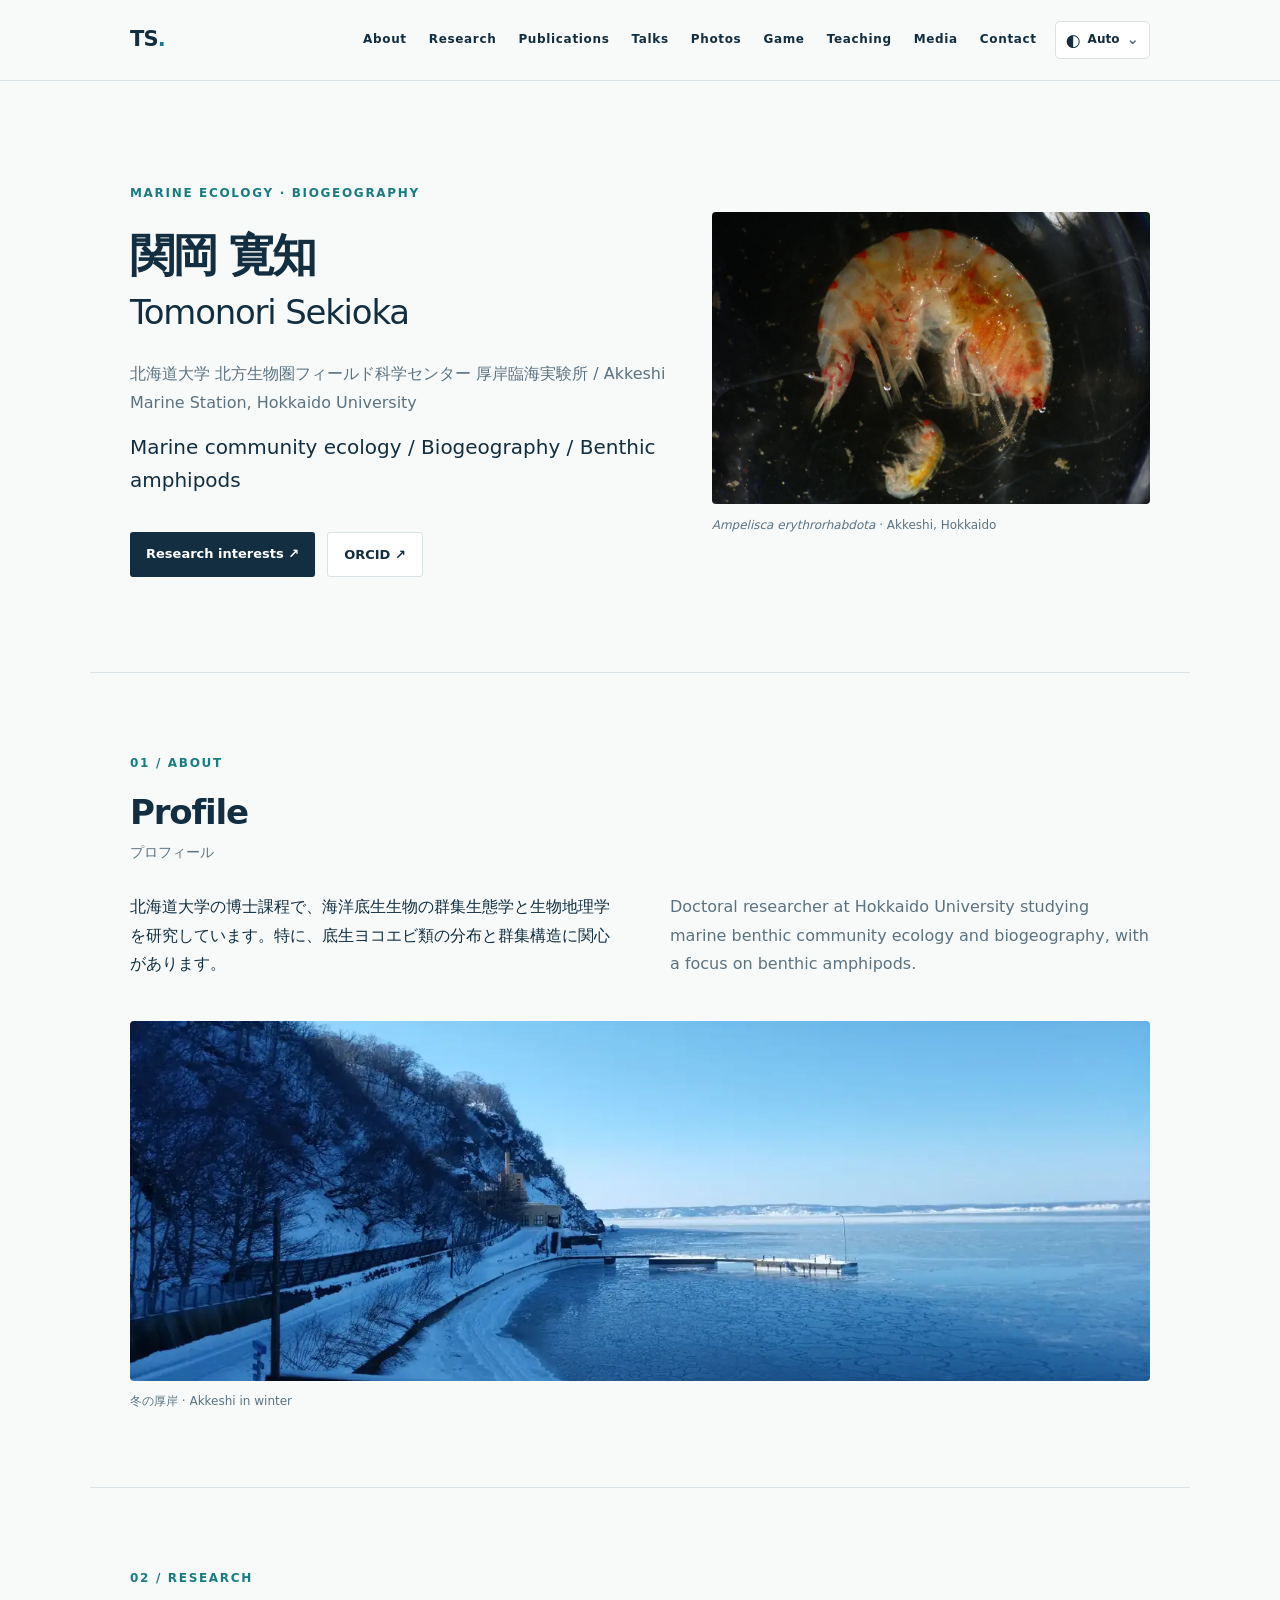
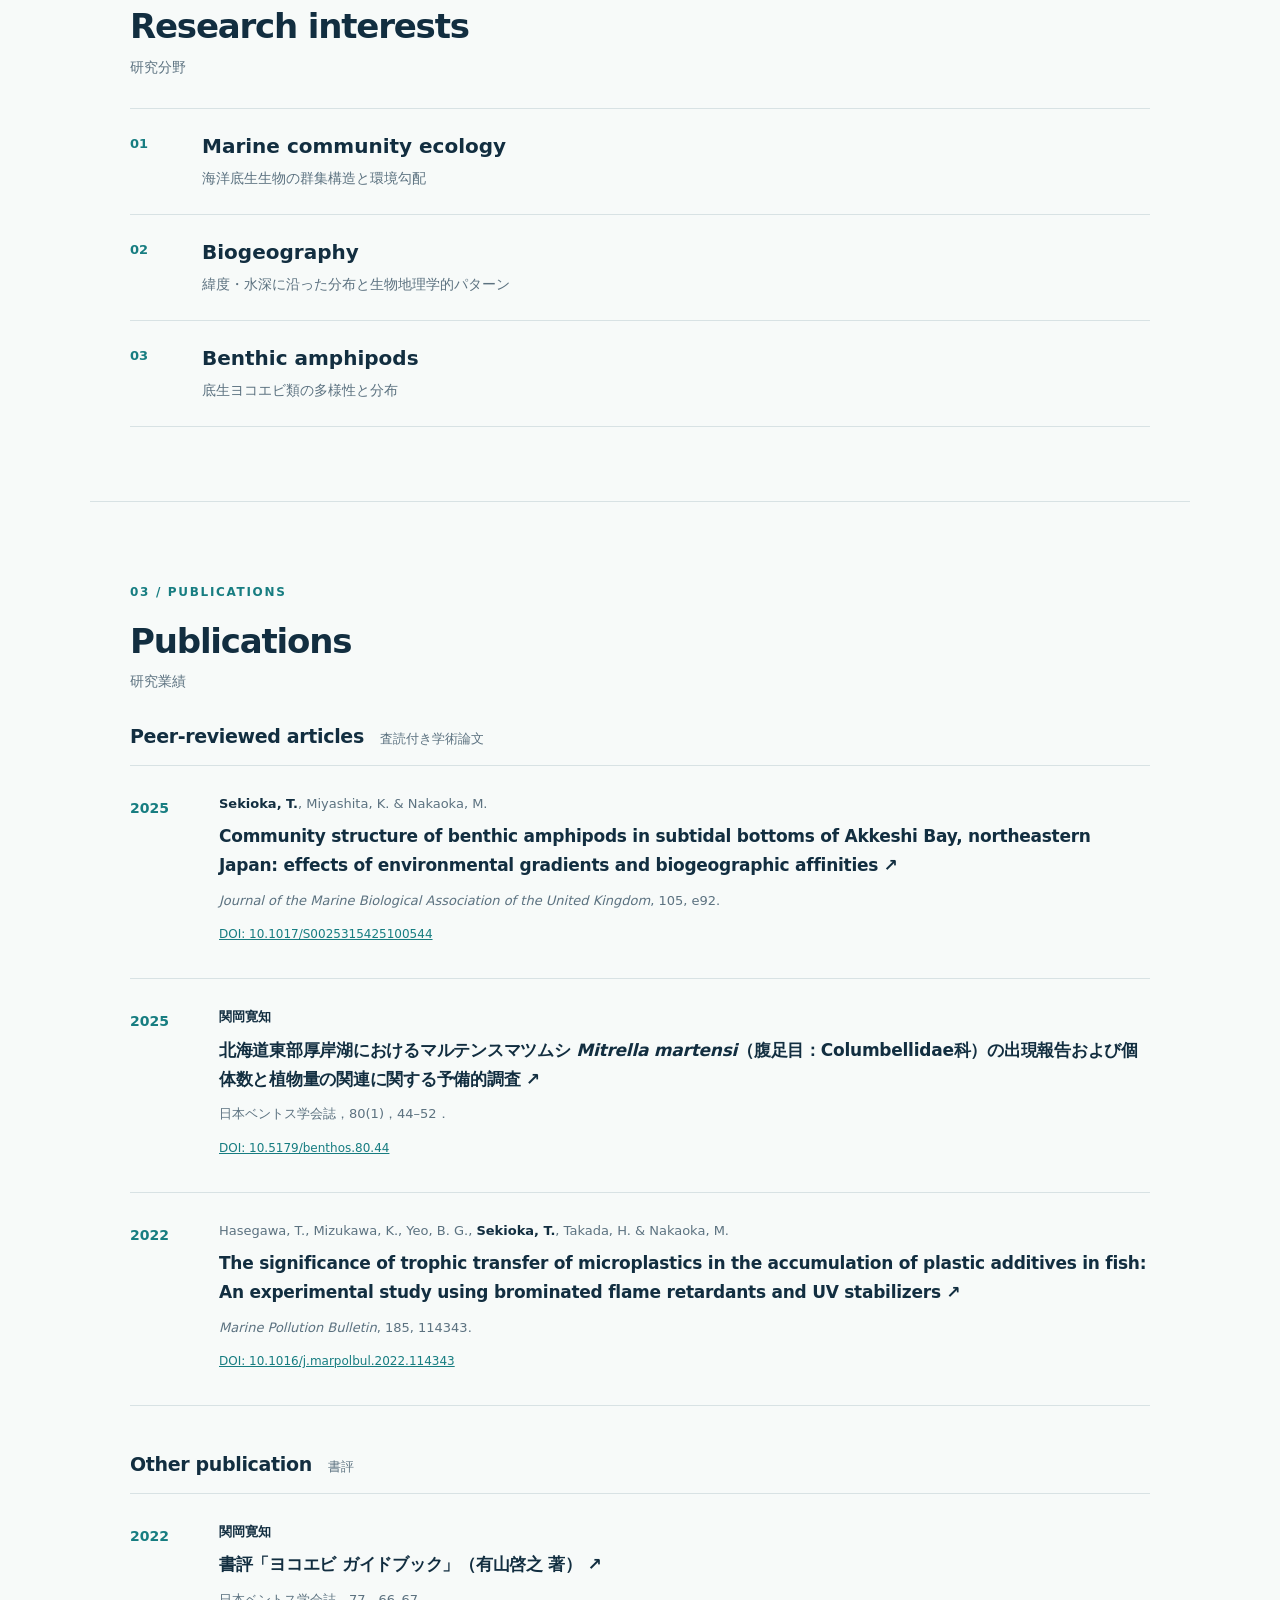
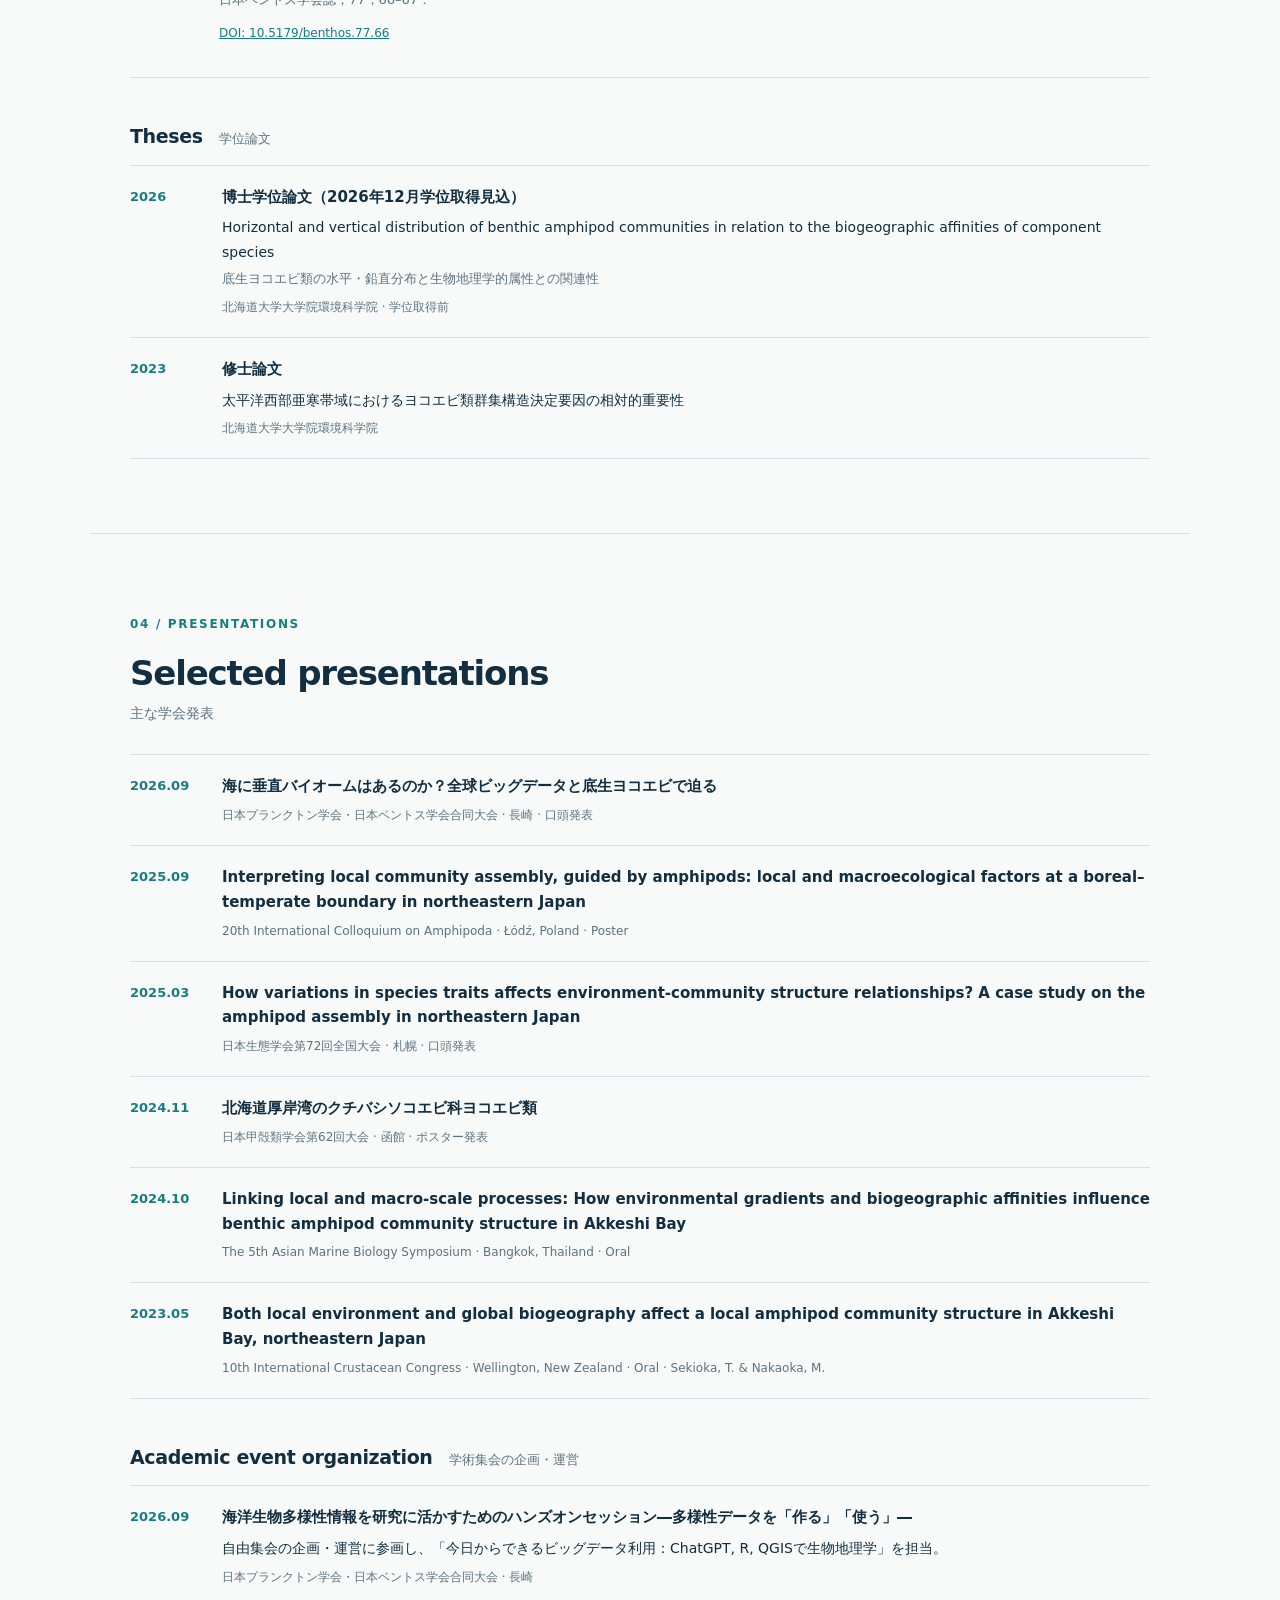
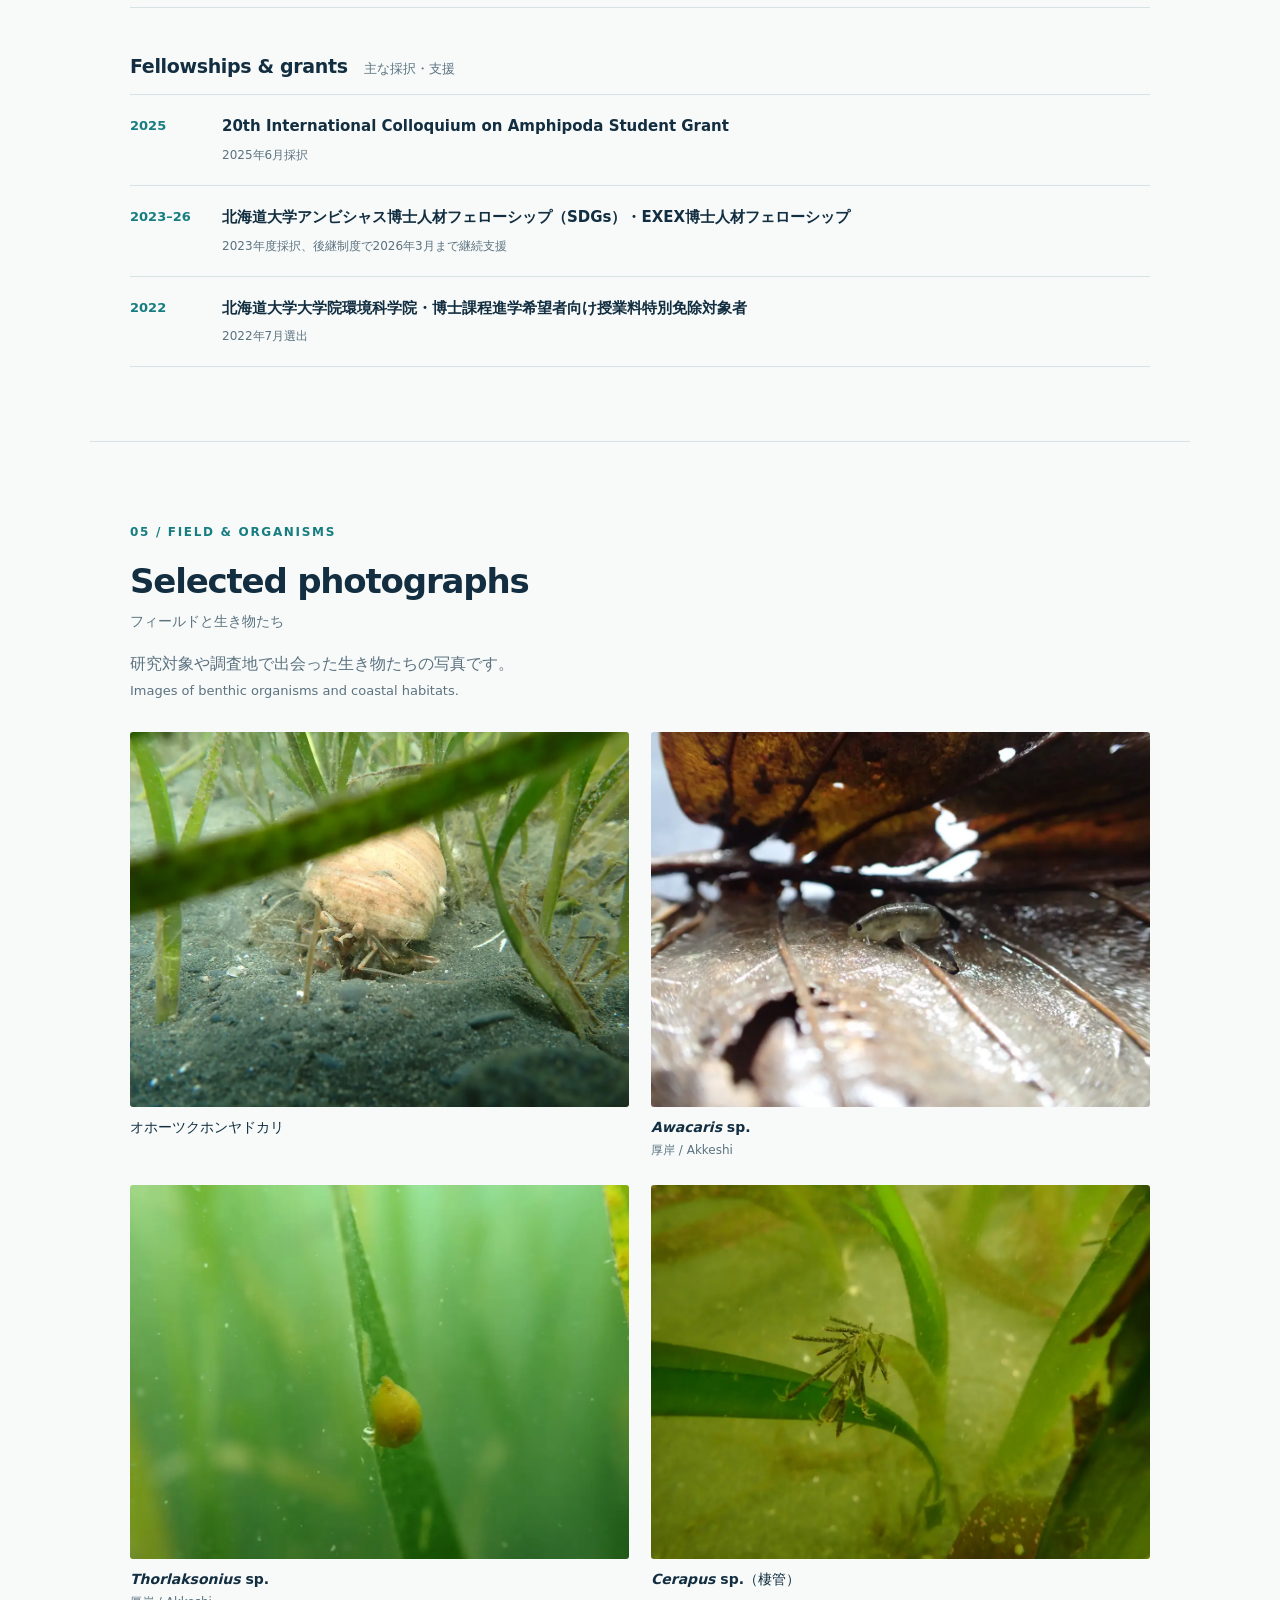
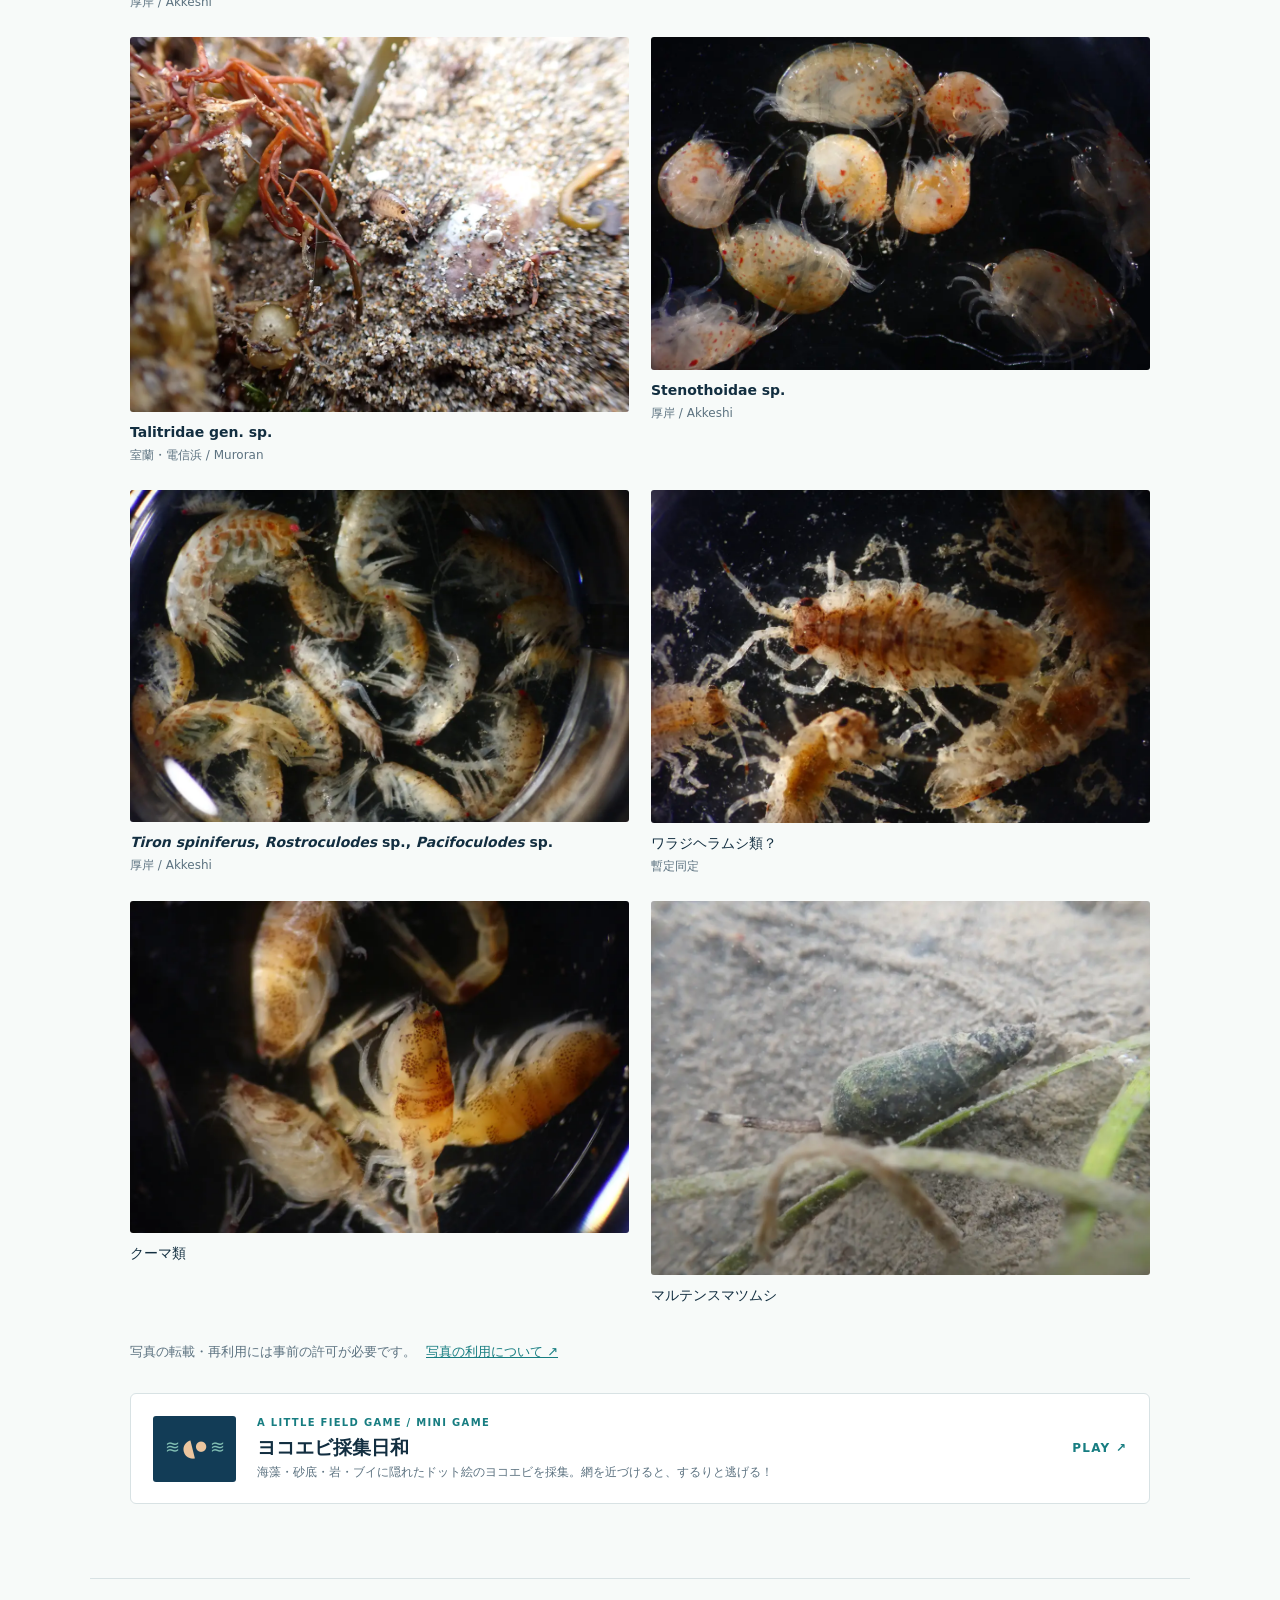
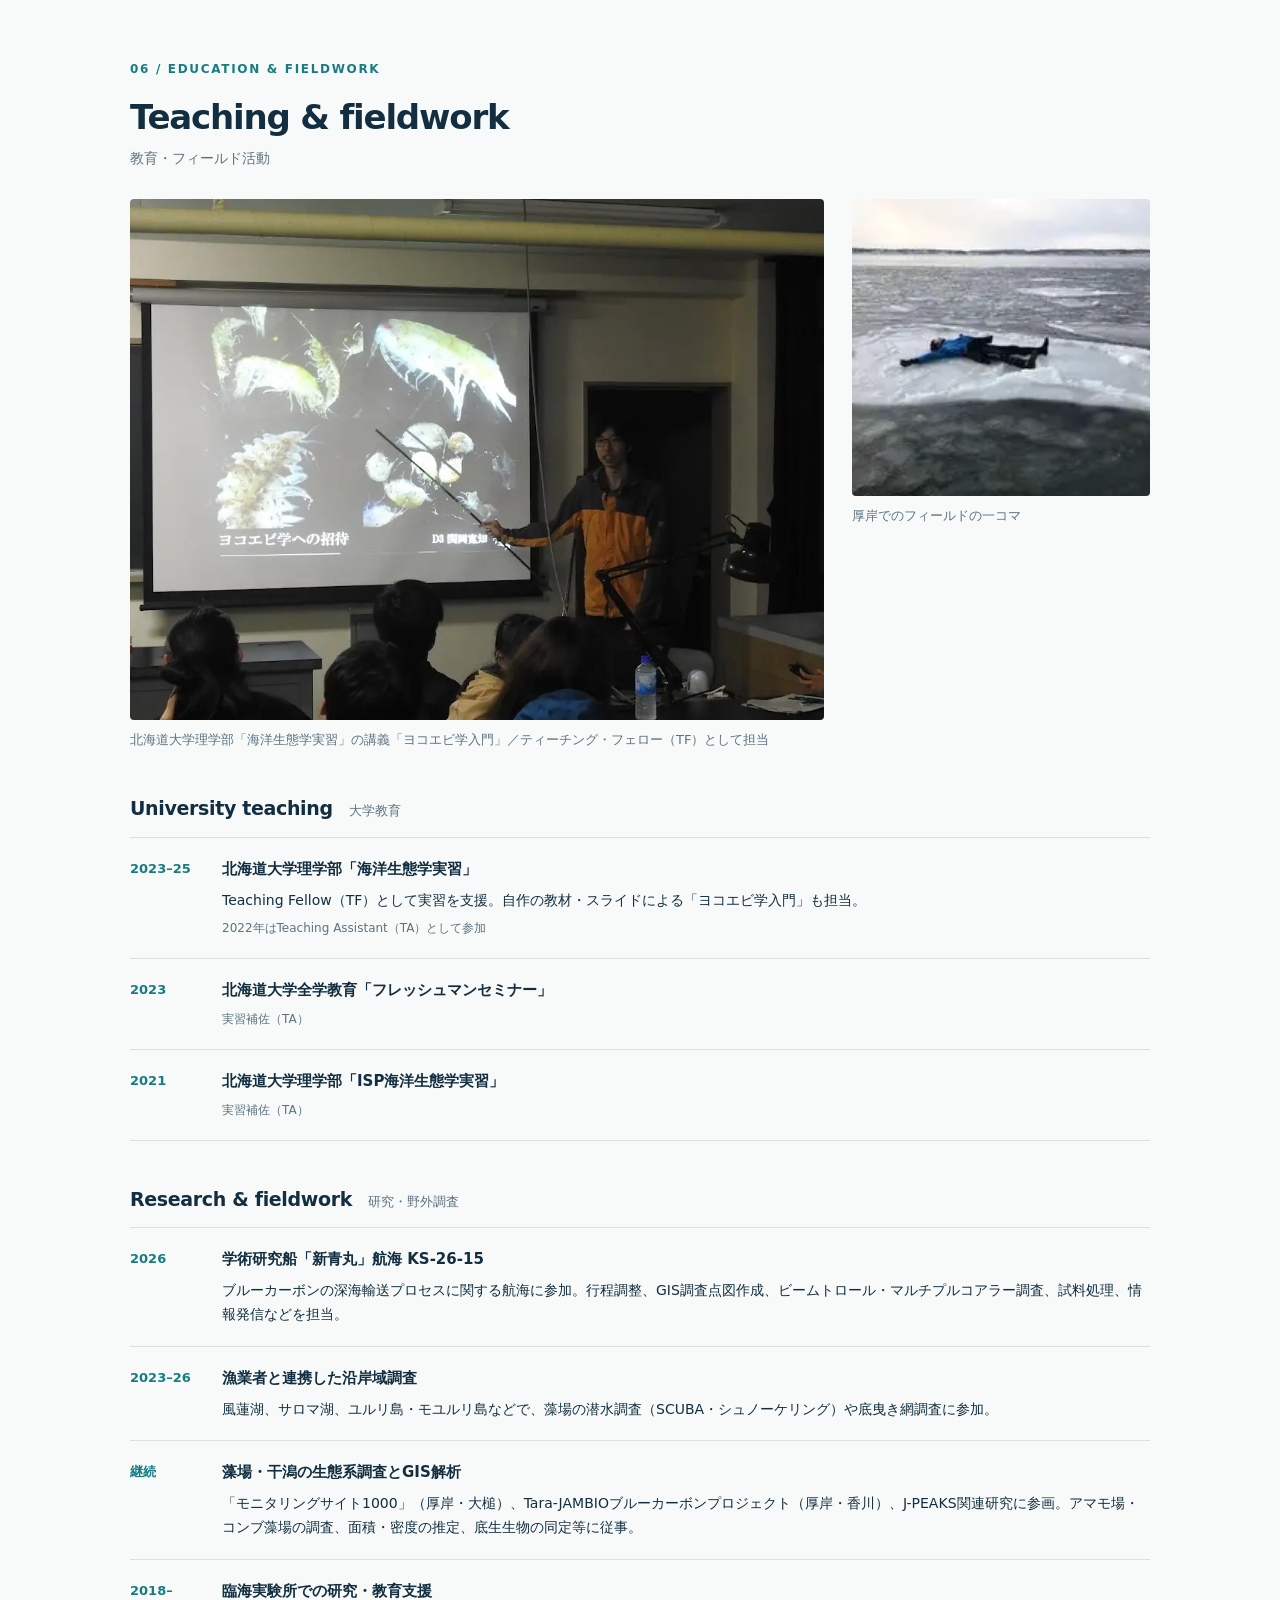
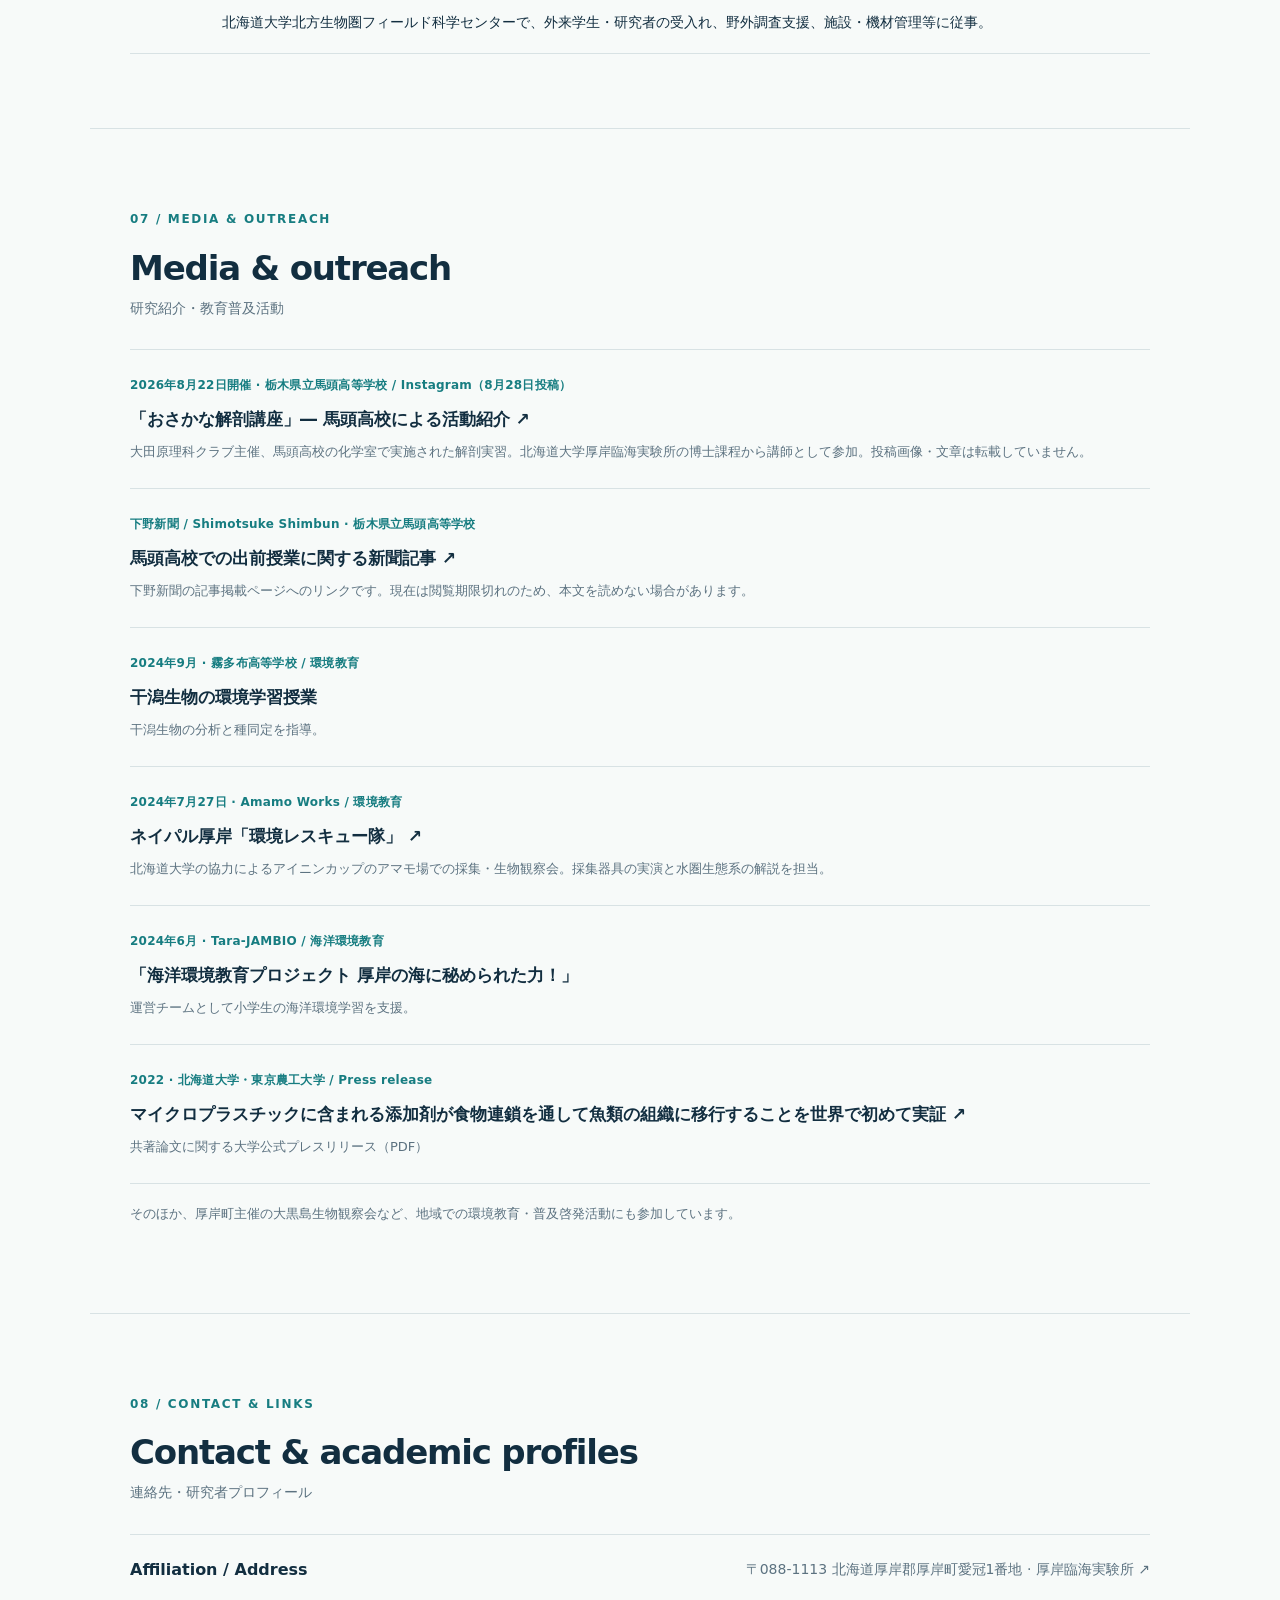
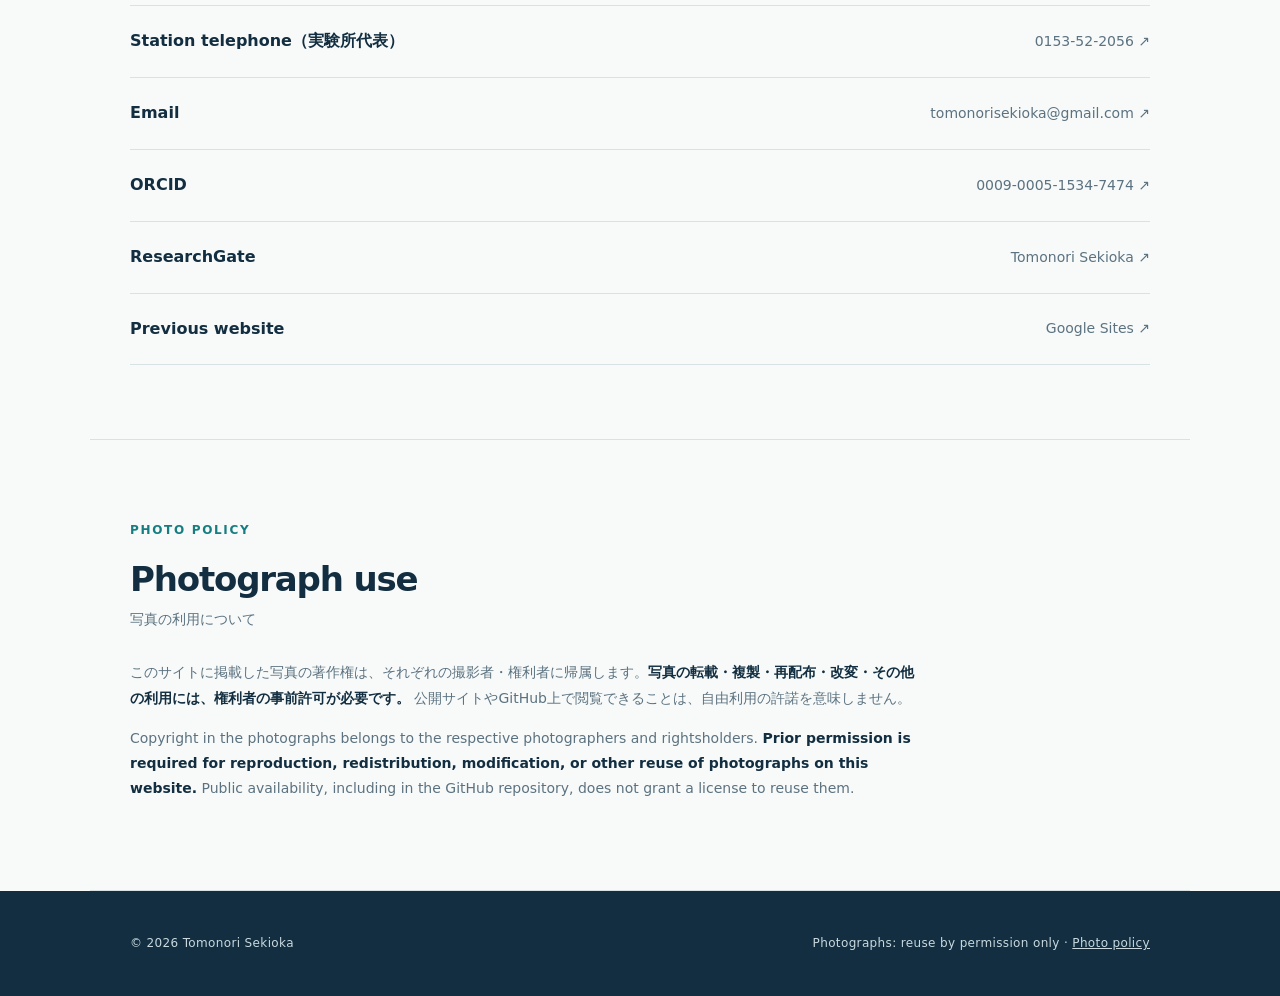
==== index.html @ 2a2ff48a "Refresh site stylesheet for amphipod game teaser" ====
<!doctype html>
<html lang="ja">
<head>
  <meta charset="utf-8">
  <meta name="viewport" content="width=device-width, initial-scale=1">
  <meta name="color-scheme" content="light dark">
  <meta name="theme-color" content="#f7faf9">
  <meta name="description" content="関岡寛知（Tomonori Sekioka）の研究者プロフィール。海洋底生生物の群集生態学・生物地理学・底生ヨコエビ類の研究とフィールド・教育活動。">
  <meta name="robots" content="index, follow">
  <link rel="canonical" href="https://tomonorisekioka.github.io/">
  <link rel="icon" href="favicon.svg" type="image/svg+xml">
  <meta property="og:type" content="profile">
  <meta property="og:title" content="関岡寛知 | Tomonori Sekioka">
  <meta property="og:description" content="Marine community ecology · Biogeography · Benthic amphipods">
  <meta property="og:url" content="https://tomonorisekioka.github.io/">
  <meta property="og:image" content="https://tomonorisekioka.github.io/assets/14-akkeshi-winter.webp">
  <title>関岡寛知 | Tomonori Sekioka</title>
  <script>
  // Apply a saved manual preference before painting; otherwise follow the OS.
  (function () {
    try {
      var theme = localStorage.getItem('ts-theme');
      if (theme === 'light' || theme === 'dark') document.documentElement.setAttribute('data-theme', theme);
    } catch (e) { /* The system theme still works if storage is unavailable. */ }
  })();
  </script>
  <link rel="stylesheet" href="style.css?v=20261017-game1">
  <script type="application/ld+json">
  {
    "@context": "https://schema.org",
    "@type": "Person",
    "name": "関岡寛知",
    "alternateName": "Tomonori Sekioka",
    "url": "https://tomonorisekioka.github.io/",
    "affiliation": { "@type": "Organization", "name": "Akkeshi Marine Station, Field Science Center for Northern Biosphere, Hokkaido University" },
    "email": "mailto:tomonorisekioka@gmail.com",
    "knowsAbout": ["Marine community ecology", "Marine biogeography", "Benthic amphipods"],
    "sameAs": [
      "https://orcid.org/0009-0005-1534-7474",
      "https://www.researchgate.net/profile/Tomonori-Sekioka",
      "https://sites.google.com/view/tomonori-sekioka/home"
    ]
  }
  </script>
</head>
<body>
  <a class="skip-link" href="#main">本文へスキップ</a>
  <header class="site-header">
    <div class="wrap nav">
      <a class="wordmark" href="#home" aria-label="ホーム">TS<span class="dot">.</span></a>
      <nav aria-label="ページ内ナビゲーション">
        <a href="#about">About</a><a href="#research">Research</a><a href="#publications">Publications</a><a href="#presentations">Talks</a><a href="#photographs">Photos</a><a href="game.html">Game</a><a href="#teaching">Teaching</a><a href="#outreach">Media</a><a href="#links">Contact</a>
      </nav>
      <details class="theme-menu" id="theme-menu">
        <summary aria-label="表示テーマを選択" title="表示テーマを選択"><span class="theme-glyph" aria-hidden="true">◐</span><span id="theme-current">Auto</span><span class="theme-chevron" aria-hidden="true">⌄</span></summary>
        <div class="theme-options" role="group" aria-label="表示テーマ">
          <button type="button" data-theme-option="auto" aria-pressed="true">Auto · OSに合わせる</button>
          <button type="button" data-theme-option="light" aria-pressed="false">☀ Light</button>
          <button type="button" data-theme-option="dark" aria-pressed="false">☾ Dark</button>
        </div>
      </details>
    </div>
  </header>
  <main id="main">
    <section class="hero wrap" id="home" aria-labelledby="hero-title">
      <div class="hero-copy">
        <p class="eyebrow">MARINE ECOLOGY · BIOGEOGRAPHY</p>
        <h1 id="hero-title">関岡 寛知 <span class="roman">Tomonori Sekioka</span></h1>
        <p class="affiliation">北海道大学 北方生物圏フィールド科学センター 厚岸臨海実験所 <span lang="en">/ Akkeshi Marine Station, Hokkaido University</span></p>
        <p class="lead" lang="en">Marine community ecology <span aria-hidden="true">/</span> Biogeography <span aria-hidden="true">/</span> Benthic amphipods</p>
        <div class="hero-links"><a class="primary" href="#research">Research interests <span aria-hidden="true">↗</span></a><a class="secondary" href="https://orcid.org/0009-0005-1534-7474" target="_blank" rel="noopener noreferrer">ORCID ↗</a></div>
      </div>
      <figure class="hero-figure">
        <img src="assets/09-ampelisca.webp" alt="黒い背景に写る底生ヨコエビ Ampelisca erythrorhabdota" width="1350" fetchpriority="high">
        <figcaption><i>Ampelisca erythrorhabdota</i> · Akkeshi, Hokkaido</figcaption>
      </figure>
    </section>
    <div class="rule wrap" aria-hidden="true"></div>
    <section class="section wrap" id="about">
      <p class="section-number">01 / ABOUT</p>
      <h2>Profile <span>プロフィール</span></h2>
      <div class="body-grid">
        <p>北海道大学の博士課程で、海洋底生生物の群集生態学と生物地理学を研究しています。特に、底生ヨコエビ類の分布と群集構造に関心があります。</p>
        <p lang="en">Doctoral researcher at Hokkaido University studying marine benthic community ecology and biogeography, with a focus on benthic amphipods.</p>
      </div>
      <figure class="landscape-figure">
        <img src="assets/14-akkeshi-winter.webp" alt="冬の厚岸、雪に覆われた海岸と氷の浮かぶ湾" width="1350" loading="lazy" decoding="async">
        <figcaption>冬の厚岸 · Akkeshi in winter</figcaption>
      </figure>
    </section>
    <section class="section wrap" id="research">
      <p class="section-number">02 / RESEARCH</p>
      <h2>Research interests <span>研究分野</span></h2>
      <div class="topic-list">
        <article class="topic"><span class="topic-index">01</span><div><h3>Marine community ecology</h3><p>海洋底生生物の群集構造と環境勾配</p></div></article>
        <article class="topic"><span class="topic-index">02</span><div><h3>Biogeography</h3><p>緯度・水深に沿った分布と生物地理学的パターン</p></div></article>
        <article class="topic"><span class="topic-index">03</span><div><h3>Benthic amphipods</h3><p>底生ヨコエビ類の多様性と分布</p></div></article>
      </div>
    </section>
    <section class="section wrap" id="publications">
      <p class="section-number">03 / PUBLICATIONS</p>
      <h2>Publications <span>研究業績</span></h2>
      <h3 class="subsection-heading">Peer-reviewed articles <span>査読付き学術論文</span></h3>
      <div class="pub-list">
        <article class="pub-item">
          <span class="pub-year">2025</span>
          <div>
            <p class="pub-authors"><strong>Sekioka, T.</strong>, Miyashita, K. &amp; Nakaoka, M.</p>
            <h4><a href="https://doi.org/10.1017/S0025315425100544" target="_blank" rel="noopener noreferrer">Community structure of benthic amphipods in subtidal bottoms of Akkeshi Bay, northeastern Japan: effects of environmental gradients and biogeographic affinities ↗</a></h4>
            <p class="pub-source"><i>Journal of the Marine Biological Association of the United Kingdom</i>, 105, e92.</p>
            <a class="pub-doi" href="https://doi.org/10.1017/S0025315425100544" target="_blank" rel="noopener noreferrer">DOI: 10.1017/S0025315425100544</a>
          </div>
        </article>
        <article class="pub-item">
          <span class="pub-year">2025</span>
          <div>
            <p class="pub-authors"><strong>関岡寛知</strong></p>
            <h4><a href="https://doi.org/10.5179/benthos.80.44" target="_blank" rel="noopener noreferrer">北海道東部厚岸湖におけるマルテンスマツムシ <i>Mitrella martensi</i>（腹足目：Columbellidae科）の出現報告および個体数と植物量の関連に関する予備的調査 ↗</a></h4>
            <p class="pub-source">日本ベントス学会誌，80(1)，44–52．</p>
            <a class="pub-doi" href="https://doi.org/10.5179/benthos.80.44" target="_blank" rel="noopener noreferrer">DOI: 10.5179/benthos.80.44</a>
          </div>
        </article>
        <article class="pub-item">
          <span class="pub-year">2022</span>
          <div>
            <p class="pub-authors">Hasegawa, T., Mizukawa, K., Yeo, B. G., <strong>Sekioka, T.</strong>, Takada, H. &amp; Nakaoka, M.</p>
            <h4><a href="https://doi.org/10.1016/j.marpolbul.2022.114343" target="_blank" rel="noopener noreferrer">The significance of trophic transfer of microplastics in the accumulation of plastic additives in fish: An experimental study using brominated flame retardants and UV stabilizers ↗</a></h4>
            <p class="pub-source"><i>Marine Pollution Bulletin</i>, 185, 114343.</p>
            <a class="pub-doi" href="https://doi.org/10.1016/j.marpolbul.2022.114343" target="_blank" rel="noopener noreferrer">DOI: 10.1016/j.marpolbul.2022.114343</a>
          </div>
        </article>
      </div>
      <h3 class="subsection-heading">Other publication <span>書評</span></h3>
      <div class="pub-list">
        <article class="pub-item">
          <span class="pub-year">2022</span>
          <div>
            <p class="pub-authors"><strong>関岡寛知</strong></p>
            <h4><a href="https://doi.org/10.5179/benthos.77.66" target="_blank" rel="noopener noreferrer">書評「ヨコエビ ガイドブック」（有山啓之 著） ↗</a></h4>
            <p class="pub-source">日本ベントス学会誌，77，66–67．</p>
            <a class="pub-doi" href="https://doi.org/10.5179/benthos.77.66" target="_blank" rel="noopener noreferrer">DOI: 10.5179/benthos.77.66</a>
          </div>
        </article>
      </div>
      <h3 class="subsection-heading">Theses <span>学位論文</span></h3>
      <div class="record-list">
        <article class="record-item"><span class="record-year">2026</span><div><strong>博士学位論文（2026年12月学位取得見込）</strong><p><span lang="en">Horizontal and vertical distribution of benthic amphipod communities in relation to the biogeographic affinities of component species</span><span class="record-translation">底生ヨコエビ類の水平・鉛直分布と生物地理学的属性との関連性</span></p><p class="record-note">北海道大学大学院環境科学院 · 学位取得前</p></div></article>
        <article class="record-item"><span class="record-year">2023</span><div><strong>修士論文</strong><p>太平洋西部亜寒帯域におけるヨコエビ類群集構造決定要因の相対的重要性</p><p class="record-note">北海道大学大学院環境科学院</p></div></article>
      </div>
    </section>
    <section class="section wrap" id="presentations">
      <p class="section-number">04 / PRESENTATIONS</p>
      <h2>Selected presentations <span>主な学会発表</span></h2>
      <div class="record-list">
        <article class="record-item"><span class="record-year">2026.09</span><div><strong>海に垂直バイオームはあるのか？全球ビッグデータと底生ヨコエビで迫る</strong><p class="record-note">日本プランクトン学会・日本ベントス学会合同大会 · 長崎 · 口頭発表</p></div></article>
        <article class="record-item"><span class="record-year">2025.09</span><div><strong lang="en">Interpreting local community assembly, guided by amphipods: local and macroecological factors at a boreal–temperate boundary in northeastern Japan</strong><p class="record-note">20th International Colloquium on Amphipoda · Łódź, Poland · Poster</p></div></article>
        <article class="record-item"><span class="record-year">2025.03</span><div><strong lang="en">How variations in species traits affects environment-community structure relationships? A case study on the amphipod assembly in northeastern Japan</strong><p class="record-note">日本生態学会第72回全国大会 · 札幌 · 口頭発表</p></div></article>
        <article class="record-item"><span class="record-year">2024.11</span><div><strong>北海道厚岸湾のクチバシソコエビ科ヨコエビ類</strong><p class="record-note">日本甲殻類学会第62回大会 · 函館 · ポスター発表</p></div></article>
        <article class="record-item"><span class="record-year">2024.10</span><div><strong lang="en">Linking local and macro-scale processes: How environmental gradients and biogeographic affinities influence benthic amphipod community structure in Akkeshi Bay</strong><p class="record-note">The 5th Asian Marine Biology Symposium · Bangkok, Thailand · Oral</p></div></article>
        <article class="record-item"><span class="record-year">2023.05</span><div><strong lang="en">Both local environment and global biogeography affect a local amphipod community structure in Akkeshi Bay, northeastern Japan</strong><p class="record-note">10th International Crustacean Congress · Wellington, New Zealand · Oral · Sekioka, T. &amp; Nakaoka, M.</p></div></article>
      </div>
      <h3 class="subsection-heading">Academic event organization <span>学術集会の企画・運営</span></h3>
      <div class="record-list">
        <article class="record-item"><span class="record-year">2026.09</span><div><strong>海洋生物多様性情報を研究に活かすためのハンズオンセッション―多様性データを「作る」「使う」―</strong><p>自由集会の企画・運営に参画し、「今日からできるビッグデータ利用：ChatGPT, R, QGISで生物地理学」を担当。</p><p class="record-note">日本プランクトン学会・日本ベントス学会合同大会 · 長崎</p></div></article>
      </div>
      <h3 class="subsection-heading">Fellowships &amp; grants <span>主な採択・支援</span></h3>
      <div class="record-list">
        <article class="record-item"><span class="record-year">2025</span><div><strong>20th International Colloquium on Amphipoda Student Grant</strong><p class="record-note">2025年6月採択</p></div></article>
        <article class="record-item"><span class="record-year">2023–26</span><div><strong>北海道大学アンビシャス博士人材フェローシップ（SDGs）・EXEX博士人材フェローシップ</strong><p class="record-note">2023年度採択、後継制度で2026年3月まで継続支援</p></div></article>
        <article class="record-item"><span class="record-year">2022</span><div><strong>北海道大学大学院環境科学院・博士課程進学希望者向け授業料特別免除対象者</strong><p class="record-note">2022年7月選出</p></div></article>
      </div>
    </section>
    <section class="section wrap" id="photographs">
      <p class="section-number">05 / FIELD &amp; ORGANISMS</p>
      <h2>Selected photographs <span>フィールドと生き物たち</span></h2>
      <p class="section-intro">研究対象や調査地で出会った生き物たちの写真です。<span lang="en">Images of benthic organisms and coastal habitats.</span></p>
      <div class="photo-grid">
        <figure class="photo-card"><img src="assets/01-hermit-crab.webp" alt="アマモ場の砂地にいるオホーツクホンヤドカリ" width="1150" loading="lazy" decoding="async"><figcaption>オホーツクホンヤドカリ</figcaption></figure>
        <figure class="photo-card"><img src="assets/02-awacaris.webp" alt="落葉の下にいる Awacaris 属のヨコエビ" width="1050" loading="lazy" decoding="async"><figcaption><i>Awacaris</i> sp. <small>厚岸 / Akkeshi</small></figcaption></figure>
        <figure class="photo-card"><img src="assets/03-thorlaksonius.webp" alt="緑の水中に見える Thorlaksonius 属の小型個体" width="1050" loading="lazy" decoding="async"><figcaption><i>Thorlaksonius</i> sp. <small>厚岸 / Akkeshi</small></figcaption></figure>
        <figure class="photo-card"><img src="assets/04-cerapus.webp" alt="アマモ葉に付いた多数のホソツツムシ属 Cerapus の棲管" width="1050" loading="lazy" decoding="async"><figcaption><i>Cerapus</i> sp.（棲管）</figcaption></figure>
        <figure class="photo-card"><img src="assets/07-talitridae.webp" alt="砂浜の海藻と砂の間にいるハマトビムシ科の個体" width="1150" loading="lazy" decoding="async"><figcaption>Talitridae gen. sp. <small>室蘭・電信浜 / Muroran</small></figcaption></figure>
        <figure class="photo-card"><img src="assets/08-stenothoidae.webp" alt="黒背景で撮影した Stenothoidae 科のヨコエビ類" width="1150" loading="lazy" decoding="async"><figcaption>Stenothoidae sp. <small>厚岸 / Akkeshi</small></figcaption></figure>
        <figure class="photo-card"><img src="assets/10-amphipods.webp" alt="黒背景に写る複数種の底生ヨコエビ類" width="1150" loading="lazy" decoding="async"><figcaption><i>Tiron spiniferus</i>, <i>Rostroculodes</i> sp., <i>Pacifoculodes</i> sp. <small>厚岸 / Akkeshi</small></figcaption></figure>
        <figure class="photo-card"><img src="assets/11-isopod.webp" alt="黒背景の小型底生甲殻類の近接写真" width="1050" loading="lazy" decoding="async"><figcaption>ワラジヘラムシ類？ <small>暫定同定</small></figcaption></figure>
        <figure class="photo-card"><img src="assets/12-cumacean.webp" alt="黒背景に写る小型甲殻類の近接写真" width="1050" loading="lazy" decoding="async"><figcaption>クーマ類</figcaption></figure>
        <figure class="photo-card"><img src="assets/13-martens-snail.webp" alt="アマモ場の砂地にいる細長い巻貝" width="1050" loading="lazy" decoding="async"><figcaption>マルテンスマツムシ</figcaption></figure>
      </div>
      <p class="photo-policy-short">写真の転載・再利用には事前の許可が必要です。<a href="#photo-policy">写真の利用について ↗</a></p>
      <a class="game-feature" href="game.html" aria-label="ヨコエビ採集日和 ミニゲームで遊ぶ">
        <span class="game-feature-icon" aria-hidden="true">≋ <span>◖●</span> ≋</span>
        <span class="game-feature-copy"><span class="game-feature-label">A LITTLE FIELD GAME / MINI GAME</span><strong>ヨコエビ採集日和</strong><span>海藻・砂底・岩・ブイに隠れたドット絵のヨコエビを採集。網を近づけると、するりと逃げる！</span></span>
        <span class="game-feature-link">PLAY ↗</span>
      </a>
    </section>
    <section class="section wrap" id="teaching">
      <p class="section-number">06 / EDUCATION &amp; FIELDWORK</p>
      <h2>Teaching &amp; fieldwork <span>教育・フィールド活動</span></h2>
      <div class="activity-grid">
        <figure class="activity-card teaching-image"><img src="assets/06-teaching.webp" alt="北海道大学理学部の海洋生態学実習でヨコエビ学入門を講義する様子" width="930" loading="lazy" decoding="async"><figcaption>北海道大学理学部「海洋生態学実習」の講義「ヨコエビ学入門」／ティーチング・フェロー（TF）として担当</figcaption></figure>
        <figure class="activity-card winter-image"><img src="assets/05-fieldwork-ice.webp" alt="厚岸の氷の上に横たわる本人" width="200" loading="lazy" decoding="async"><figcaption>厚岸でのフィールドの一コマ</figcaption></figure>
      </div>

      <h3 class="subsection-heading">University teaching <span>大学教育</span></h3>
      <div class="record-list">
        <article class="record-item"><span class="record-year">2023–25</span><div><strong>北海道大学理学部「海洋生態学実習」</strong><p>Teaching Fellow（TF）として実習を支援。自作の教材・スライドによる「ヨコエビ学入門」も担当。</p><p class="record-note">2022年はTeaching Assistant（TA）として参加</p></div></article>
        <article class="record-item"><span class="record-year">2023</span><div><strong>北海道大学全学教育「フレッシュマンセミナー」</strong><p class="record-note">実習補佐（TA）</p></div></article>
        <article class="record-item"><span class="record-year">2021</span><div><strong>北海道大学理学部「ISP海洋生態学実習」</strong><p class="record-note">実習補佐（TA）</p></div></article>
      </div>
      <h3 class="subsection-heading">Research &amp; fieldwork <span>研究・野外調査</span></h3>
      <div class="record-list">
        <article class="record-item"><span class="record-year">2026</span><div><strong>学術研究船「新青丸」航海 KS-26-15</strong><p>ブルーカーボンの深海輸送プロセスに関する航海に参加。行程調整、GIS調査点図作成、ビームトロール・マルチプルコアラー調査、試料処理、情報発信などを担当。</p></div></article>
        <article class="record-item"><span class="record-year">2023–26</span><div><strong>漁業者と連携した沿岸域調査</strong><p>風蓮湖、サロマ湖、ユルリ島・モユルリ島などで、藻場の潜水調査（SCUBA・シュノーケリング）や底曳き網調査に参加。</p></div></article>
        <article class="record-item"><span class="record-year">継続</span><div><strong>藻場・干潟の生態系調査とGIS解析</strong><p>「モニタリングサイト1000」（厚岸・大槌）、Tara-JAMBIOブルーカーボンプロジェクト（厚岸・香川）、J-PEAKS関連研究に参画。アマモ場・コンブ藻場の調査、面積・密度の推定、底生生物の同定等に従事。</p></div></article>
        <article class="record-item"><span class="record-year">2018–</span><div><strong>臨海実験所での研究・教育支援</strong><p>北海道大学北方生物圏フィールド科学センターで、外来学生・研究者の受入れ、野外調査支援、施設・機材管理等に従事。</p></div></article>
      </div>
    </section>
    <section class="section wrap" id="outreach">
      <p class="section-number">07 / MEDIA &amp; OUTREACH</p>
      <h2>Media &amp; outreach <span>研究紹介・教育普及活動</span></h2>
      <div class="coverage-list">
        <article class="coverage-item">
          <p class="coverage-meta">2026年8月22日開催 · 栃木県立馬頭高等学校 / Instagram（8月28日投稿）</p>
          <h3><a href="https://www.instagram.com/p/Dckq1TqoDxN/" target="_blank" rel="noopener noreferrer">「おさかな解剖講座」― 馬頭高校による活動紹介 <span aria-hidden="true">↗</span></a></h3>
          <p>大田原理科クラブ主催、馬頭高校の化学室で実施された解剖実習。北海道大学厚岸臨海実験所の博士課程から講師として参加。投稿画像・文章は転載していません。</p>
        </article>
        <article class="coverage-item">
          <p class="coverage-meta">下野新聞 / Shimotsuke Shimbun · 栃木県立馬頭高等学校</p>
          <h3><a href="https://www.shimotsuke.co.jp/articles/-/1409447" target="_blank" rel="noopener noreferrer">馬頭高校での出前授業に関する新聞記事 <span aria-hidden="true">↗</span></a></h3>
          <p>下野新聞の記事掲載ページへのリンクです。現在は閲覧期限切れのため、本文を読めない場合があります。</p>
        </article>

        <article class="coverage-item"><p class="coverage-meta">2024年9月 · 霧多布高等学校 / 環境教育</p><h3>干潟生物の環境学習授業</h3><p>干潟生物の分析と種同定を指導。</p></article>
        <article class="coverage-item"><p class="coverage-meta">2024年7月27日 · Amamo Works / 環境教育</p><h3><a href="https://amamoworks.net/2024/07/27/339/" target="_blank" rel="noopener noreferrer">ネイパル厚岸「環境レスキュー隊」 ↗</a></h3><p>北海道大学の協力によるアイニンカップのアマモ場での採集・生物観察会。採集器具の実演と水圏生態系の解説を担当。</p></article>
        <article class="coverage-item"><p class="coverage-meta">2024年6月 · Tara-JAMBIO / 海洋環境教育</p><h3>「海洋環境教育プロジェクト 厚岸の海に秘められた力！」</h3><p>運営チームとして小学生の海洋環境学習を支援。</p></article>
        <article class="coverage-item">
          <p class="coverage-meta">2022 · 北海道大学・東京農工大学 / Press release</p>
          <h3><a href="https://www.hokudai.ac.jp/news/pdf/221207_pr2.pdf" target="_blank" rel="noopener noreferrer">マイクロプラスチックに含まれる添加剤が食物連鎖を通して魚類の組織に移行することを世界で初めて実証 <span aria-hidden="true">↗</span></a></h3>
          <p>共著論文に関する大学公式プレスリリース（PDF）</p>
        </article>
      </div>
      <p class="supplementary-note">そのほか、厚岸町主催の大黒島生物観察会など、地域での環境教育・普及啓発活動にも参加しています。</p>
    </section>
    <section class="section wrap" id="links">
      <p class="section-number">08 / CONTACT &amp; LINKS</p>
      <h2>Contact &amp; academic profiles <span>連絡先・研究者プロフィール</span></h2>
      <div class="link-list">
        <a href="https://www.fsc.hokudai.ac.jp/akkeshi/" target="_blank" rel="noopener noreferrer"><span>Affiliation / Address</span><span>〒088-1113 北海道厚岸郡厚岸町愛冠1番地 · 厚岸臨海実験所 ↗</span></a>
        <a href="tel:+81153522056"><span>Station telephone（実験所代表）</span><span>0153-52-2056 ↗</span></a>
        <a href="mailto:tomonorisekioka@gmail.com"><span>Email</span><span>tomonorisekioka@gmail.com ↗</span></a>
        <a href="https://orcid.org/0009-0005-1534-7474" target="_blank" rel="noopener noreferrer"><span>ORCID</span><span>0009-0005-1534-7474 ↗</span></a>
        <a href="https://www.researchgate.net/profile/Tomonori-Sekioka" target="_blank" rel="noopener noreferrer"><span>ResearchGate</span><span>Tomonori Sekioka ↗</span></a>
        <a href="https://sites.google.com/view/tomonori-sekioka/home" target="_blank" rel="noopener noreferrer"><span>Previous website</span><span>Google Sites ↗</span></a>
      </div>
    </section>
    <section class="section wrap photo-policy-section" id="photo-policy">
      <p class="section-number">PHOTO POLICY</p>
      <h2>Photograph use <span>写真の利用について</span></h2>
      <p>このサイトに掲載した写真の著作権は、それぞれの撮影者・権利者に帰属します。<strong>写真の転載・複製・再配布・改変・その他の利用には、権利者の事前許可が必要です。</strong> 公開サイトやGitHub上で閲覧できることは、自由利用の許諾を意味しません。</p>
      <p lang="en">Copyright in the photographs belongs to the respective photographers and rightsholders. <strong>Prior permission is required for reproduction, redistribution, modification, or other reuse of photographs on this website.</strong> Public availability, including in the GitHub repository, does not grant a license to reuse them.</p>
    </section>
  </main>
  <footer class="footer"><div class="wrap footer-inner"><span>© 2026 Tomonori Sekioka</span><span>Photographs: reuse by permission only · <a href="#photo-policy">Photo policy</a></span></div></footer>
  <script>
  (function () {
    var root = document.documentElement;
    var menu = document.getElementById('theme-menu');
    var label = document.getElementById('theme-current');
    var glyph = menu.querySelector('.theme-glyph');
    var options = menu.querySelectorAll('[data-theme-option]');
    var themeColor = document.querySelector('meta[name="theme-color"]');
    var system = window.matchMedia('(prefers-color-scheme: dark)');
    var mode = root.getAttribute('data-theme') || 'auto';

    function refresh() {
      root.style.colorScheme = mode === 'auto' ? (system.matches ? 'dark' : 'light') : mode;
      label.textContent = mode === 'auto' ? 'Auto' : (mode === 'dark' ? 'Dark' : 'Light');
      glyph.textContent = mode === 'auto' ? '◐' : (mode === 'dark' ? '☾' : '☀');
      if (themeColor) themeColor.setAttribute('content',
        (mode === 'dark' || (mode === 'auto' && system.matches)) ? '#101e28' : '#f7faf9');
      options.forEach(function (button) {
        button.setAttribute('aria-pressed', String(button.getAttribute('data-theme-option') === mode));
      });
    }
    options.forEach(function (button) {
      button.addEventListener('click', function () {
        mode = button.getAttribute('data-theme-option');
        if (mode === 'auto') root.removeAttribute('data-theme');
        else root.setAttribute('data-theme', mode);
        try {
          if (mode === 'auto') localStorage.removeItem('ts-theme');
          else localStorage.setItem('ts-theme', mode);
        } catch (e) { /* Keep the current selection for this page. */ }
        refresh();
        menu.open = false;
        menu.querySelector('summary').focus();
      });
    });
    system.addEventListener('change', function () { if (mode === 'auto') refresh(); });
    document.addEventListener('click', function (event) {
      if (menu.open && !menu.contains(event.target)) menu.open = false;
    });
    menu.addEventListener('keydown', function (event) {
      if (event.key === 'Escape' && menu.open) {
        menu.open = false;
        menu.querySelector('summary').focus();
      }
    });
    refresh();
  })();
  </script>
</body>
</html>
---- style.css ----
:root{color-scheme:light;--ink:#122e40;--muted:#5c7280;--bg:#f7faf9;--line:#d8e2e4;--accent:#177d81;--pale:#e6f1ef;--surface:#fff;--button-bg:#122e40;--button-ink:#fff;--button-hover:#23506b;--footer-bg:#122e40;--footer-ink:#c9d9df}
:root[data-theme="dark"]{color-scheme:dark;--ink:#e7f0f4;--muted:#acbec9;--bg:#101e28;--line:#314753;--accent:#77d7ce;--pale:#1c323b;--surface:#1b2d38;--button-bg:#77d7ce;--button-ink:#0e242a;--button-hover:#a1e5dd;--footer-bg:#09151e;--footer-ink:#c9d9df}
@media(prefers-color-scheme:dark){:root:not([data-theme]){color-scheme:dark;--ink:#e7f0f4;--muted:#acbec9;--bg:#101e28;--line:#314753;--accent:#77d7ce;--pale:#1c323b;--surface:#1b2d38;--button-bg:#77d7ce;--button-ink:#0e242a;--button-hover:#a1e5dd;--footer-bg:#09151e;--footer-ink:#c9d9df}}
*{box-sizing:border-box}html{scroll-behavior:smooth}body{margin:0;color:var(--ink);background:var(--bg);font-family:system-ui,-apple-system,'Segoe UI','Hiragino Kaku Gothic ProN','Noto Sans JP',sans-serif;font-size:16px;line-height:1.8}a{color:inherit}.wrap{max-width:1100px;margin-inline:auto;padding-inline:40px}.skip-link{position:absolute;left:-9999px;top:0}.skip-link:focus{left:10px;z-index:10;background:var(--surface);padding:8px}.site-header{border-bottom:1px solid var(--line);background:var(--bg)}.nav{display:flex;justify-content:space-between;align-items:center;min-height:80px}.wordmark{font-weight:800;font-size:21px;letter-spacing:-.04em;text-decoration:none}.dot{color:var(--accent)}nav{display:flex;gap:22px;flex-wrap:wrap}nav a{font-size:12px;font-weight:650;text-decoration:none;letter-spacing:.055em}nav a:hover,.link-list a:hover{color:var(--accent)}.eyebrow,.section-number{color:var(--accent);font-size:12px;font-weight:750;letter-spacing:.14em}.hero{display:grid;grid-template-columns:minmax(0,1.1fr) minmax(290px,.9fr);gap:46px;align-items:center;padding-top:90px;padding-bottom:95px}.hero-copy{min-width:0}.hero h1{font-size:clamp(34px,3.5vw,49px);letter-spacing:-.05em;line-height:1.3;margin:22px 0 25px}.roman{display:block;font-size:clamp(24px,2.65vw,34px);letter-spacing:-.035em;font-weight:480;margin-top:6px}.affiliation{color:var(--muted);font-size:16px;margin:0 0 13px}.lead{max-width:580px;font-size:clamp(16px,1.75vw,20px);line-height:1.65;font-weight:500;margin:0}.hero-links{display:flex;flex-wrap:wrap;gap:12px;margin-top:35px}.hero-links a{font-size:13px;text-decoration:none;padding:10px 16px;border-radius:3px;font-weight:700}.primary{background:var(--button-bg);color:var(--button-ink)}.primary:hover{background:var(--button-hover)}.secondary{border:1px solid var(--line);background:var(--surface)}.secondary:hover{border-color:var(--accent)}figure{margin:0}.hero-figure{min-width:0;position:relative}.hero-figure img{width:100%;height:auto;display:block;border-radius:4px;background:var(--bg)}.hero-figure figcaption{color:var(--muted);font-size:12px;margin-top:11px}.rule{border-bottom:1px solid var(--line)}.section{padding-top:68px;padding-bottom:74px;border-bottom:1px solid var(--line)}.section h2{font-size:clamp(25px,2.9vw,34px);letter-spacing:-.035em;line-height:1.3;margin:15px 0 32px}.section h2 span{display:block;color:var(--muted);font-size:14px;letter-spacing:0;font-weight:500;margin-top:9px}.body-grid{display:grid;grid-template-columns:1fr 1fr;gap:60px}.body-grid p{margin:0;max-width:500px}.body-grid p[lang=en]{color:var(--muted)}.landscape-figure{margin-top:42px}.landscape-figure img{display:block;width:100%;max-height:360px;object-fit:cover;object-position:50% 62%;border-radius:4px}.landscape-figure figcaption{color:var(--muted);font-size:12px;margin-top:10px}.topic-list{border-top:1px solid var(--line)}.topic{display:grid;grid-template-columns:60px 1fr;gap:12px;padding:23px 0;border-bottom:1px solid var(--line)}.topic-index{color:var(--accent);font-size:13px;font-weight:650}.topic h3{font-size:20px;line-height:1.4;margin:0}.topic p{color:var(--muted);font-size:14px;margin:6px 0 0}.section-intro{color:var(--muted);margin-top:-12px;margin-bottom:30px}.section-intro span[lang=en]{display:block;font-size:13px}.photo-grid{display:grid;grid-template-columns:repeat(2,minmax(0,1fr));gap:26px 22px}.photo-card{min-width:0}.photo-card img{width:100%;height:auto;display:block;border-radius:3px;background:var(--bg)}.photo-card figcaption{font-size:14px;margin-top:10px;line-height:1.5;font-weight:580;overflow-wrap:anywhere}.photo-card small{display:block;color:var(--muted);font-size:12px;font-weight:400;margin-top:3px}.photo-policy-short{font-size:13px;color:var(--muted);margin-top:34px}.photo-policy-short a{margin-left:10px;color:var(--accent)}.activity-grid{display:grid;grid-template-columns:minmax(0,1.4fr) minmax(190px,.6fr);gap:28px;align-items:start}.activity-card img{display:block;width:100%;object-fit:cover;border-radius:4px}.teaching-image img{aspect-ratio:4/3;object-position:50% 43%}.winter-image img{aspect-ratio:1/1;image-rendering:auto}.activity-card figcaption{font-size:13px;color:var(--muted);margin-top:10px;line-height:1.6}.link-list a{display:flex;justify-content:space-between;gap:25px;text-decoration:none;align-items:center;padding:21px 0;border-bottom:1px solid var(--line)}.link-list a:first-child{border-top:1px solid var(--line)}.link-list a span:first-child{font-weight:700}.link-list a span:last-child{font-size:14px;color:var(--muted)}.photo-policy-section{font-size:14px;color:var(--muted)}.photo-policy-section h2{color:var(--ink)}.photo-policy-section p{max-width:790px;margin-bottom:15px}.photo-policy-section strong{color:var(--ink)}.footer{background:var(--footer-bg);color:var(--footer-ink)}.footer-inner{min-height:105px;display:flex;align-items:center;justify-content:space-between;gap:24px;font-size:12px;letter-spacing:.03em}.footer a{color:inherit}
@media(max-width:820px){.hero{gap:28px;grid-template-columns:1fr 1fr}.wrap{padding-inline:28px}nav{gap:14px}}
@media(max-width:640px){.wrap{padding-inline:22px}.nav{gap:12px;align-items:flex-start;padding-block:20px}.nav nav{justify-content:flex-end;gap:9px 14px}.hero{grid-template-columns:1fr;gap:34px;padding-top:60px;padding-bottom:65px}.hero h1{font-size:35px}.roman{font-size:26px}.hero-figure img{height:auto}.section{padding-top:54px;padding-bottom:58px}.body-grid{grid-template-columns:1fr;gap:22px}.topic{grid-template-columns:40px 1fr}.topic h3{font-size:18px}.photo-grid{grid-template-columns:1fr;gap:24px}.photo-card figcaption{font-size:13px}.activity-grid{grid-template-columns:1fr}.winter-image{max-width:220px}.link-list a{align-items:flex-start;flex-direction:column;gap:0}.footer-inner{min-height:105px;flex-direction:column;justify-content:center;align-items:flex-start;gap:4px}}

/* Publications: accessible bibliographic entries with outbound DOI links. */
.pub-list{border-top:1px solid var(--line)}
.pub-item{display:grid;grid-template-columns:66px minmax(0,1fr);gap:23px;padding:27px 0 30px;border-bottom:1px solid var(--line)}
.pub-year{color:var(--accent);font-size:14px;font-weight:750;padding-top:3px;font-variant-numeric:tabular-nums}
.pub-authors{font-size:13px;color:var(--muted);line-height:1.65;margin:0 0 8px}
.pub-authors strong{font-weight:700;color:var(--ink)}
.pub-item h3{font-size:17px;font-weight:670;letter-spacing:-.015em;line-height:1.65;margin:0 0 9px}
.pub-item h3 a,.coverage-item h3 a{color:var(--ink);text-decoration:none}
.pub-item h3 a:hover,.coverage-item h3 a:hover{color:var(--accent);text-decoration:underline;text-underline-offset:3px}
.pub-item h3 i{font-style:italic}
.pub-source{margin:0 0 7px;font-size:13px;color:var(--muted)}
.pub-doi{font-size:12px;color:var(--accent);overflow-wrap:anywhere}
.coverage-list{border-top:1px solid var(--line)}
.coverage-item{padding:25px 0;border-bottom:1px solid var(--line)}
.coverage-meta{margin:0 0 8px;color:var(--accent);font-size:12px;font-weight:700;letter-spacing:.02em}
.coverage-item h3{font-size:17px;line-height:1.65;margin:0 0 7px}
.coverage-item>p:last-child{font-size:13px;color:var(--muted);margin:0}
@media(max-width:640px){.pub-item{grid-template-columns:1fr;gap:5px;padding-block:23px}.pub-item h3,.coverage-item h3{font-size:16px}.nav nav{max-width:315px;row-gap:6px}}

/* Academic profile additions */
.subsection-heading{display:flex;align-items:baseline;flex-wrap:wrap;gap:9px 16px;font-size:19px;line-height:1.5;font-weight:680;margin:44px 0 14px;letter-spacing:-.018em;color:var(--ink)}
.section h2+.subsection-heading{margin-top:12px}
.subsection-heading span{font-size:13px;letter-spacing:0;font-weight:450;color:var(--muted)}
.pub-item h4{font-size:17px;font-weight:670;letter-spacing:-.015em;line-height:1.7;margin:0 0 9px;overflow-wrap:anywhere}
.pub-item h4 a{color:var(--ink);text-decoration:none}
.pub-item h4 a:hover{color:var(--accent);text-decoration:underline;text-underline-offset:3px}
.record-list{border-top:1px solid var(--line)}
.record-item{display:grid;grid-template-columns:74px minmax(0,1fr);gap:18px;border-bottom:1px solid var(--line);padding:19px 0}
.record-year{font-size:13px;color:var(--accent);font-weight:750;font-variant-numeric:tabular-nums}
.record-item strong{font-size:15px;font-weight:660;line-height:1.65;display:block;overflow-wrap:anywhere}
.record-item p{margin:6px 0 0;line-height:1.75;font-size:14px}
.record-item .record-note{color:var(--muted);font-size:12px}
.record-translation{display:block;color:var(--muted);font-size:13px;margin-top:4px}
.supplementary-note{color:var(--muted);font-size:13px;line-height:1.8;margin-top:18px}
@media(max-width:640px){.subsection-heading{font-size:18px;margin-top:35px}.pub-item h4{font-size:16px}.record-item{grid-template-columns:1fr;gap:4px;padding:17px 0}.record-year{font-size:12px}.record-item strong{font-size:14px}.record-item p{font-size:13px}}

/* Theme selection: honors system appearance until manually overridden. */
.nav nav{margin-left:auto}
.theme-menu{position:relative;flex:none;margin-left:18px;font-size:12px}
.theme-menu summary{list-style:none;display:flex;align-items:center;justify-content:center;gap:7px;min-width:90px;padding:7px 10px;border:1px solid var(--line);border-radius:5px;background:var(--surface);color:var(--ink);font:inherit;font-weight:700;line-height:1.45;cursor:pointer;user-select:none}
.theme-menu summary::-webkit-details-marker{display:none}
.theme-menu summary:hover,.theme-menu[open] summary{border-color:var(--accent)}
.theme-menu summary:focus-visible,.theme-options button:focus-visible{outline:2px solid var(--accent);outline-offset:3px}
.theme-glyph{font-size:17px;line-height:1}
.theme-chevron{font-size:15px;color:var(--muted)}
.theme-options{position:absolute;z-index:20;top:calc(100% + 8px);right:0;width:188px;padding:6px;background:var(--surface);border:1px solid var(--line);border-radius:6px;box-shadow:0 10px 28px rgba(0,0,0,.19)}
.theme-options button{display:flex;justify-content:space-between;align-items:center;gap:6px;width:100%;padding:9px 10px;color:var(--ink);background:transparent;border:0;border-radius:4px;font:inherit;line-height:1.5;text-align:left;cursor:pointer}
.theme-options button:hover{background:var(--pale)}
.theme-options button[aria-pressed="true"]{font-weight:750;color:var(--accent)}
.theme-options button[aria-pressed="true"]::after{content:"✓";font-size:14px}
@media(max-width:820px){.nav{flex-wrap:wrap}.nav nav{margin-left:auto}.theme-menu{margin-left:12px}}
@media(max-width:640px){.nav{align-items:center}.nav nav{order:3;width:100%;max-width:none;justify-content:flex-start;margin-left:0}.theme-menu{margin-left:auto}.theme-menu summary{min-width:78px;padding:6px 8px}.theme-options{width:186px}}
@media(prefers-reduced-motion:no-preference){body,.site-header,.theme-menu summary,.secondary,.primary,.footer{transition:background-color .16s ease,color .16s ease,border-color .16s ease}}

/* Mini-game entrance within the photo gallery */
.game-feature{display:flex;align-items:center;gap:21px;margin-top:30px;padding:20px 22px;border:1px solid var(--line);border-radius:6px;background:var(--surface);color:var(--ink);text-decoration:none;transition:border-color .18s,transform .18s,background-color .18s}
.game-feature:hover{border-color:var(--accent);background:var(--pale);transform:translateY(-1px)}
.game-feature:focus-visible{outline:3px solid var(--accent);outline-offset:3px}
.game-feature-icon{flex:none;display:flex;align-items:center;justify-content:center;gap:3px;width:83px;height:66px;border-radius:3px;background:#123c56;color:#81beb3;font-family:monospace;font-size:18px;letter-spacing:-.05em}
.game-feature-icon span{color:#ebc59e;font-size:24px;transform:rotate(-14deg)}
.game-feature-copy{display:flex;flex:1;min-width:0;flex-direction:column;gap:2px}
.game-feature-label{color:var(--accent);font-size:10px;font-weight:760;letter-spacing:.13em}
.game-feature-copy strong{font-size:19px;font-weight:760;line-height:1.4}
.game-feature-copy>span:last-child{font-size:12px;line-height:1.65;color:var(--muted)}
.game-feature-link{flex:none;font-size:12px;font-weight:800;letter-spacing:.1em;color:var(--accent)}
@media(max-width:640px){.game-feature{gap:12px;padding:14px}.game-feature-icon{width:49px;height:53px;font-size:11px}.game-feature-icon span{font-size:18px}.game-feature-copy strong{font-size:15px}.game-feature-label{font-size:9px}.game-feature-link{font-size:10px}}
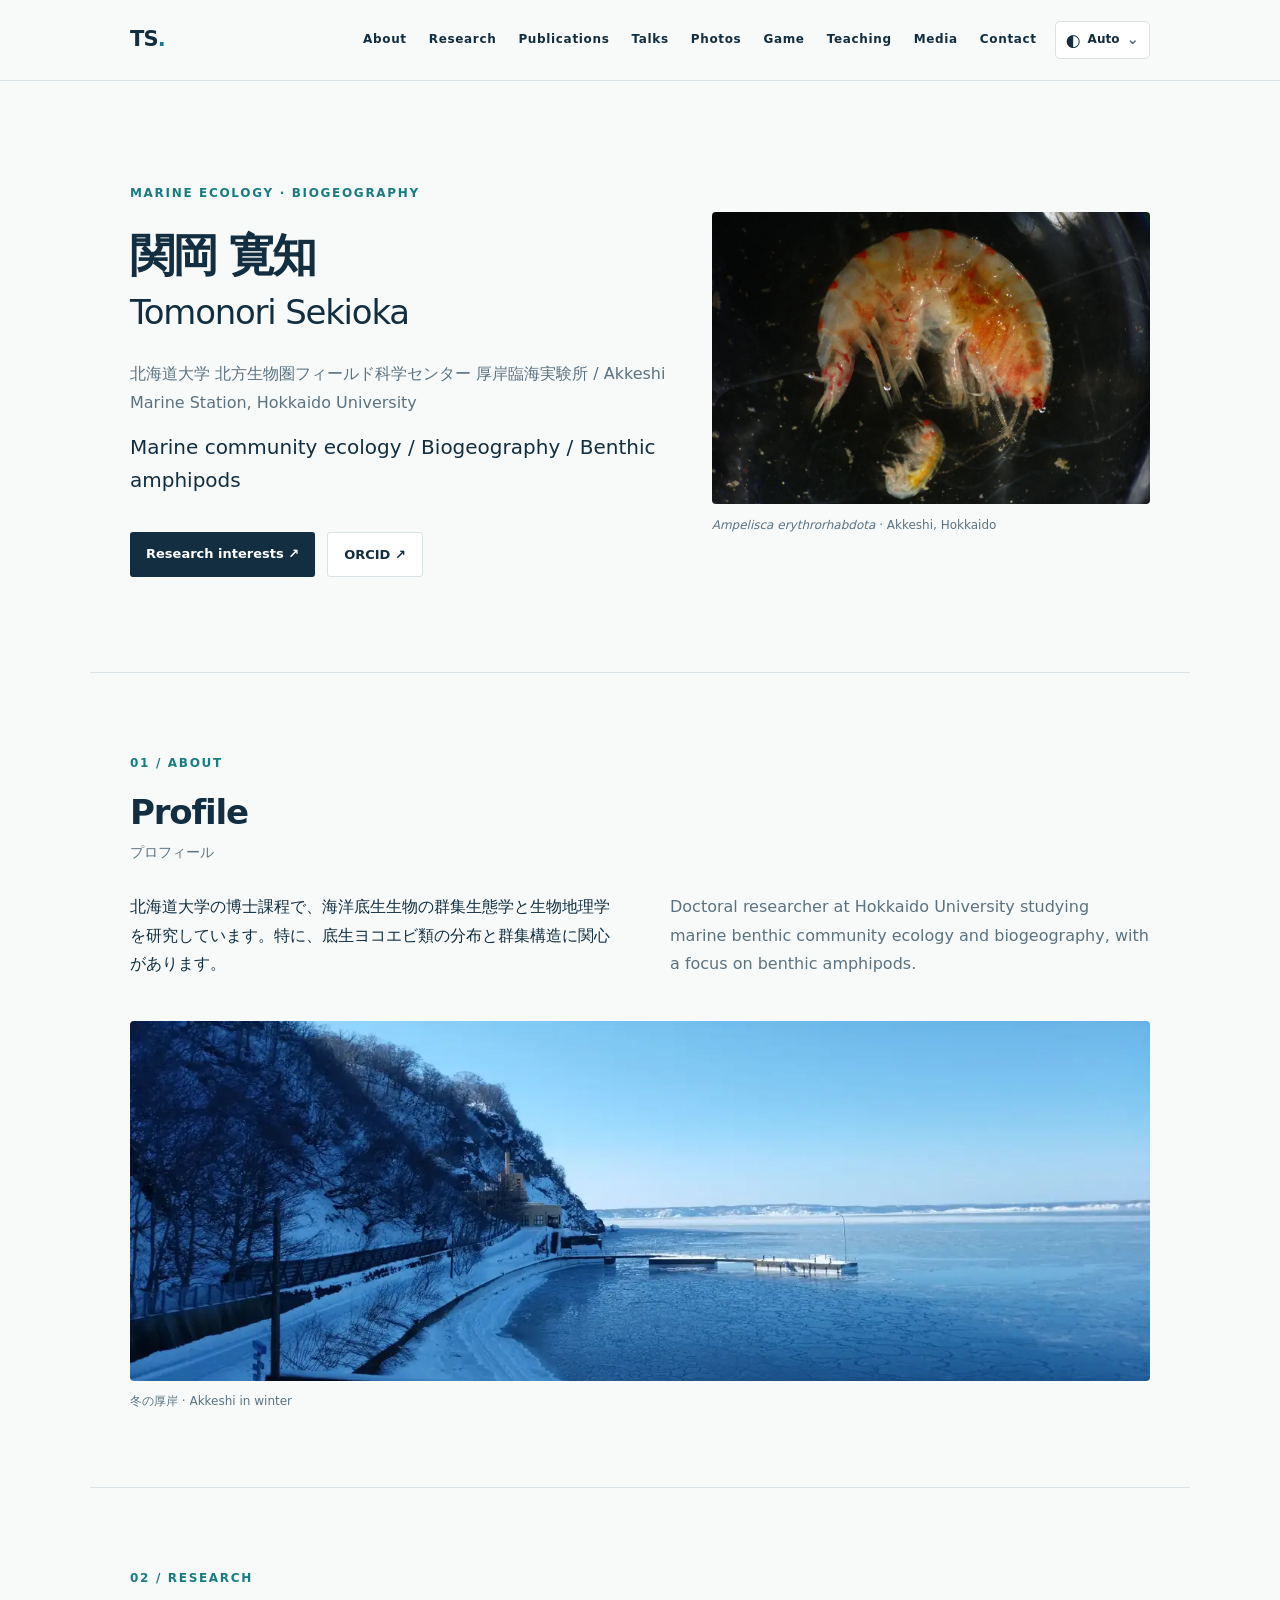
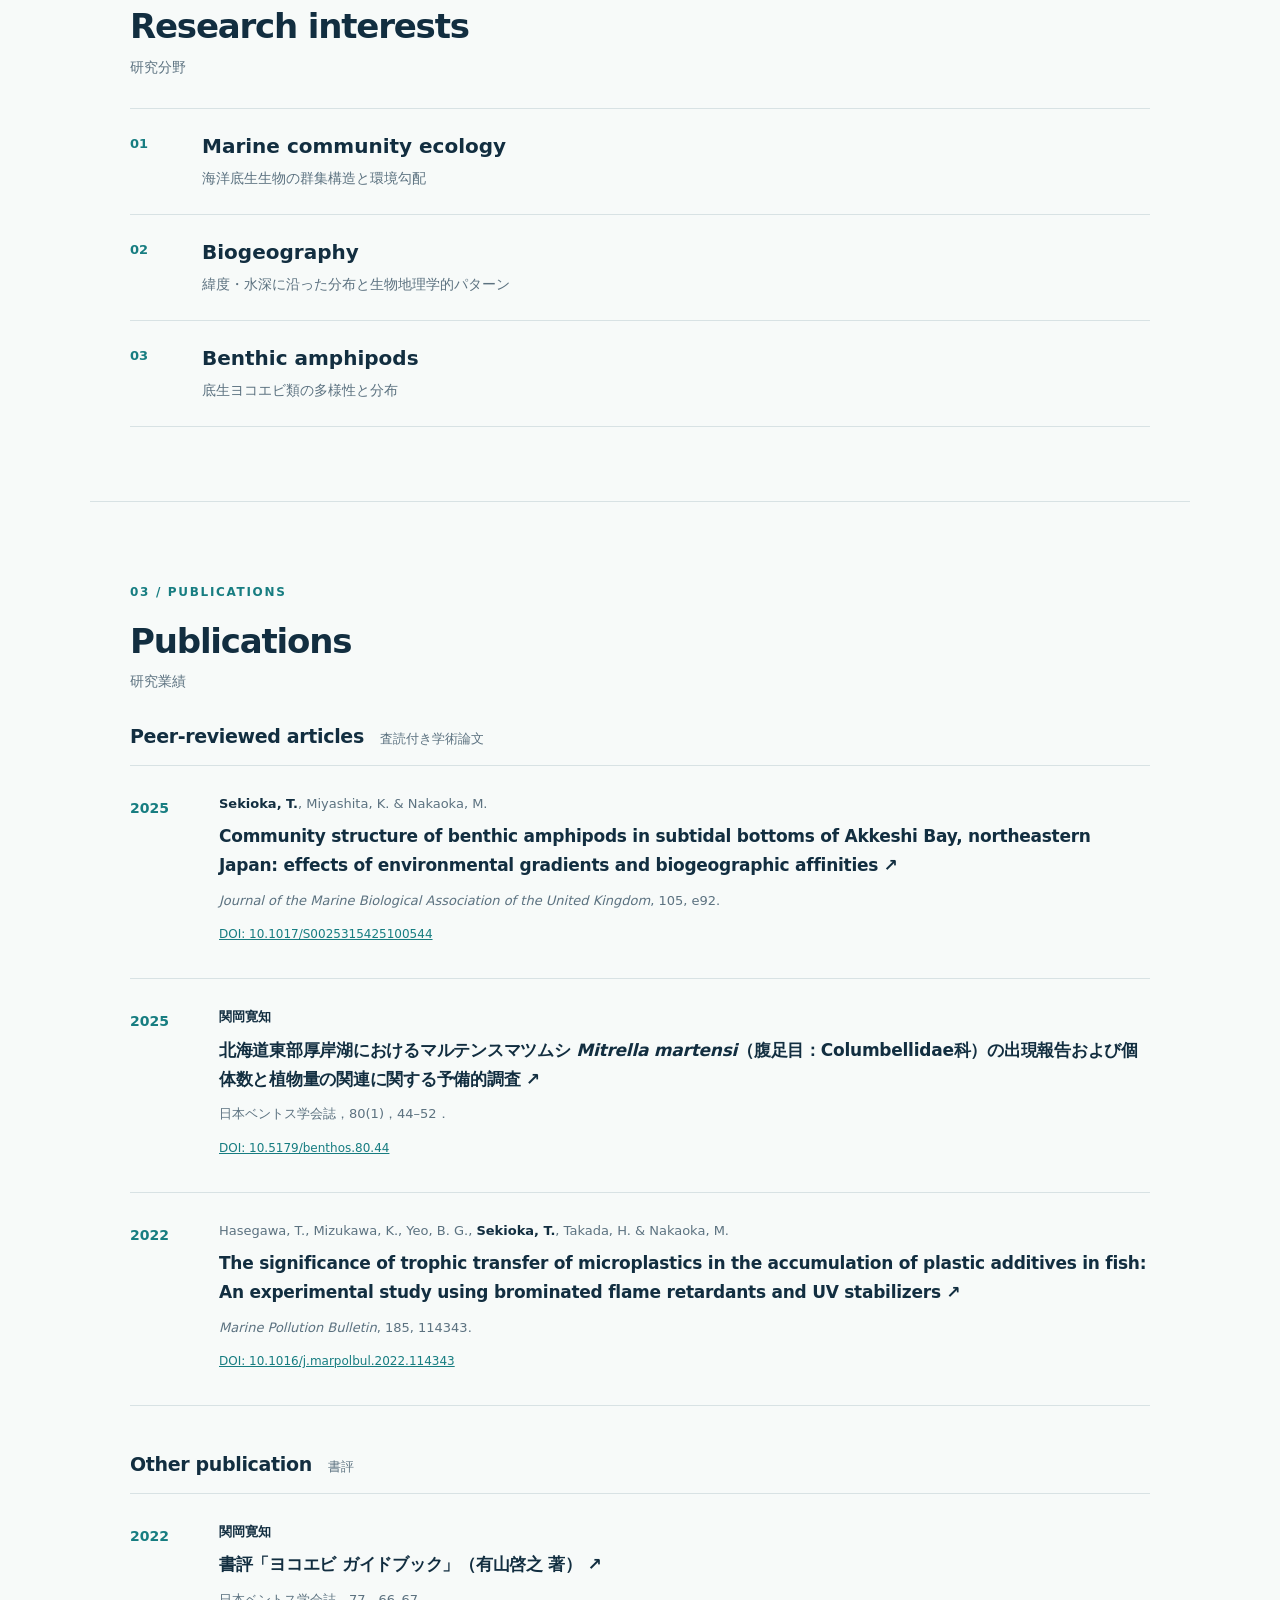
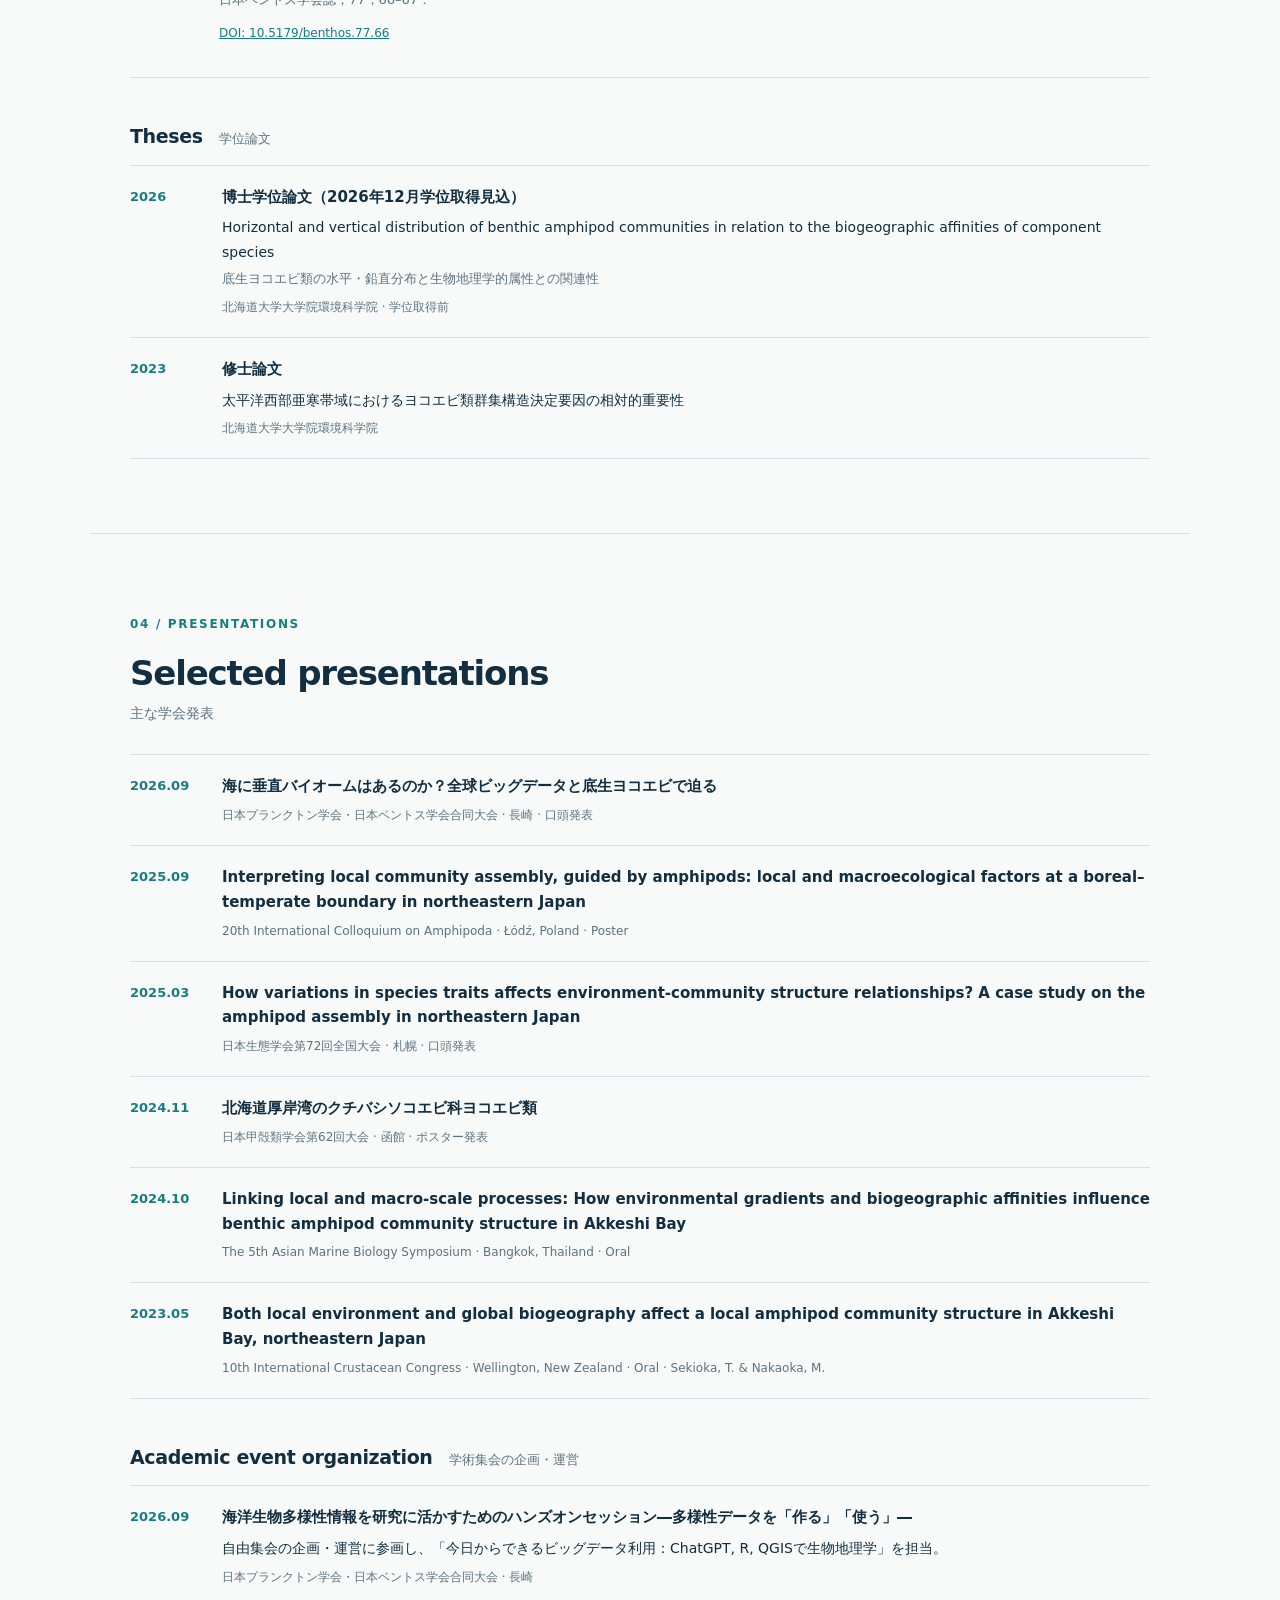
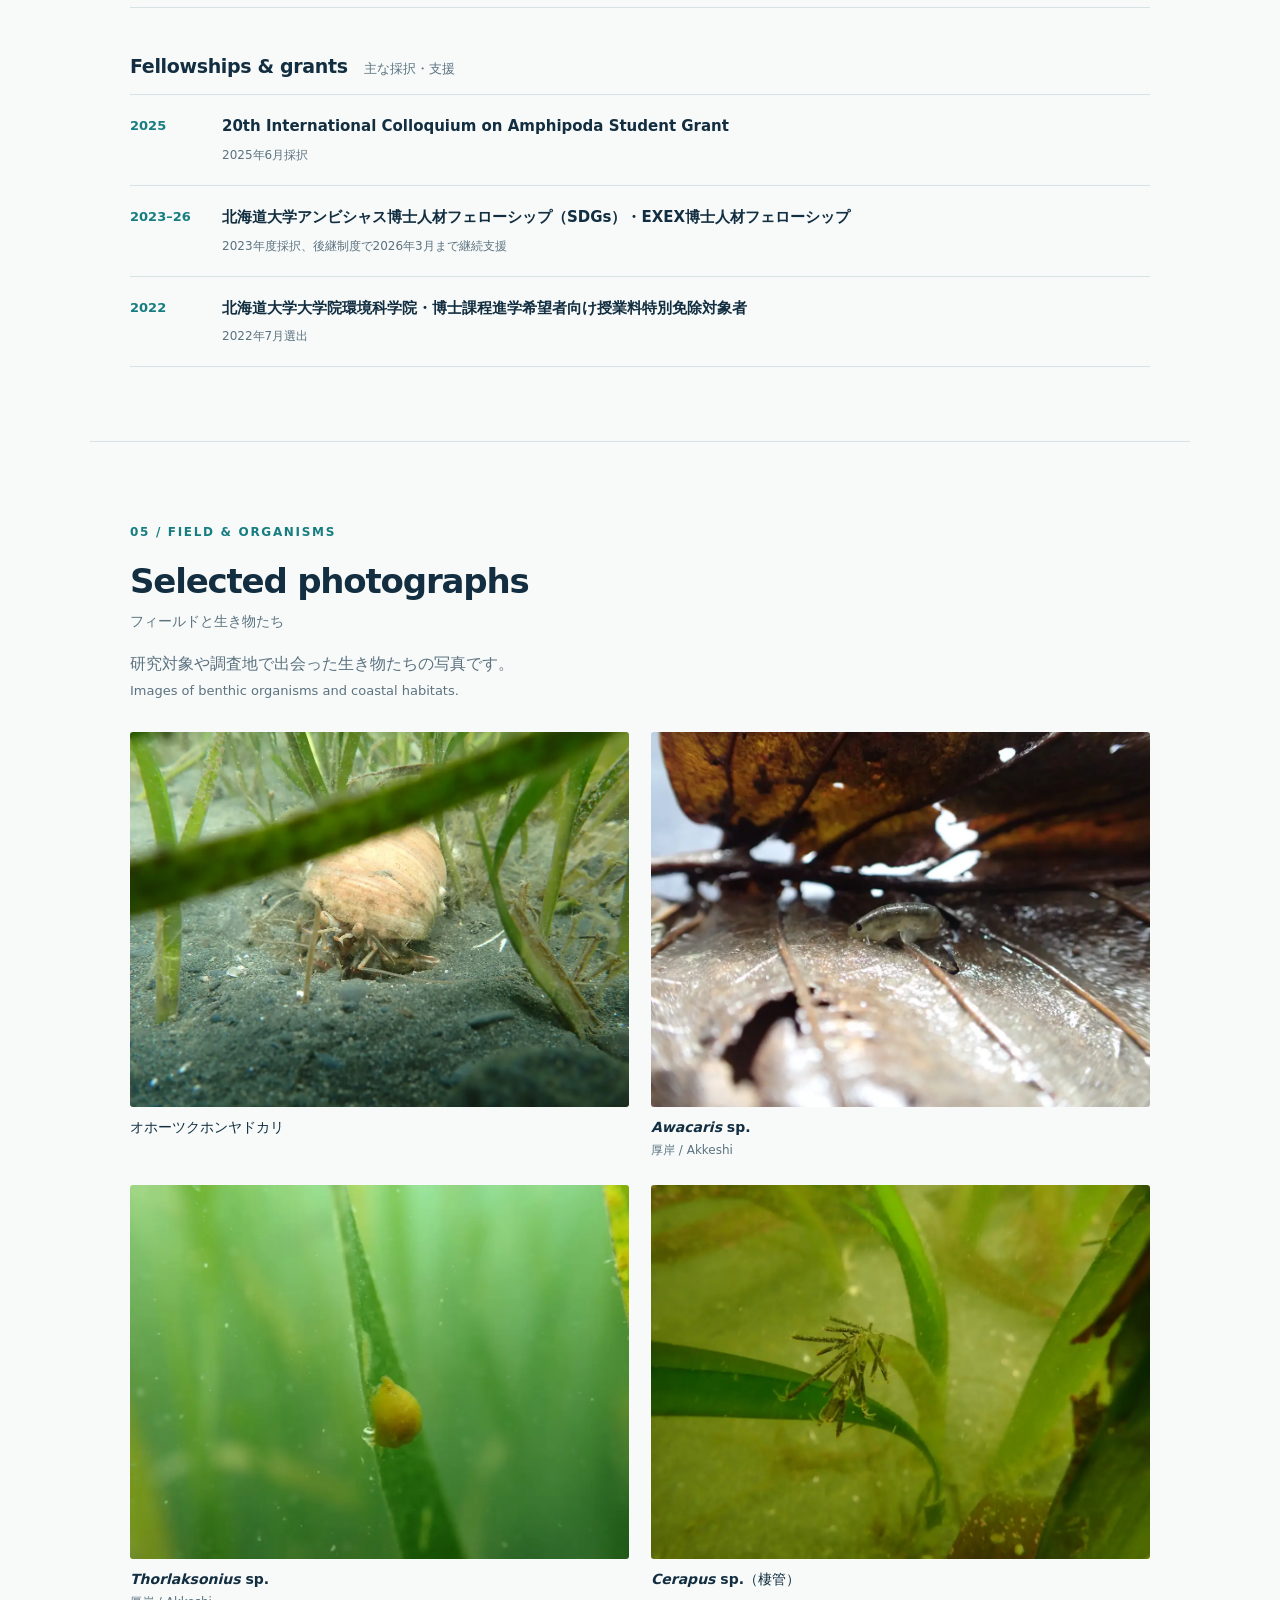
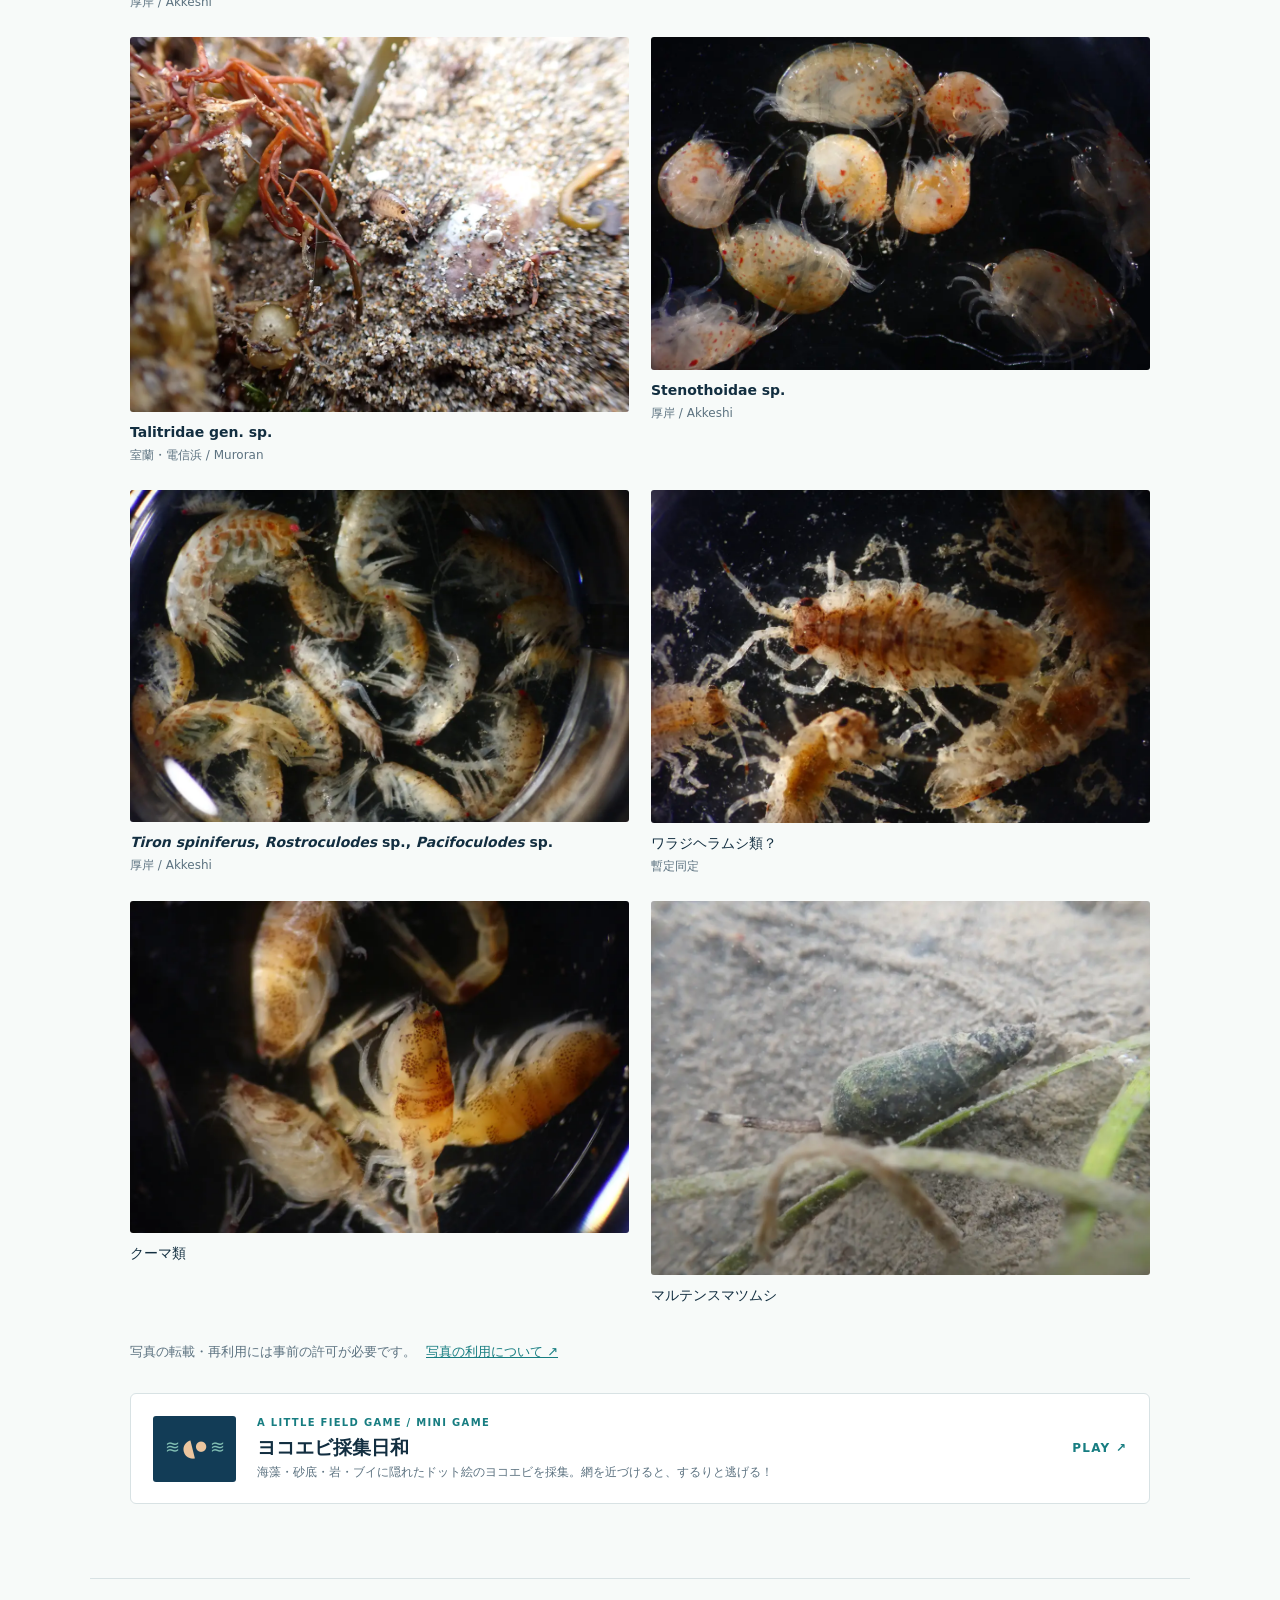
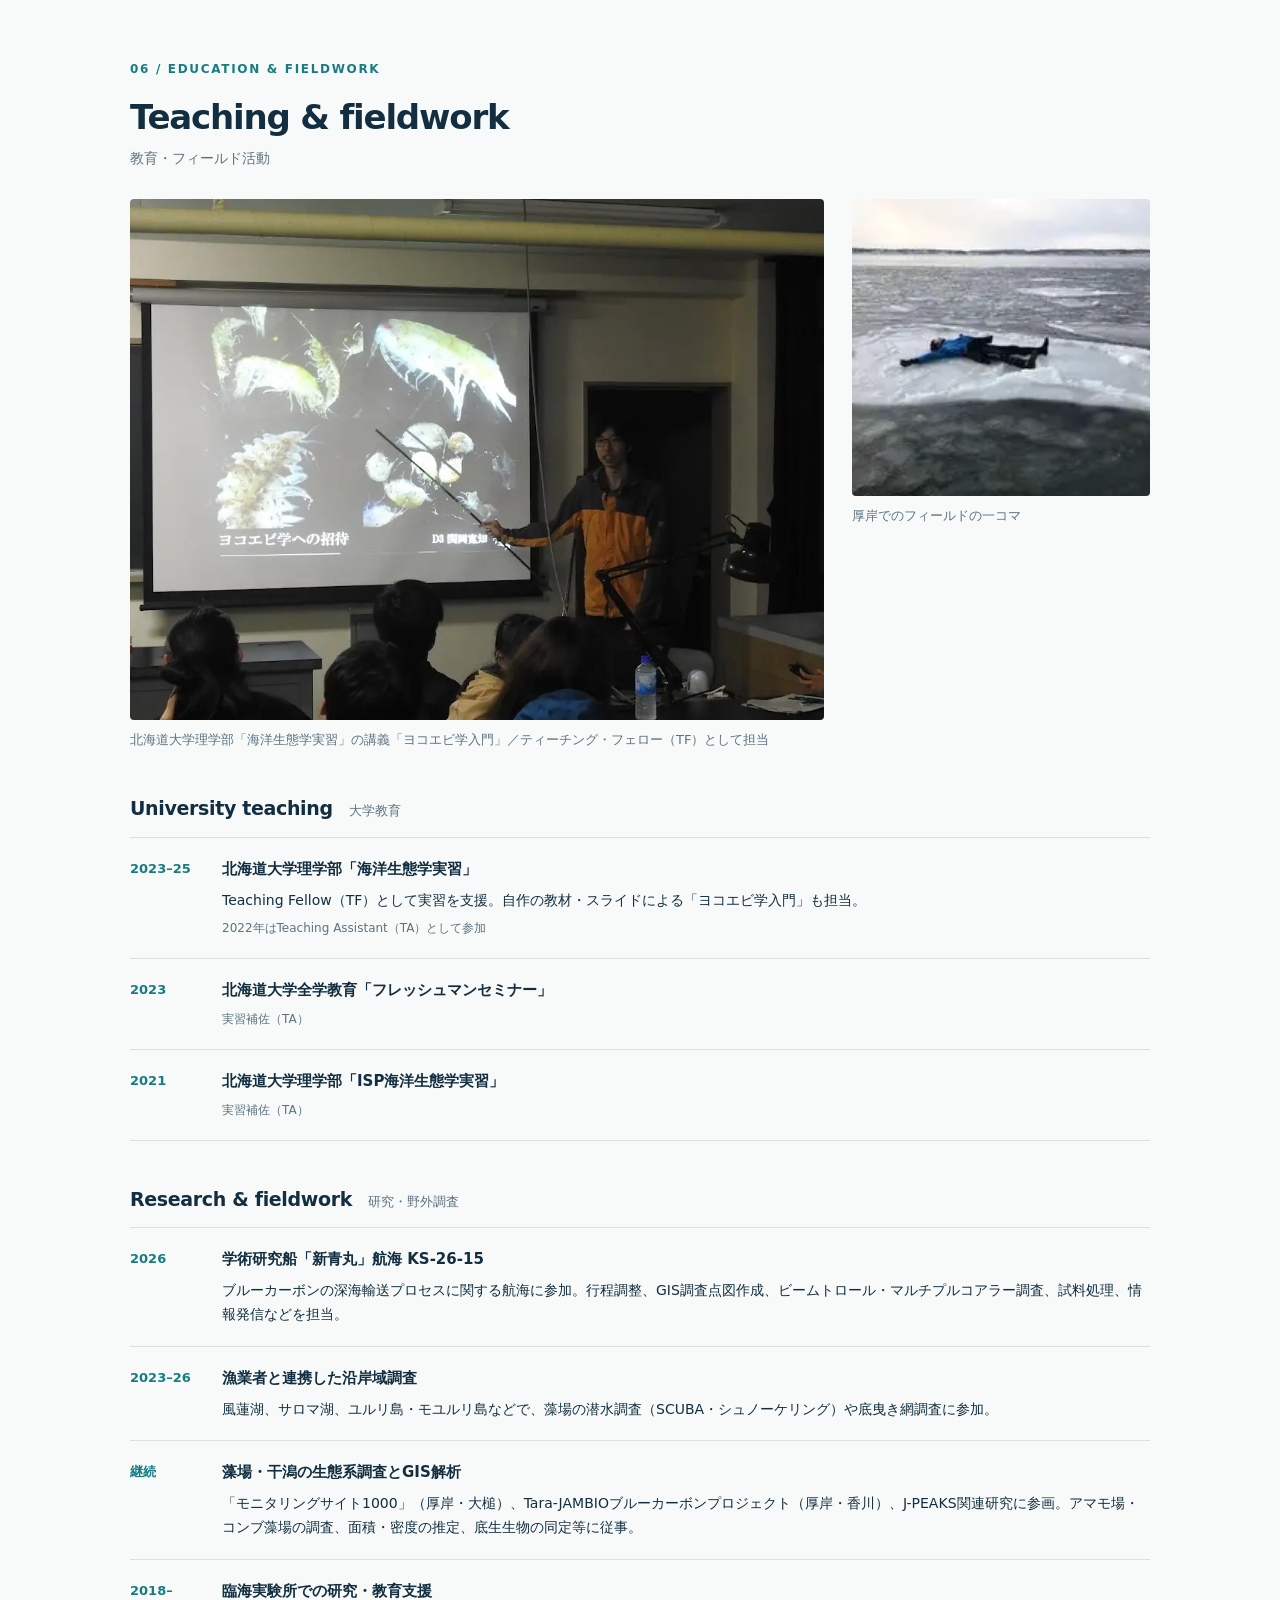
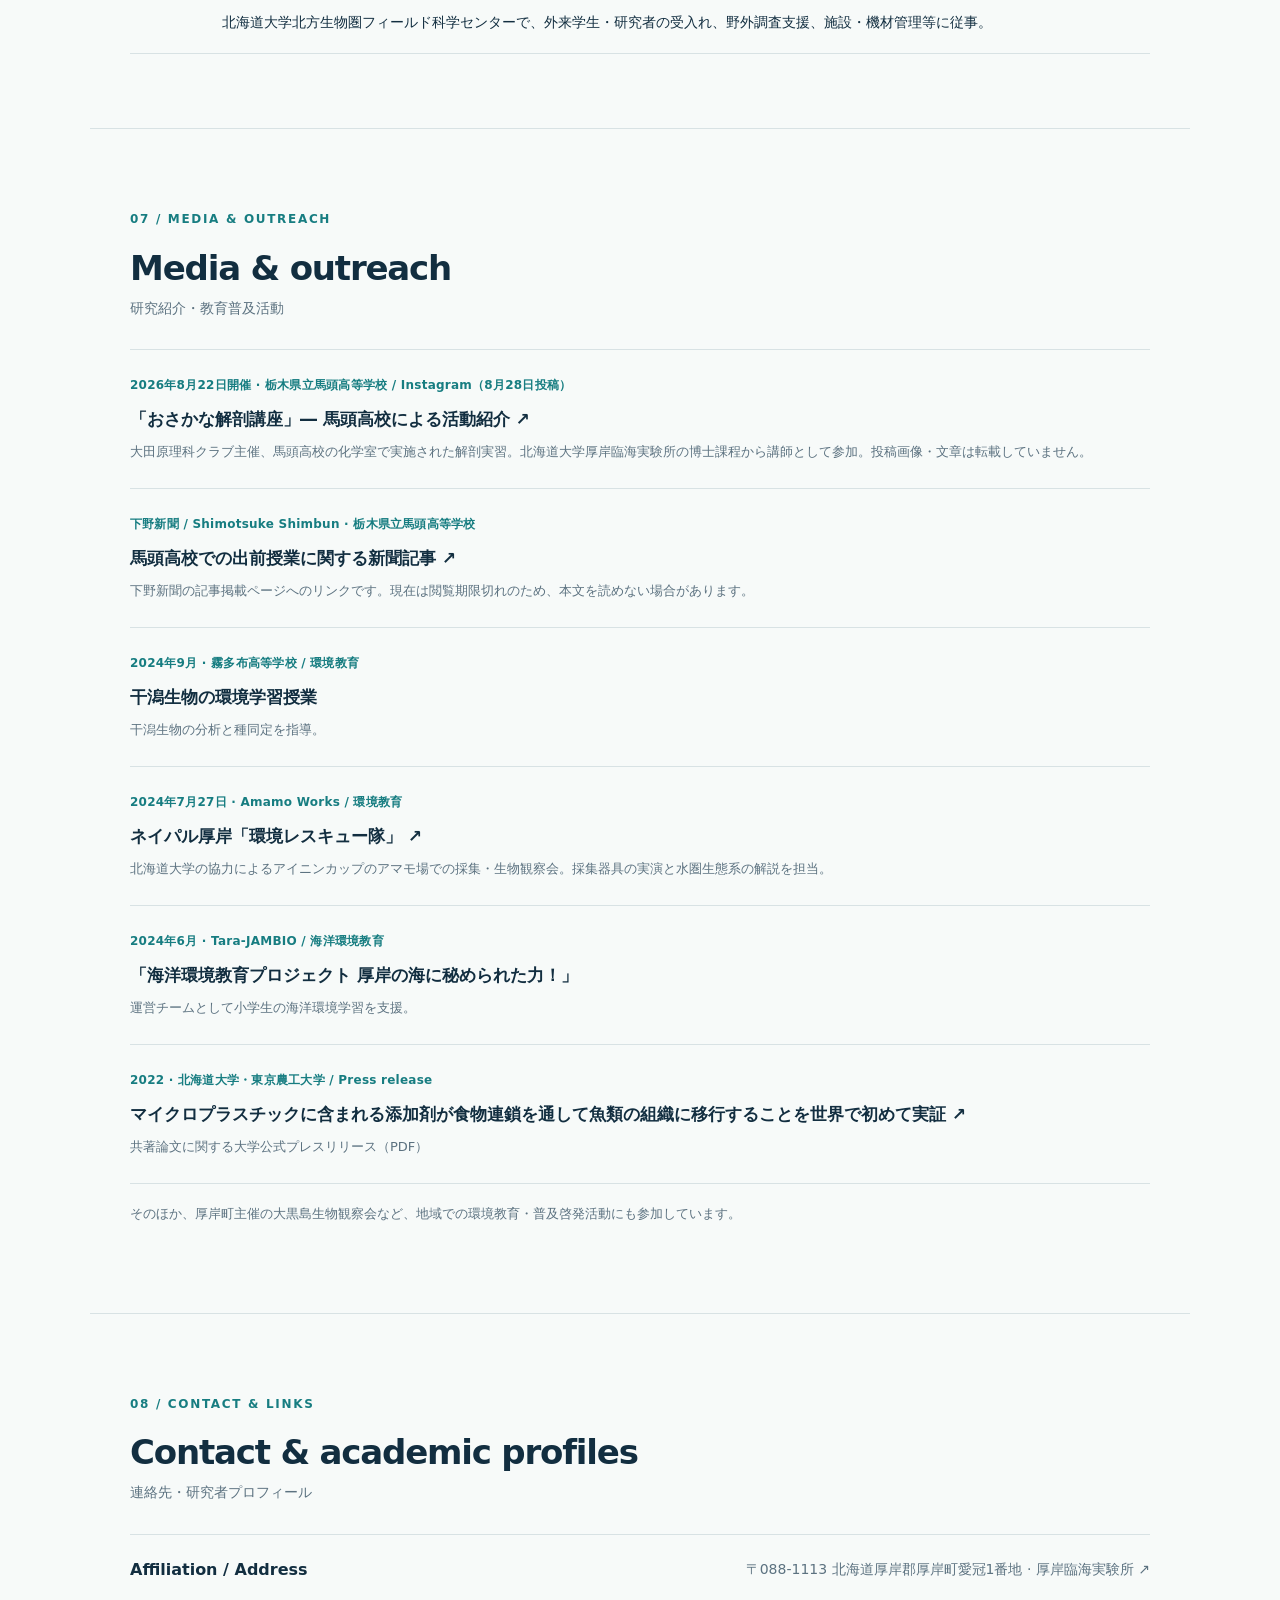
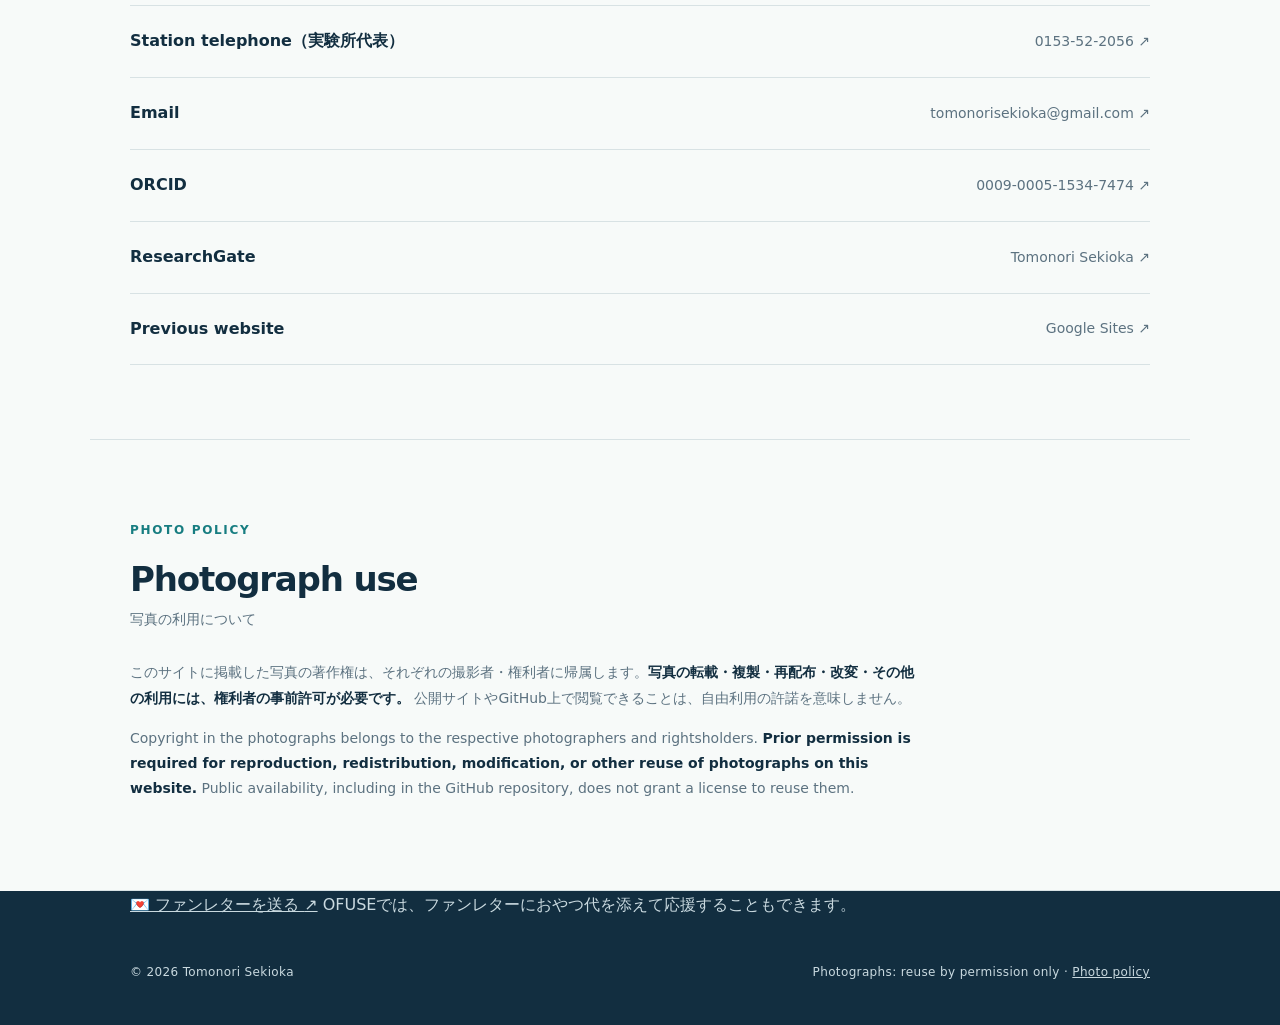
==== commit f2659b16: "Add subtle OFUSE fan-letter support link in footer" ====
--- a/index.html
+++ b/index.html
@@ -24,7 +24,7 @@
     } catch (e) { /* The system theme still works if storage is unavailable. */ }
   })();
   </script>
-  <link rel="stylesheet" href="style.css?v=20261017-game1">
+  <link rel="stylesheet" href="style.css?v=20261020-ofuse">
   <script type="application/ld+json">
   {
     "@context": "https://schema.org",
@@ -260,7 +260,13 @@
       <p lang="en">Copyright in the photographs belongs to the respective photographers and rightsholders. <strong>Prior permission is required for reproduction, redistribution, modification, or other reuse of photographs on this website.</strong> Public availability, including in the GitHub repository, does not grant a license to reuse them.</p>
     </section>
   </main>
-  <footer class="footer"><div class="wrap footer-inner"><span>© 2026 Tomonori Sekioka</span><span>Photographs: reuse by permission only · <a href="#photo-policy">Photo policy</a></span></div></footer>
+  <footer class="footer">
+    <div class="wrap footer-support">
+      <a href="https://ofuse.me/28787345" target="_blank" rel="noopener noreferrer">💌 ファンレターを送る <span aria-hidden="true">↗</span></a>
+      <span>OFUSEでは、ファンレターにおやつ代を添えて応援することもできます。</span>
+    </div>
+    <div class="wrap footer-inner"><span>© 2026 Tomonori Sekioka</span><span>Photographs: reuse by permission only · <a href="#photo-policy">Photo policy</a></span></div>
+  </footer>
   <script>
   (function () {
     var root = document.documentElement;
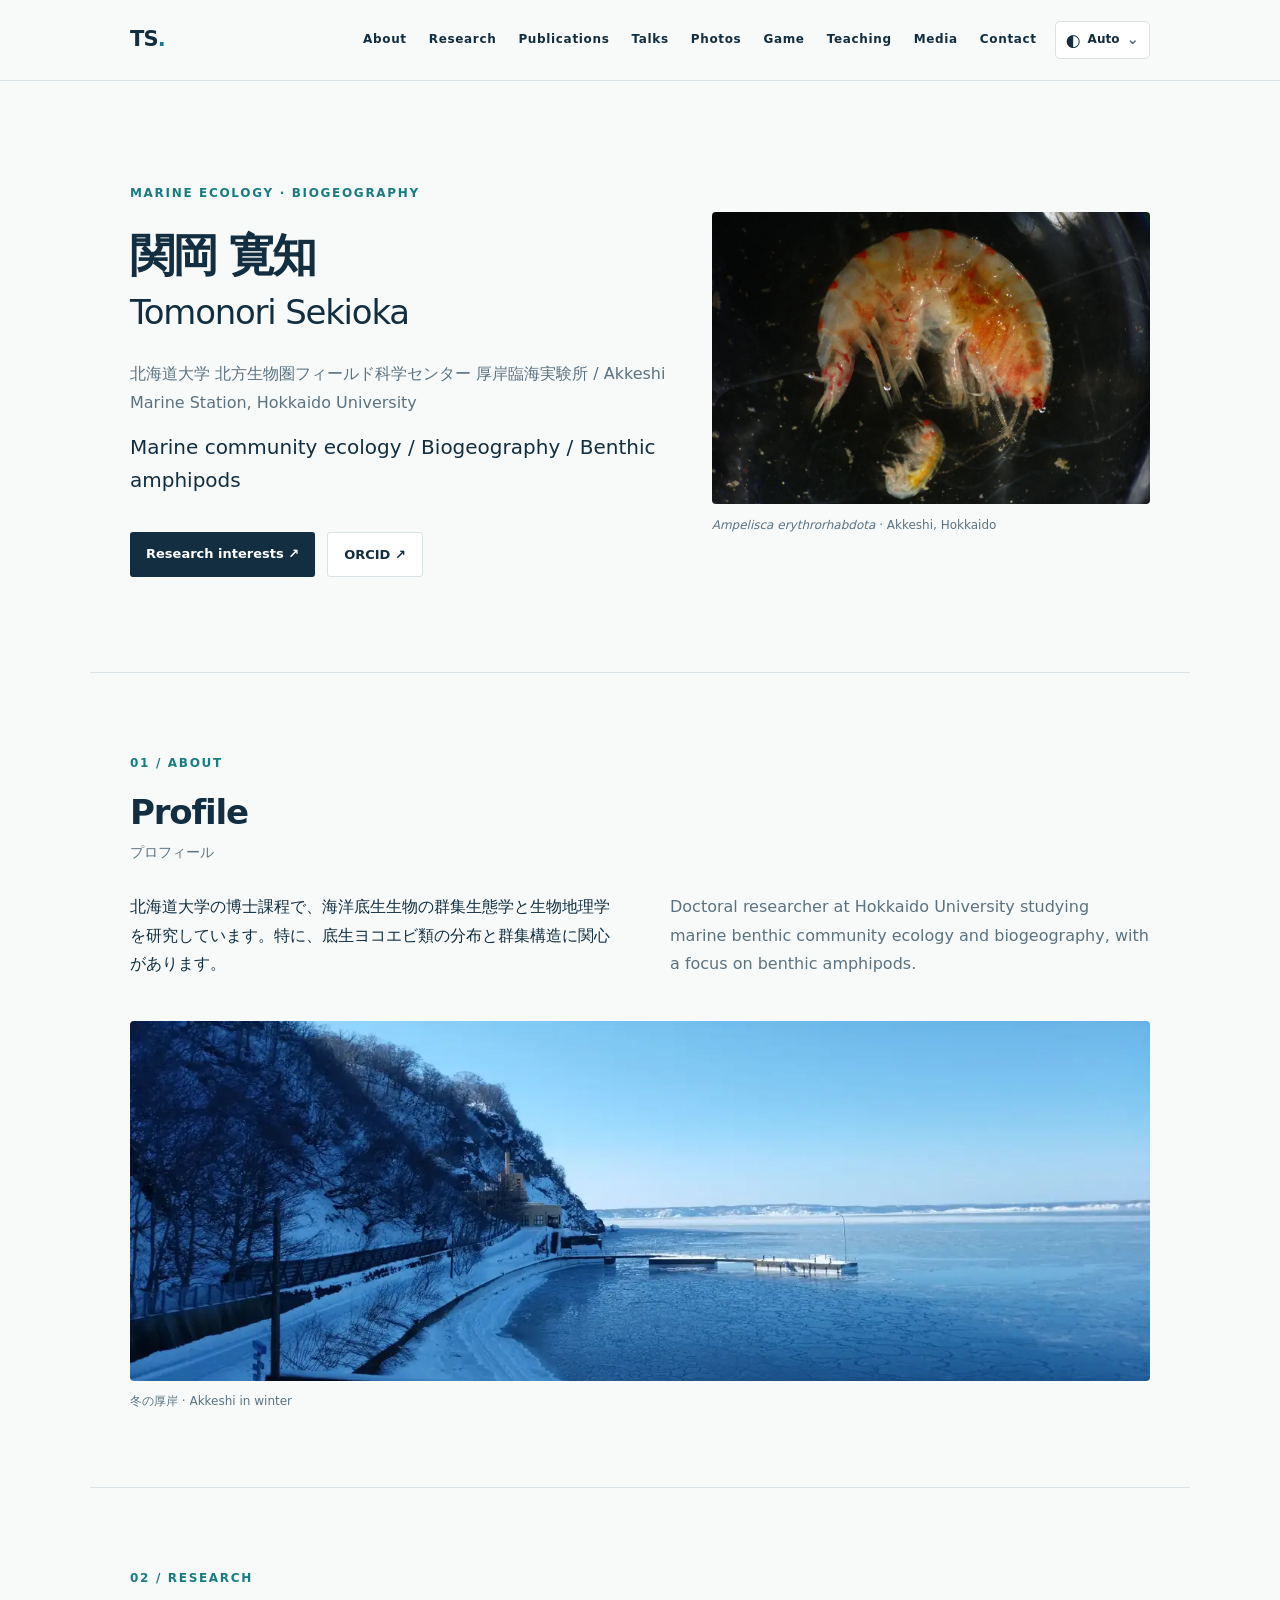
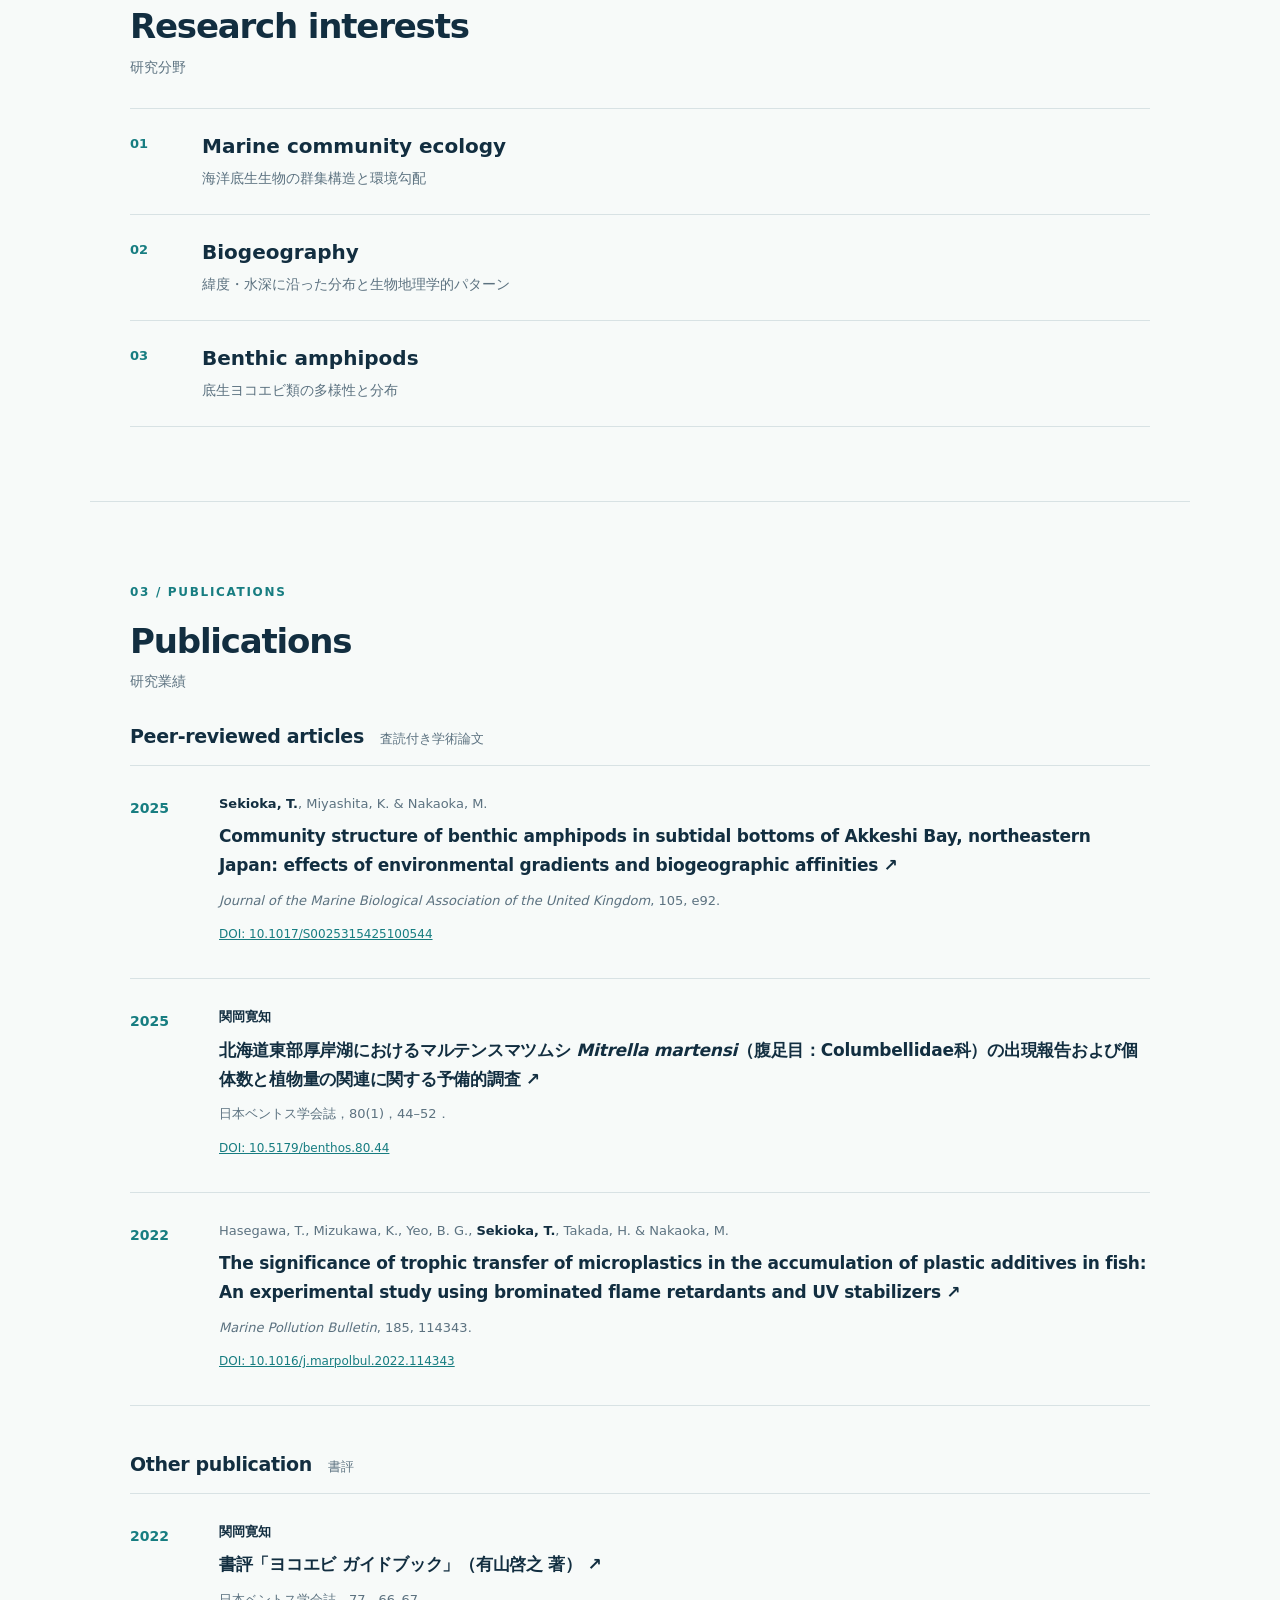
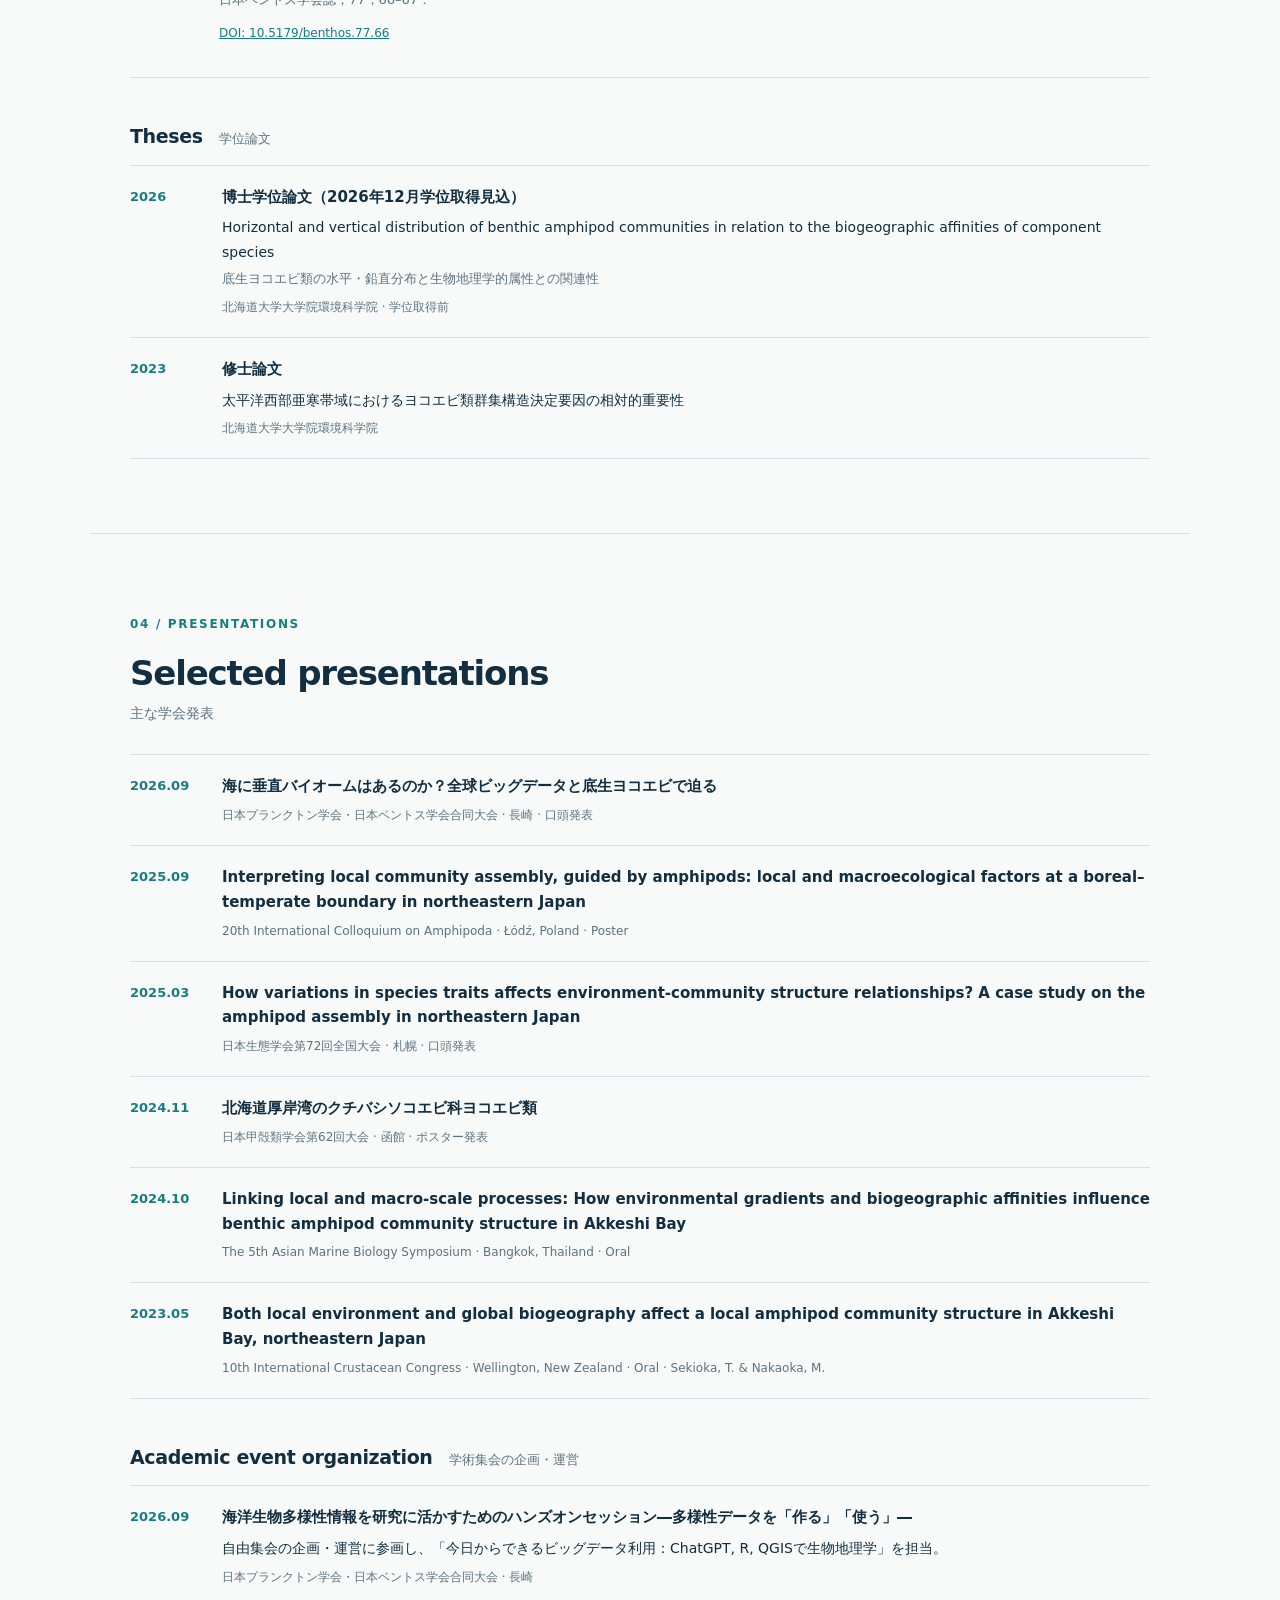
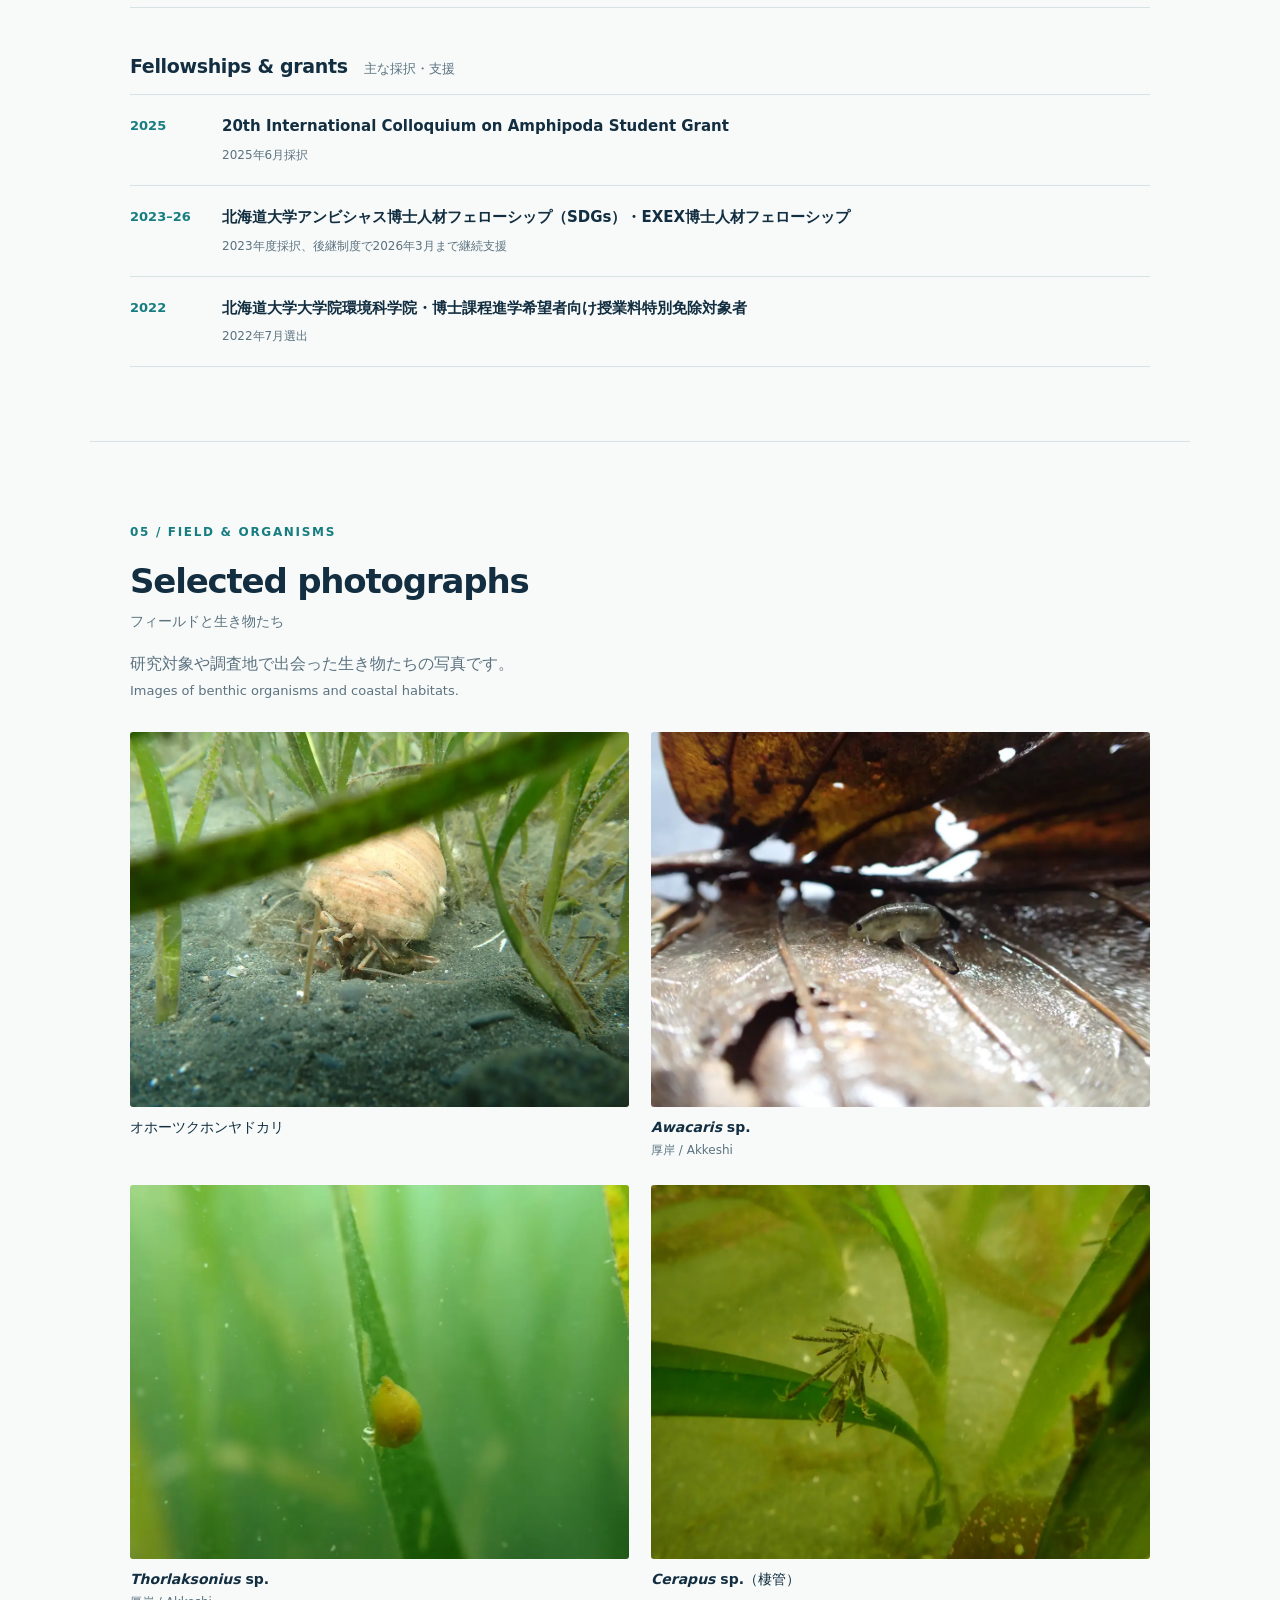
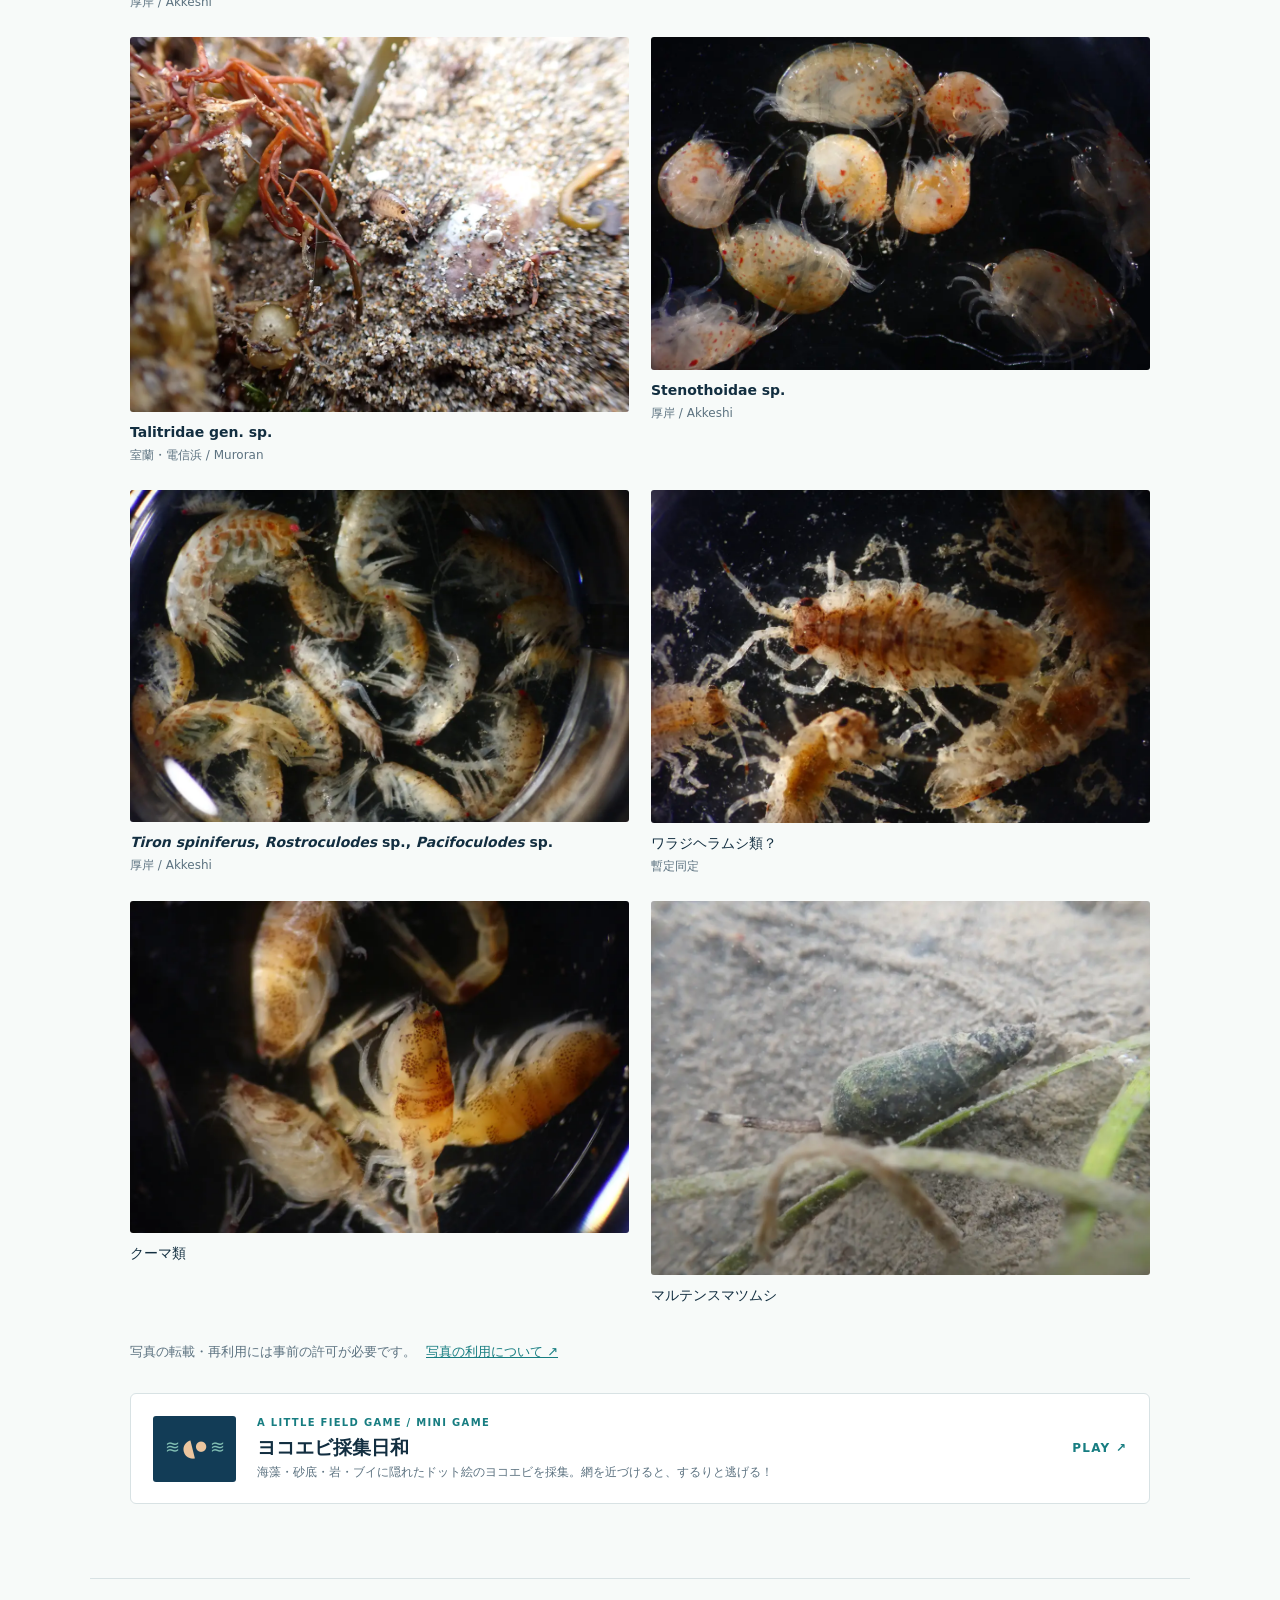
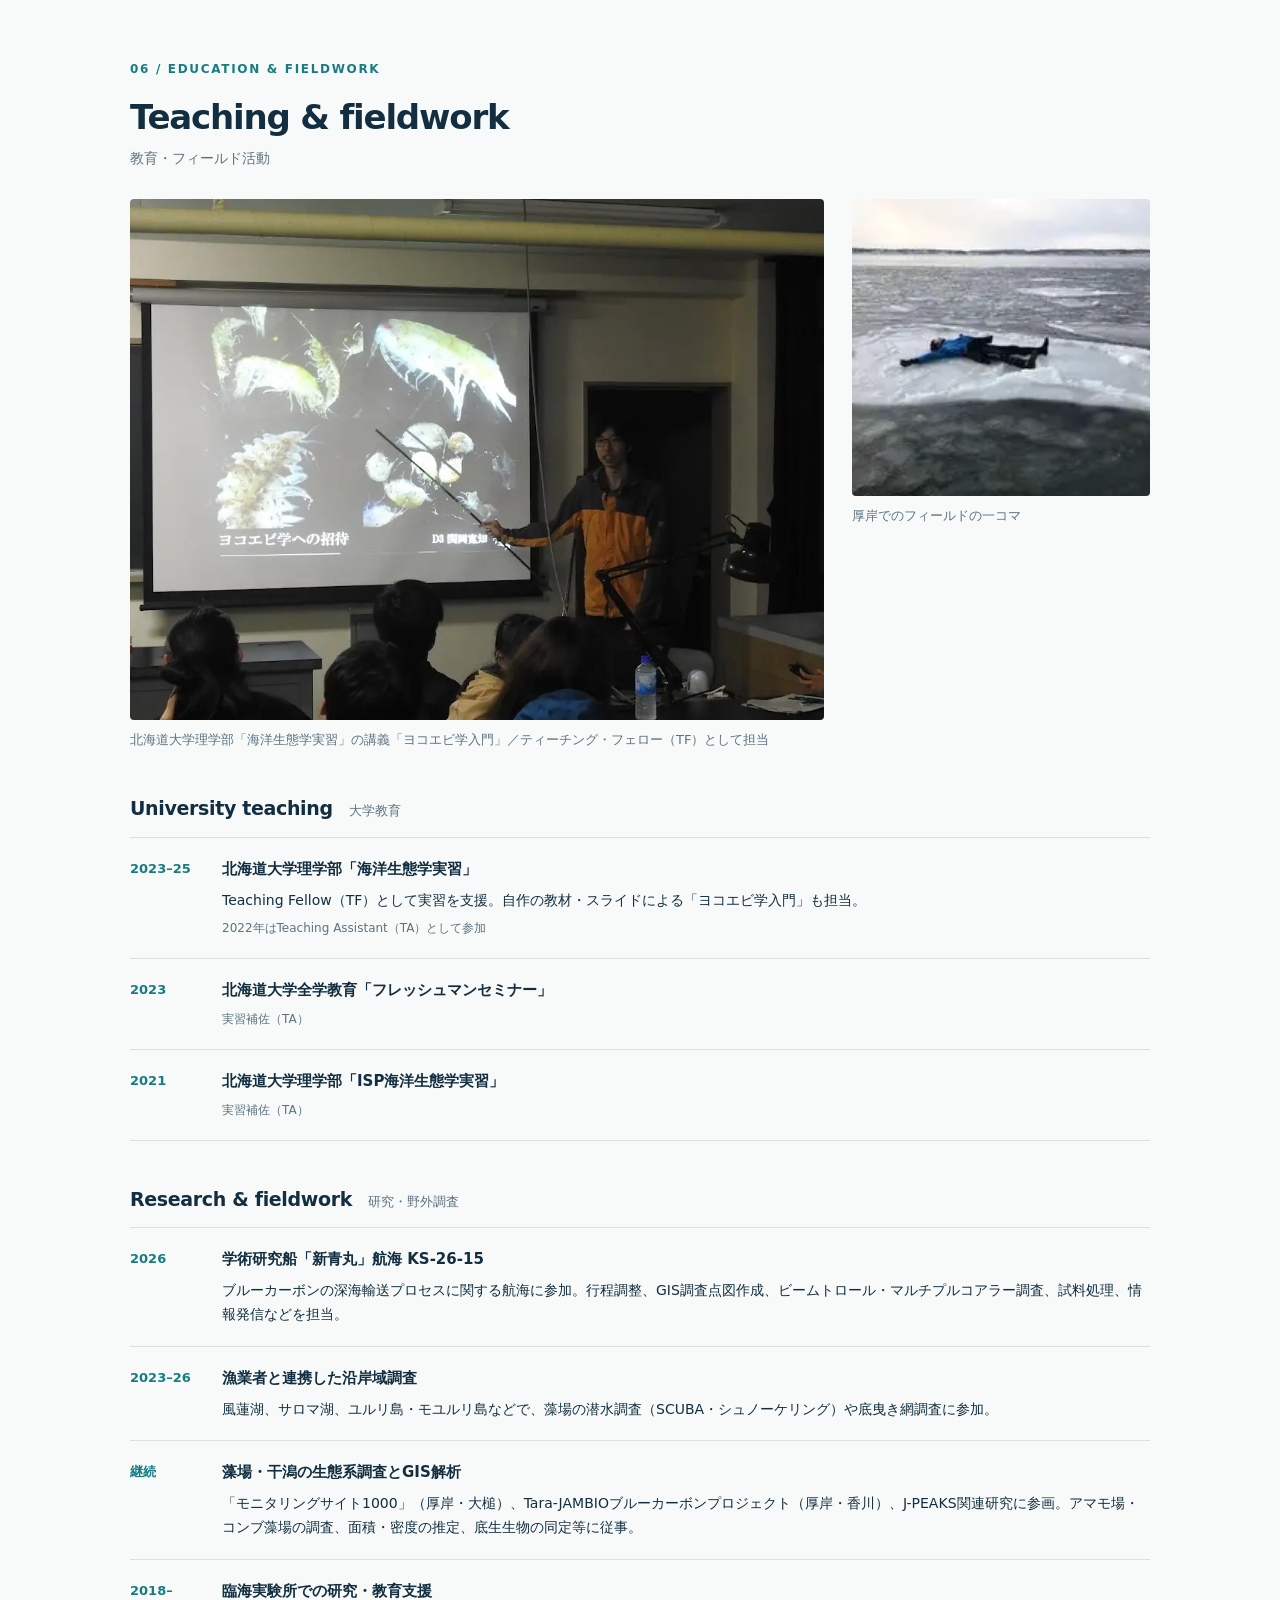
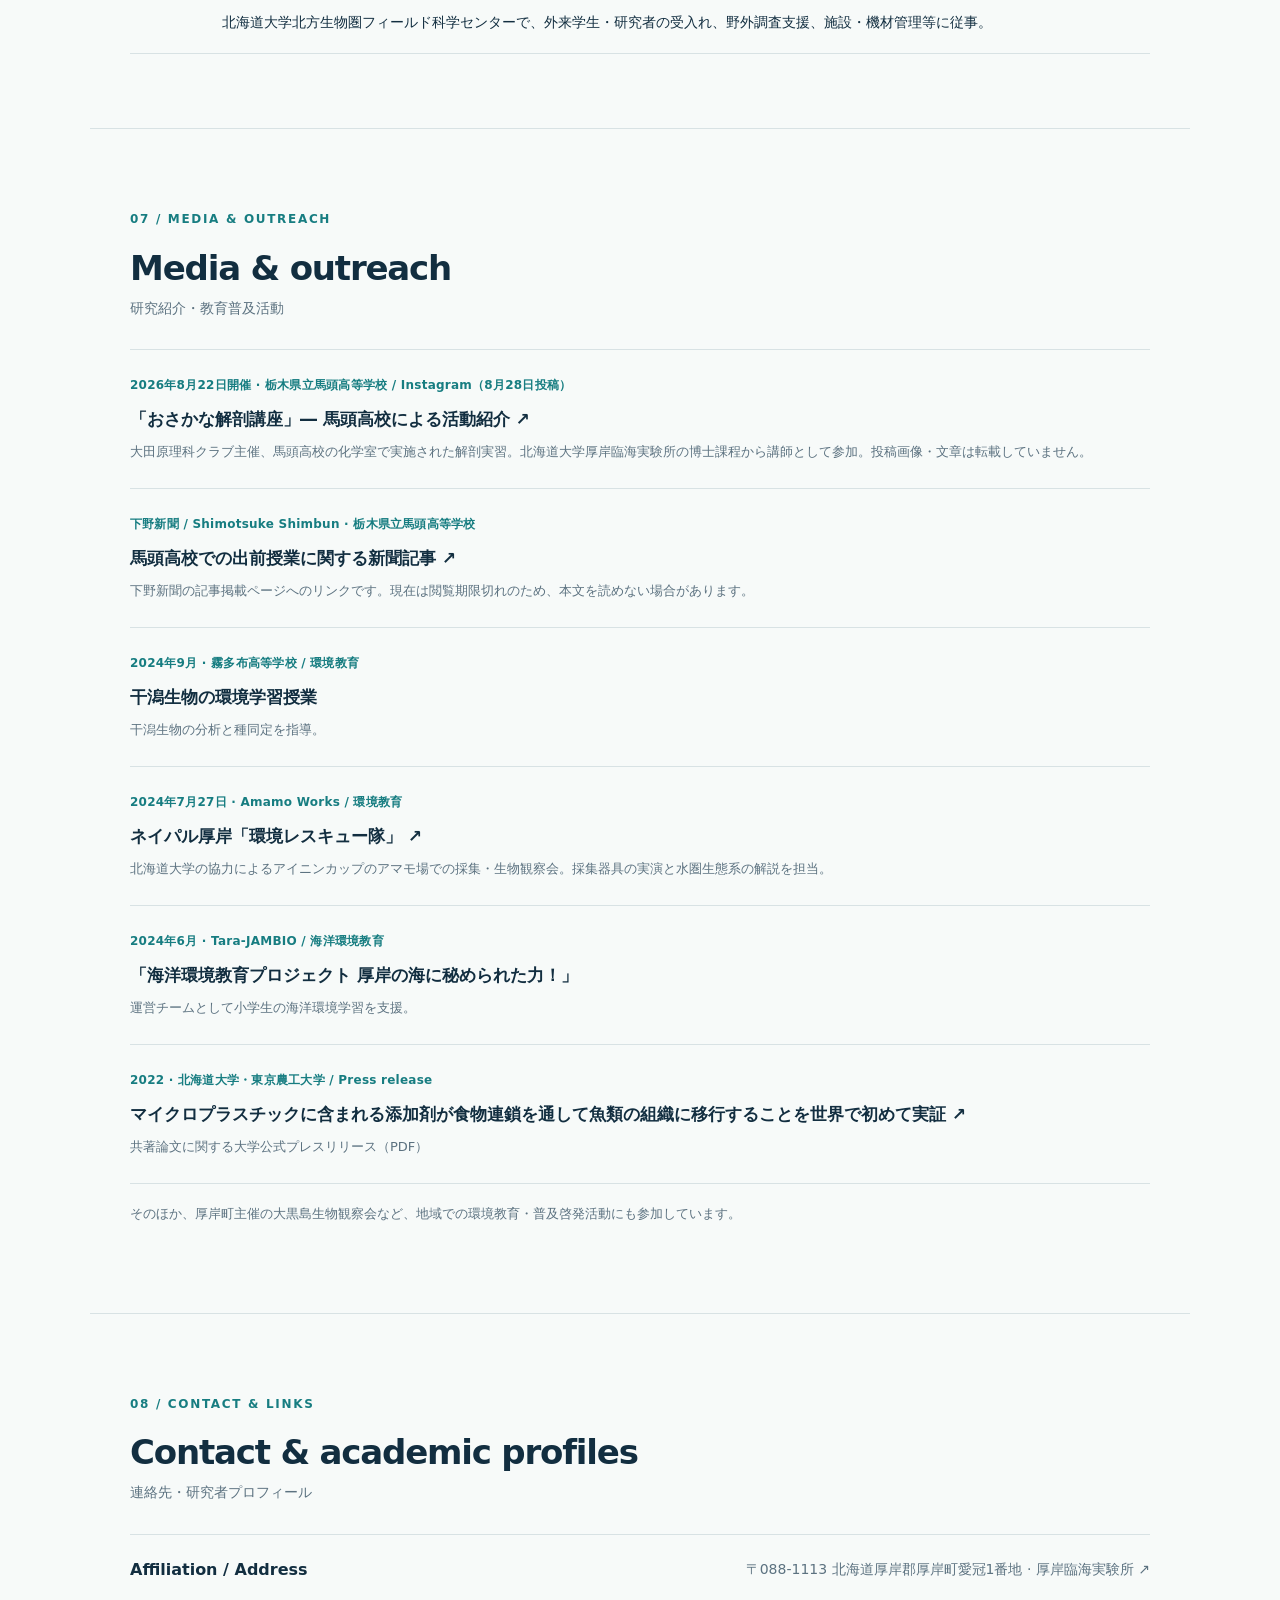
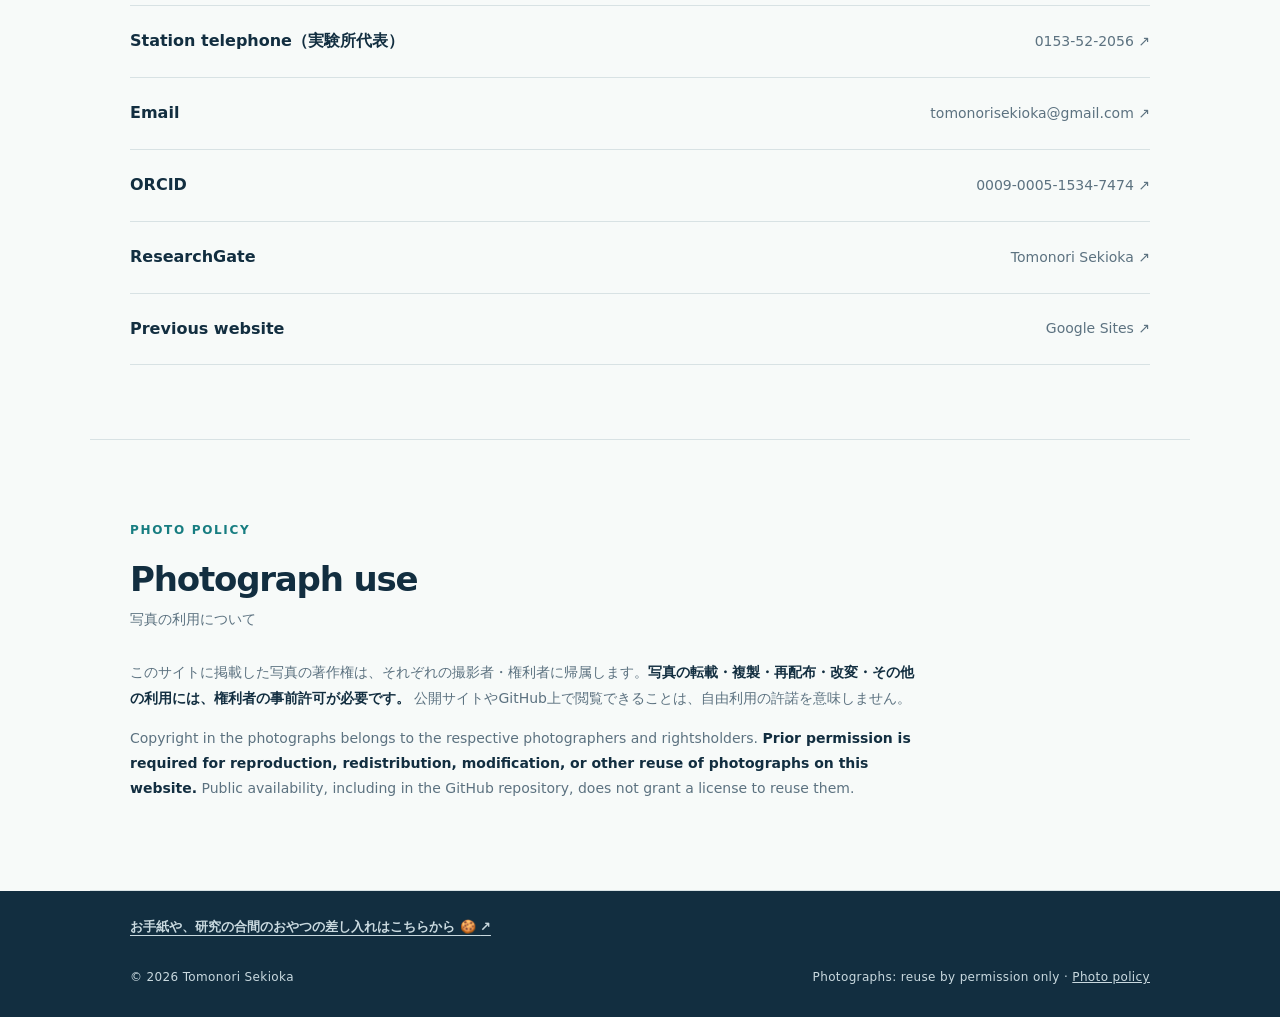
==== commit fad6f826: "Use friendly OFUSE letters-and-snacks invitation in site footer" ====
--- a/index.html
+++ b/index.html
@@ -262,8 +262,7 @@
   </main>
   <footer class="footer">
     <div class="wrap footer-support">
-      <a href="https://ofuse.me/28787345" target="_blank" rel="noopener noreferrer">💌 ファンレターを送る <span aria-hidden="true">↗</span></a>
-      <span>OFUSEでは、ファンレターにおやつ代を添えて応援することもできます。</span>
+      <a href="https://ofuse.me/28787345" target="_blank" rel="noopener noreferrer">お手紙や、研究の合間のおやつの差し入れはこちらから 🍪 <span aria-hidden="true">↗</span></a>
     </div>
     <div class="wrap footer-inner"><span>© 2026 Tomonori Sekioka</span><span>Photographs: reuse by permission only · <a href="#photo-policy">Photo policy</a></span></div>
   </footer>
--- a/style.css
+++ b/style.css
@@ -71,3 +71,10 @@
 .game-feature-copy>span:last-child{font-size:12px;line-height:1.65;color:var(--muted)}
 .game-feature-link{flex:none;font-size:12px;font-weight:800;letter-spacing:.1em;color:var(--accent)}
 @media(max-width:640px){.game-feature{gap:12px;padding:14px}.game-feature-icon{width:49px;height:53px;font-size:11px}.game-feature-icon span{font-size:18px}.game-feature-copy strong{font-size:15px}.game-feature-label{font-size:9px}.game-feature-link{font-size:10px}}
+
+/* Optional OFUSE tip jar, kept understated within the footer. */
+.footer-support{display:flex;align-items:baseline;flex-wrap:wrap;gap:6px 15px;padding-top:24px;font-size:13px;line-height:1.8}
+.footer-support a{font-weight:700;text-decoration:underline;text-underline-offset:4px}
+.footer-support a:hover{color:#fff}
+.footer-support>span{opacity:.88}
+.footer-support+.footer-inner{min-height:78px}
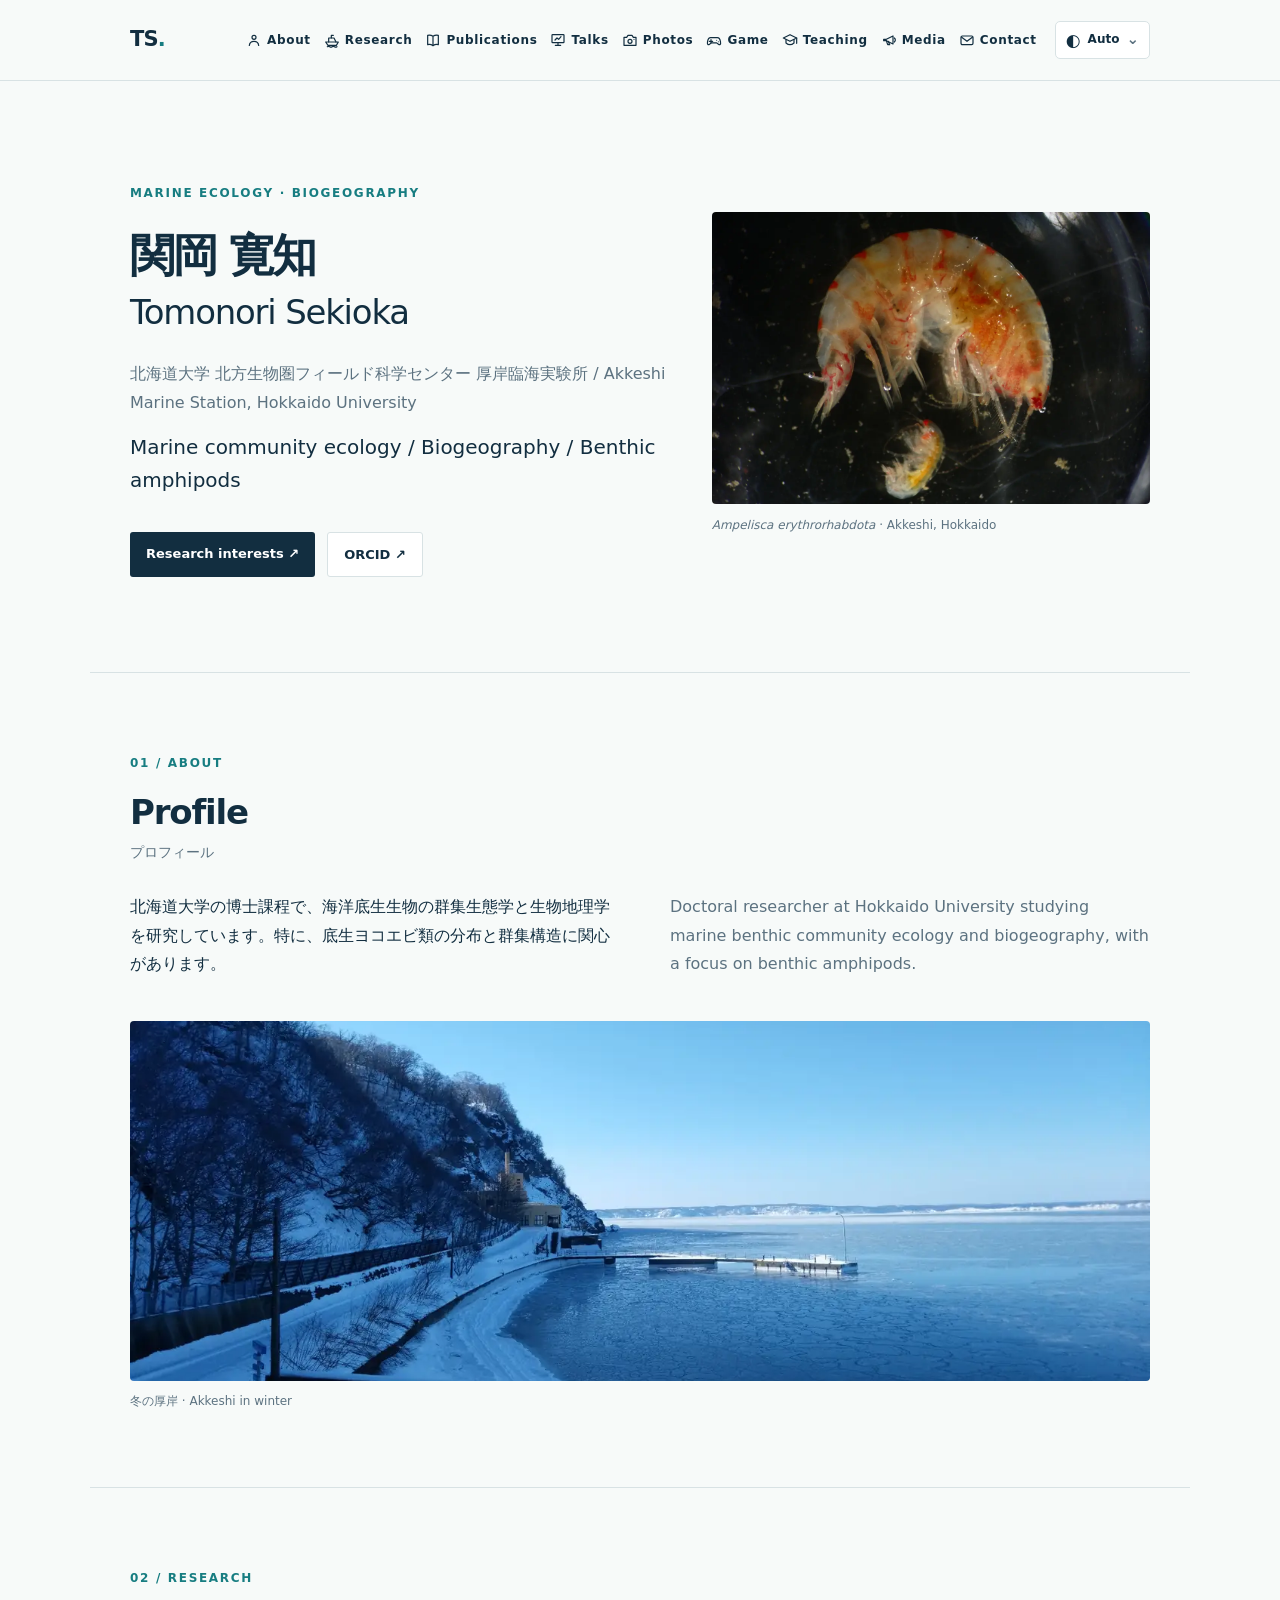
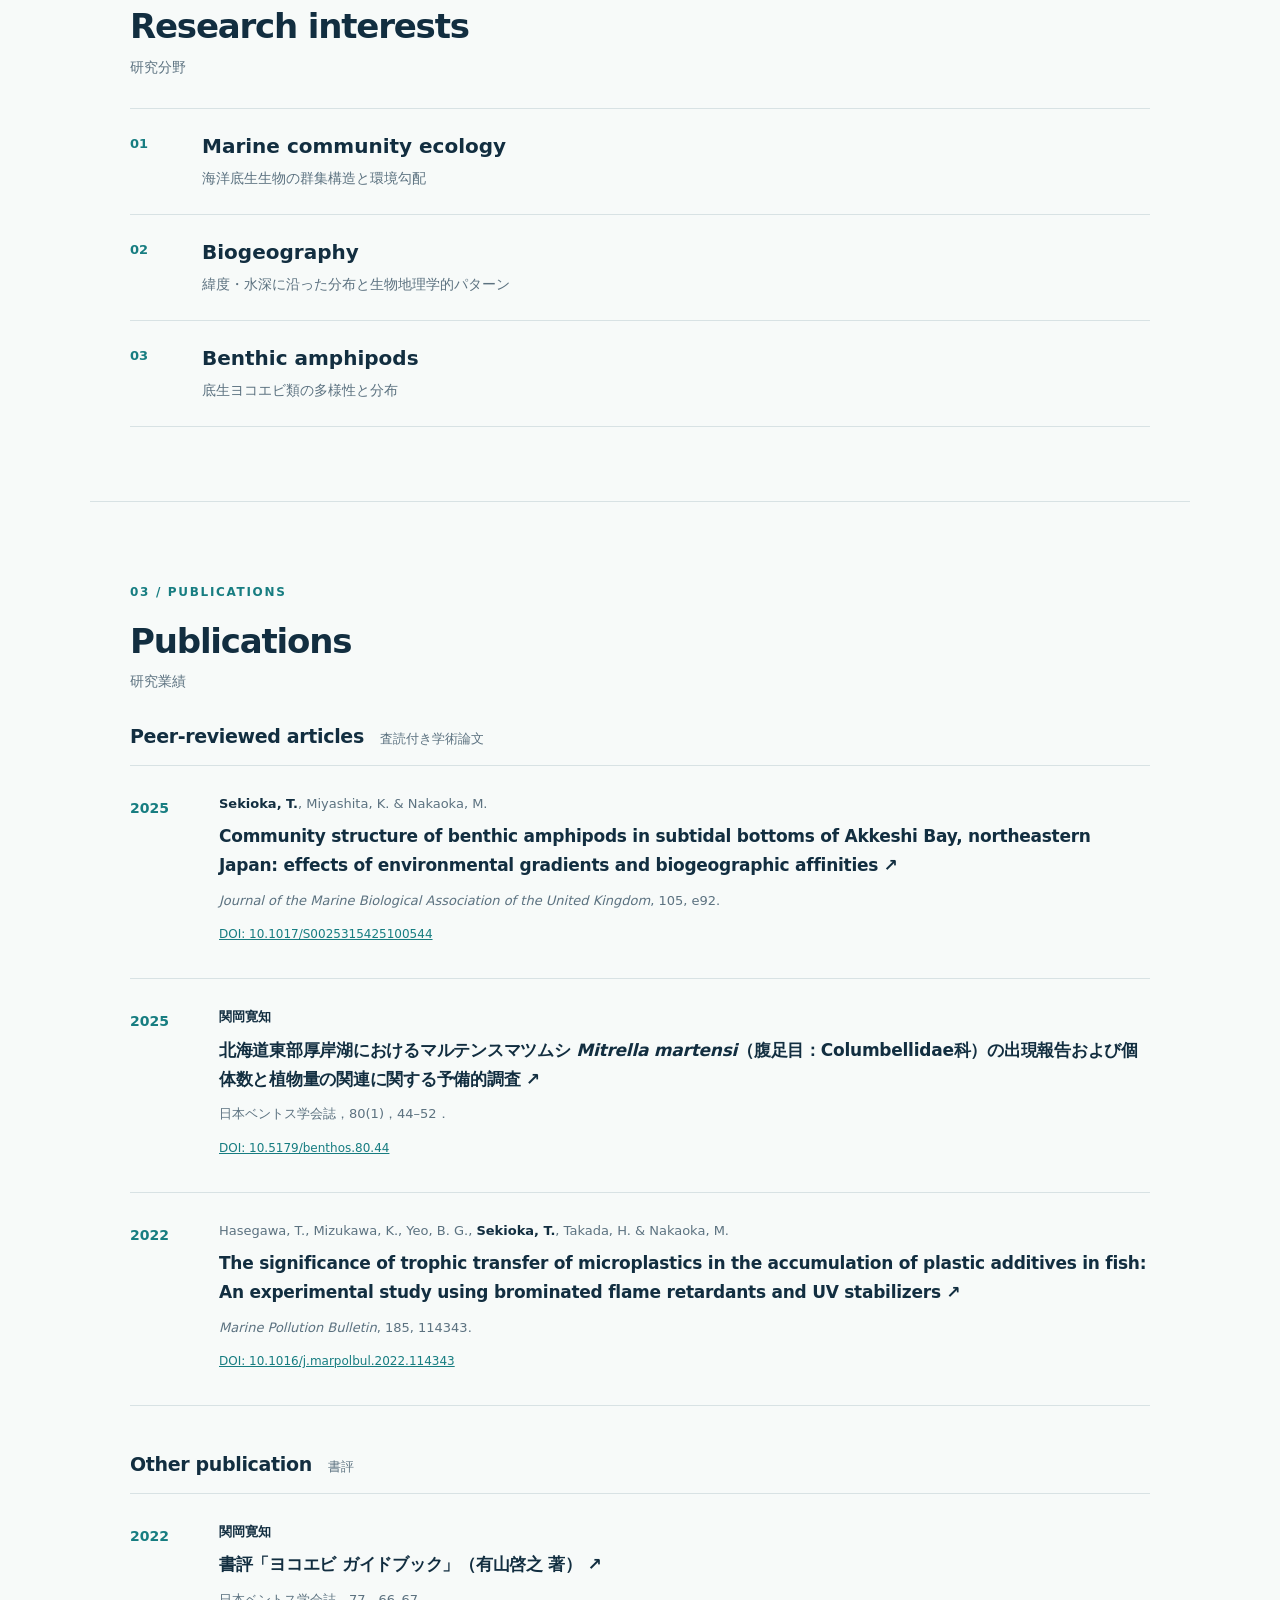
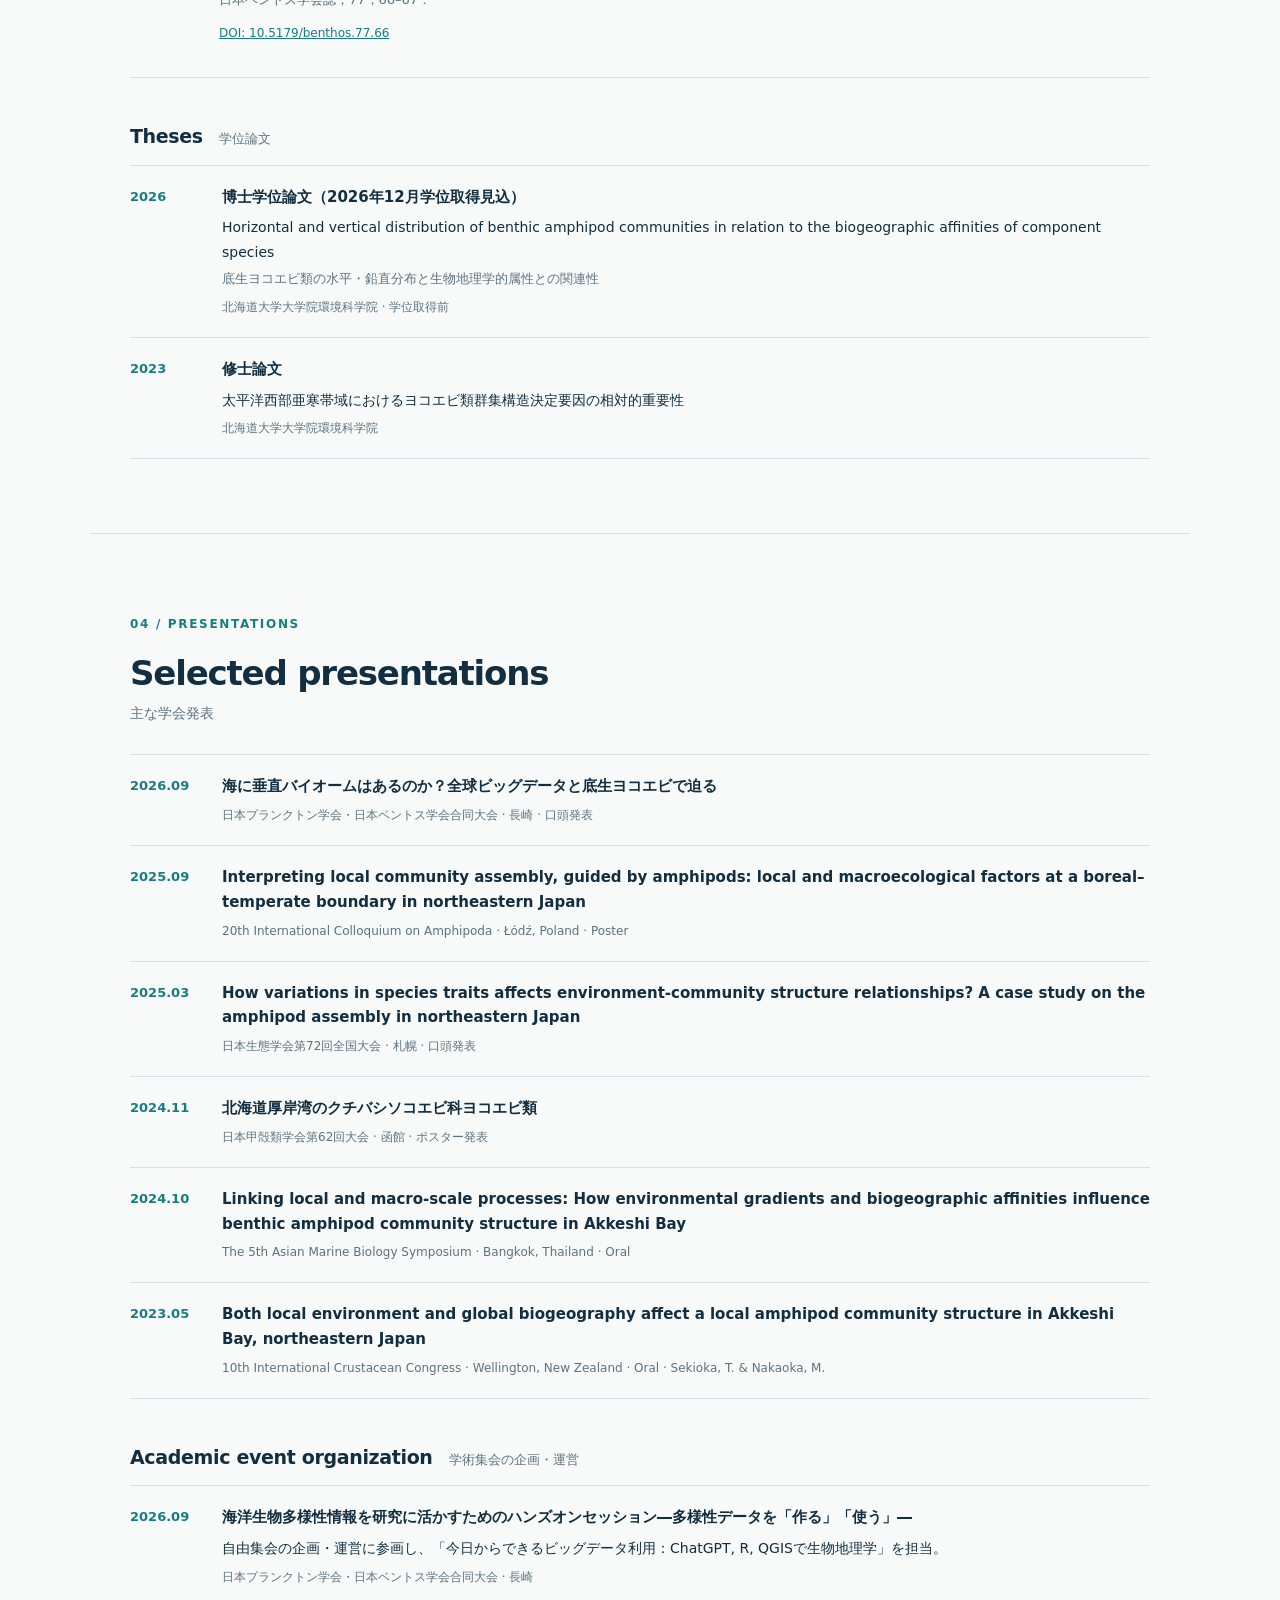
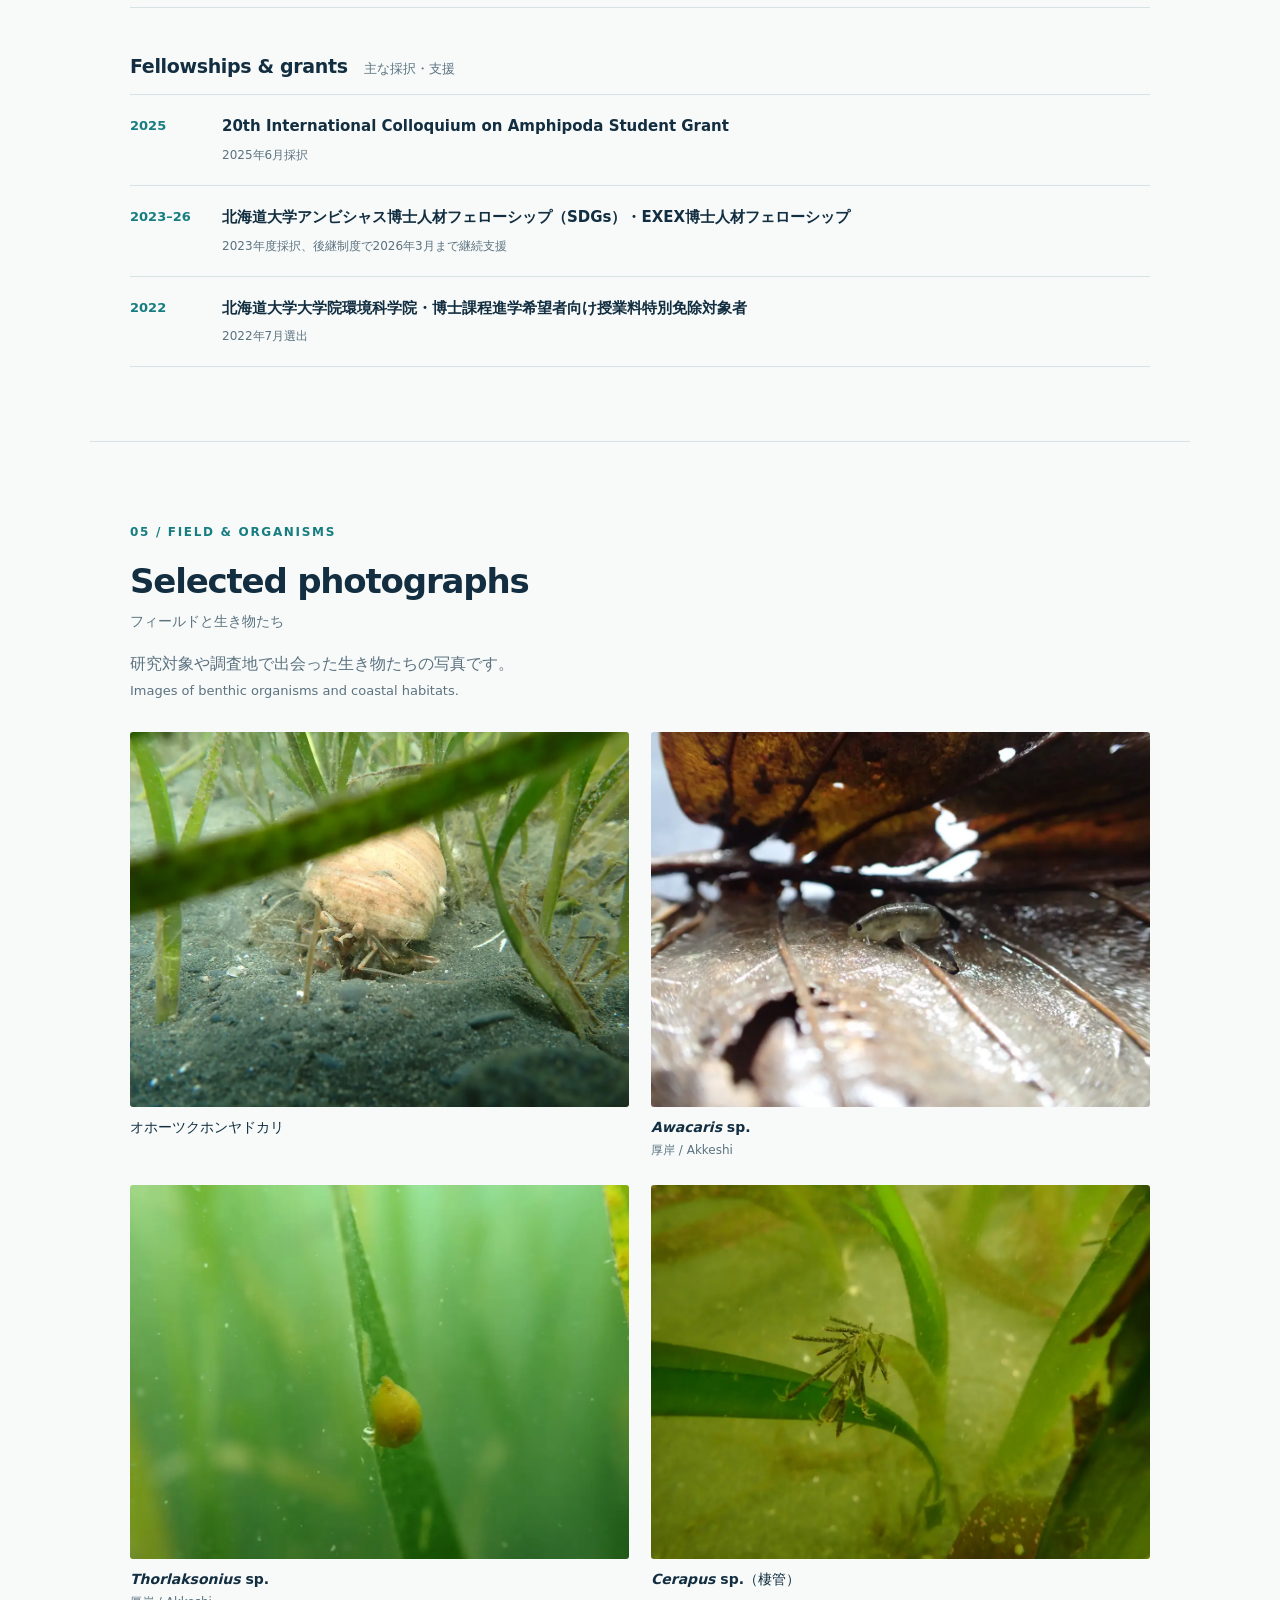
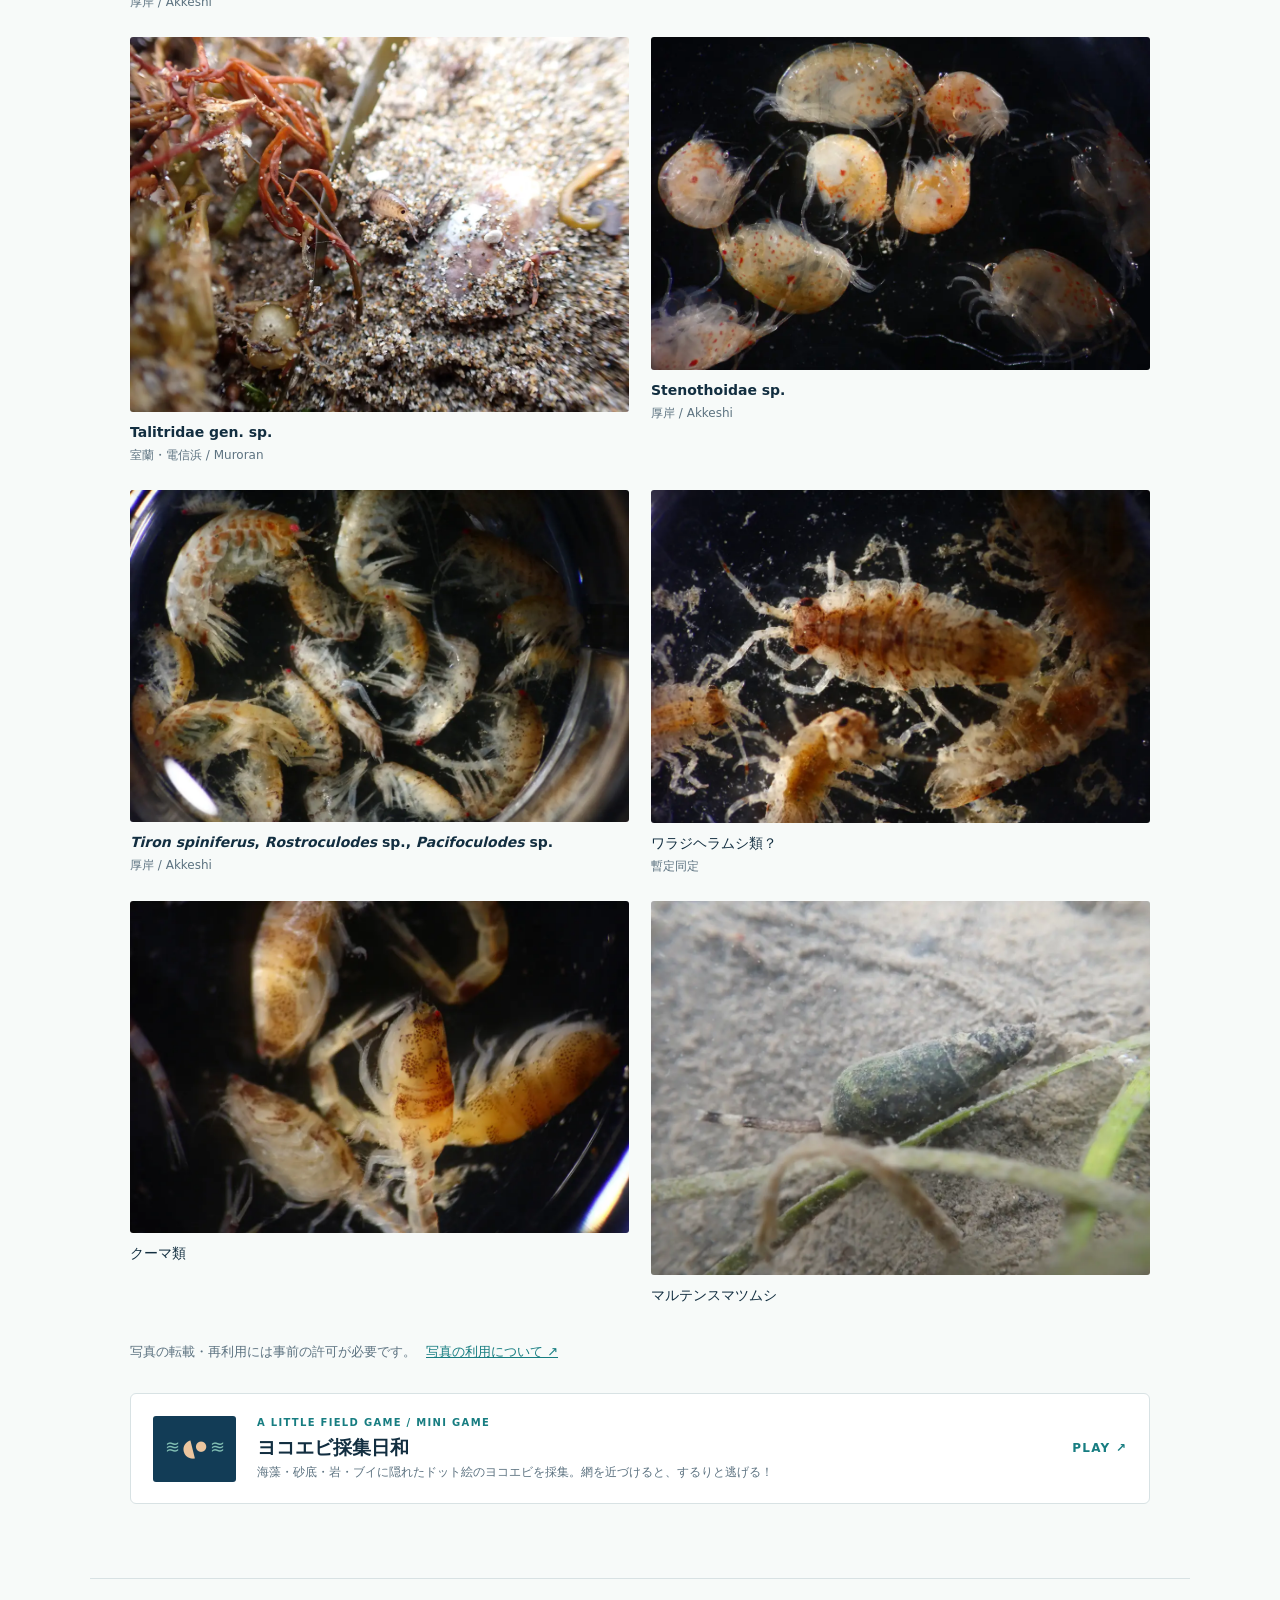
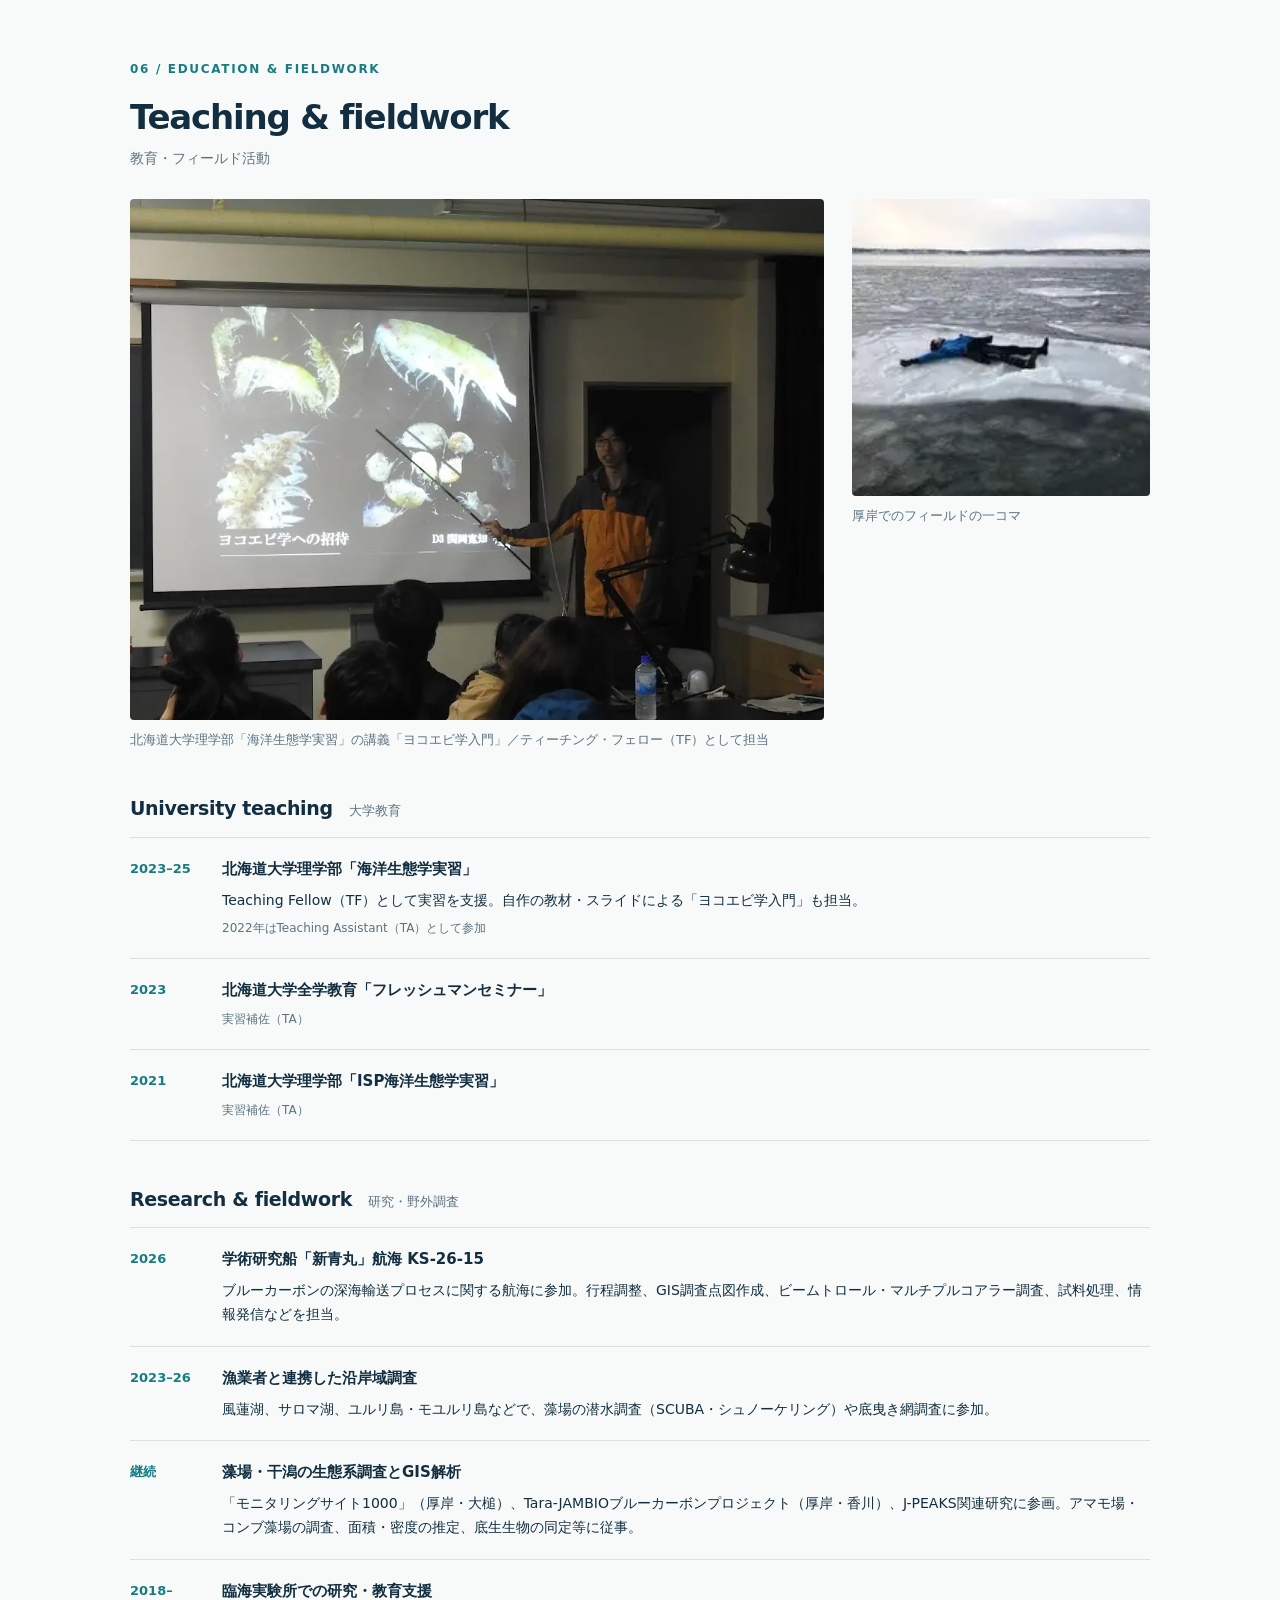
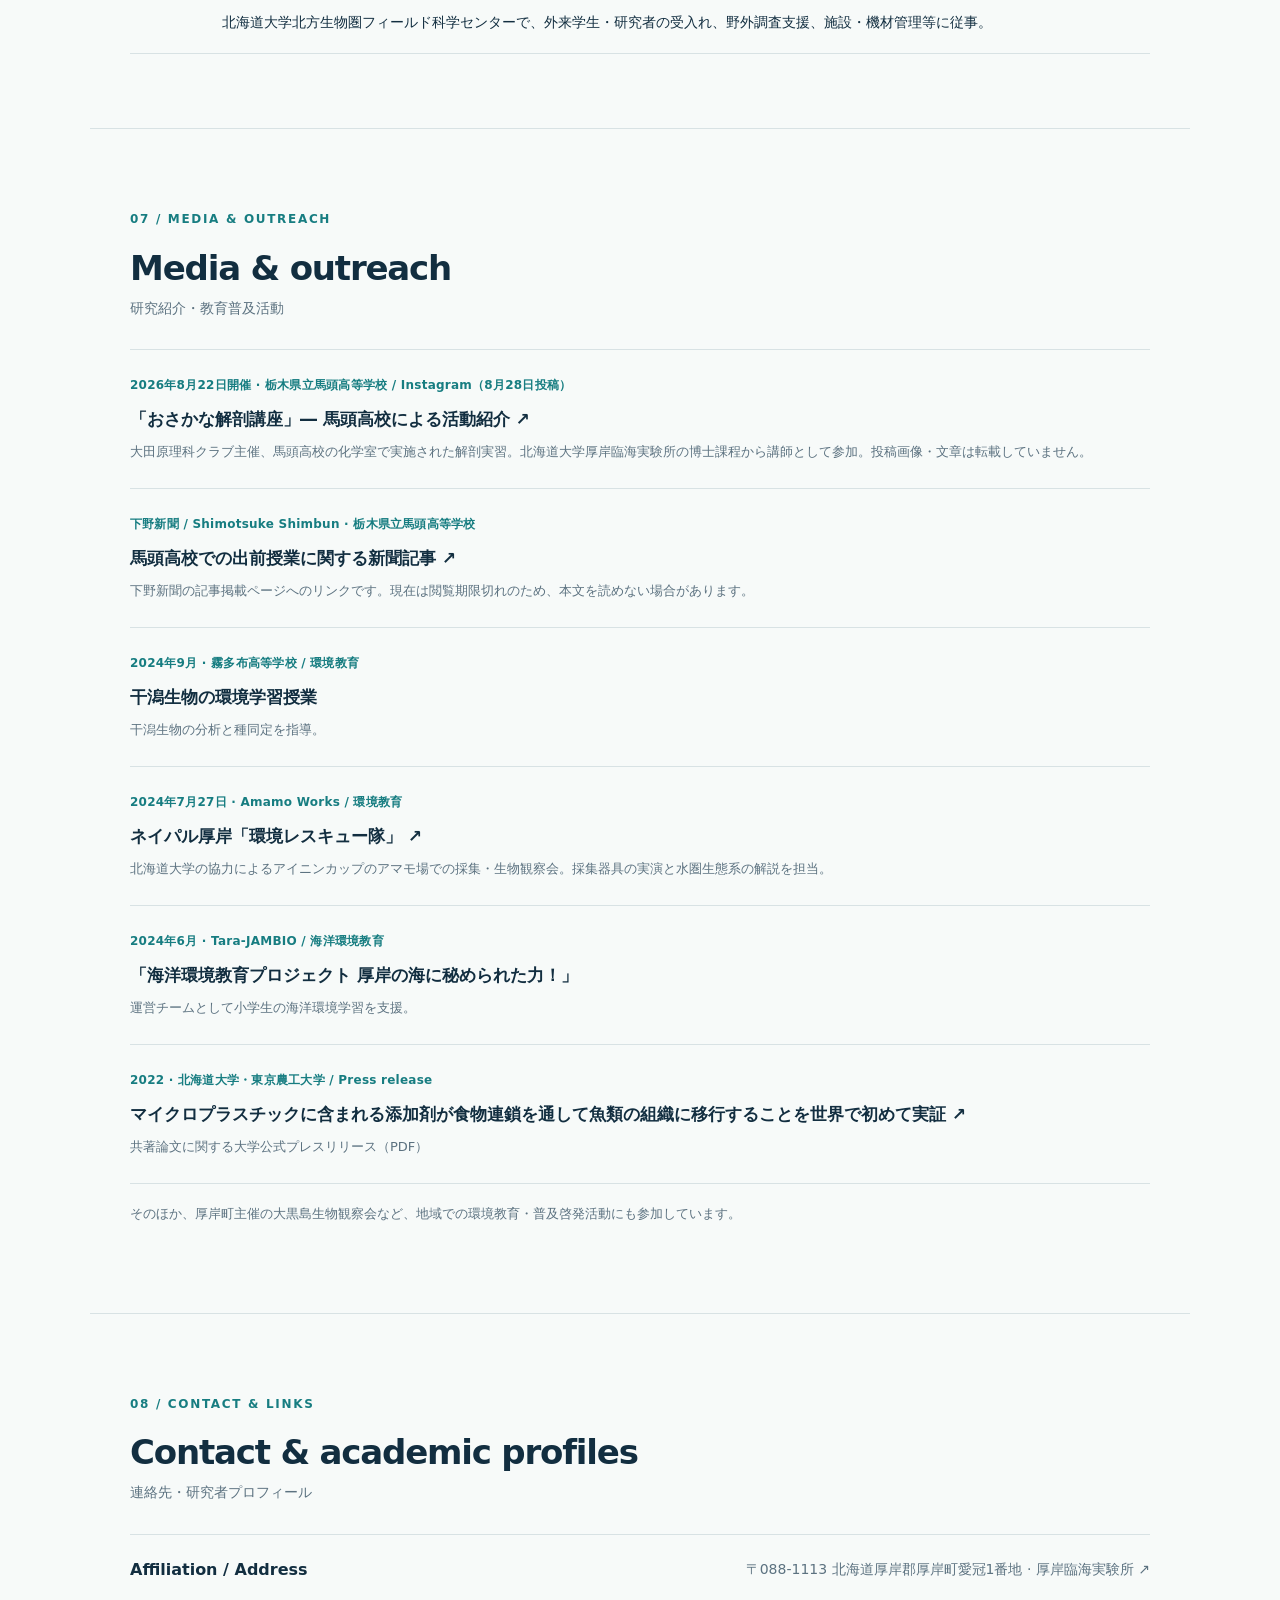
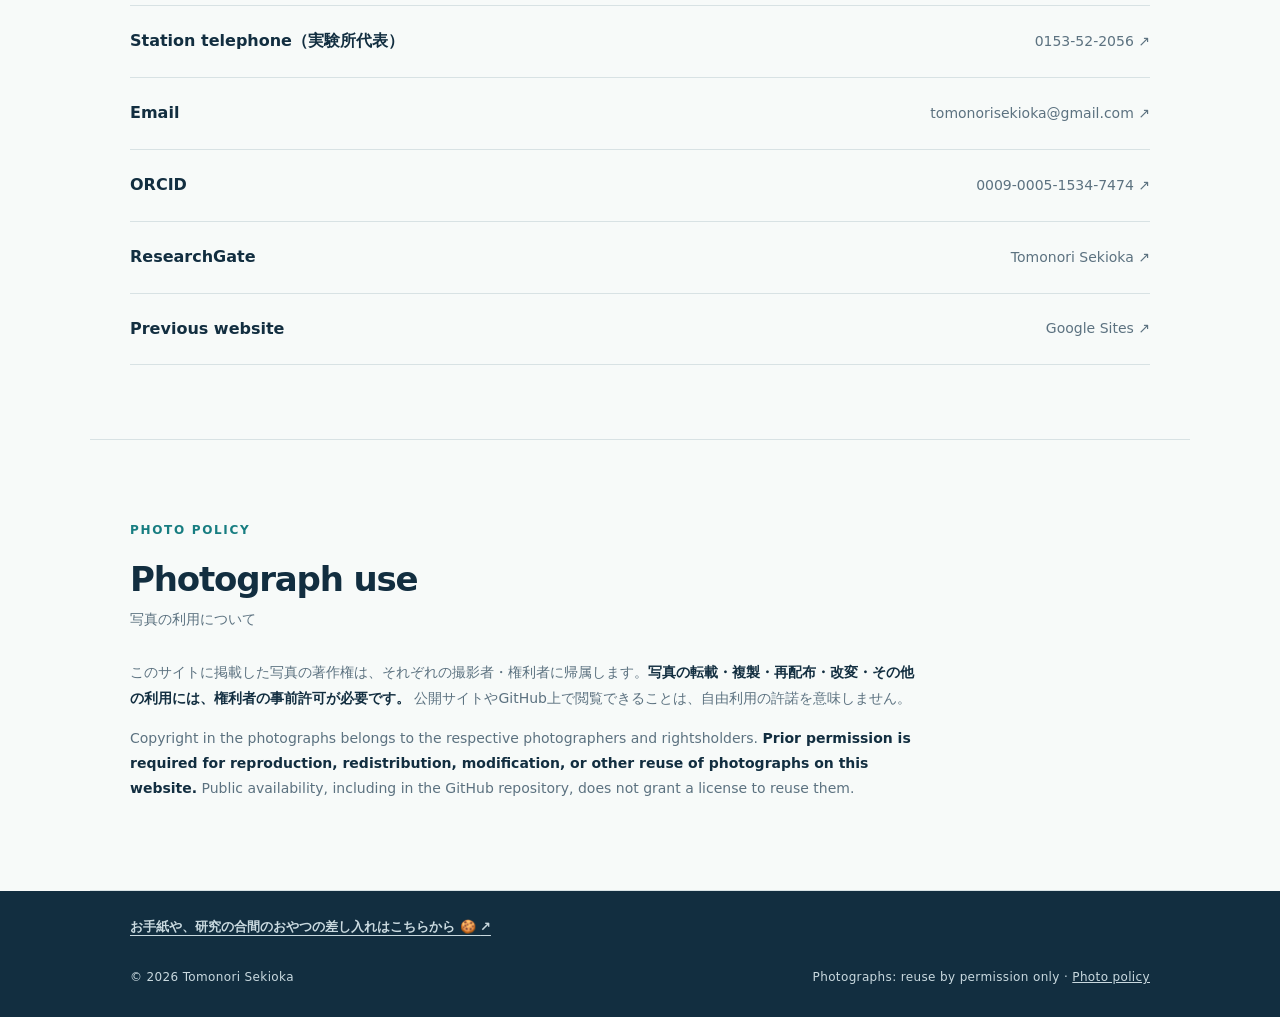
==== commit 741005cd: "Add custom fishing boat and pictogram icons to researcher site navigation" ====
--- a/index.html
+++ b/index.html
@@ -24,7 +24,7 @@
     } catch (e) { /* The system theme still works if storage is unavailable. */ }
   })();
   </script>
-  <link rel="stylesheet" href="style.css?v=20261020-ofuse">
+  <link rel="stylesheet" href="style.css?v=20261020-nav-icons1">
   <script type="application/ld+json">
   {
     "@context": "https://schema.org",
@@ -49,7 +49,15 @@
     <div class="wrap nav">
       <a class="wordmark" href="#home" aria-label="ホーム">TS<span class="dot">.</span></a>
       <nav aria-label="ページ内ナビゲーション">
-        <a href="#about">About</a><a href="#research">Research</a><a href="#publications">Publications</a><a href="#presentations">Talks</a><a href="#photographs">Photos</a><a href="game.html">Game</a><a href="#teaching">Teaching</a><a href="#outreach">Media</a><a href="#links">Contact</a>
+          <a href="#about"><svg class="nav-icon" viewBox="0 0 24 24" fill="none" stroke="currentColor" stroke-width="1.8" stroke-linecap="round" stroke-linejoin="round" aria-hidden="true"><circle cx="12" cy="8" r="3"/><path d="M5 20c.5-4.3 2.8-6 7-6s6.5 1.7 7 6"/></svg><span>About</span></a>
+          <a href="#research"><svg class="nav-icon" viewBox="0 0 24 24" fill="none" stroke="currentColor" stroke-width="1.8" stroke-linecap="round" stroke-linejoin="round" aria-hidden="true"><path d="M2.5 15h19l-3 5H6l-3.5-5Z"/><path d="M7 15V9h8l3 6"/><path d="M11 9V5h3"/><path d="M5 22c1.2-.8 2.4-.8 3.6 0s2.4.8 3.6 0 2.4-.8 3.6 0 2.4.8 3.6 0"/></svg><span>Research</span></a>
+          <a href="#publications"><svg class="nav-icon" viewBox="0 0 24 24" fill="none" stroke="currentColor" stroke-width="1.8" stroke-linecap="round" stroke-linejoin="round" aria-hidden="true"><path d="M12 6.5c-2.6-1.9-5.3-2.3-8-1.5v14c2.7-.8 5.4-.4 8 1.5V6.5Zm0 0c2.6-1.9 5.3-2.3 8-1.5v14c-2.7-.8-5.4-.4-8 1.5V6.5Z"/></svg><span>Publications</span></a>
+          <a href="#presentations"><svg class="nav-icon" viewBox="0 0 24 24" fill="none" stroke="currentColor" stroke-width="1.8" stroke-linecap="round" stroke-linejoin="round" aria-hidden="true"><rect x="3" y="4" width="18" height="12" rx="1"/><path d="m7.5 12 3-3 2.5 2 3.5-4M12 16v4m-4 0h8"/></svg><span>Talks</span></a>
+          <a href="#photographs"><svg class="nav-icon" viewBox="0 0 24 24" fill="none" stroke="currentColor" stroke-width="1.8" stroke-linecap="round" stroke-linejoin="round" aria-hidden="true"><path d="M3 8h4l2-3h6l2 3h4v12H3z"/><circle cx="12" cy="14" r="3"/><path d="M18 11h.01"/></svg><span>Photos</span></a>
+          <a href="game.html"><svg class="nav-icon" viewBox="0 0 24 24" fill="none" stroke="currentColor" stroke-width="1.8" stroke-linecap="round" stroke-linejoin="round" aria-hidden="true"><path d="M7 8.5h10c2.9 0 4 2 4.7 5.8.7 4.2-.7 5.8-3.1 4l-2.6-2H8l-2.6 2c-2.4 1.8-3.8.2-3.1-4C3 10.5 4.1 8.5 7 8.5Z"/><path d="M7.5 11.5v5m-2.5-2.5h5"/><circle cx="16" cy="12.5" r=".8" fill="currentColor" stroke="none"/><circle cx="18.5" cy="14.7" r=".8" fill="currentColor" stroke="none"/></svg><span>Game</span></a>
+          <a href="#teaching"><svg class="nav-icon" viewBox="0 0 24 24" fill="none" stroke="currentColor" stroke-width="1.8" stroke-linecap="round" stroke-linejoin="round" aria-hidden="true"><path d="m2 9 10-5 10 5-10 5L2 9Z"/><path d="M6 11.5v5c3.5 3 8.5 3 12 0v-5M22 9v8"/></svg><span>Teaching</span></a>
+          <a href="#outreach"><svg class="nav-icon" viewBox="0 0 24 24" fill="none" stroke="currentColor" stroke-width="1.8" stroke-linecap="round" stroke-linejoin="round" aria-hidden="true"><path d="M4 11h4l10-5v12L8 13H4z"/><path d="m8 13 2 6h3l-2-5M20 9c1 .8 1.5 1.8 1.5 3s-.5 2.2-1.5 3"/></svg><span>Media</span></a>
+          <a href="#links"><svg class="nav-icon" viewBox="0 0 24 24" fill="none" stroke="currentColor" stroke-width="1.8" stroke-linecap="round" stroke-linejoin="round" aria-hidden="true"><rect x="3" y="6" width="18" height="13" rx="2"/><path d="m4 8 8 6 8-6"/></svg><span>Contact</span></a>
       </nav>
       <details class="theme-menu" id="theme-menu">
         <summary aria-label="表示テーマを選択" title="表示テーマを選択"><span class="theme-glyph" aria-hidden="true">◐</span><span id="theme-current">Auto</span><span class="theme-chevron" aria-hidden="true">⌄</span></summary>
--- a/style.css
+++ b/style.css
@@ -78,3 +78,10 @@
 .footer-support a:hover{color:#fff}
 .footer-support>span{opacity:.88}
 .footer-support+.footer-inner{min-height:78px}
+
+/* Small, single-stroke pictograms beside the header navigation labels. */
+.site-header .nav nav{align-items:center;gap:10px 13px}
+.site-header .nav nav a{display:inline-flex;align-items:center;gap:5px;white-space:nowrap;line-height:1.5}
+.site-header .nav-icon{display:block;width:16px;height:16px;flex:none}
+@media(max-width:820px){.site-header .nav nav{gap:9px 12px}}
+@media(max-width:640px){.site-header .nav nav{gap:8px 10px}.site-header .nav-icon{width:14px;height:14px}}
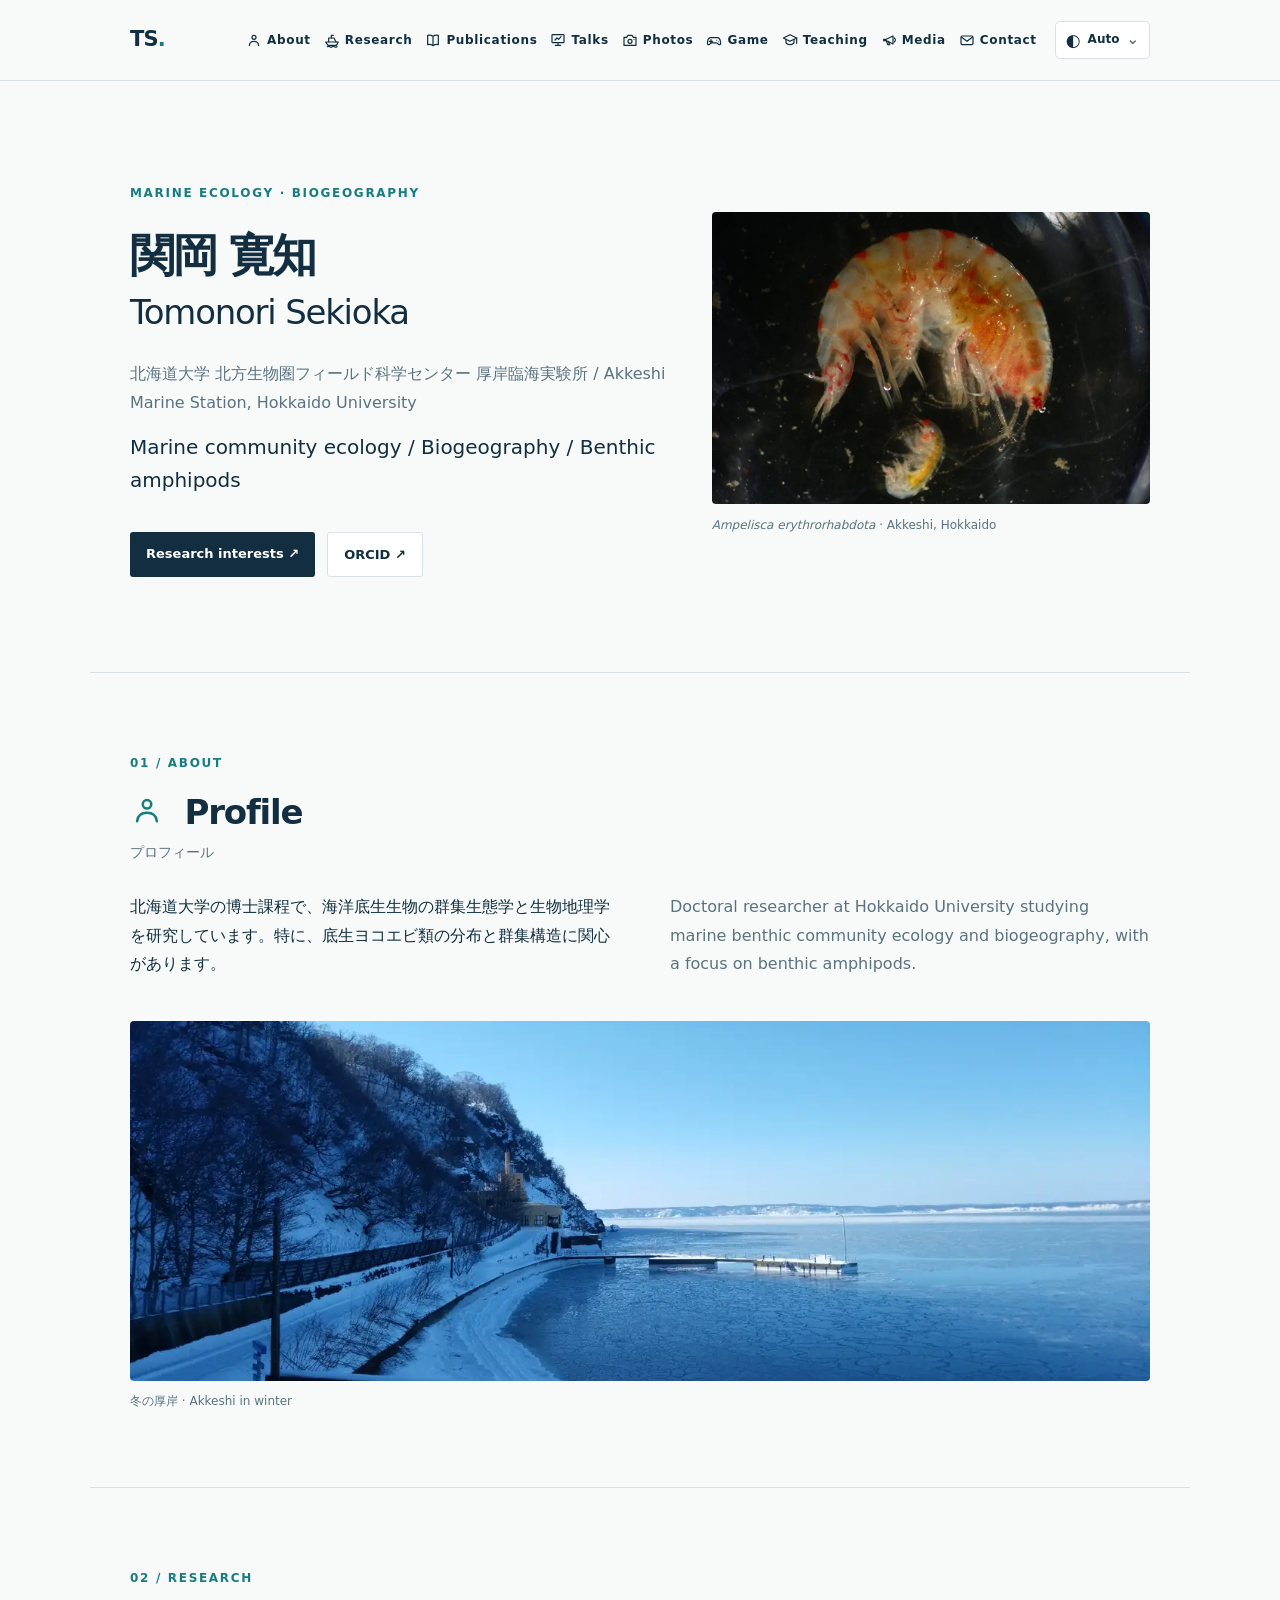
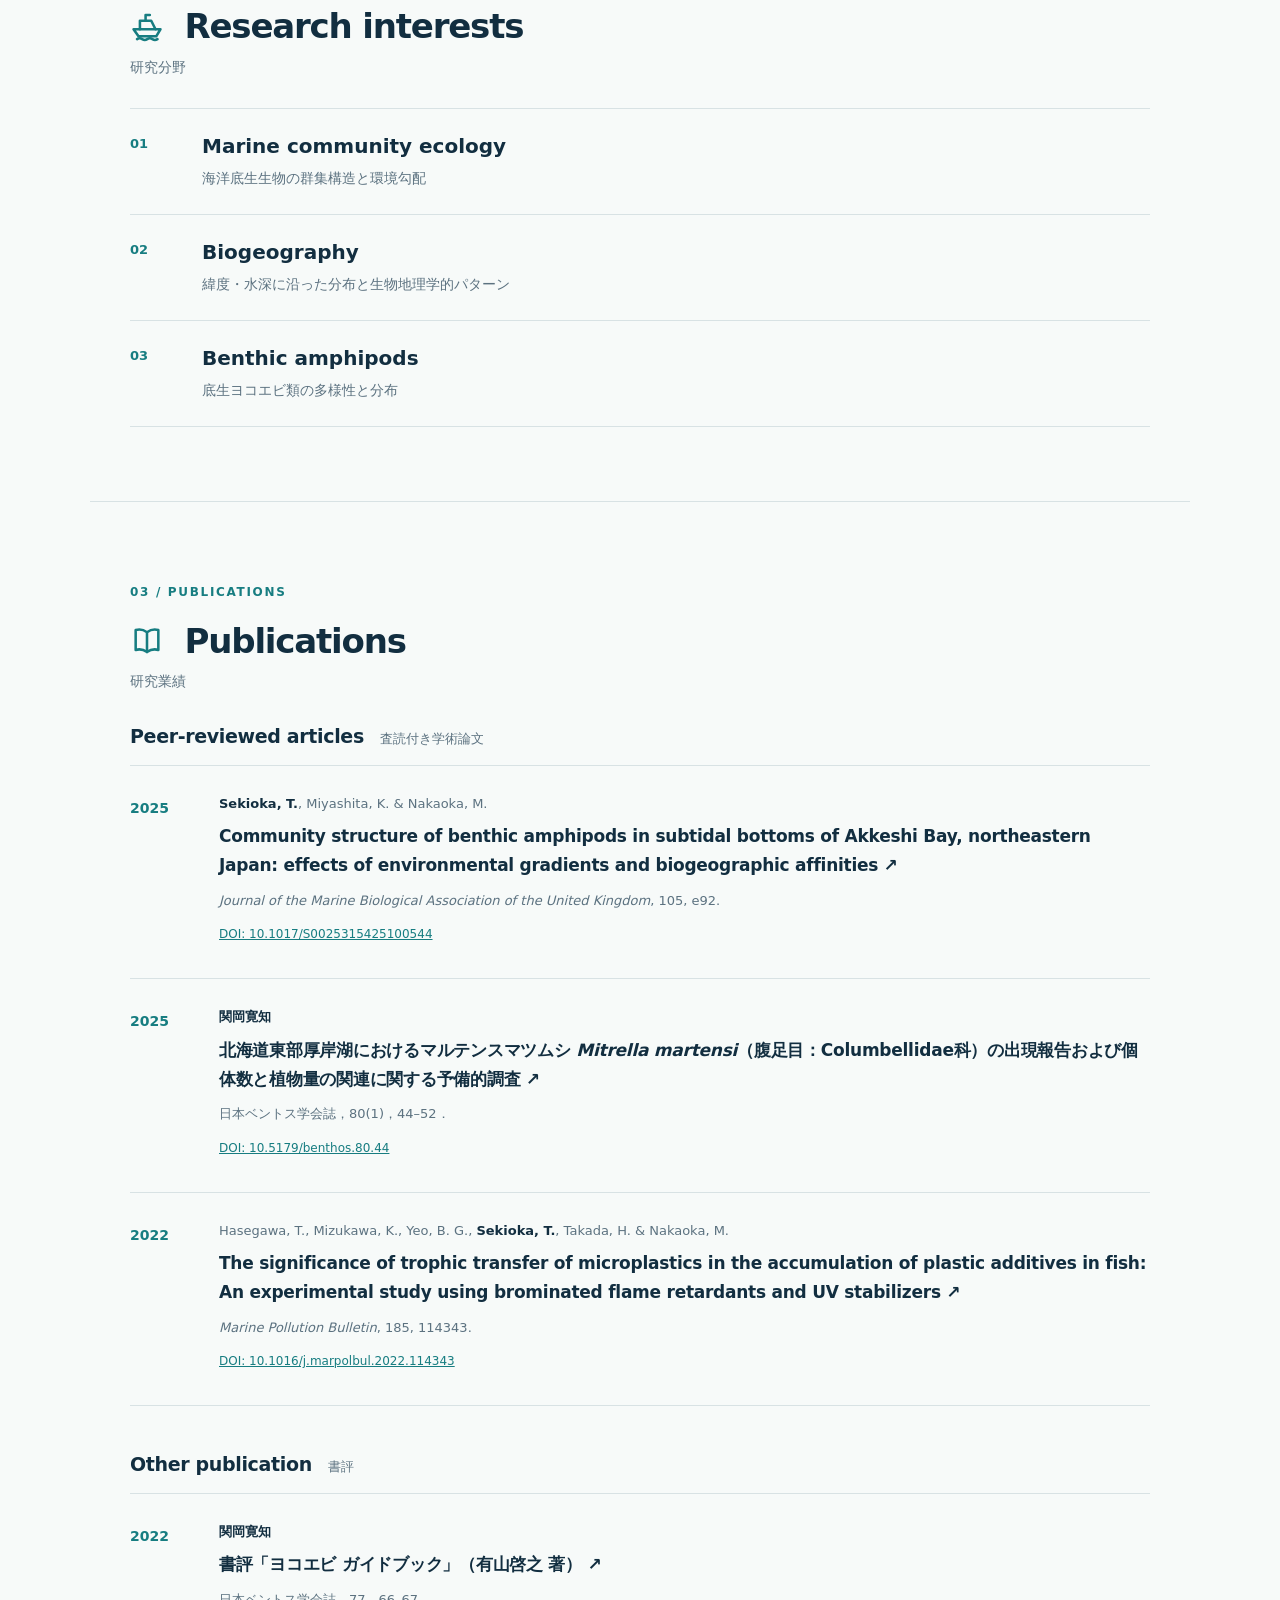
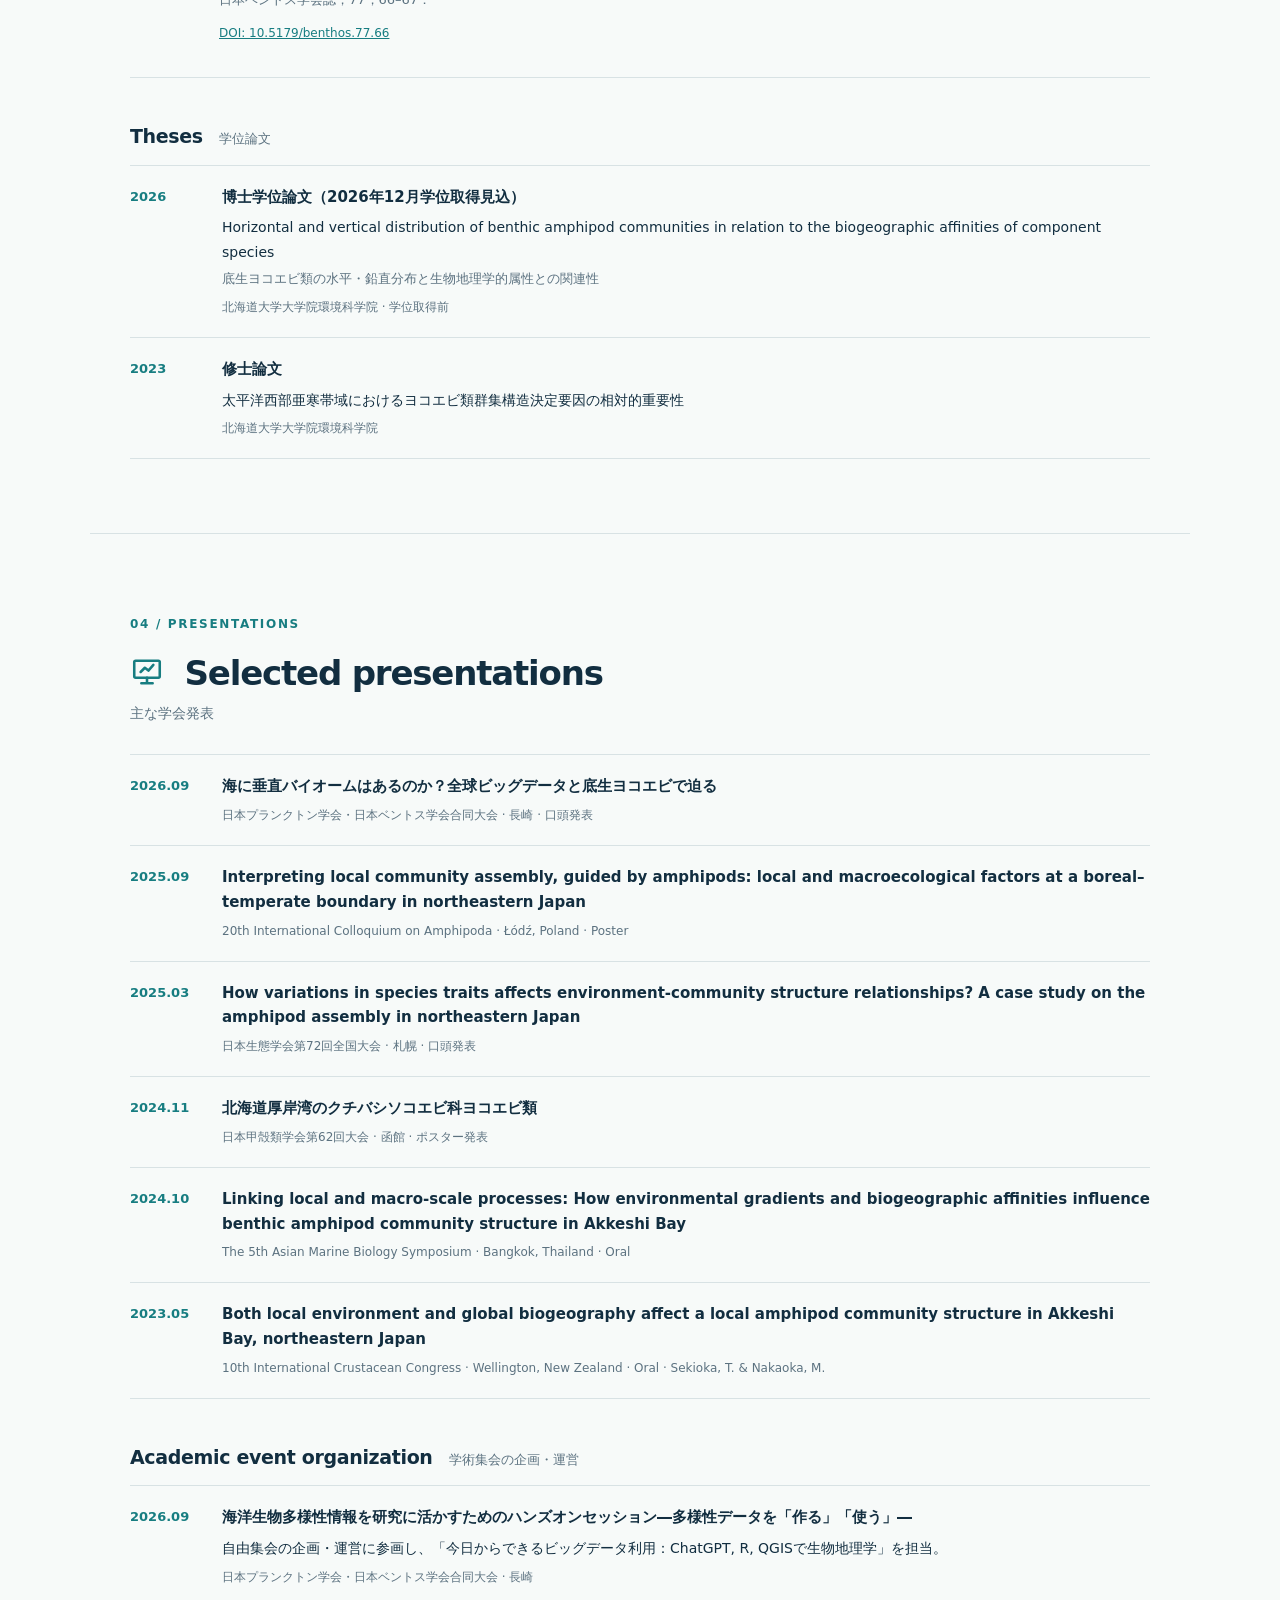
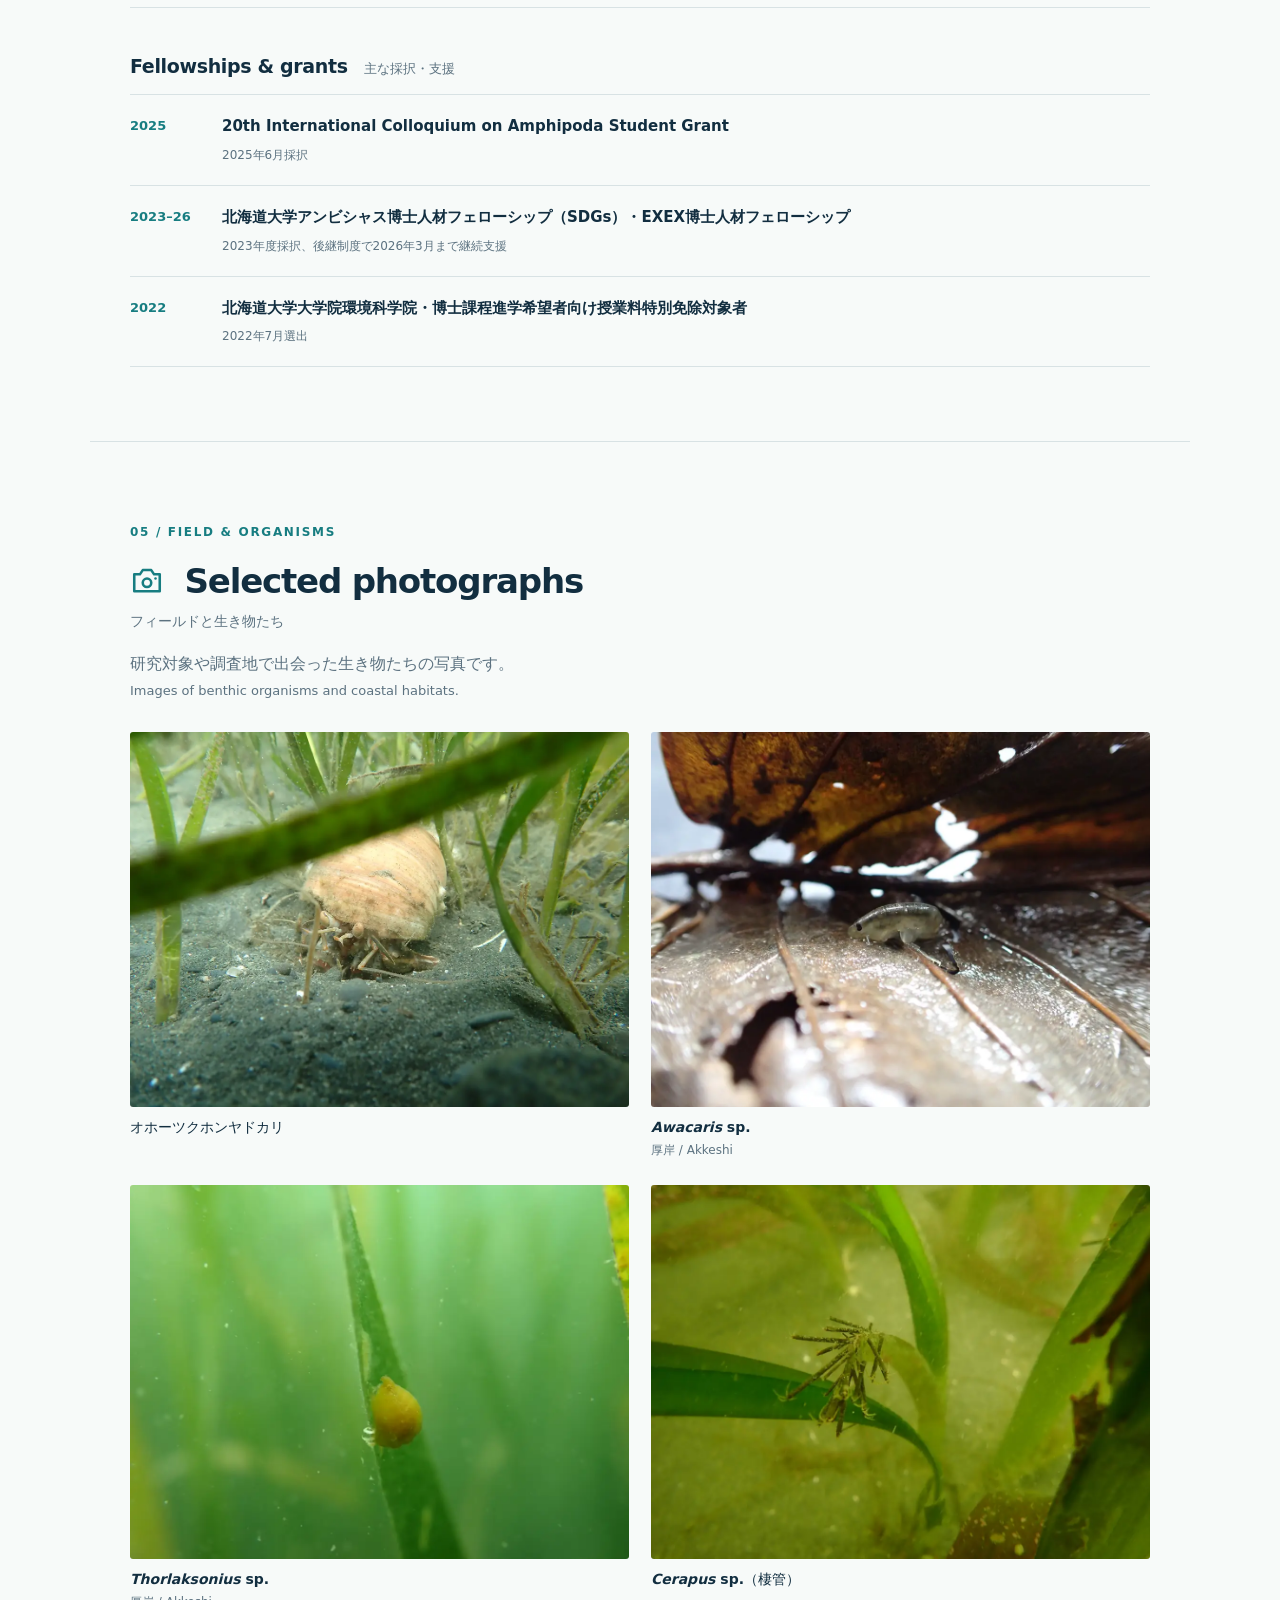
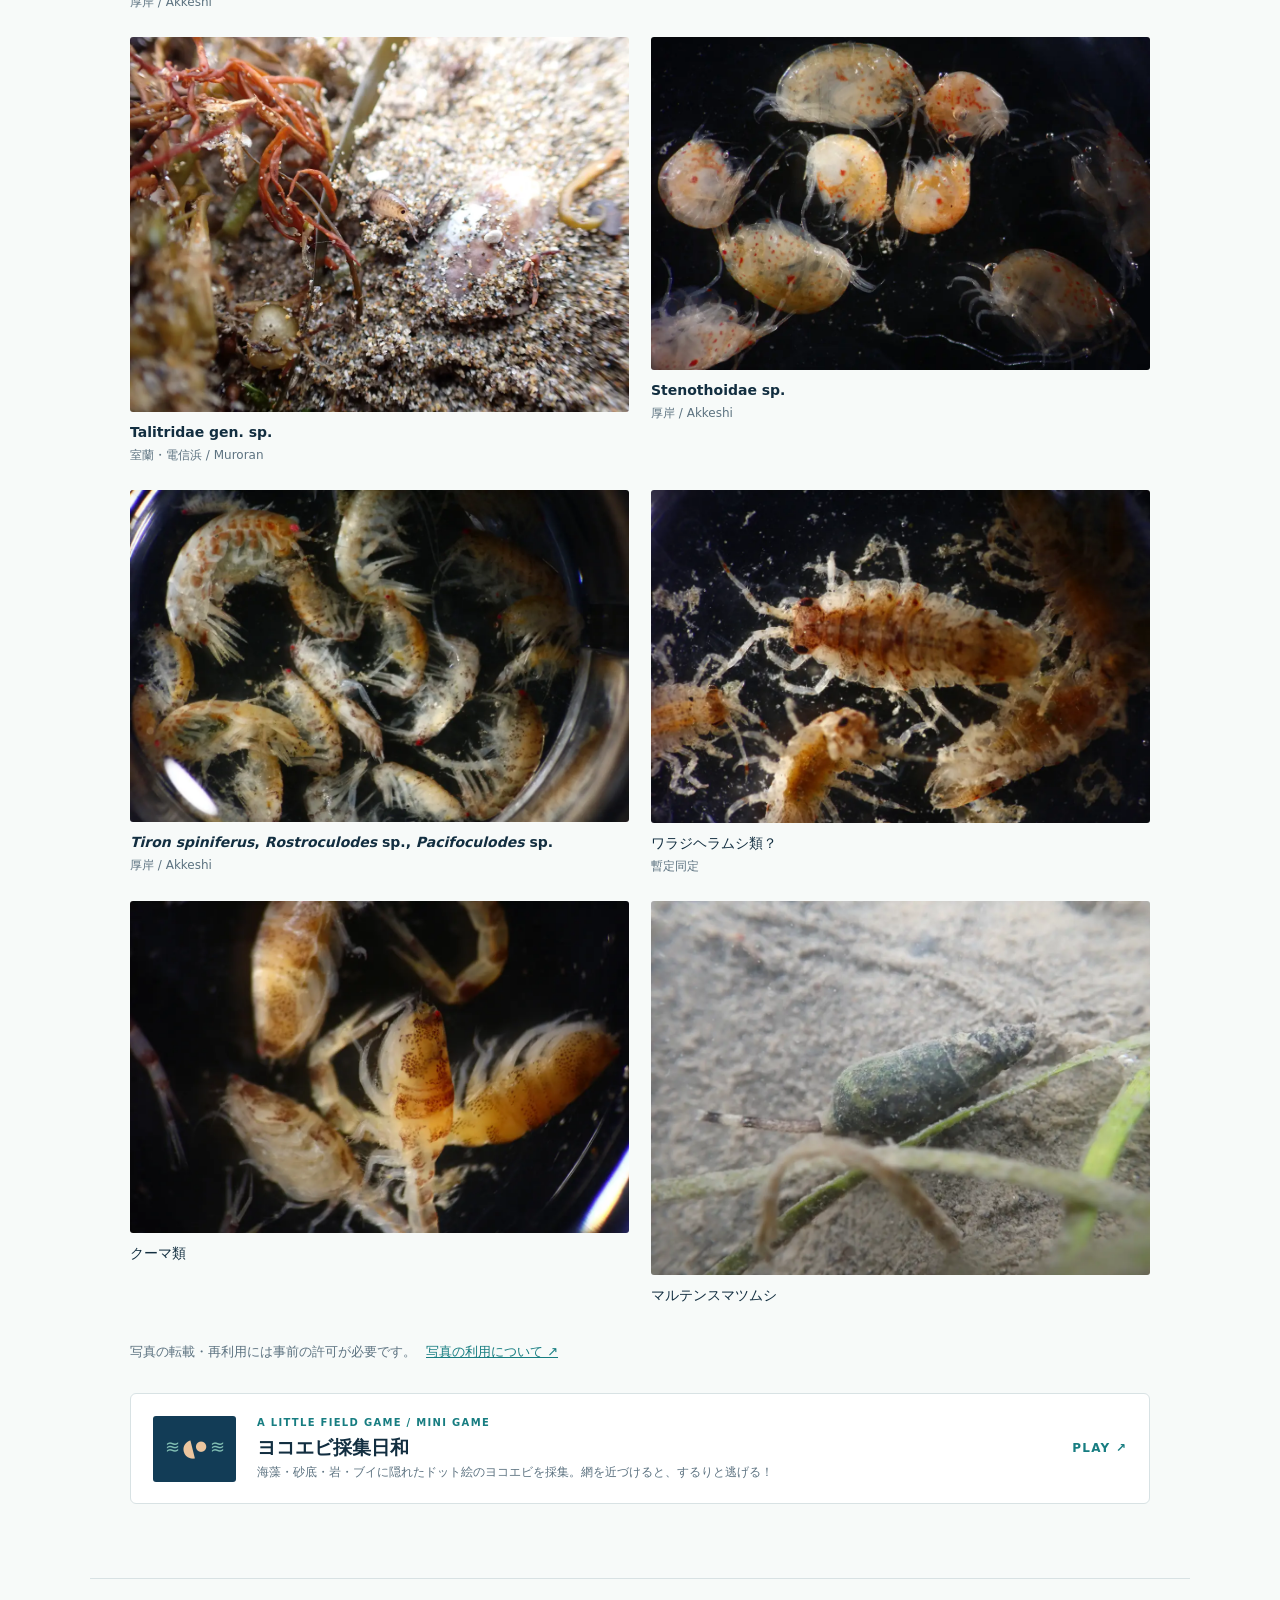
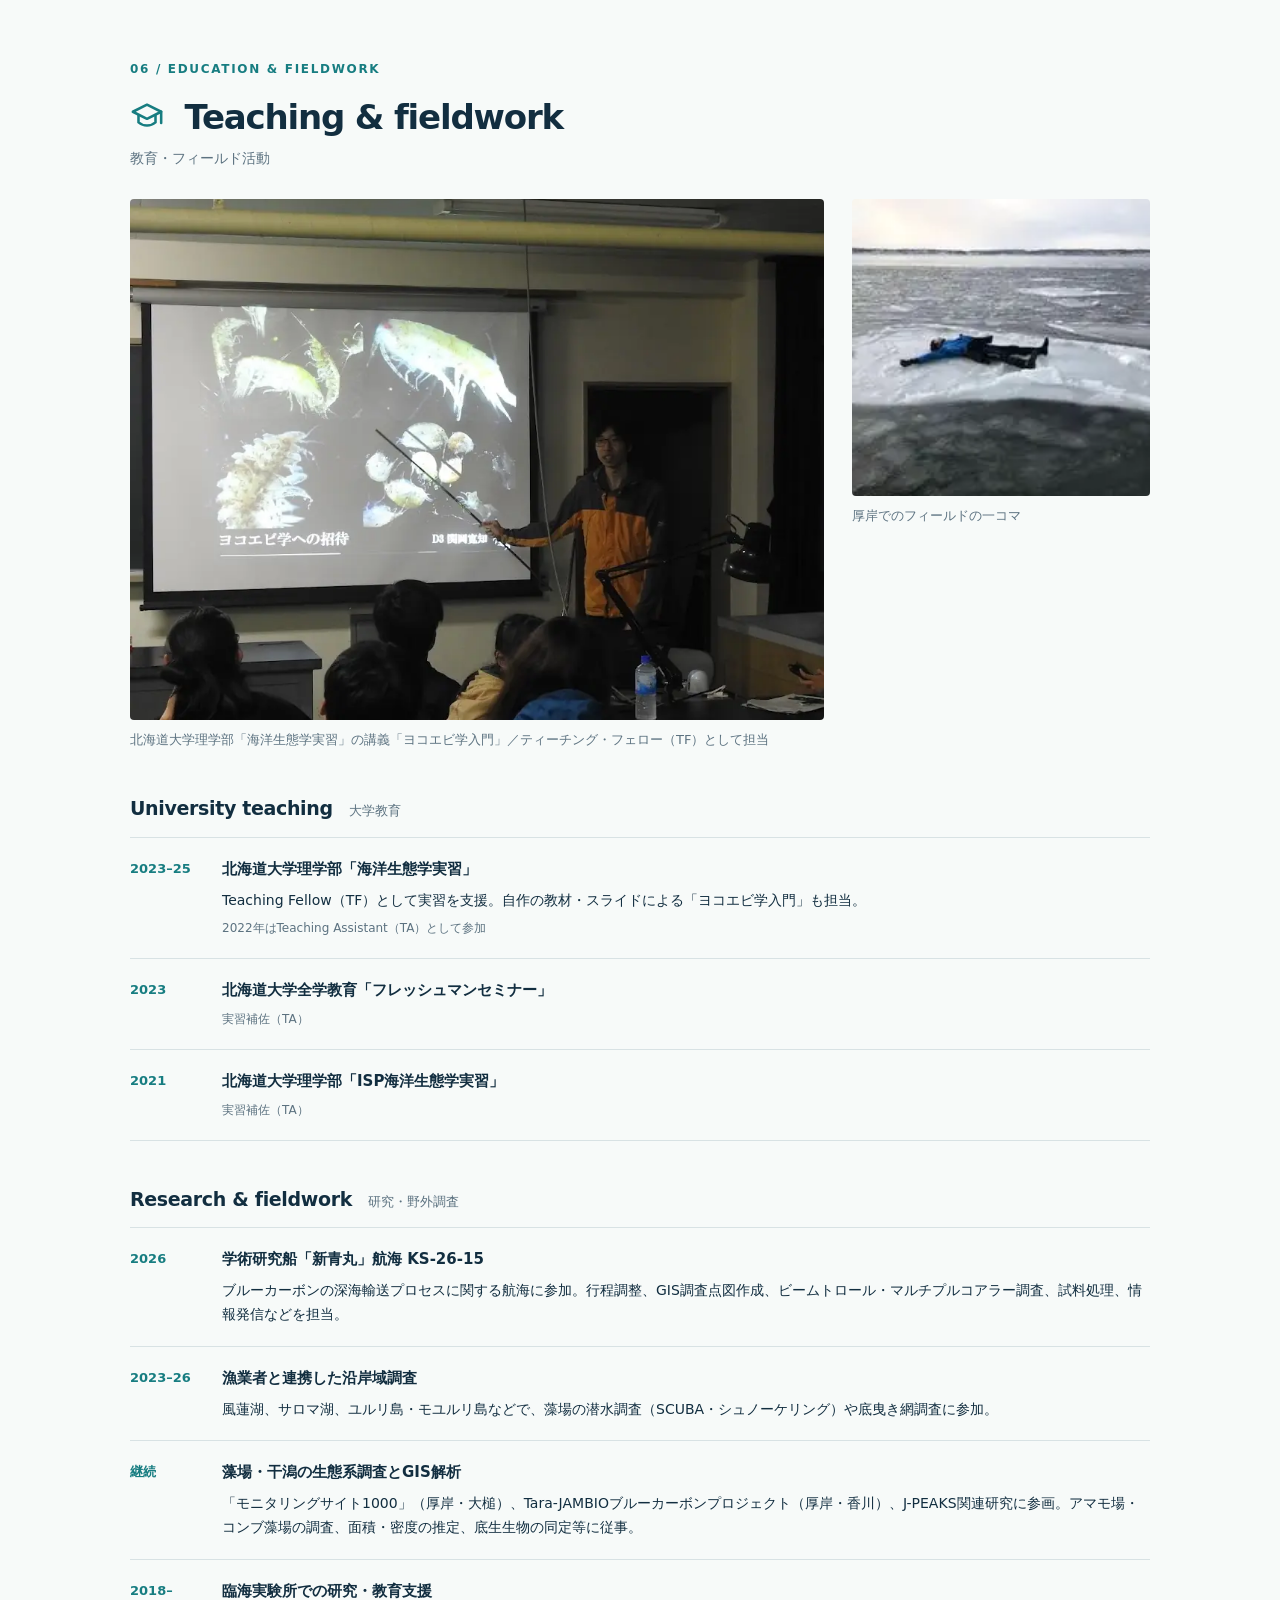
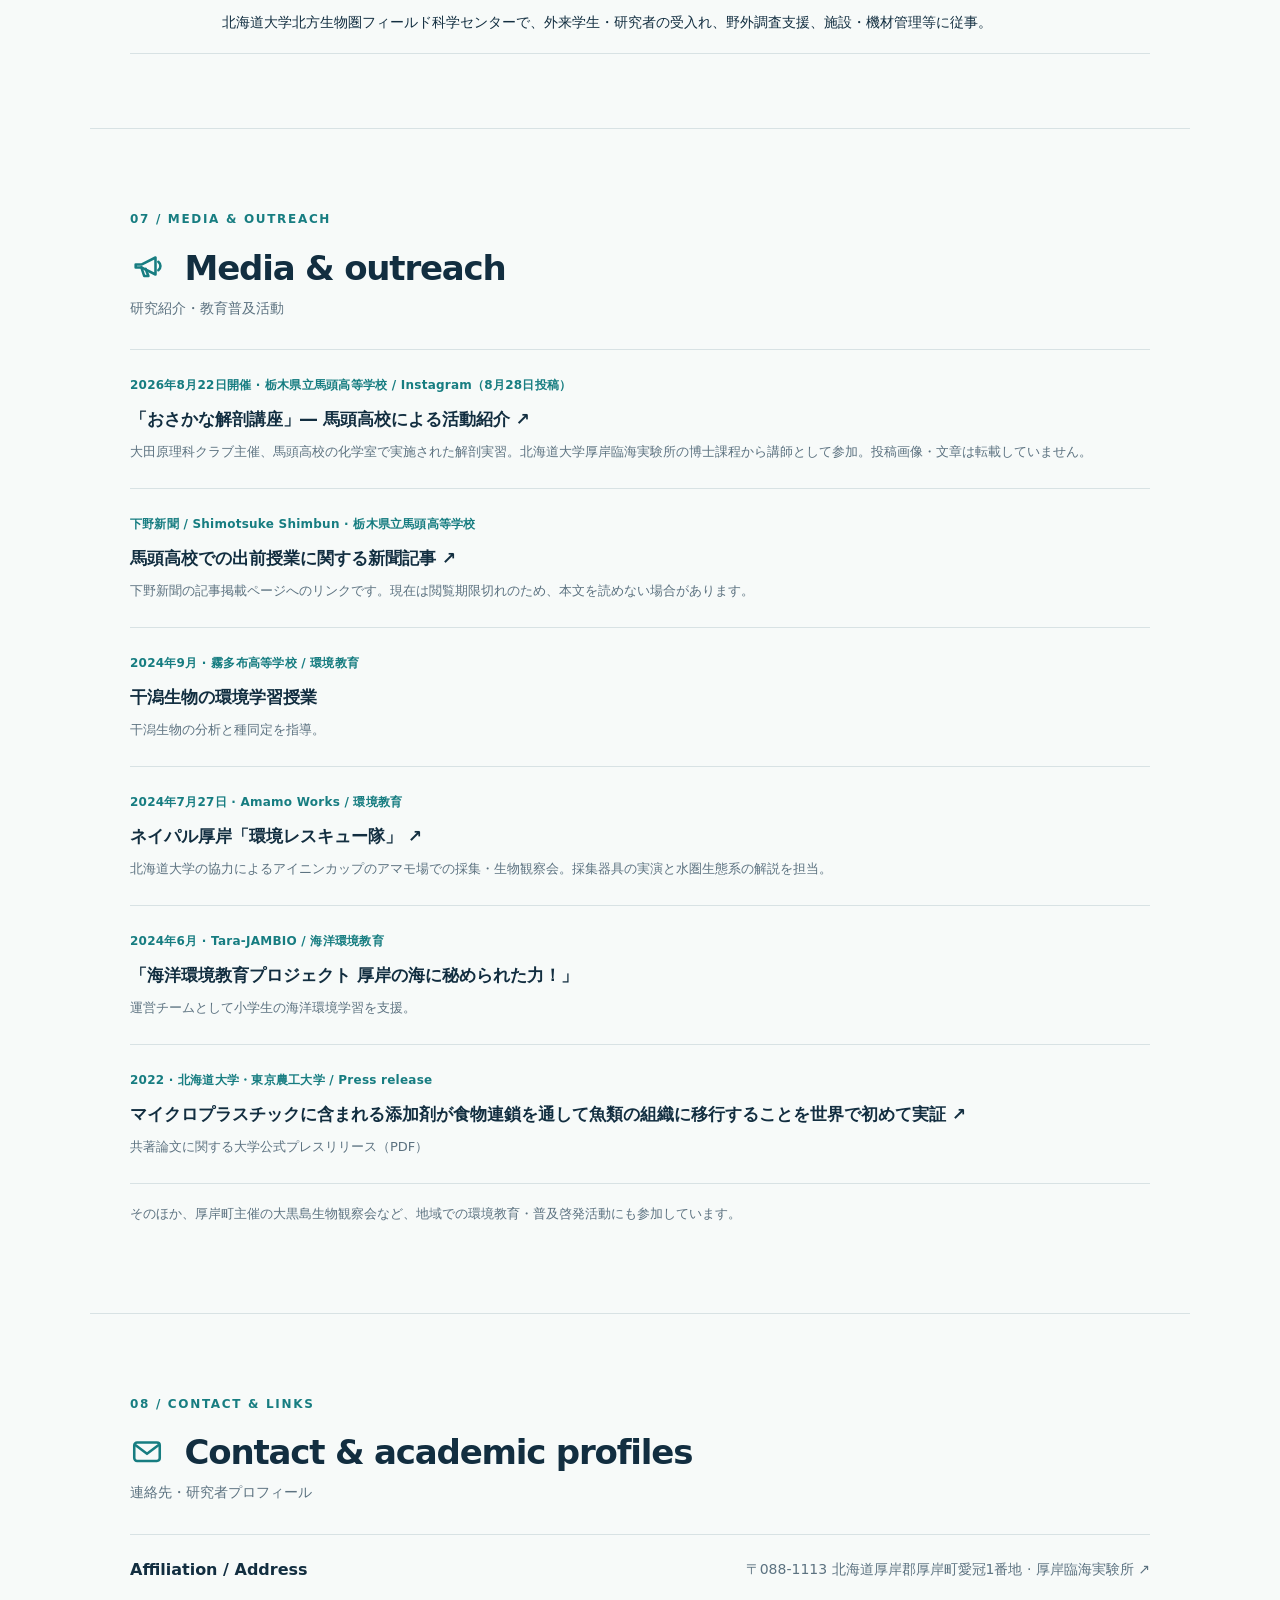
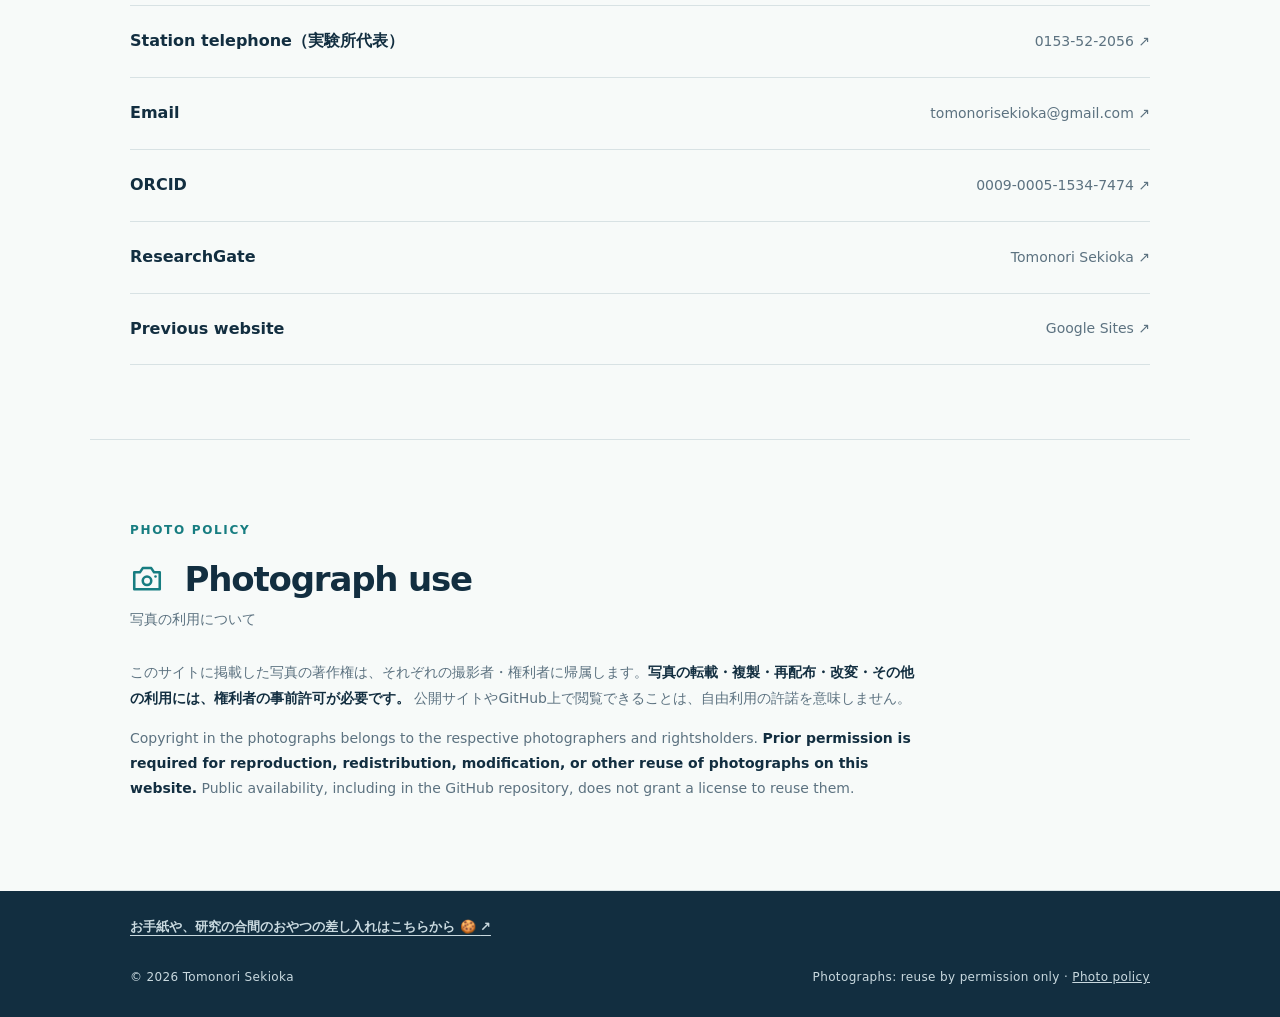
==== commit 592c8b2c: "Repeat matching navigation pictograms in every main section heading" ====
--- a/index.html
+++ b/index.html
@@ -24,7 +24,7 @@
     } catch (e) { /* The system theme still works if storage is unavailable. */ }
   })();
   </script>
-  <link rel="stylesheet" href="style.css?v=20261020-nav-icons1">
+  <link rel="stylesheet" href="style.css?v=20261020-heading-icons1">
   <script type="application/ld+json">
   {
     "@context": "https://schema.org",
@@ -86,7 +86,7 @@
     <div class="rule wrap" aria-hidden="true"></div>
     <section class="section wrap" id="about">
       <p class="section-number">01 / ABOUT</p>
-      <h2>Profile <span>プロフィール</span></h2>
+      <h2><svg class="heading-icon" viewBox="0 0 24 24" fill="none" stroke="currentColor" stroke-width="1.8" stroke-linecap="round" stroke-linejoin="round" aria-hidden="true"><circle cx="12" cy="8" r="3"/><path d="M5 20c.5-4.3 2.8-6 7-6s6.5 1.7 7 6"/></svg> Profile <span>プロフィール</span></h2>
       <div class="body-grid">
         <p>北海道大学の博士課程で、海洋底生生物の群集生態学と生物地理学を研究しています。特に、底生ヨコエビ類の分布と群集構造に関心があります。</p>
         <p lang="en">Doctoral researcher at Hokkaido University studying marine benthic community ecology and biogeography, with a focus on benthic amphipods.</p>
@@ -98,7 +98,7 @@
     </section>
     <section class="section wrap" id="research">
       <p class="section-number">02 / RESEARCH</p>
-      <h2>Research interests <span>研究分野</span></h2>
+      <h2><svg class="heading-icon" viewBox="0 0 24 24" fill="none" stroke="currentColor" stroke-width="1.8" stroke-linecap="round" stroke-linejoin="round" aria-hidden="true"><path d="M2.5 15h19l-3 5H6l-3.5-5Z"/><path d="M7 15V9h8l3 6"/><path d="M11 9V5h3"/><path d="M5 22c1.2-.8 2.4-.8 3.6 0s2.4.8 3.6 0 2.4-.8 3.6 0 2.4.8 3.6 0"/></svg> Research interests <span>研究分野</span></h2>
       <div class="topic-list">
         <article class="topic"><span class="topic-index">01</span><div><h3>Marine community ecology</h3><p>海洋底生生物の群集構造と環境勾配</p></div></article>
         <article class="topic"><span class="topic-index">02</span><div><h3>Biogeography</h3><p>緯度・水深に沿った分布と生物地理学的パターン</p></div></article>
@@ -107,7 +107,7 @@
     </section>
     <section class="section wrap" id="publications">
       <p class="section-number">03 / PUBLICATIONS</p>
-      <h2>Publications <span>研究業績</span></h2>
+      <h2><svg class="heading-icon" viewBox="0 0 24 24" fill="none" stroke="currentColor" stroke-width="1.8" stroke-linecap="round" stroke-linejoin="round" aria-hidden="true"><path d="M12 6.5c-2.6-1.9-5.3-2.3-8-1.5v14c2.7-.8 5.4-.4 8 1.5V6.5Zm0 0c2.6-1.9 5.3-2.3 8-1.5v14c-2.7-.8-5.4-.4-8 1.5V6.5Z"/></svg> Publications <span>研究業績</span></h2>
       <h3 class="subsection-heading">Peer-reviewed articles <span>査読付き学術論文</span></h3>
       <div class="pub-list">
         <article class="pub-item">
@@ -158,7 +158,7 @@
     </section>
     <section class="section wrap" id="presentations">
       <p class="section-number">04 / PRESENTATIONS</p>
-      <h2>Selected presentations <span>主な学会発表</span></h2>
+      <h2><svg class="heading-icon" viewBox="0 0 24 24" fill="none" stroke="currentColor" stroke-width="1.8" stroke-linecap="round" stroke-linejoin="round" aria-hidden="true"><rect x="3" y="4" width="18" height="12" rx="1"/><path d="m7.5 12 3-3 2.5 2 3.5-4M12 16v4m-4 0h8"/></svg> Selected presentations <span>主な学会発表</span></h2>
       <div class="record-list">
         <article class="record-item"><span class="record-year">2026.09</span><div><strong>海に垂直バイオームはあるのか？全球ビッグデータと底生ヨコエビで迫る</strong><p class="record-note">日本プランクトン学会・日本ベントス学会合同大会 · 長崎 · 口頭発表</p></div></article>
         <article class="record-item"><span class="record-year">2025.09</span><div><strong lang="en">Interpreting local community assembly, guided by amphipods: local and macroecological factors at a boreal–temperate boundary in northeastern Japan</strong><p class="record-note">20th International Colloquium on Amphipoda · Łódź, Poland · Poster</p></div></article>
@@ -180,7 +180,7 @@
     </section>
     <section class="section wrap" id="photographs">
       <p class="section-number">05 / FIELD &amp; ORGANISMS</p>
-      <h2>Selected photographs <span>フィールドと生き物たち</span></h2>
+      <h2><svg class="heading-icon" viewBox="0 0 24 24" fill="none" stroke="currentColor" stroke-width="1.8" stroke-linecap="round" stroke-linejoin="round" aria-hidden="true"><path d="M3 8h4l2-3h6l2 3h4v12H3z"/><circle cx="12" cy="14" r="3"/><path d="M18 11h.01"/></svg> Selected photographs <span>フィールドと生き物たち</span></h2>
       <p class="section-intro">研究対象や調査地で出会った生き物たちの写真です。<span lang="en">Images of benthic organisms and coastal habitats.</span></p>
       <div class="photo-grid">
         <figure class="photo-card"><img src="assets/01-hermit-crab.webp" alt="アマモ場の砂地にいるオホーツクホンヤドカリ" width="1150" loading="lazy" decoding="async"><figcaption>オホーツクホンヤドカリ</figcaption></figure>
@@ -203,7 +203,7 @@
     </section>
     <section class="section wrap" id="teaching">
       <p class="section-number">06 / EDUCATION &amp; FIELDWORK</p>
-      <h2>Teaching &amp; fieldwork <span>教育・フィールド活動</span></h2>
+      <h2><svg class="heading-icon" viewBox="0 0 24 24" fill="none" stroke="currentColor" stroke-width="1.8" stroke-linecap="round" stroke-linejoin="round" aria-hidden="true"><path d="m2 9 10-5 10 5-10 5L2 9Z"/><path d="M6 11.5v5c3.5 3 8.5 3 12 0v-5M22 9v8"/></svg> Teaching &amp; fieldwork <span>教育・フィールド活動</span></h2>
       <div class="activity-grid">
         <figure class="activity-card teaching-image"><img src="assets/06-teaching.webp" alt="北海道大学理学部の海洋生態学実習でヨコエビ学入門を講義する様子" width="930" loading="lazy" decoding="async"><figcaption>北海道大学理学部「海洋生態学実習」の講義「ヨコエビ学入門」／ティーチング・フェロー（TF）として担当</figcaption></figure>
         <figure class="activity-card winter-image"><img src="assets/05-fieldwork-ice.webp" alt="厚岸の氷の上に横たわる本人" width="200" loading="lazy" decoding="async"><figcaption>厚岸でのフィールドの一コマ</figcaption></figure>
@@ -225,7 +225,7 @@
     </section>
     <section class="section wrap" id="outreach">
       <p class="section-number">07 / MEDIA &amp; OUTREACH</p>
-      <h2>Media &amp; outreach <span>研究紹介・教育普及活動</span></h2>
+      <h2><svg class="heading-icon" viewBox="0 0 24 24" fill="none" stroke="currentColor" stroke-width="1.8" stroke-linecap="round" stroke-linejoin="round" aria-hidden="true"><path d="M4 11h4l10-5v12L8 13H4z"/><path d="m8 13 2 6h3l-2-5M20 9c1 .8 1.5 1.8 1.5 3s-.5 2.2-1.5 3"/></svg> Media &amp; outreach <span>研究紹介・教育普及活動</span></h2>
       <div class="coverage-list">
         <article class="coverage-item">
           <p class="coverage-meta">2026年8月22日開催 · 栃木県立馬頭高等学校 / Instagram（8月28日投稿）</p>
@@ -251,7 +251,7 @@
     </section>
     <section class="section wrap" id="links">
       <p class="section-number">08 / CONTACT &amp; LINKS</p>
-      <h2>Contact &amp; academic profiles <span>連絡先・研究者プロフィール</span></h2>
+      <h2><svg class="heading-icon" viewBox="0 0 24 24" fill="none" stroke="currentColor" stroke-width="1.8" stroke-linecap="round" stroke-linejoin="round" aria-hidden="true"><rect x="3" y="6" width="18" height="13" rx="2"/><path d="m4 8 8 6 8-6"/></svg> Contact &amp; academic profiles <span>連絡先・研究者プロフィール</span></h2>
       <div class="link-list">
         <a href="https://www.fsc.hokudai.ac.jp/akkeshi/" target="_blank" rel="noopener noreferrer"><span>Affiliation / Address</span><span>〒088-1113 北海道厚岸郡厚岸町愛冠1番地 · 厚岸臨海実験所 ↗</span></a>
         <a href="tel:+81153522056"><span>Station telephone（実験所代表）</span><span>0153-52-2056 ↗</span></a>
@@ -263,7 +263,7 @@
     </section>
     <section class="section wrap photo-policy-section" id="photo-policy">
       <p class="section-number">PHOTO POLICY</p>
-      <h2>Photograph use <span>写真の利用について</span></h2>
+      <h2><svg class="heading-icon" viewBox="0 0 24 24" fill="none" stroke="currentColor" stroke-width="1.8" stroke-linecap="round" stroke-linejoin="round" aria-hidden="true"><path d="M3 8h4l2-3h6l2 3h4v12H3z"/><circle cx="12" cy="14" r="3"/><path d="M18 11h.01"/></svg> Photograph use <span>写真の利用について</span></h2>
       <p>このサイトに掲載した写真の著作権は、それぞれの撮影者・権利者に帰属します。<strong>写真の転載・複製・再配布・改変・その他の利用には、権利者の事前許可が必要です。</strong> 公開サイトやGitHub上で閲覧できることは、自由利用の許諾を意味しません。</p>
       <p lang="en">Copyright in the photographs belongs to the respective photographers and rightsholders. <strong>Prior permission is required for reproduction, redistribution, modification, or other reuse of photographs on this website.</strong> Public availability, including in the GitHub repository, does not grant a license to reuse them.</p>
     </section>
--- a/style.css
+++ b/style.css
@@ -85,3 +85,5 @@
 .site-header .nav-icon{display:block;width:16px;height:16px;flex:none}
 @media(max-width:820px){.site-header .nav nav{gap:9px 12px}}
 @media(max-width:640px){.site-header .nav nav{gap:8px 10px}.site-header .nav-icon{width:14px;height:14px}}
+/* Reuse the same pictograms for section headings; inherit dark/light colors. */
+.heading-icon{width:1em;height:1em;display:inline-block;vertical-align:-.11em;margin-right:.29em;color:var(--accent);flex:none}
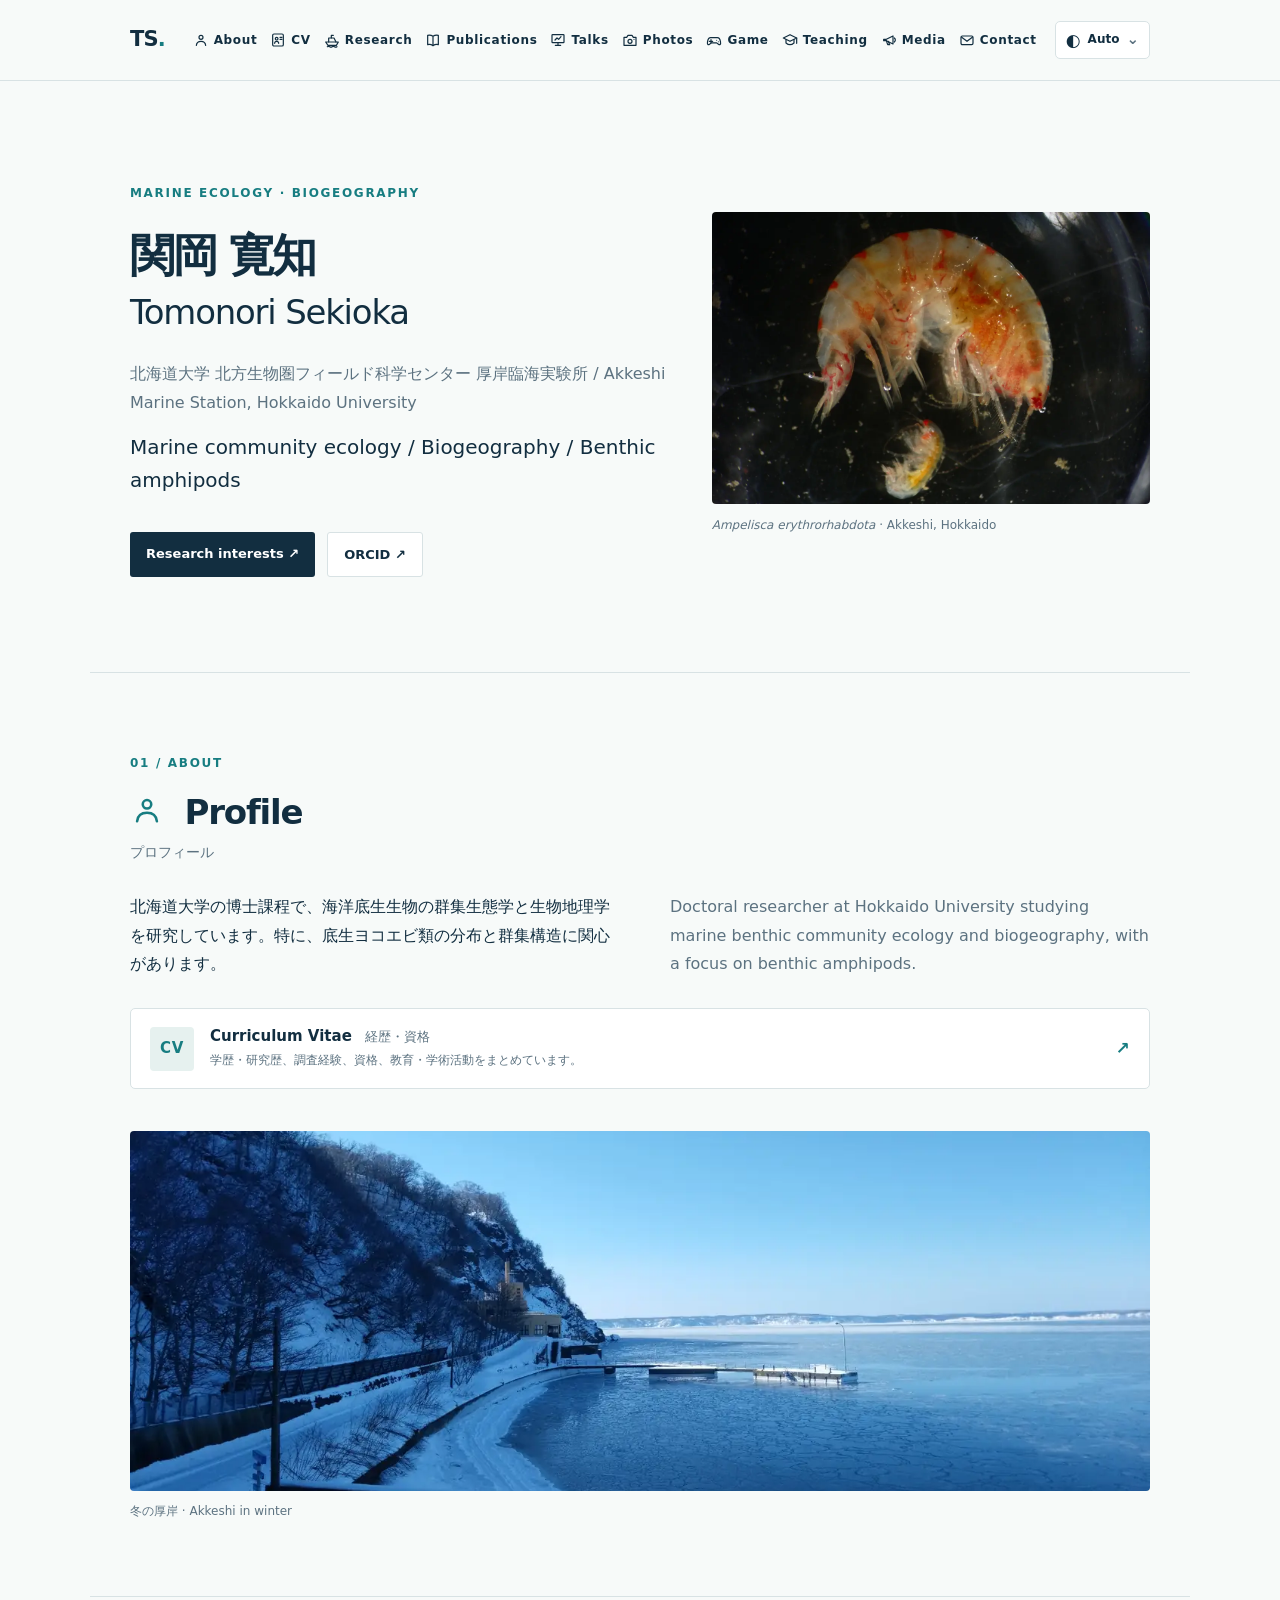
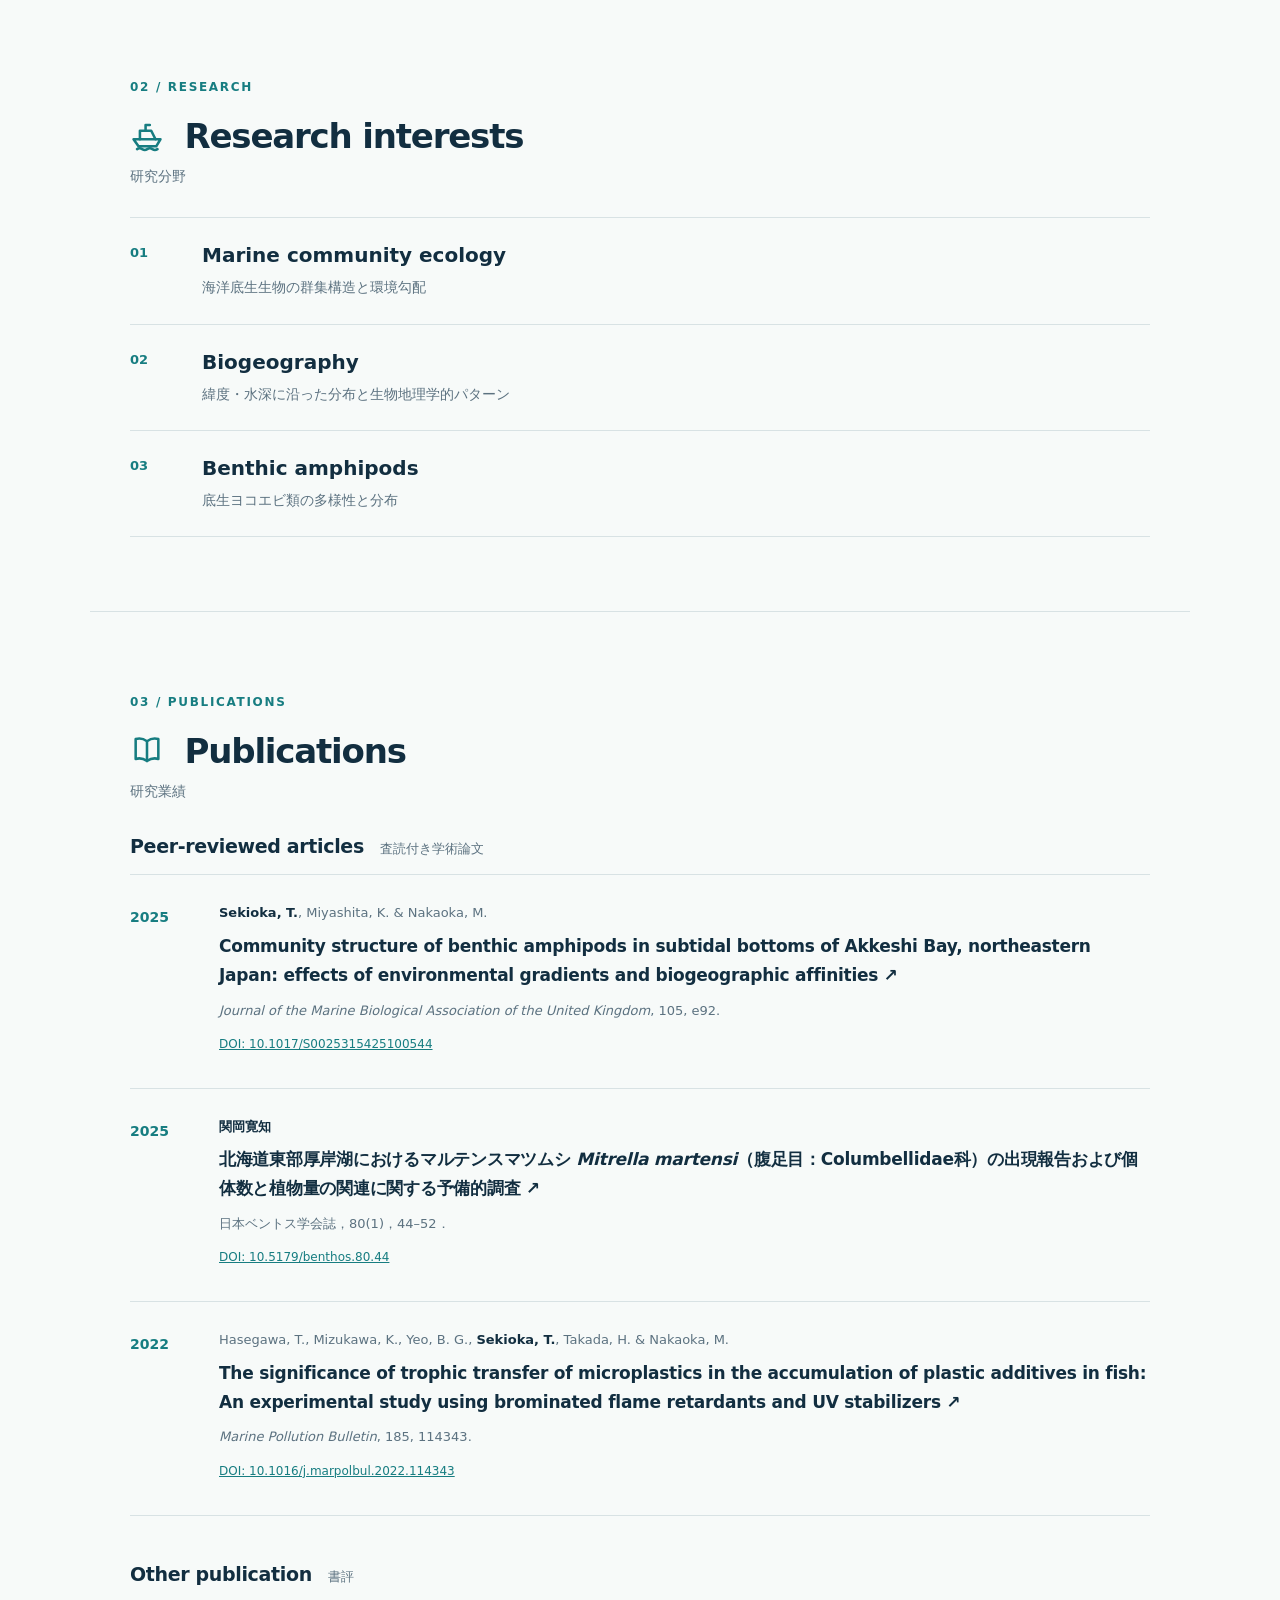
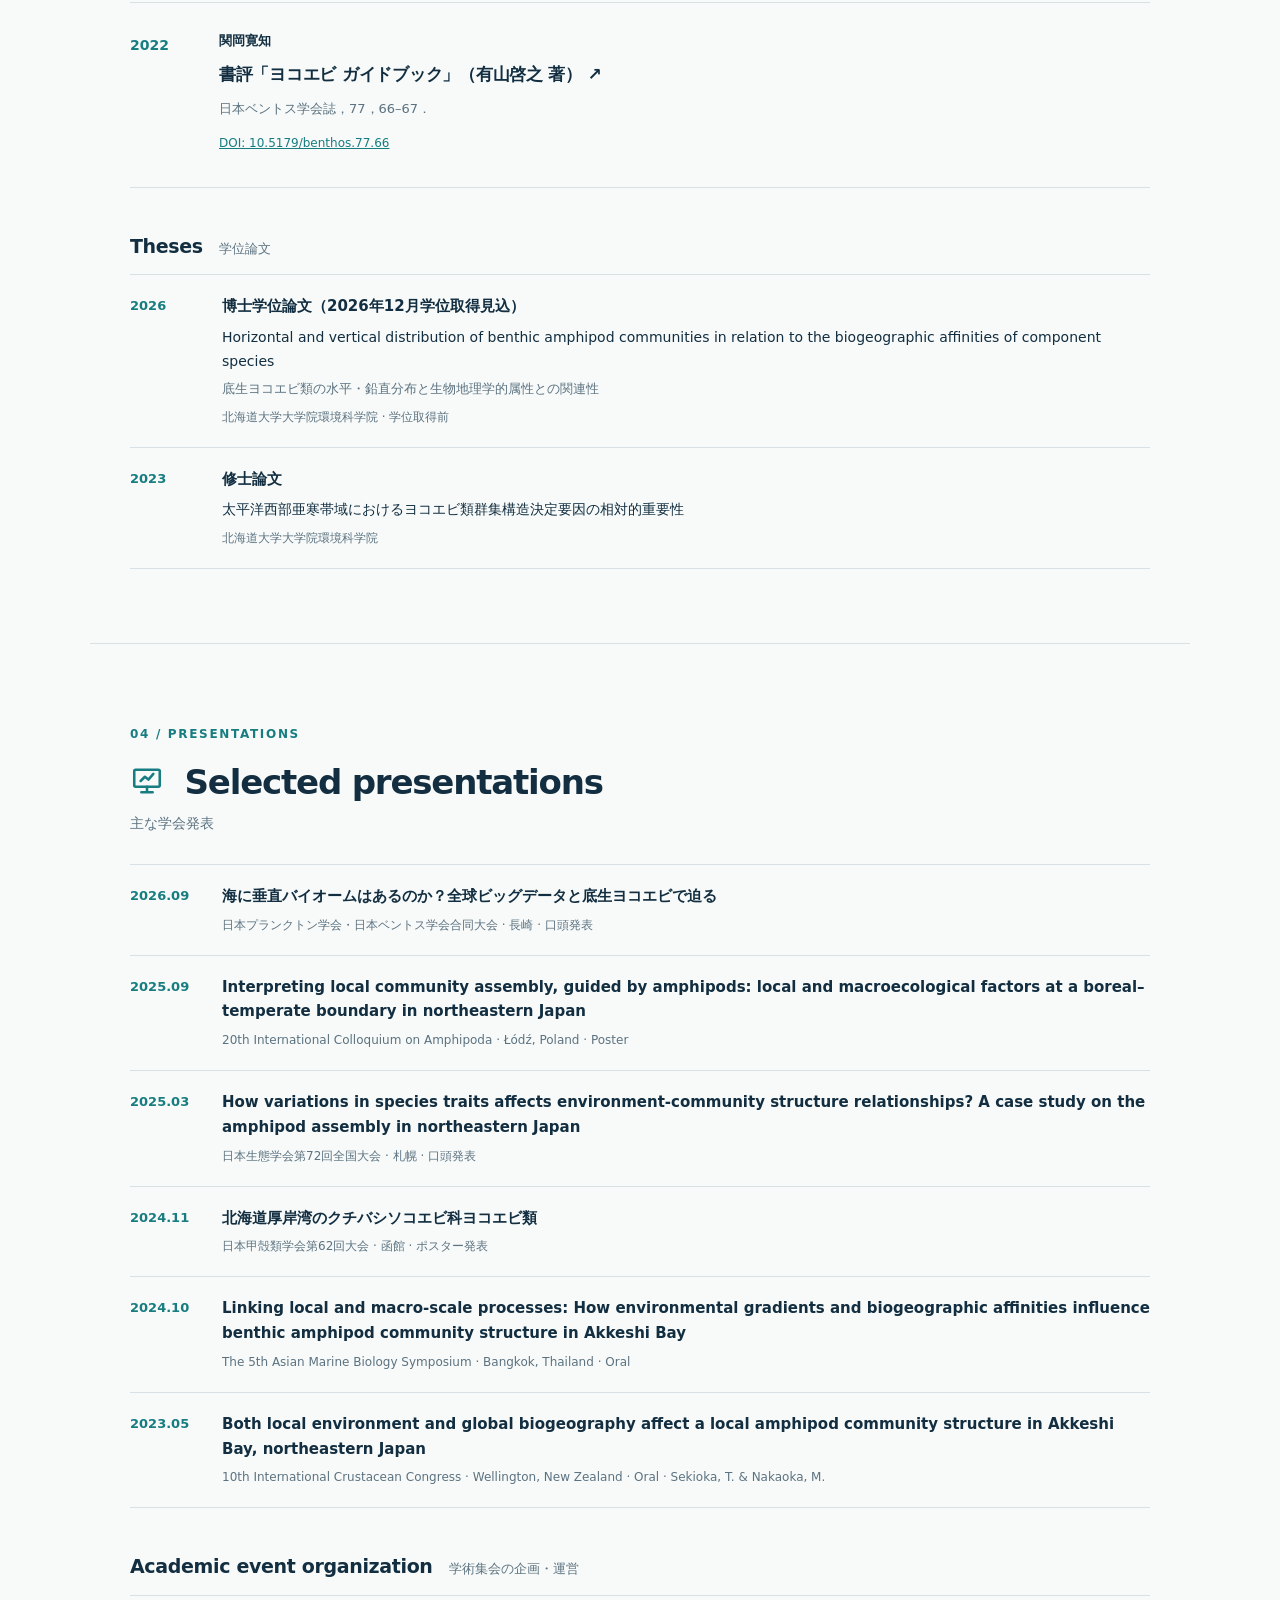
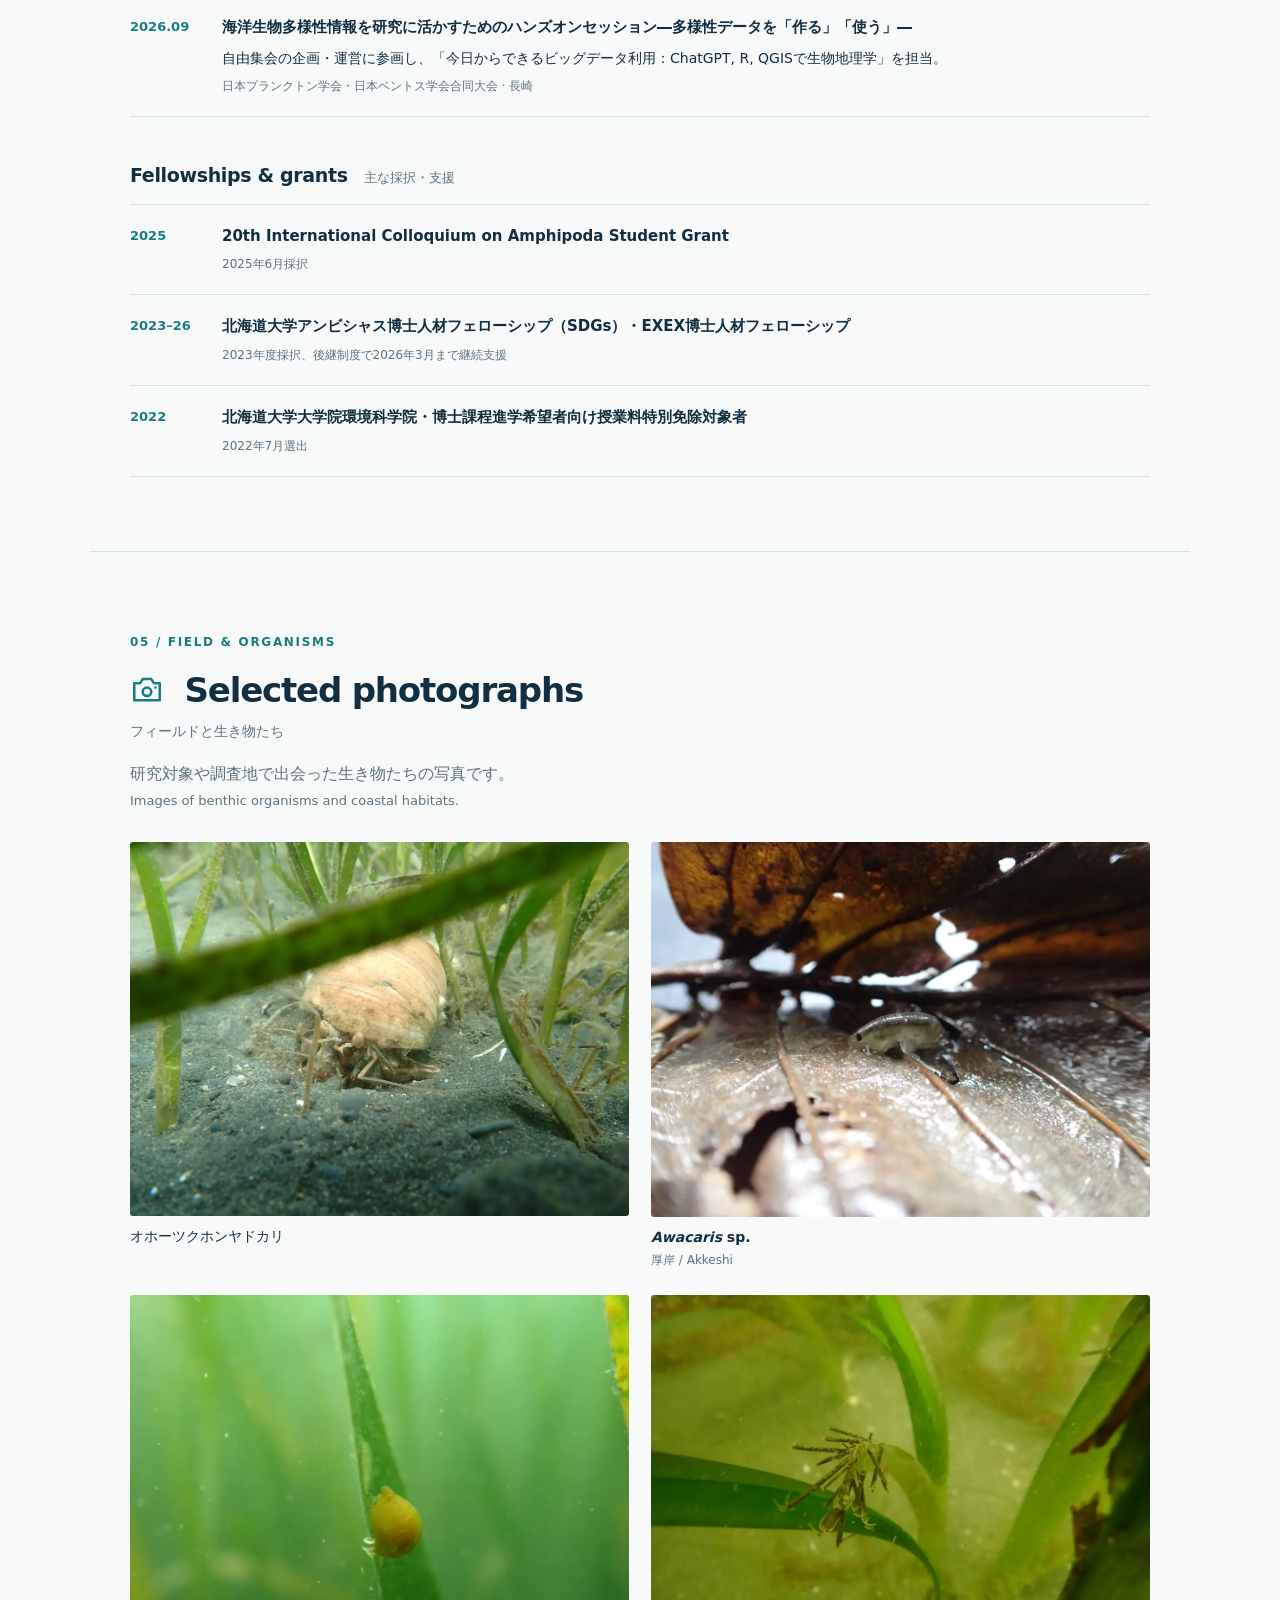
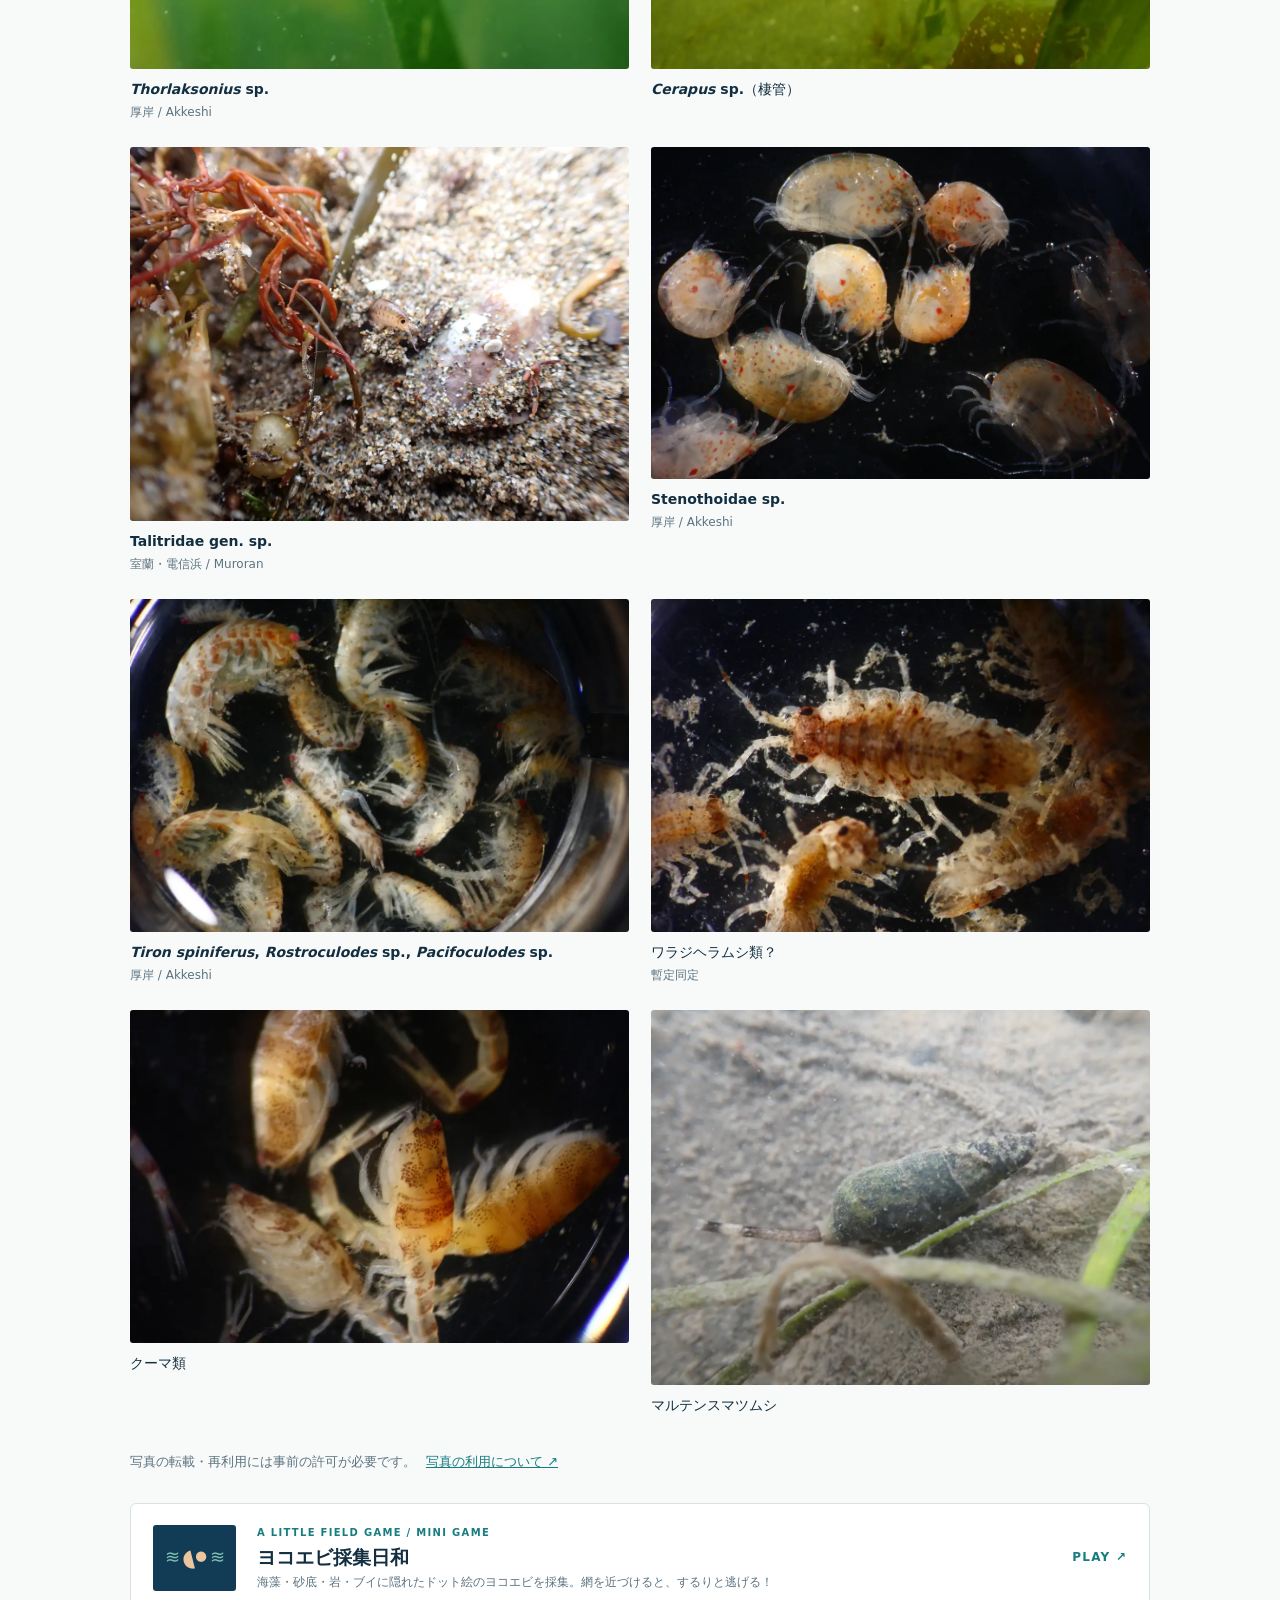
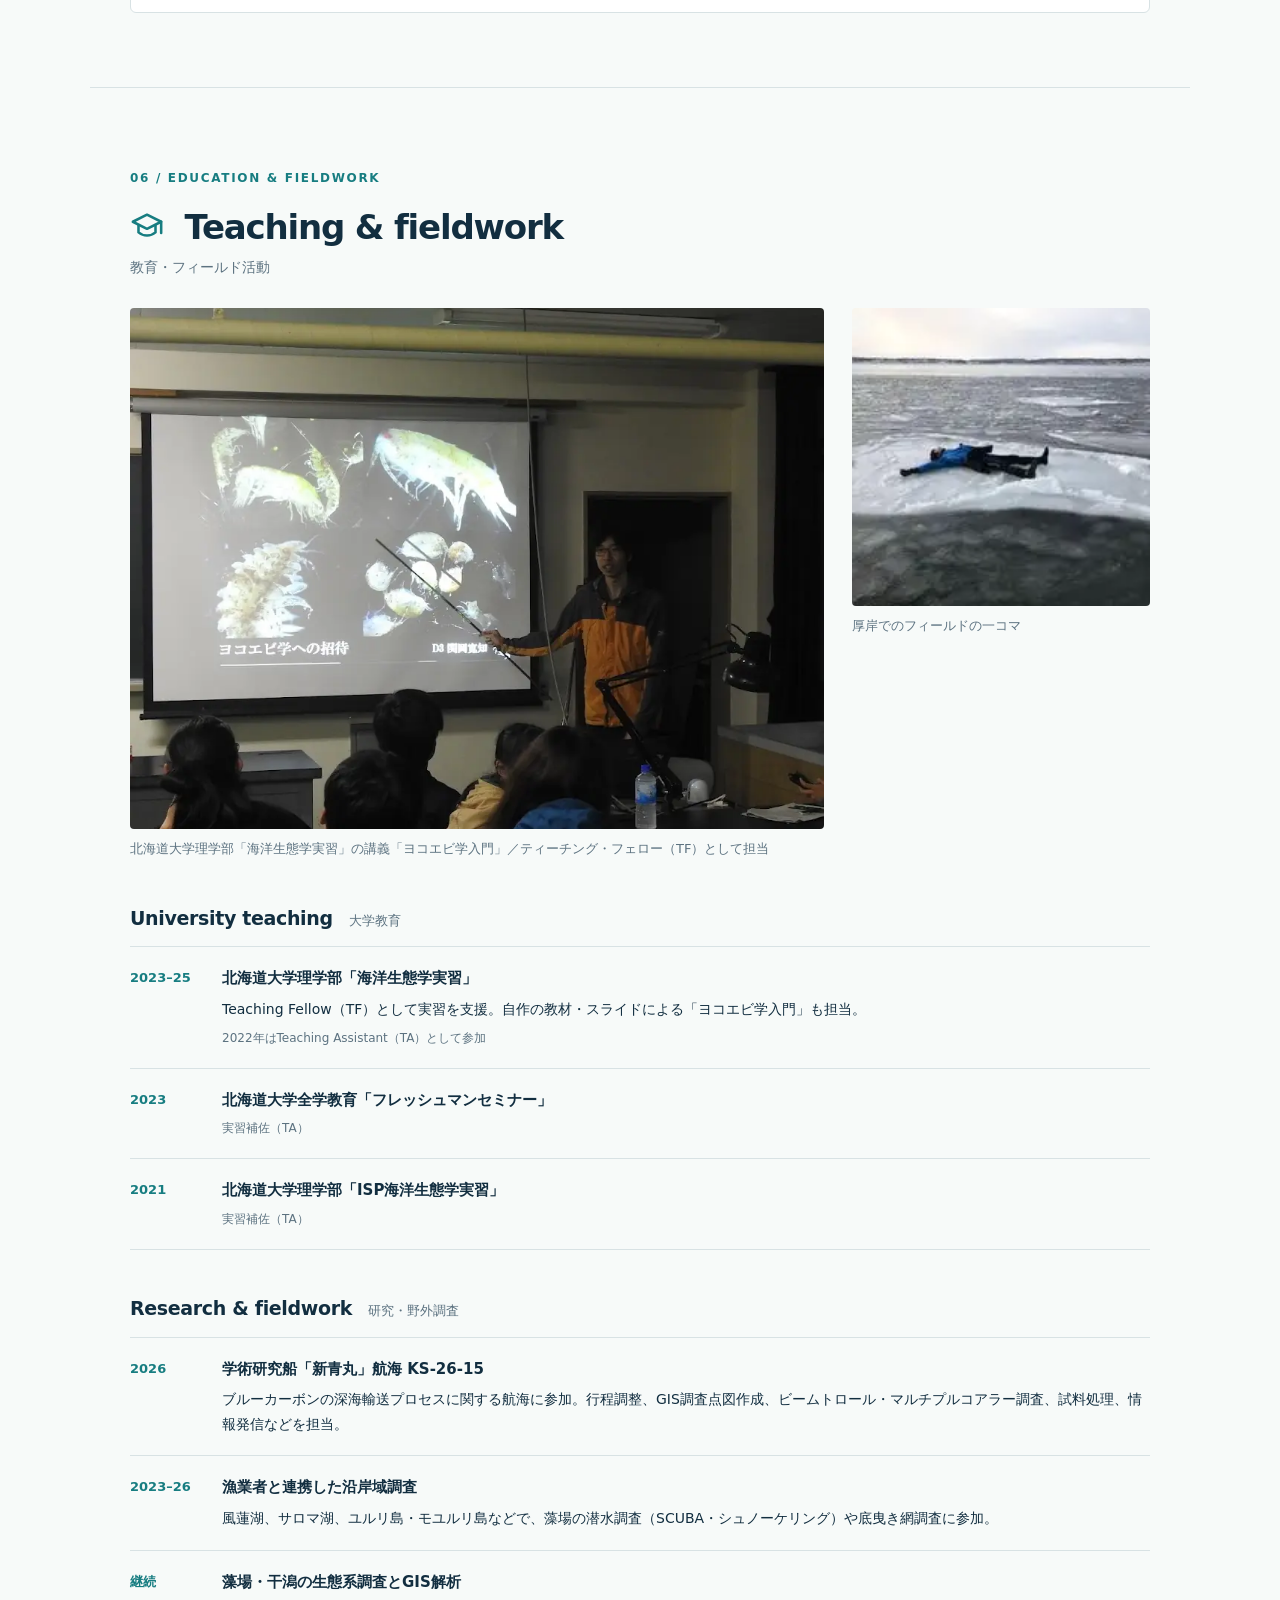
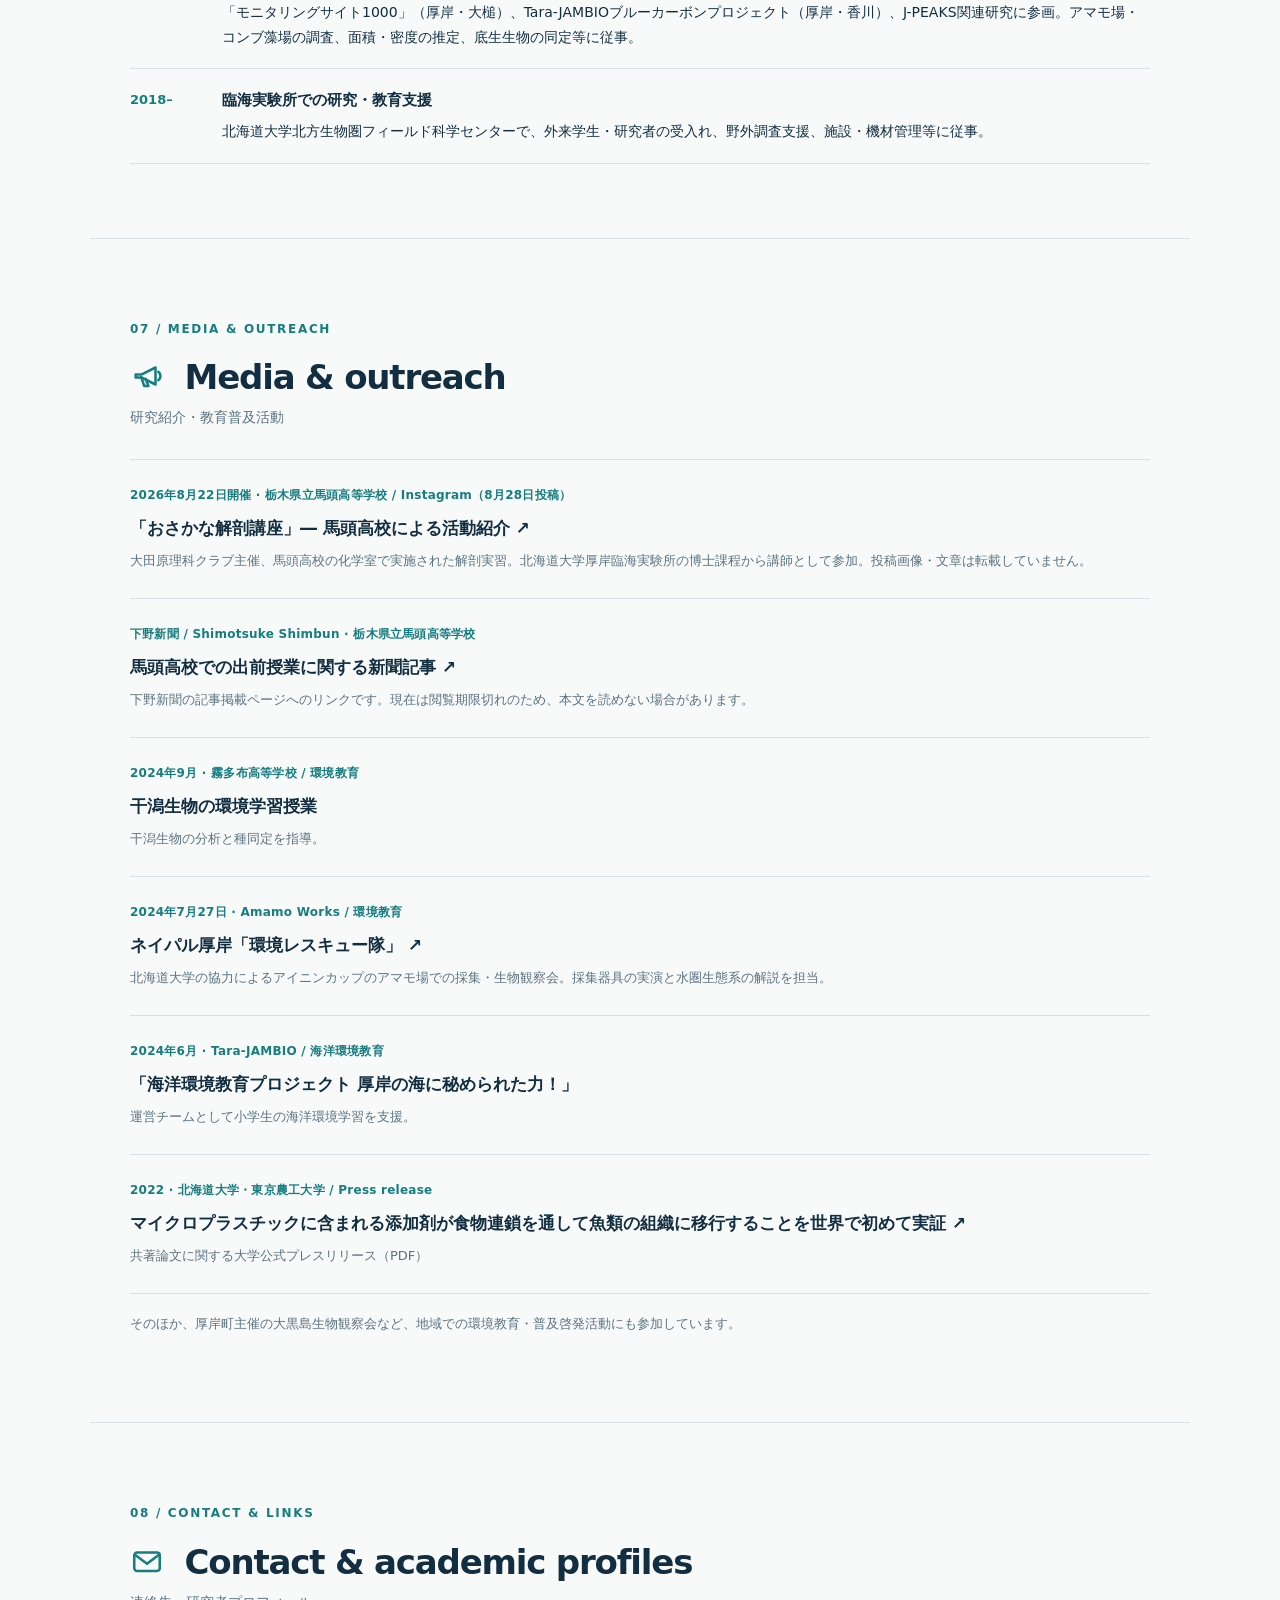
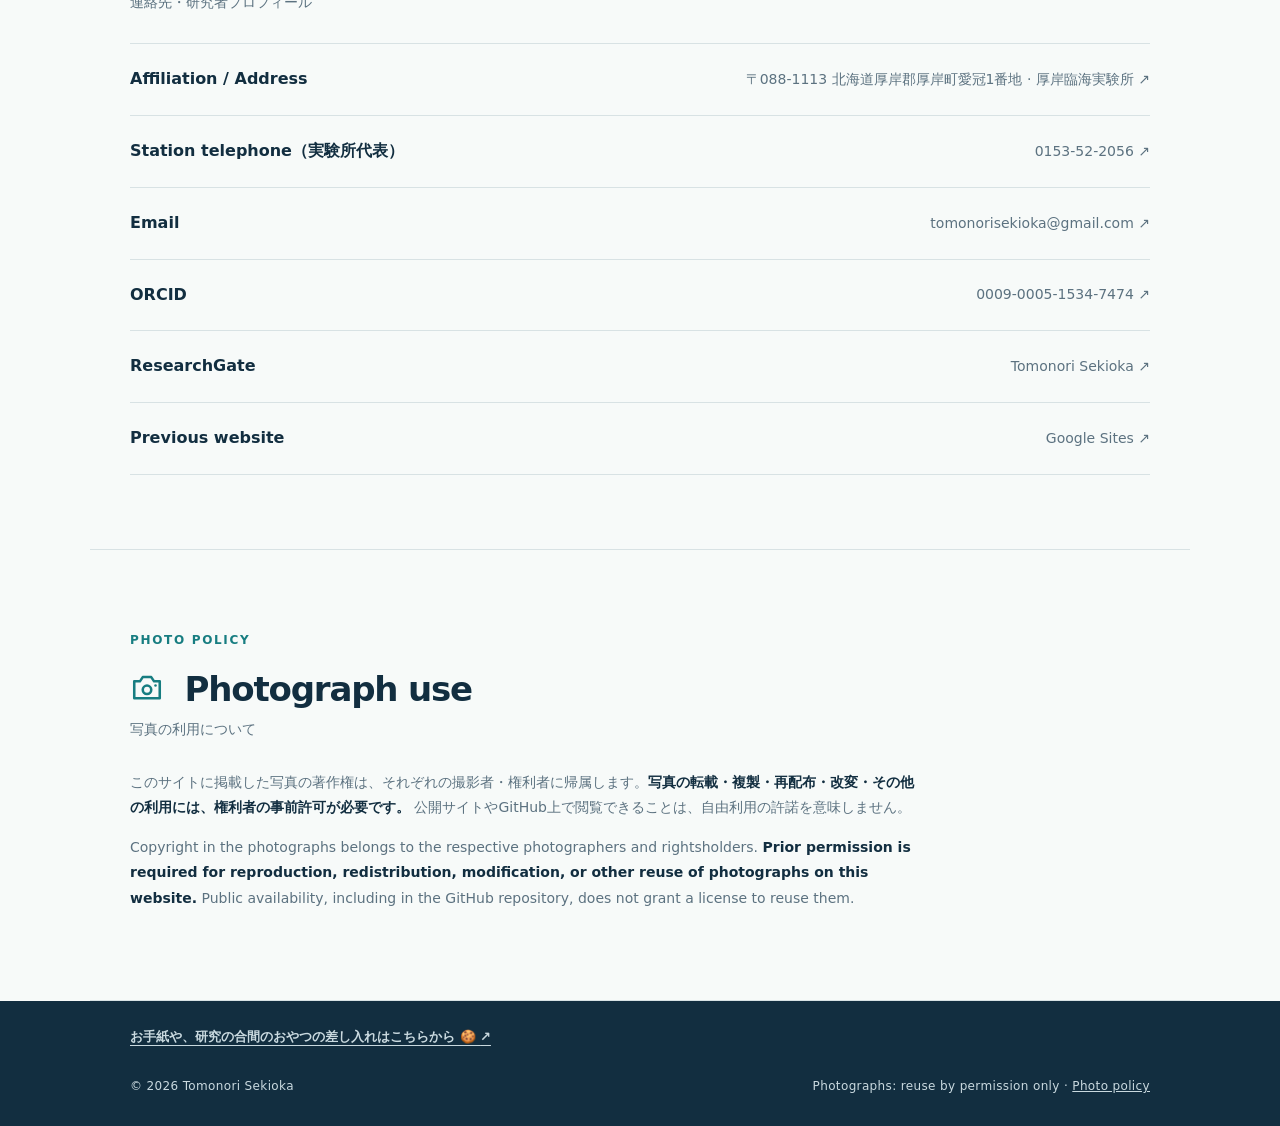
==== commit 0f74a99a: "Link new CV from main navigation and researcher profile" ====
--- a/index.html
+++ b/index.html
@@ -24,7 +24,7 @@
     } catch (e) { /* The system theme still works if storage is unavailable. */ }
   })();
   </script>
-  <link rel="stylesheet" href="style.css?v=20261020-heading-icons1">
+  <link rel="stylesheet" href="style.css?v=20261020-cv1">
   <script type="application/ld+json">
   {
     "@context": "https://schema.org",
@@ -50,6 +50,7 @@
       <a class="wordmark" href="#home" aria-label="ホーム">TS<span class="dot">.</span></a>
       <nav aria-label="ページ内ナビゲーション">
           <a href="#about"><svg class="nav-icon" viewBox="0 0 24 24" fill="none" stroke="currentColor" stroke-width="1.8" stroke-linecap="round" stroke-linejoin="round" aria-hidden="true"><circle cx="12" cy="8" r="3"/><path d="M5 20c.5-4.3 2.8-6 7-6s6.5 1.7 7 6"/></svg><span>About</span></a>
+          <a href="cv.html"><svg class="nav-icon" viewBox="0 0 24 24" fill="none" stroke="currentColor" stroke-width="1.8" stroke-linecap="round" stroke-linejoin="round" aria-hidden="true"><rect x="4" y="3" width="16" height="18" rx="2"/><circle cx="10" cy="10" r="2"/><path d="M7 17c0-2 1-3 3-3s3 1 3 3M15 8h3m-3 3h3"/></svg><span>CV</span></a>
           <a href="#research"><svg class="nav-icon" viewBox="0 0 24 24" fill="none" stroke="currentColor" stroke-width="1.8" stroke-linecap="round" stroke-linejoin="round" aria-hidden="true"><path d="M2.5 15h19l-3 5H6l-3.5-5Z"/><path d="M7 15V9h8l3 6"/><path d="M11 9V5h3"/><path d="M5 22c1.2-.8 2.4-.8 3.6 0s2.4.8 3.6 0 2.4-.8 3.6 0 2.4.8 3.6 0"/></svg><span>Research</span></a>
           <a href="#publications"><svg class="nav-icon" viewBox="0 0 24 24" fill="none" stroke="currentColor" stroke-width="1.8" stroke-linecap="round" stroke-linejoin="round" aria-hidden="true"><path d="M12 6.5c-2.6-1.9-5.3-2.3-8-1.5v14c2.7-.8 5.4-.4 8 1.5V6.5Zm0 0c2.6-1.9 5.3-2.3 8-1.5v14c-2.7-.8-5.4-.4-8 1.5V6.5Z"/></svg><span>Publications</span></a>
           <a href="#presentations"><svg class="nav-icon" viewBox="0 0 24 24" fill="none" stroke="currentColor" stroke-width="1.8" stroke-linecap="round" stroke-linejoin="round" aria-hidden="true"><rect x="3" y="4" width="18" height="12" rx="1"/><path d="m7.5 12 3-3 2.5 2 3.5-4M12 16v4m-4 0h8"/></svg><span>Talks</span></a>
@@ -91,6 +92,11 @@
         <p>北海道大学の博士課程で、海洋底生生物の群集生態学と生物地理学を研究しています。特に、底生ヨコエビ類の分布と群集構造に関心があります。</p>
         <p lang="en">Doctoral researcher at Hokkaido University studying marine benthic community ecology and biogeography, with a focus on benthic amphipods.</p>
       </div>
+      <a class="cv-teaser" href="cv.html">
+        <span class="cv-teaser-mark" aria-hidden="true">CV</span>
+        <span class="cv-teaser-copy"><strong>Curriculum Vitae <span>経歴・資格</span></strong><small>学歴・研究歴、調査経験、資格、教育・学術活動をまとめています。</small></span>
+        <span class="cv-teaser-arrow" aria-hidden="true">↗</span>
+      </a>
       <figure class="landscape-figure">
         <img src="assets/14-akkeshi-winter.webp" alt="冬の厚岸、雪に覆われた海岸と氷の浮かぶ湾" width="1350" loading="lazy" decoding="async">
         <figcaption>冬の厚岸 · Akkeshi in winter</figcaption>
--- a/style.css
+++ b/style.css
@@ -87,3 +87,35 @@
 @media(max-width:640px){.site-header .nav nav{gap:8px 10px}.site-header .nav-icon{width:14px;height:14px}}
 /* Reuse the same pictograms for section headings; inherit dark/light colors. */
 .heading-icon{width:1em;height:1em;display:inline-block;vertical-align:-.11em;margin-right:.29em;color:var(--accent);flex:none}
+/* CV page: factual timelines, qualifications and practical field experience. */
+.cv-teaser{display:flex;align-items:center;gap:16px;margin-top:29px;padding:17px 19px;border:1px solid var(--line);border-radius:5px;text-decoration:none;background:var(--surface)}
+.cv-teaser:hover{border-color:var(--accent);background:var(--pale)}
+.cv-teaser-mark{width:44px;height:44px;flex:none;border-radius:4px;background:var(--pale);color:var(--accent);display:grid;place-items:center;font-size:15px;font-weight:800;letter-spacing:.05em}
+.cv-teaser-copy{display:flex;flex-direction:column;gap:3px;flex:1;min-width:0}
+.cv-teaser-copy strong{font-size:15px;line-height:1.45}
+.cv-teaser-copy strong span{margin-left:8px;font-size:13px;color:var(--muted);font-weight:500}
+.cv-teaser-copy small{font-size:12px;color:var(--muted);line-height:1.65}
+.cv-teaser-arrow{color:var(--accent);font-weight:800;font-size:17px}
+.cv-page{padding-top:67px;padding-bottom:82px}
+.cv-intro{padding-bottom:44px;border-bottom:1px solid var(--line)}
+.cv-intro h1{font-size:clamp(32px,4vw,48px);line-height:1.3;margin:14px 0 20px;letter-spacing:-.035em}
+.cv-intro h1>span{display:block;font-size:16px;color:var(--muted);letter-spacing:.02em;font-weight:500;margin-top:7px}
+.cv-intro>p:not(.eyebrow){margin:7px 0;color:var(--ink)}
+.cv-intro>p span{color:var(--muted)}
+.cv-intro .cv-intro-note{max-width:800px;color:var(--muted)!important;font-size:14px;line-height:1.8}
+.cv-block{padding:49px 0 55px;border-bottom:1px solid var(--line)}
+.cv-block h2{font-size:clamp(24px,2.8vw,31px);line-height:1.4;letter-spacing:-.025em;margin:10px 0 29px}
+.cv-block h2>span{display:block;font-size:13px;font-weight:500;color:var(--muted);letter-spacing:0;margin-top:5px}
+.cv-block h3{font-size:17px;margin:31px 0 12px;line-height:1.5}
+.cv-block h3 span{color:var(--muted);font-size:13px;font-weight:500;margin-left:8px}
+.cv-timeline{border-top:1px solid var(--line)}
+.cv-timeline article{display:grid;grid-template-columns:155px minmax(0,1fr);gap:22px;padding:18px 0;border-bottom:1px solid var(--line)}
+.cv-timeline time{font-size:13px;font-weight:700;color:var(--accent);font-variant-numeric:tabular-nums}
+.cv-timeline strong,.cv-detail-grid h3{font-size:15px;font-weight:700}
+.cv-timeline p,.cv-detail-grid p{margin:5px 0 0;font-size:13px;color:var(--muted);line-height:1.82}
+.cv-detail-grid{display:grid;grid-template-columns:repeat(2,minmax(0,1fr));gap:17px}
+.cv-detail-grid article{padding:20px;background:var(--surface);border:1px solid var(--line);border-radius:4px}
+.cv-detail-grid article h3{margin:0 0 7px}
+.cv-footnote{color:var(--muted);font-size:12px;line-height:1.8;margin:20px 0 0;max-width:850px}
+.cv-update{margin:28px 0 0;color:var(--muted);font-size:12px}
+@media(max-width:640px){.cv-teaser{padding:13px 12px;gap:10px}.cv-teaser-mark{width:39px;height:39px}.cv-page{padding-top:38px;padding-bottom:55px}.cv-block{padding:38px 0 44px}.cv-timeline article{grid-template-columns:1fr;gap:5px}.cv-detail-grid{grid-template-columns:1fr}}
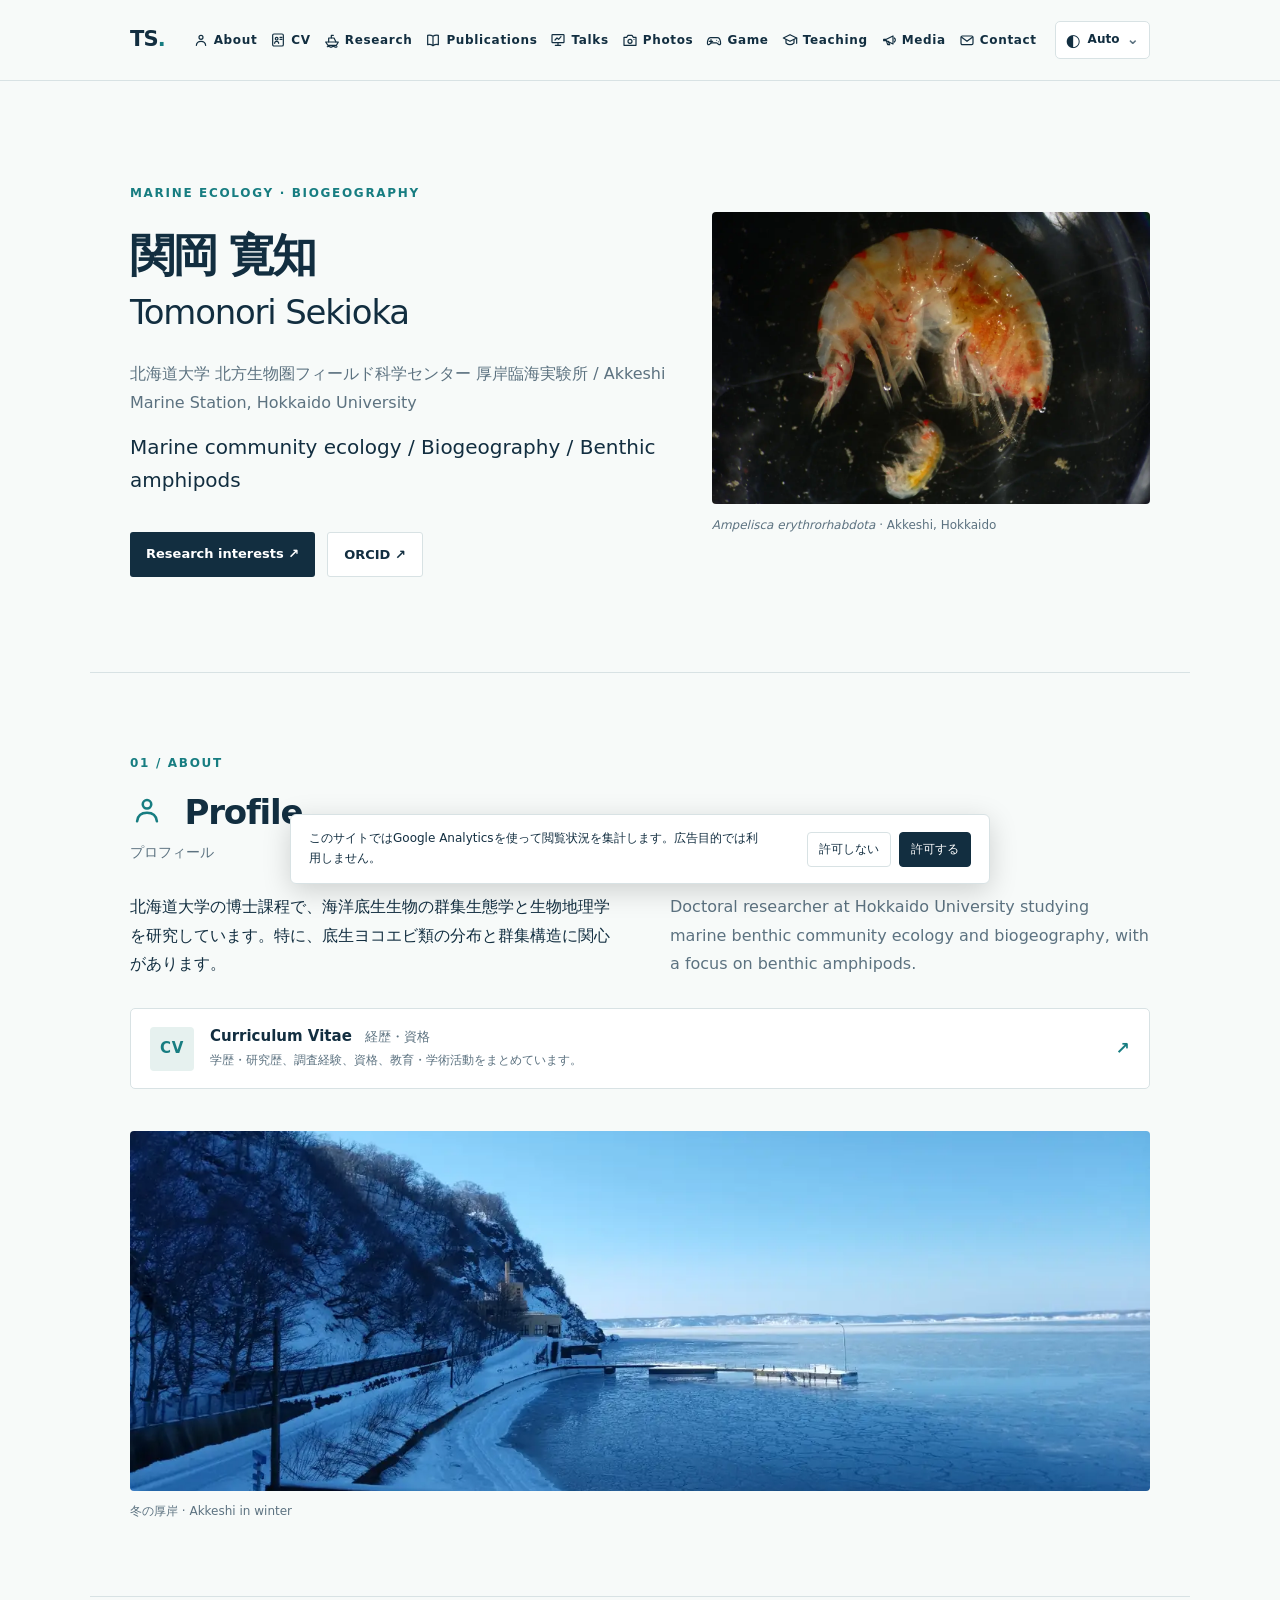
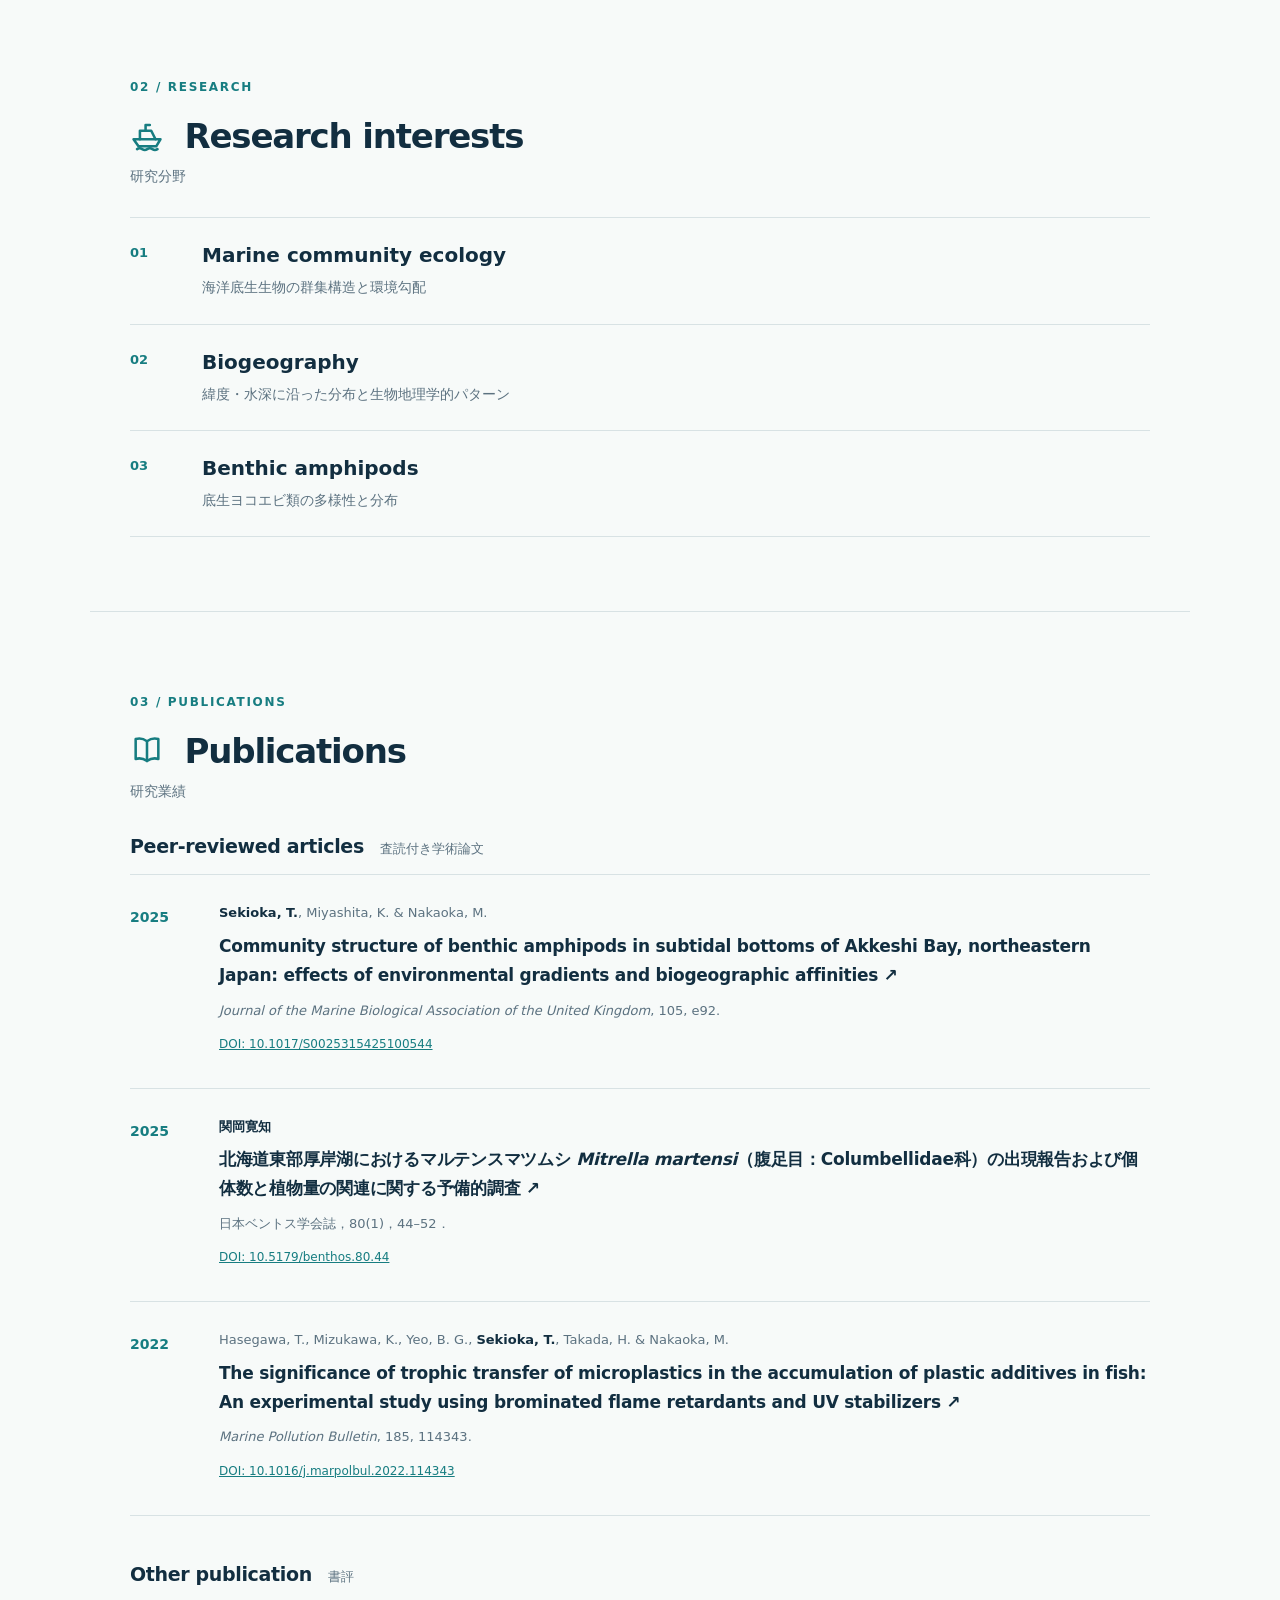
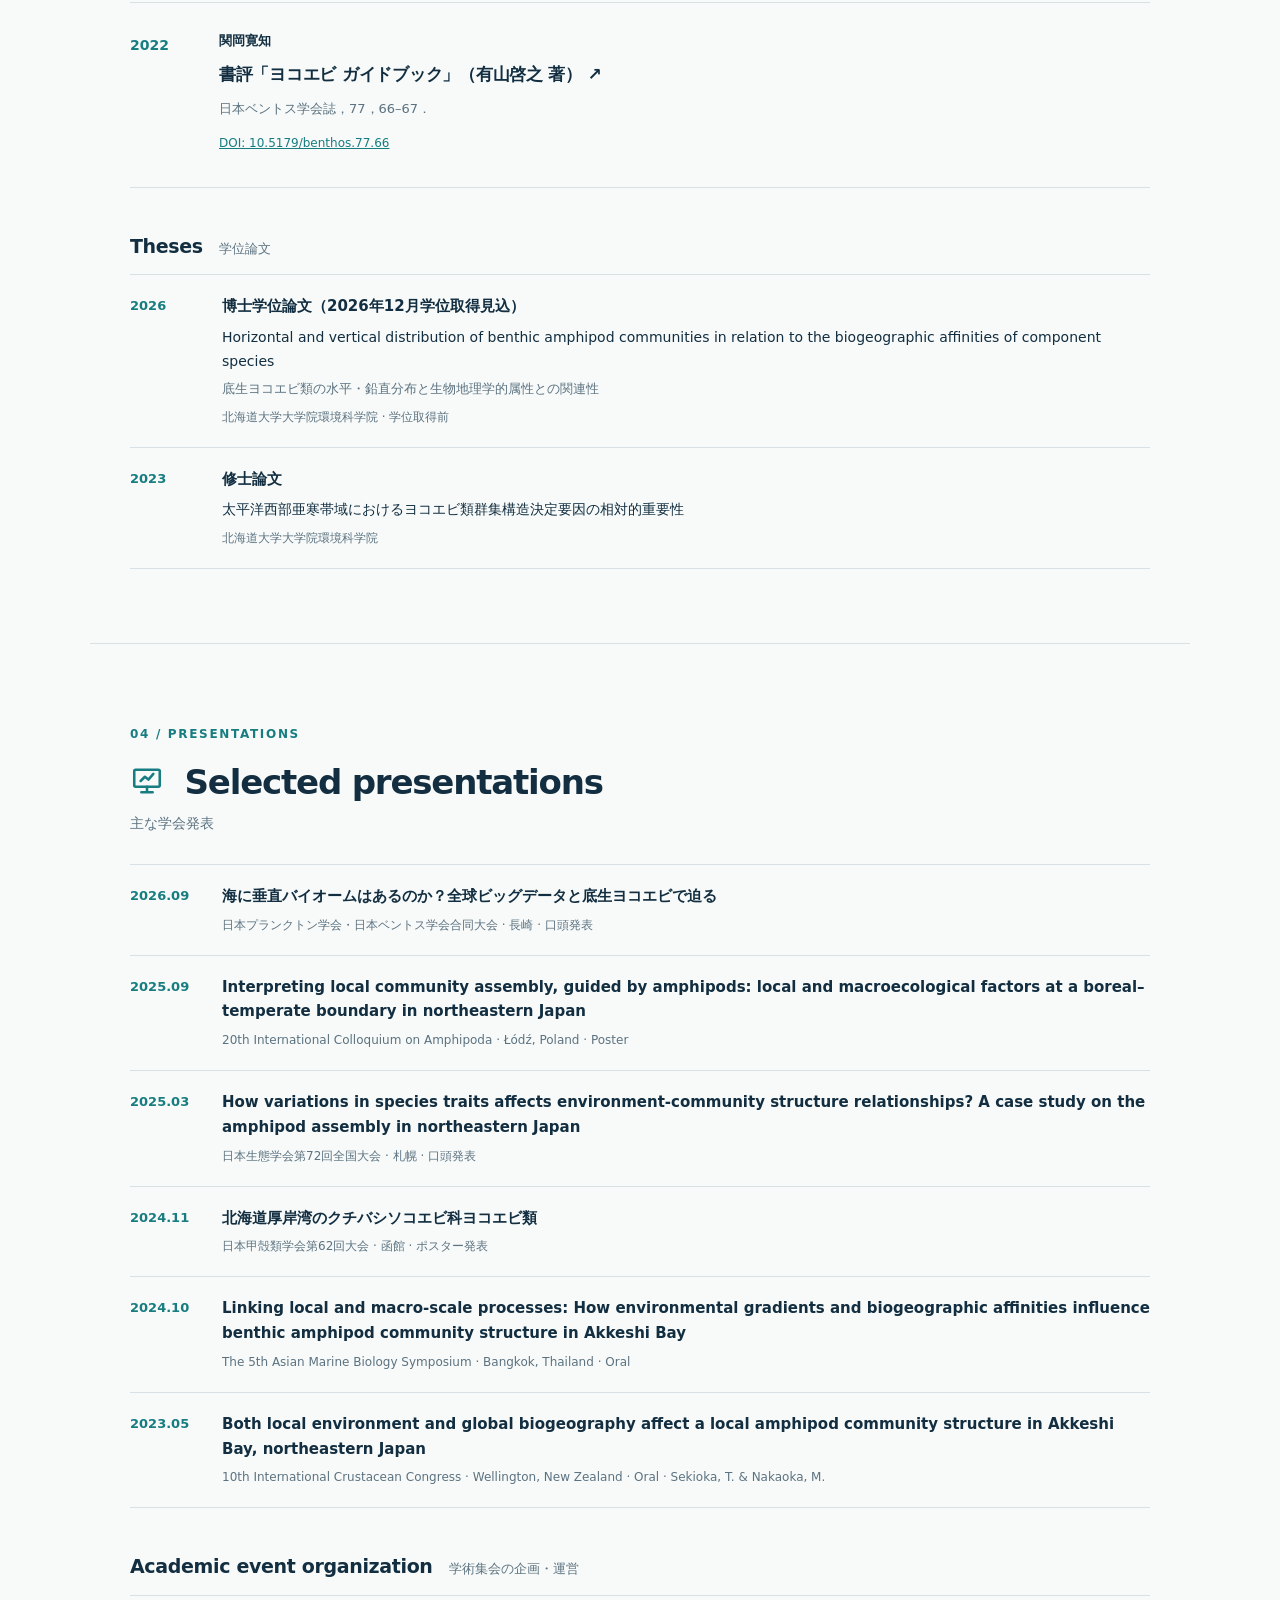
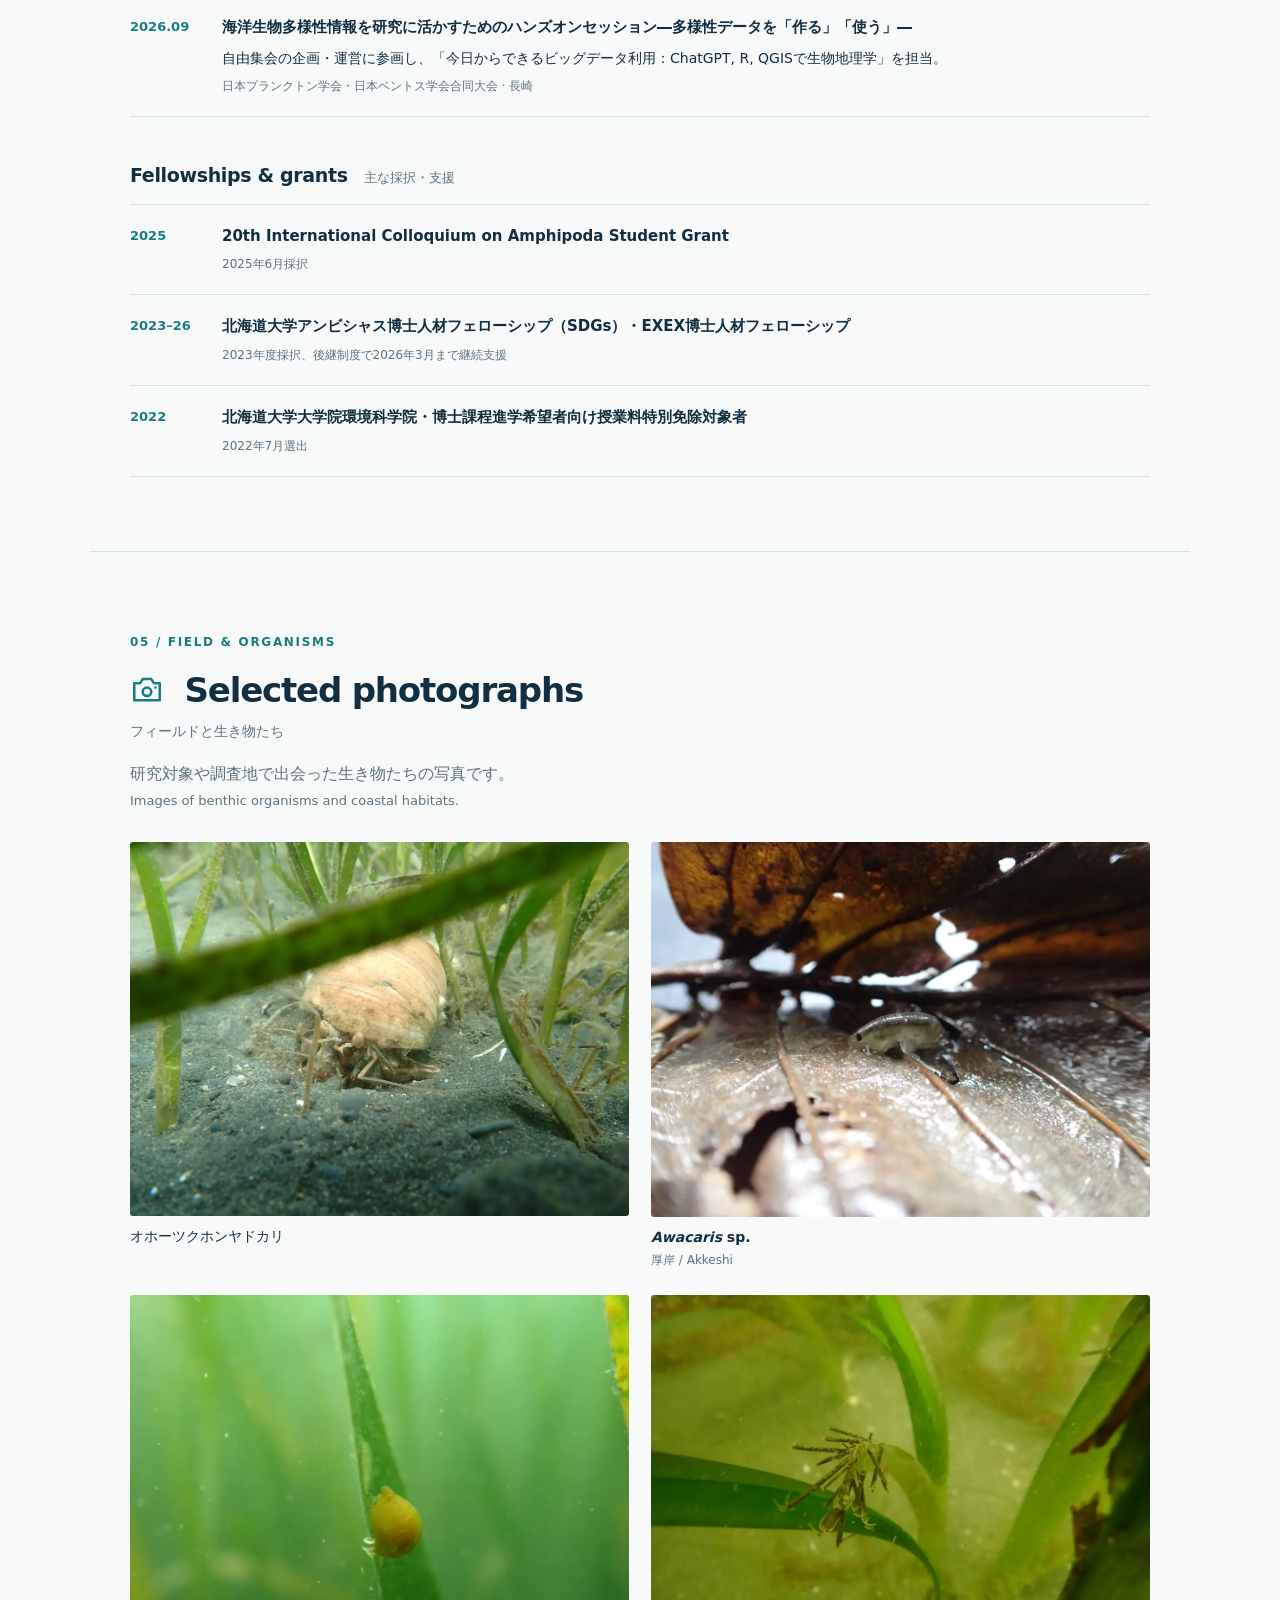
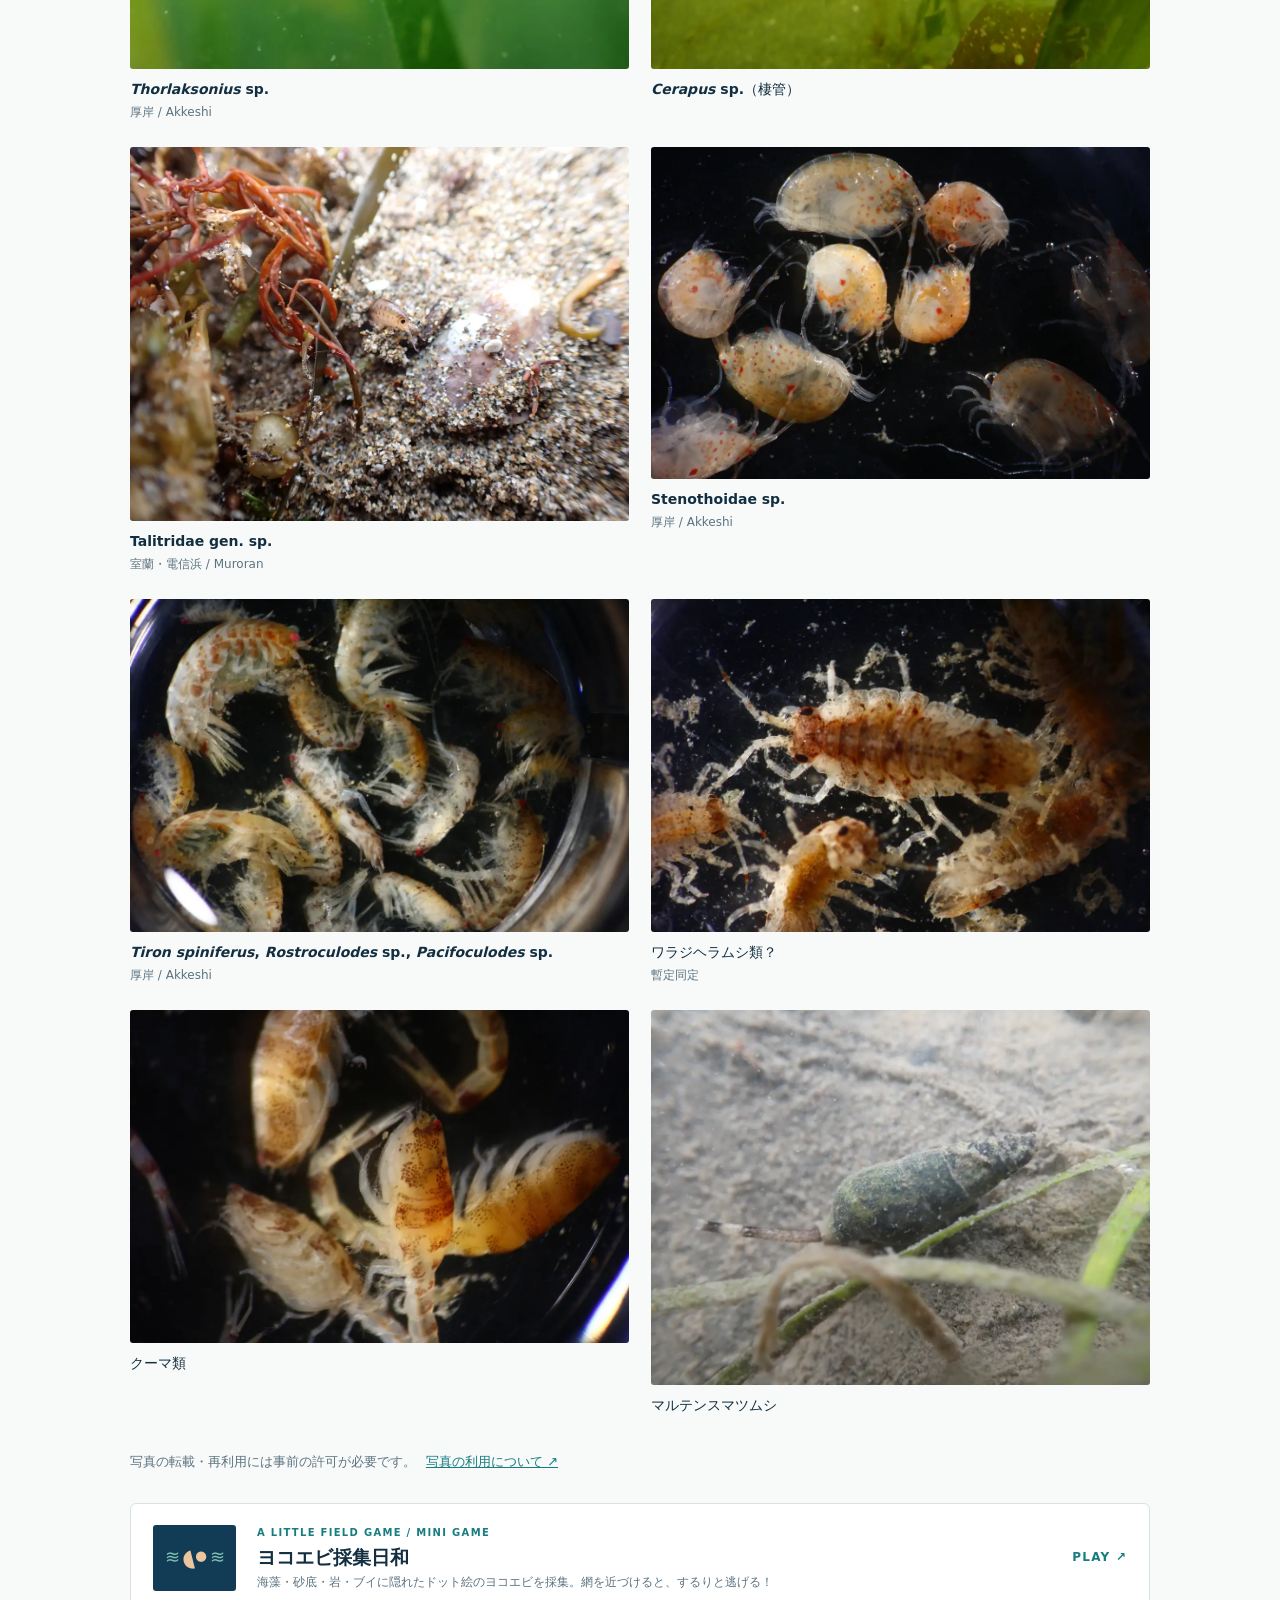
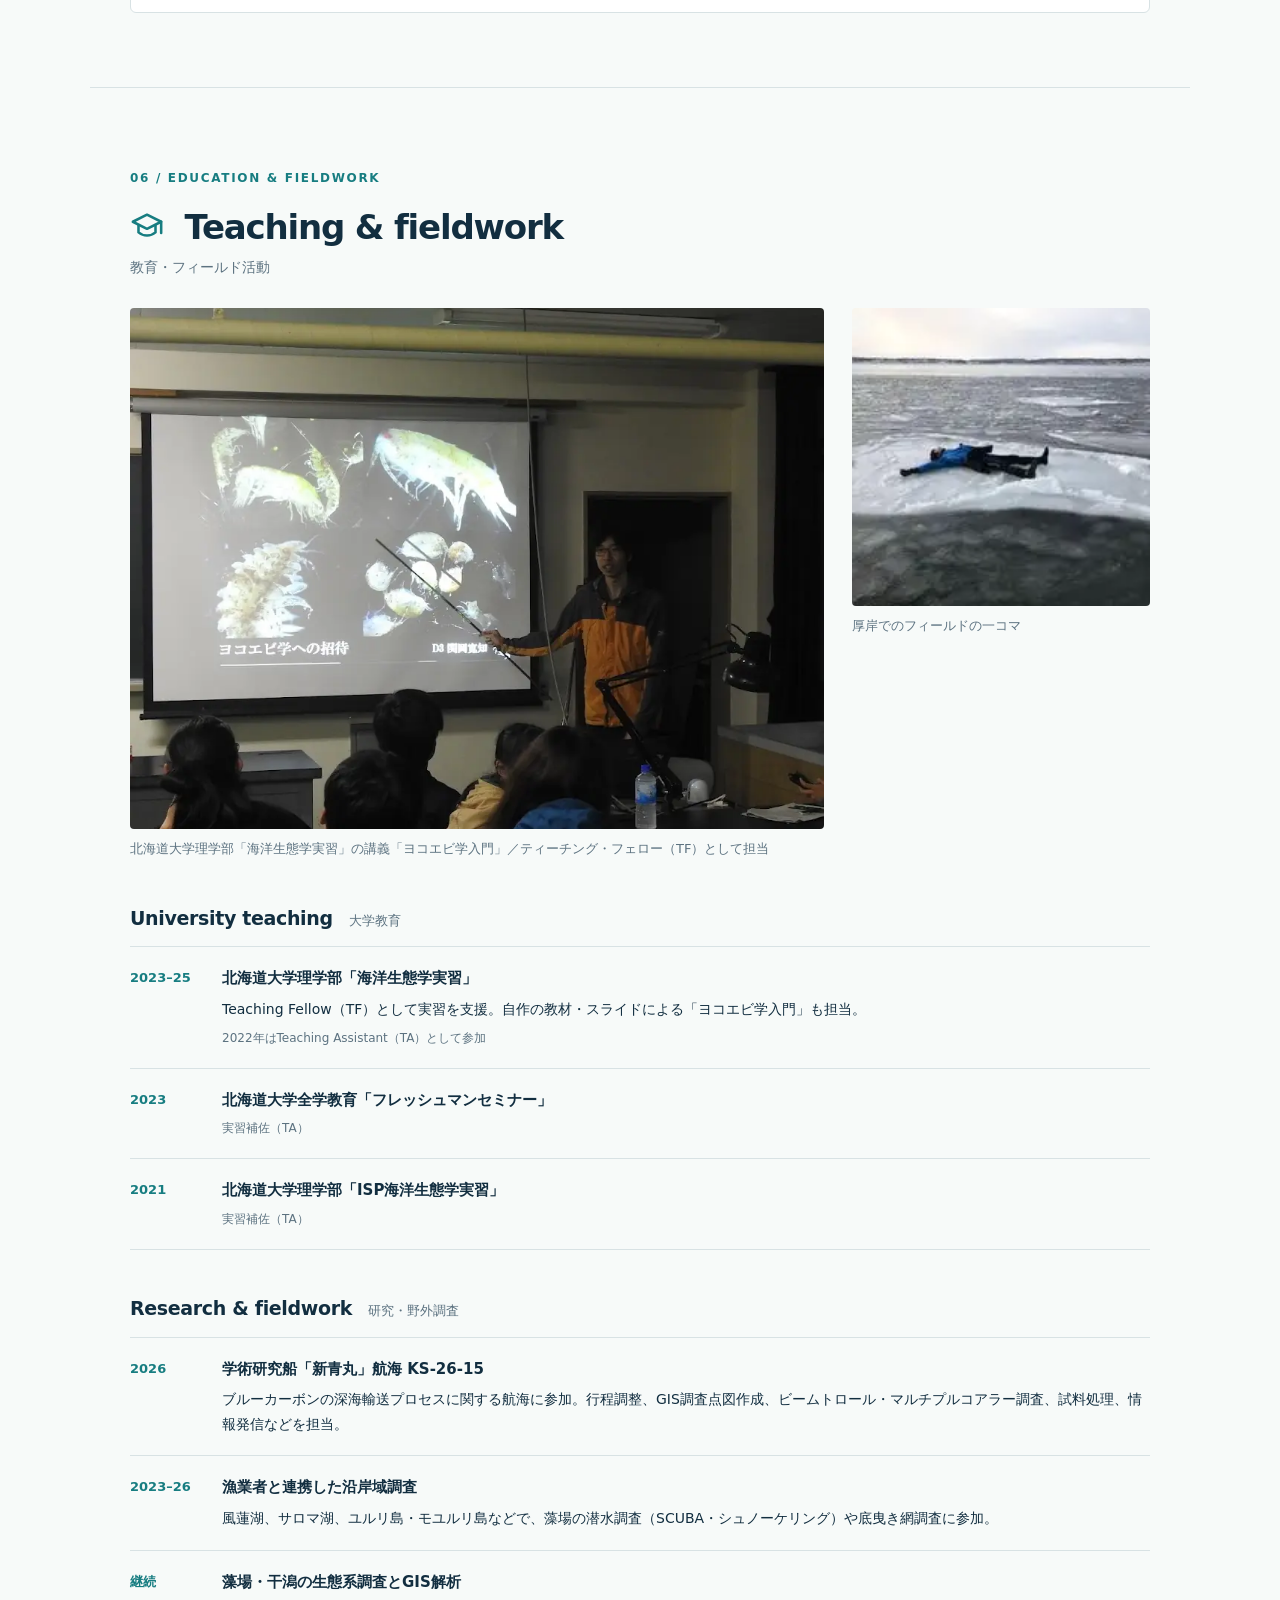
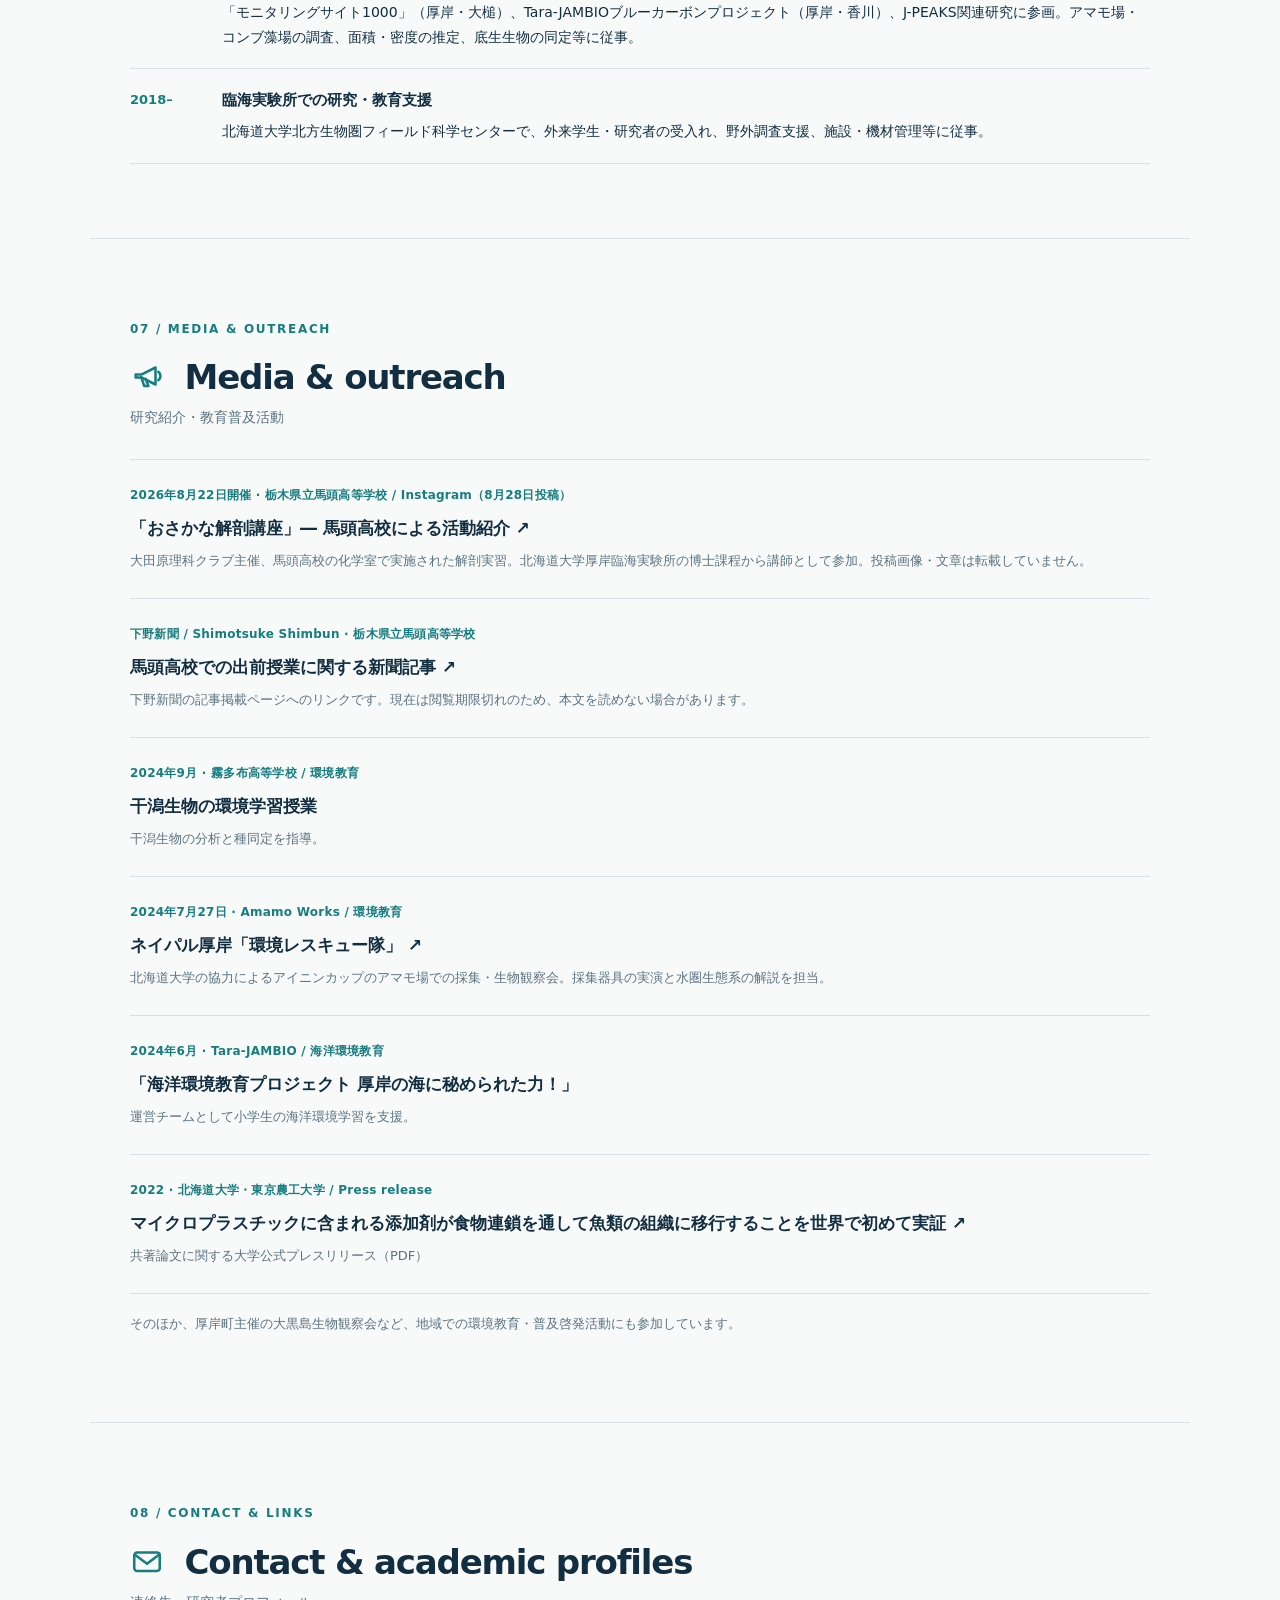
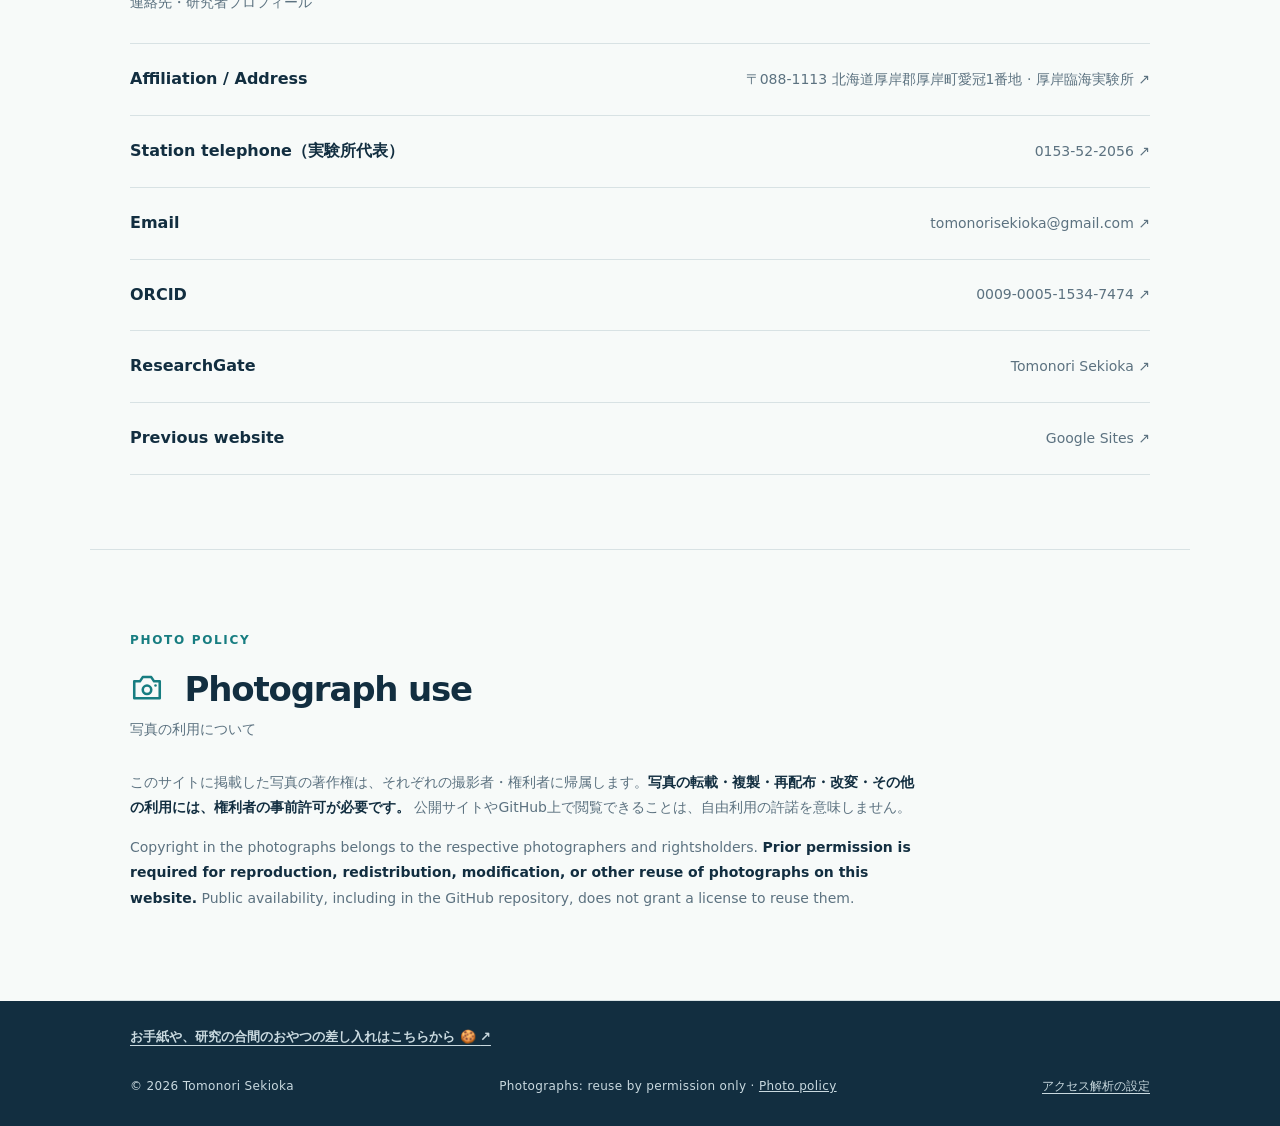
==== commit f1eb91be: "Enable optional GA4 analytics on index.html" ====
--- a/index.html
+++ b/index.html
@@ -24,7 +24,7 @@
     } catch (e) { /* The system theme still works if storage is unavailable. */ }
   })();
   </script>
-  <link rel="stylesheet" href="style.css?v=20261020-cv1">
+  <link rel="stylesheet" href="style.css?v=20261020-ga4-2">
   <script type="application/ld+json">
   {
     "@context": "https://schema.org",
@@ -42,6 +42,7 @@
     ]
   }
   </script>
+<script defer src="analytics.js?v=20261020-ga4-2"></script>
 </head>
 <body>
   <a class="skip-link" href="#main">本文へスキップ</a>
--- a/style.css
+++ b/style.css
@@ -119,3 +119,12 @@
 .cv-footnote{color:var(--muted);font-size:12px;line-height:1.8;margin:20px 0 0;max-width:850px}
 .cv-update{margin:28px 0 0;color:var(--muted);font-size:12px}
 @media(max-width:640px){.cv-teaser{padding:13px 12px;gap:10px}.cv-teaser-mark{width:39px;height:39px}.cv-page{padding-top:38px;padding-bottom:55px}.cv-block{padding:38px 0 44px}.cv-timeline article{grid-template-columns:1fr;gap:5px}.cv-detail-grid{grid-template-columns:1fr}}
+/* Analytics is disabled until visitors explicitly opt in. */
+.analytics-consent{position:fixed;z-index:1000;bottom:16px;left:50%;transform:translateX(-50%);width:min(700px,calc(100% - 28px));display:flex;align-items:center;justify-content:space-between;gap:16px;padding:14px 18px;background:var(--surface);border:1px solid var(--line);border-radius:6px;box-shadow:0 7px 28px rgba(0,0,0,.17);color:var(--ink)}
+.analytics-consent p{font-size:12px;line-height:1.65;margin:0;max-width:460px}
+.analytics-consent-actions{display:flex;flex:none;gap:8px}
+.analytics-consent button{font:inherit;font-size:12px;line-height:1.4;padding:8px 11px;border:1px solid var(--ink);border-radius:4px;cursor:pointer;background:var(--button-bg);color:var(--button-ink)}
+.analytics-consent .analytics-consent-no{color:var(--ink);background:var(--surface);border-color:var(--line)}
+.analytics-consent button:focus-visible,.analytics-settings:focus-visible{outline:2px solid var(--accent);outline-offset:2px}
+.analytics-settings{cursor:pointer;border:0;background:transparent;color:inherit;text-decoration:underline;text-underline-offset:3px;font:inherit;font-size:12px;padding:0}
+@media(max-width:640px){.analytics-consent{align-items:stretch;flex-direction:column;gap:10px}.analytics-consent-actions{justify-content:flex-end}.footer-inner{flex-wrap:wrap}}
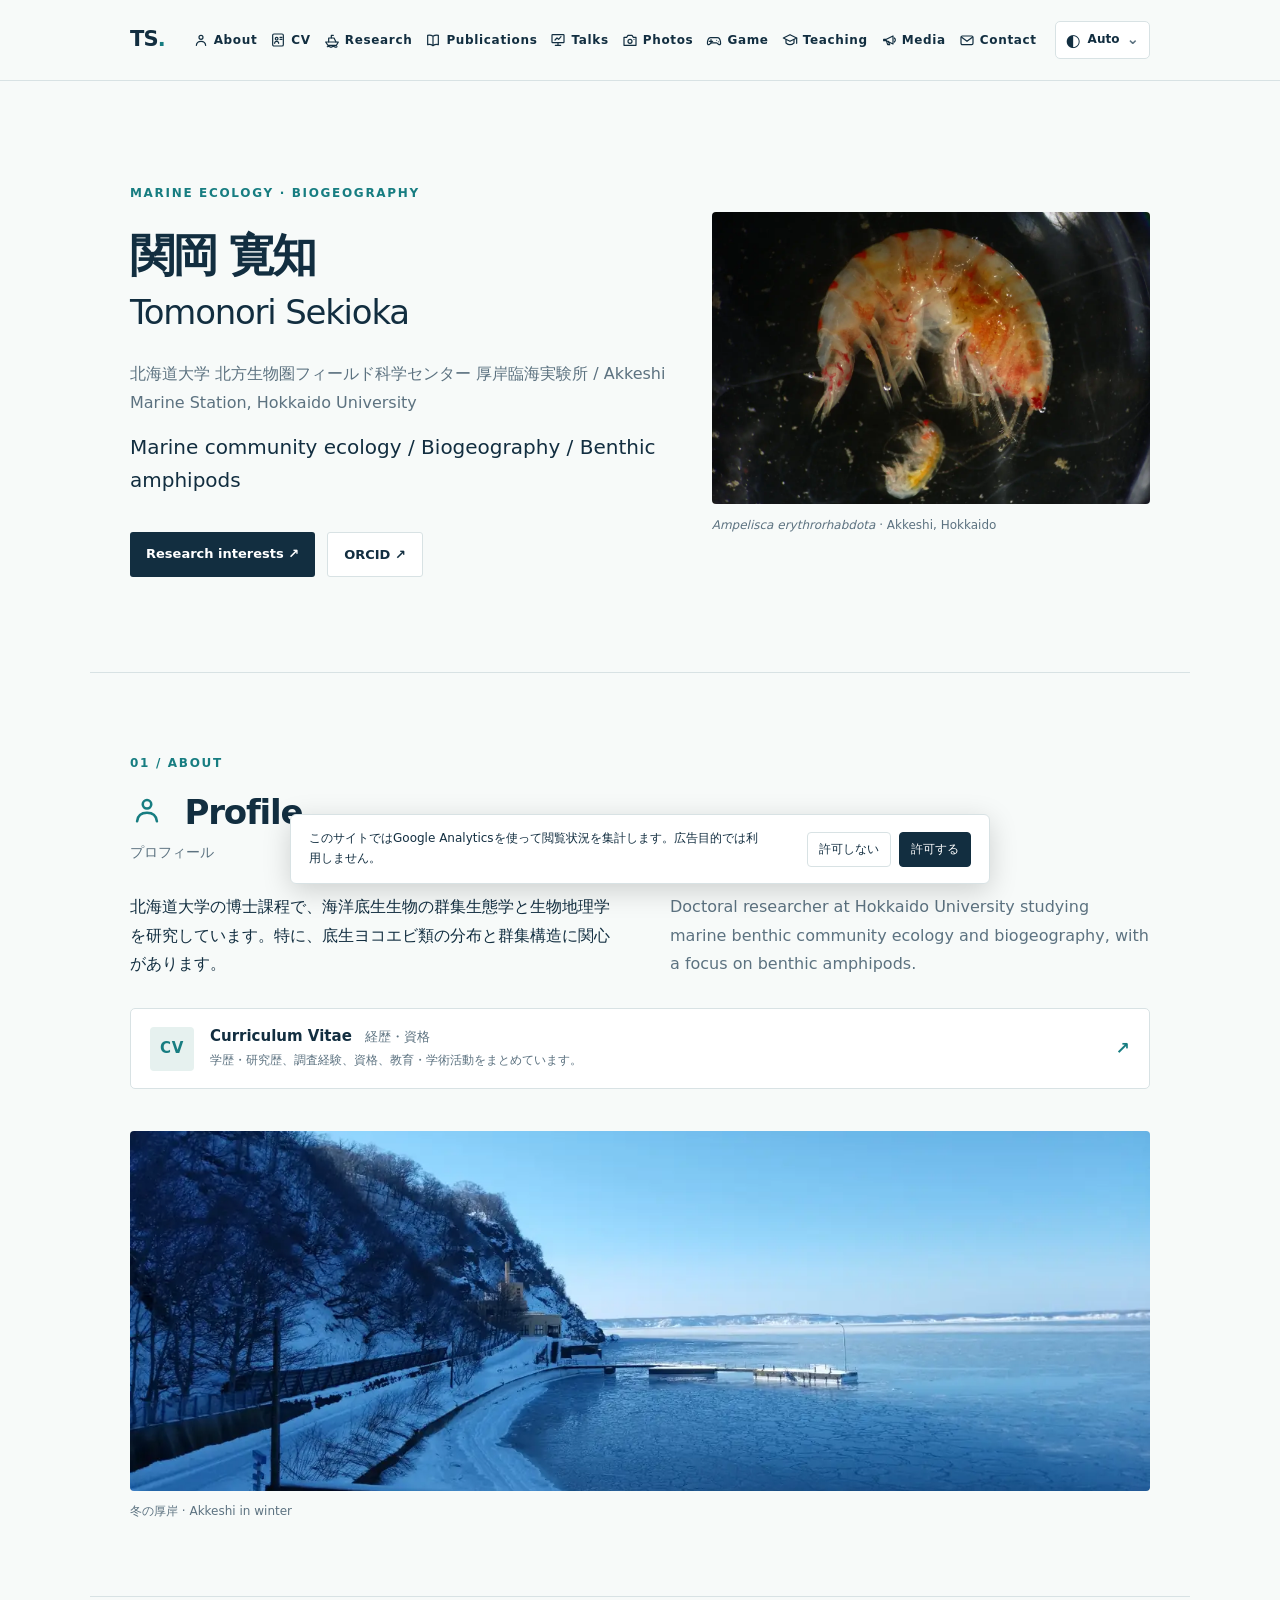
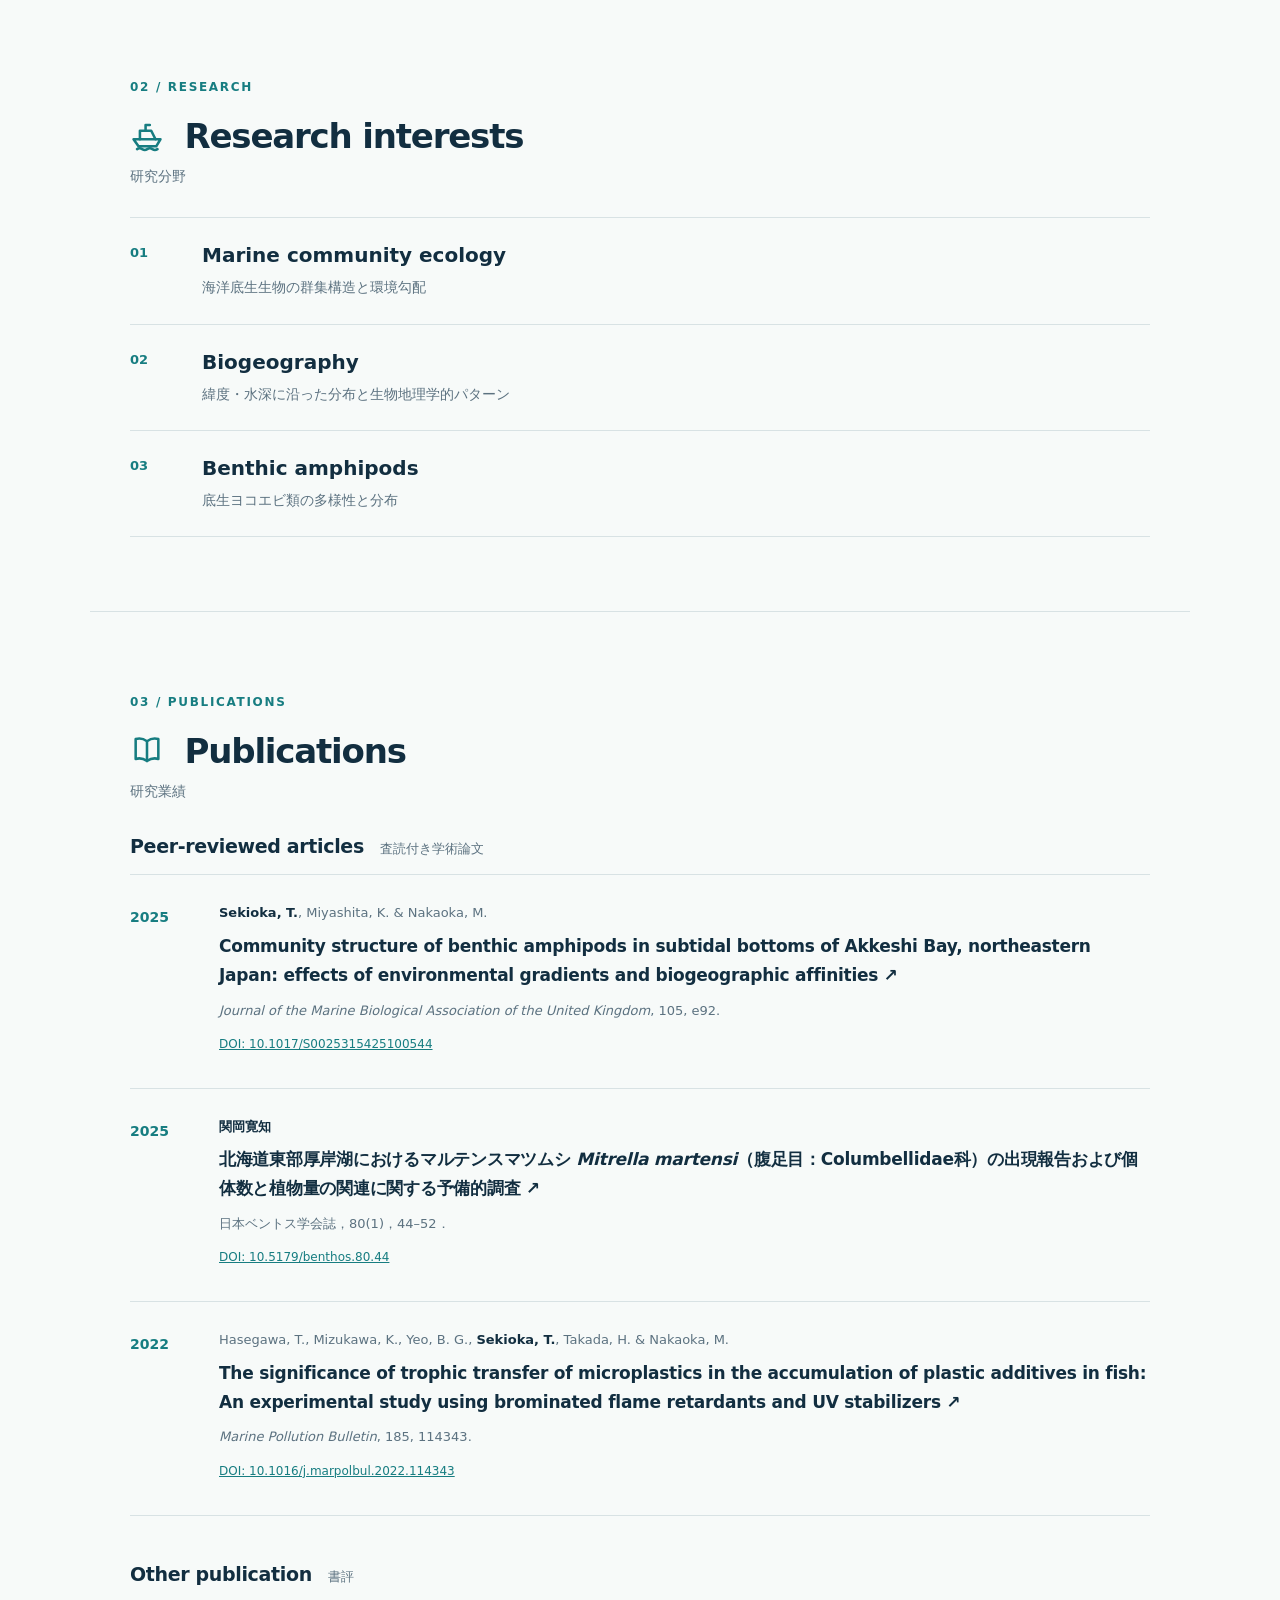
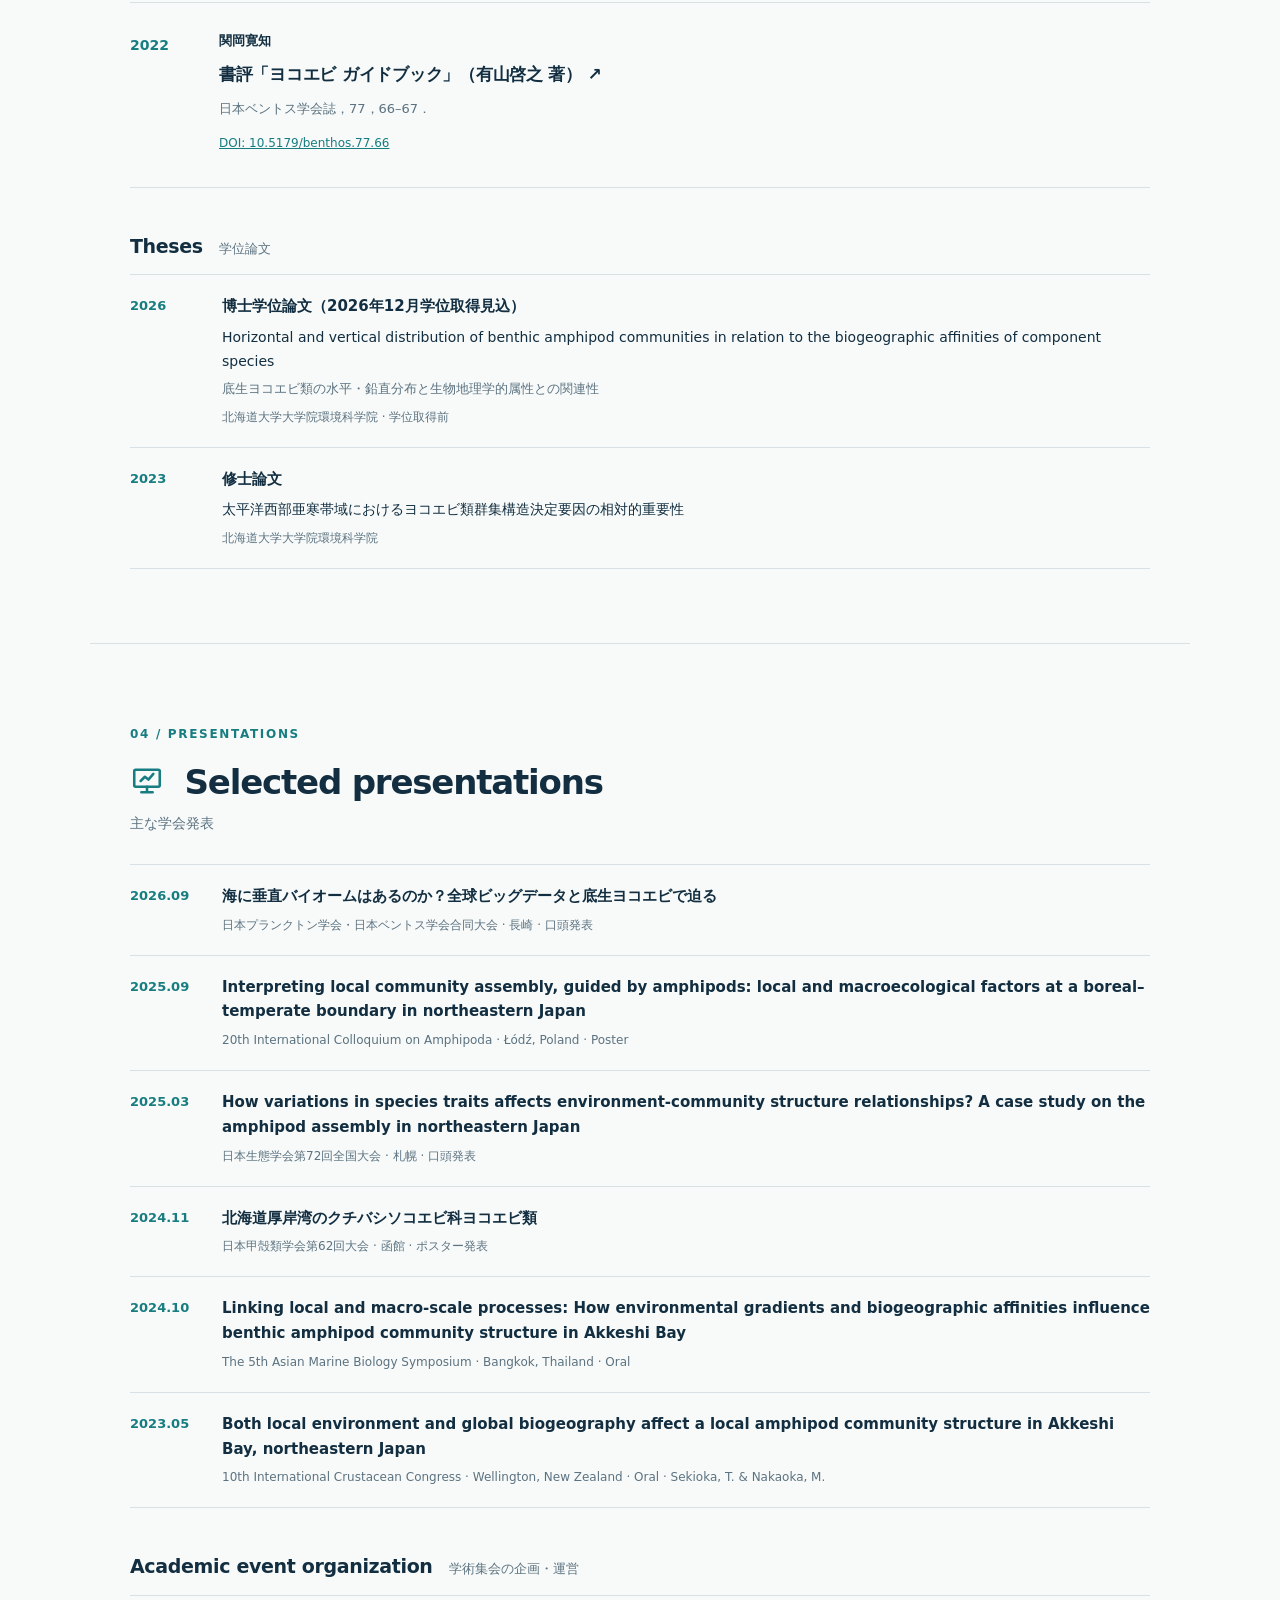
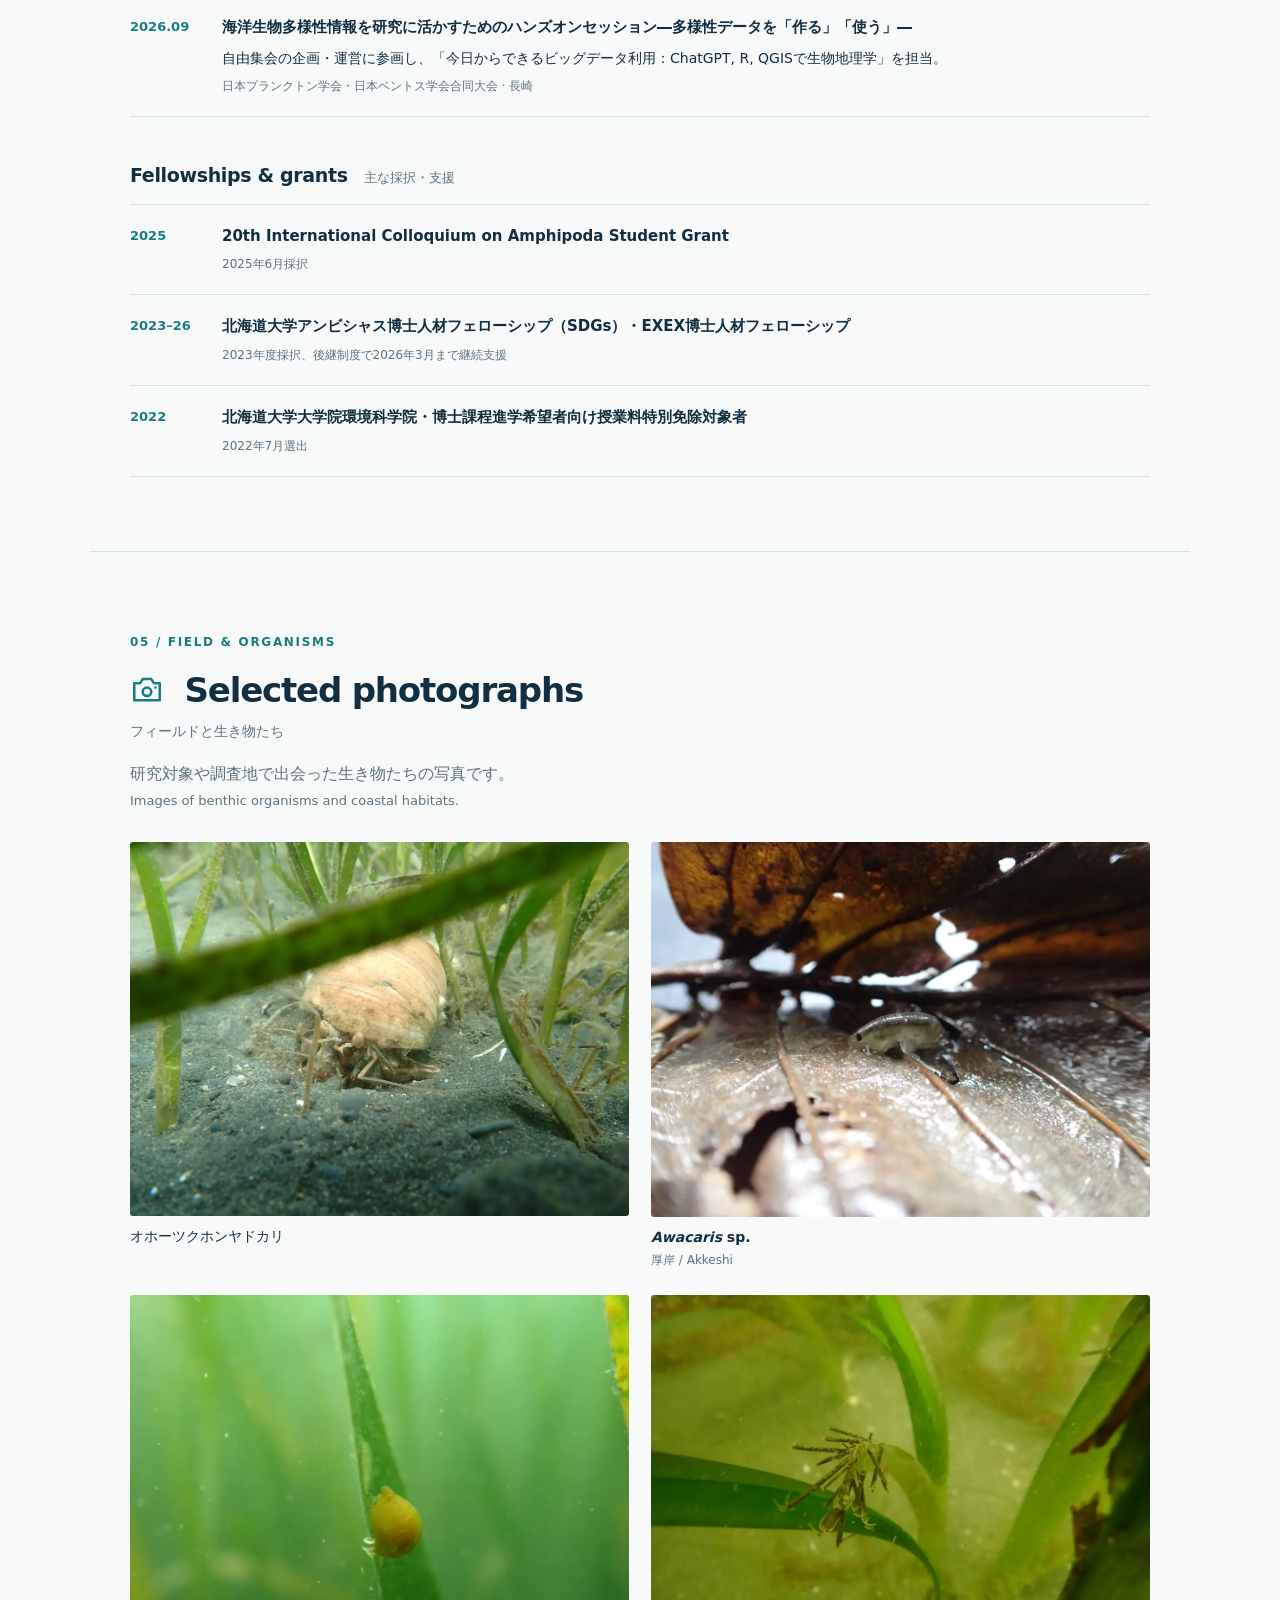
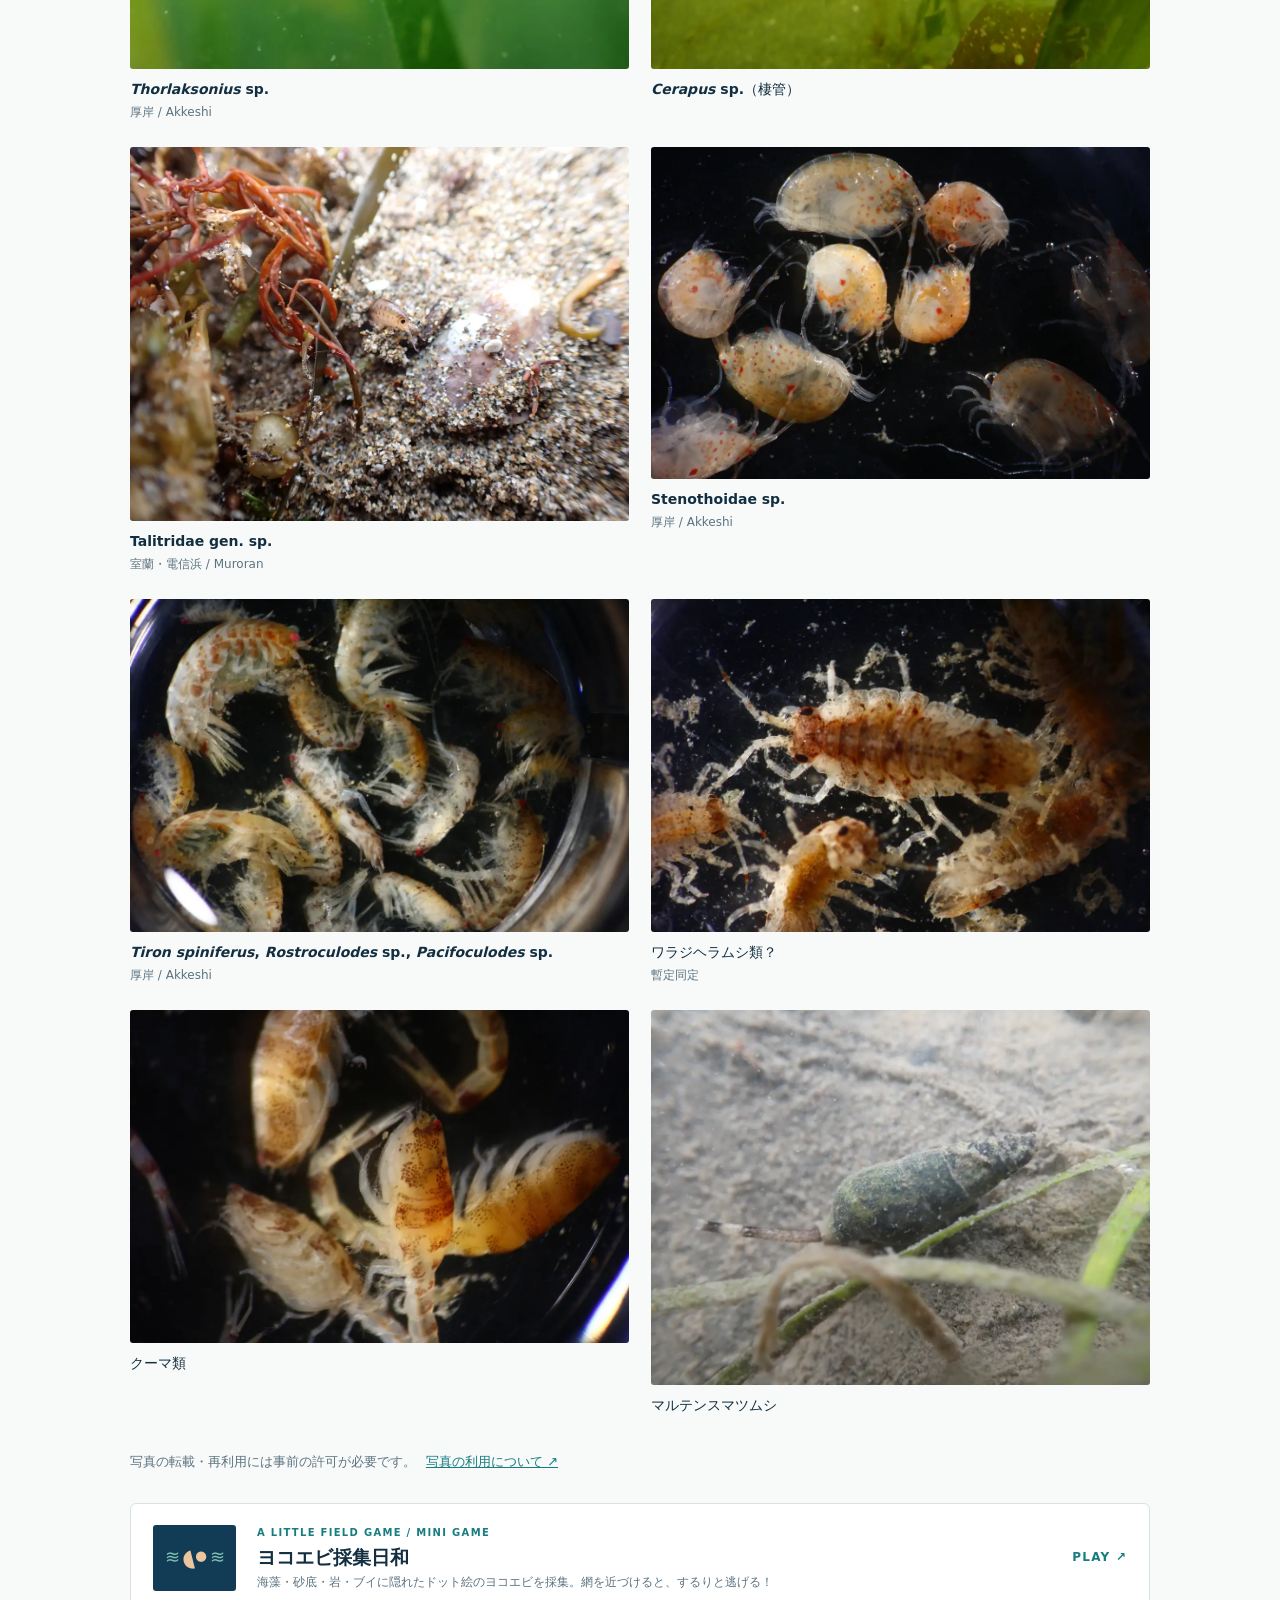
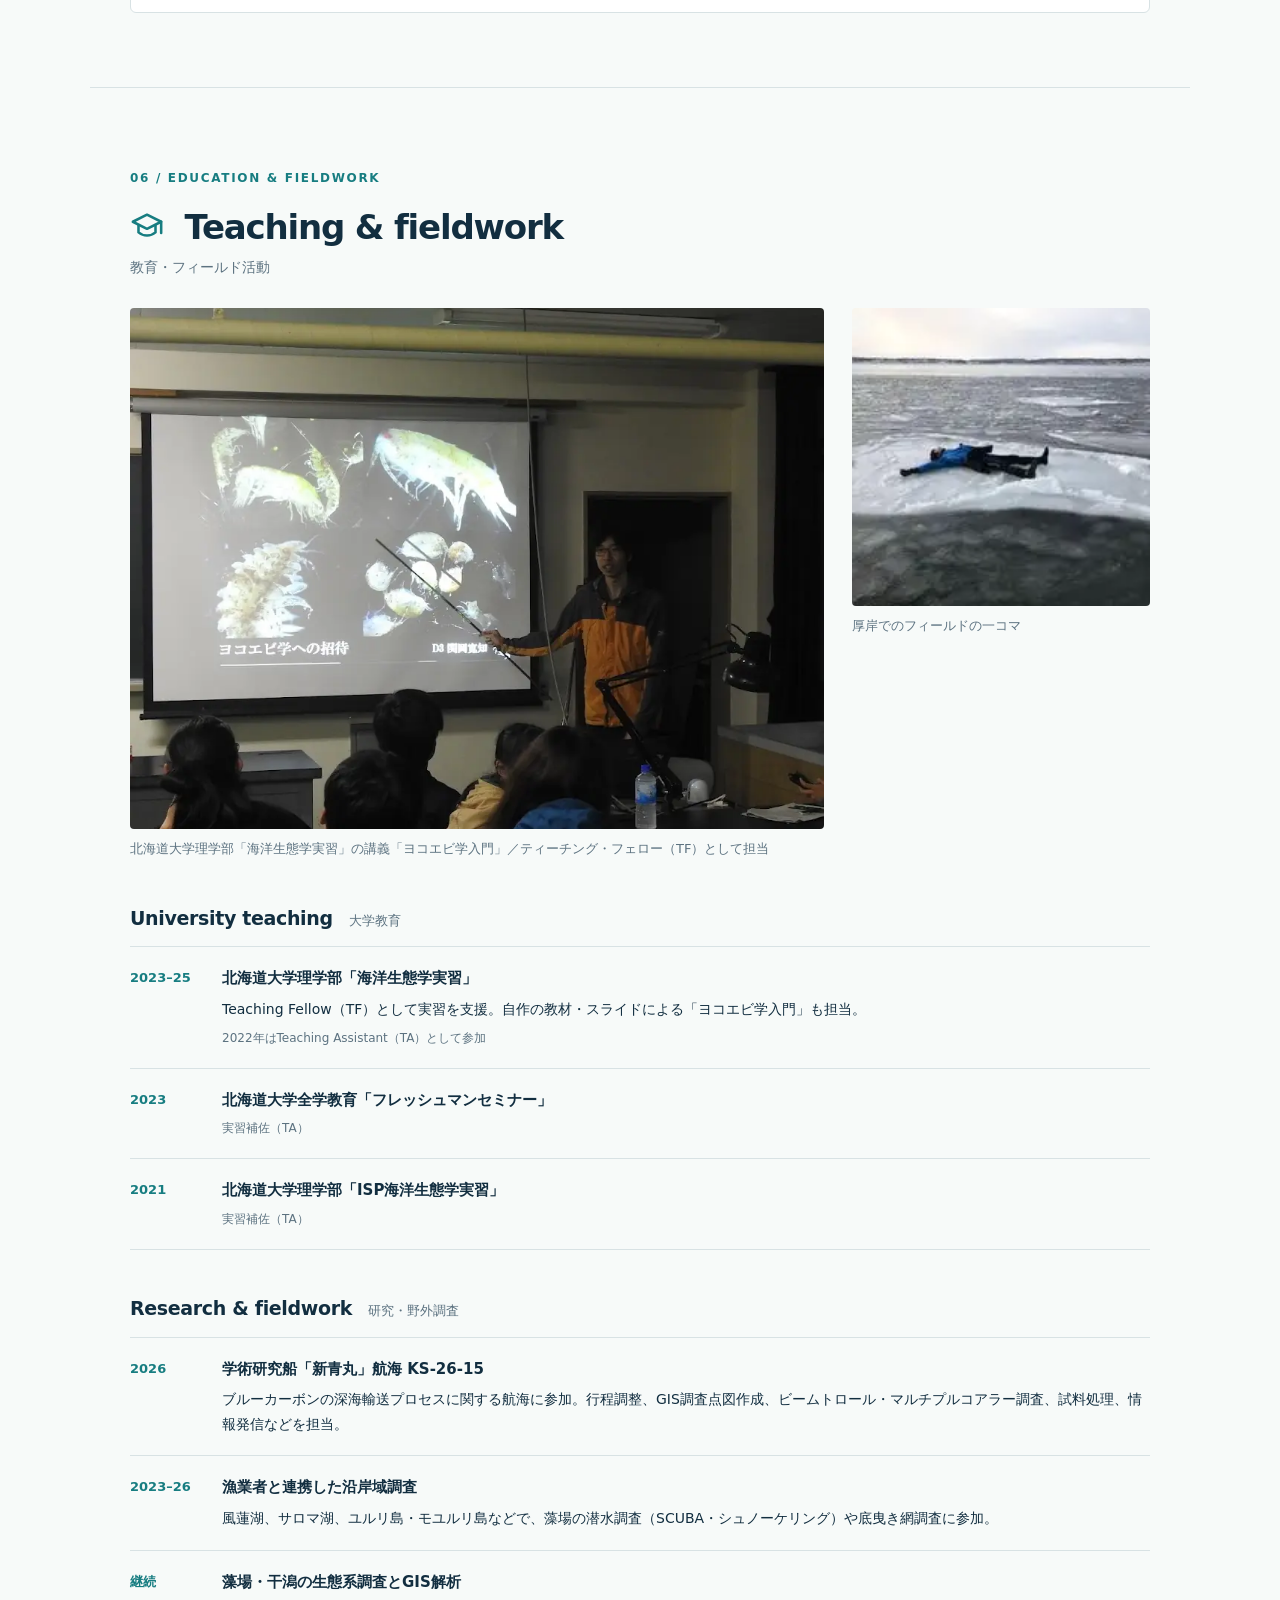
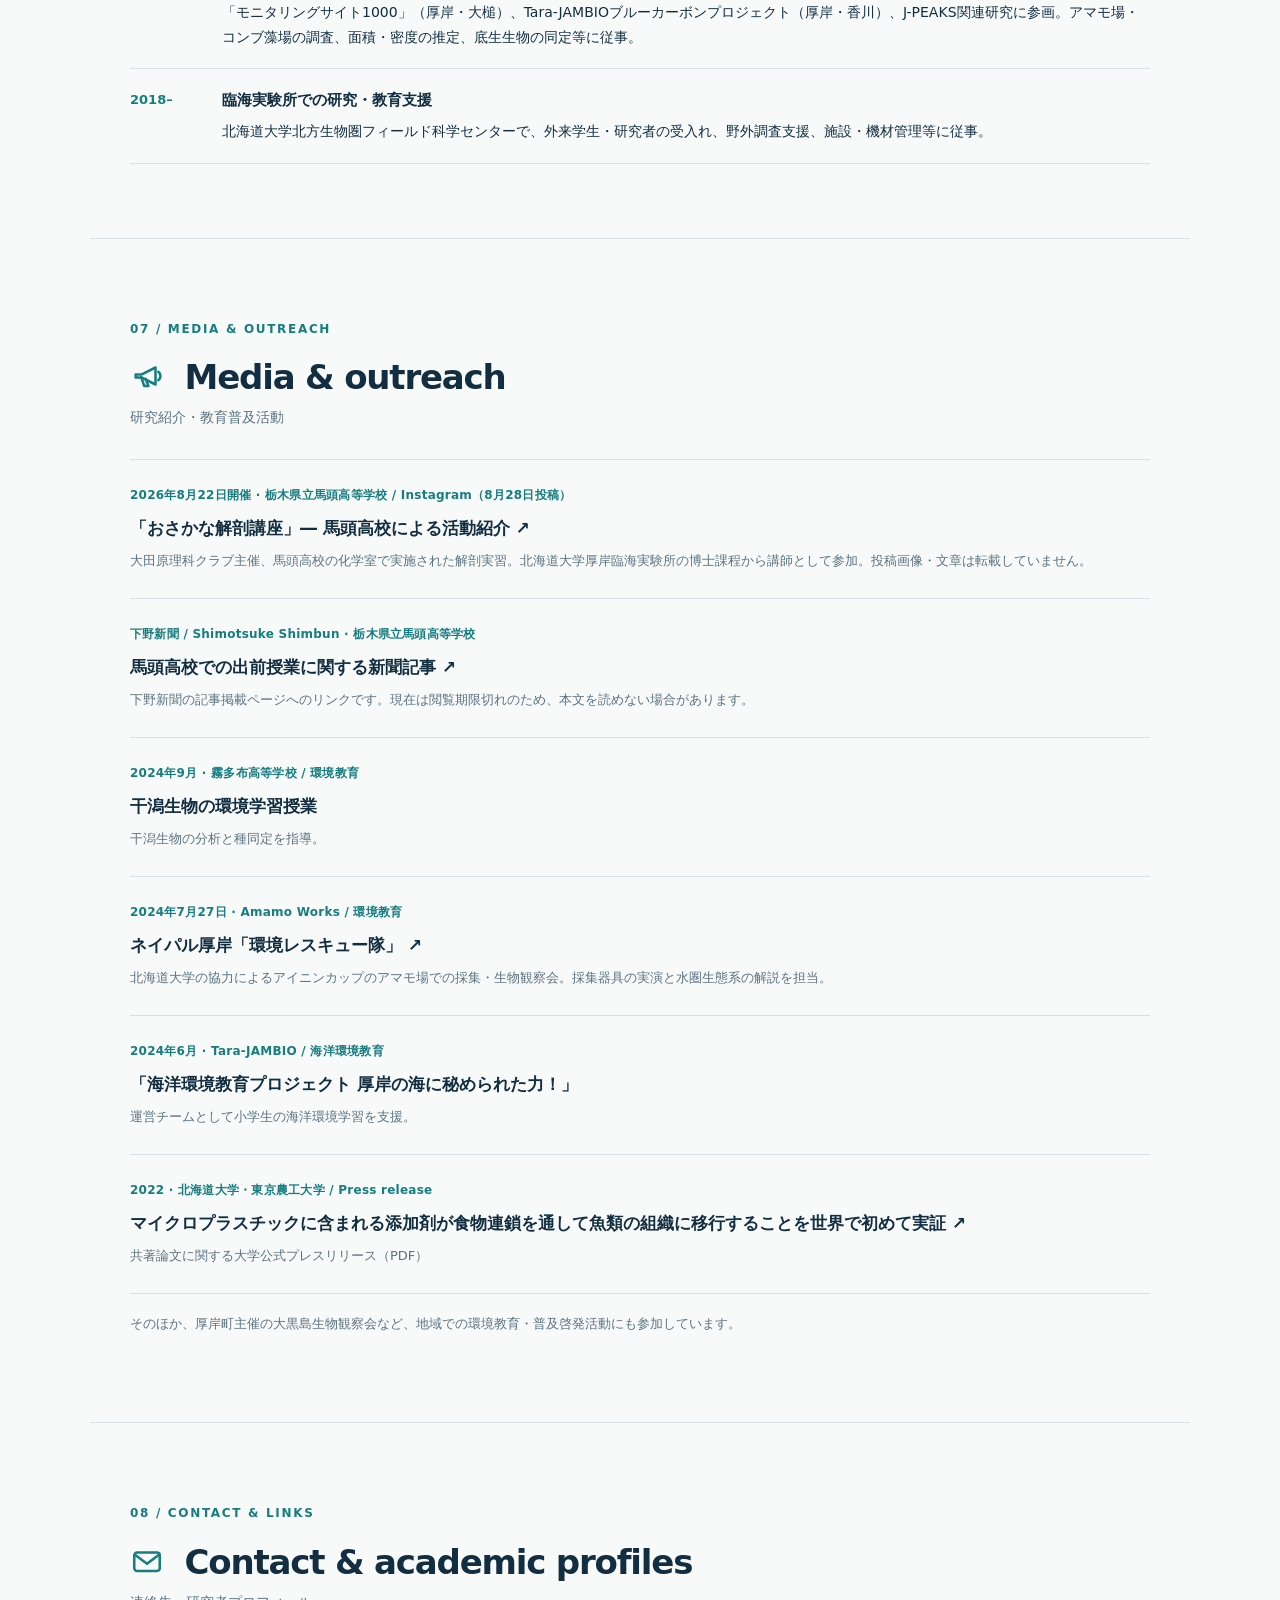
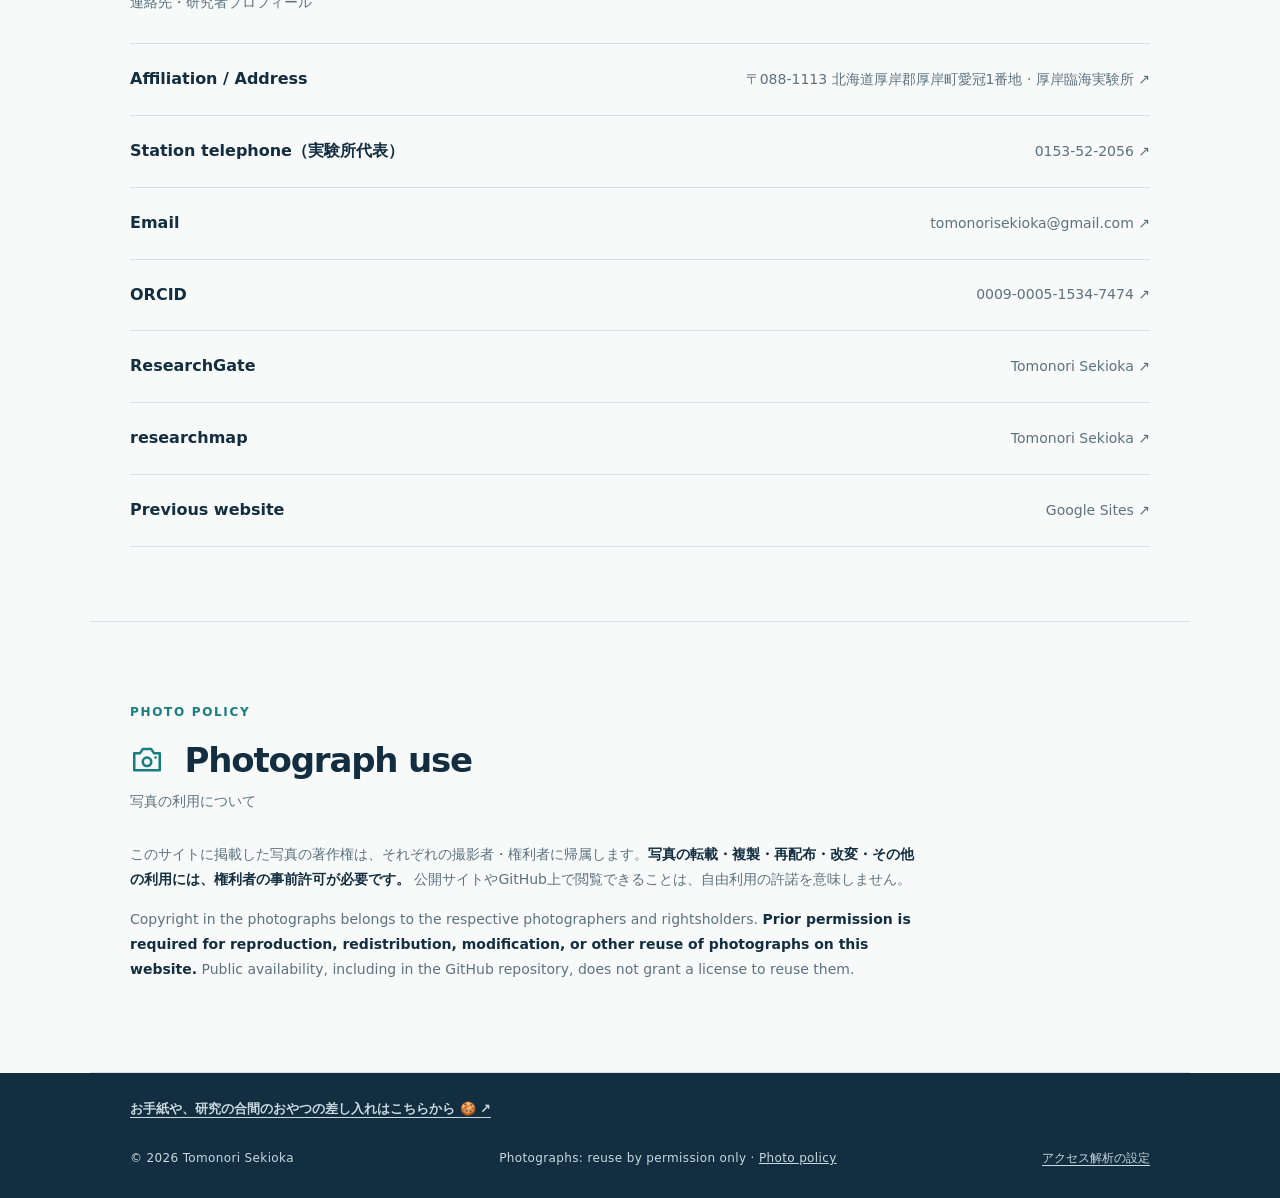
==== commit 7e9ceef5: "Add researchmap researcher profile to site links and structured data" ====
--- a/index.html
+++ b/index.html
@@ -38,6 +38,7 @@
     "sameAs": [
       "https://orcid.org/0009-0005-1534-7474",
       "https://www.researchgate.net/profile/Tomonori-Sekioka",
+      "https://researchmap.jp/tomonorisekioka",
       "https://sites.google.com/view/tomonori-sekioka/home"
     ]
   }
@@ -265,6 +266,7 @@
         <a href="mailto:tomonorisekioka@gmail.com"><span>Email</span><span>tomonorisekioka@gmail.com ↗</span></a>
         <a href="https://orcid.org/0009-0005-1534-7474" target="_blank" rel="noopener noreferrer"><span>ORCID</span><span>0009-0005-1534-7474 ↗</span></a>
         <a href="https://www.researchgate.net/profile/Tomonori-Sekioka" target="_blank" rel="noopener noreferrer"><span>ResearchGate</span><span>Tomonori Sekioka ↗</span></a>
+        <a href="https://researchmap.jp/tomonorisekioka" target="_blank" rel="noopener noreferrer"><span>researchmap</span><span>Tomonori Sekioka ↗</span></a>
         <a href="https://sites.google.com/view/tomonori-sekioka/home" target="_blank" rel="noopener noreferrer"><span>Previous website</span><span>Google Sites ↗</span></a>
       </div>
     </section>
